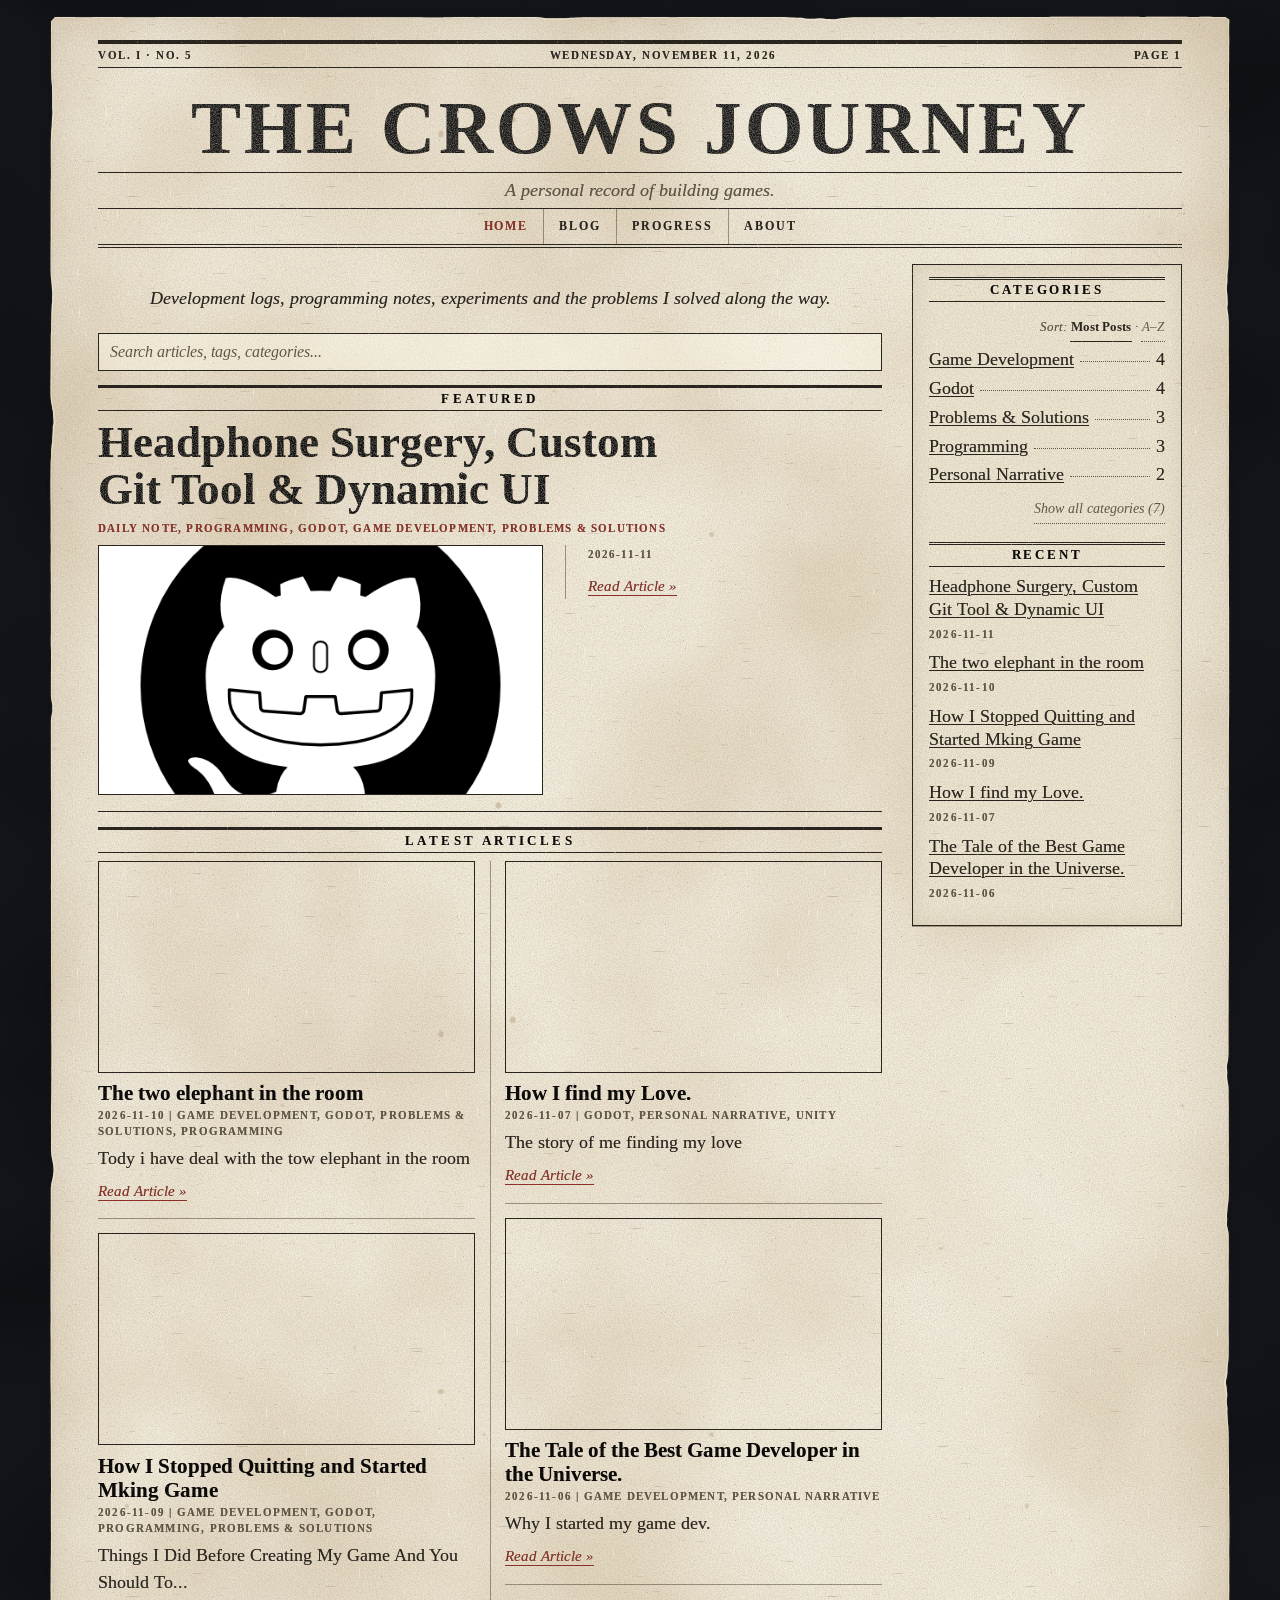
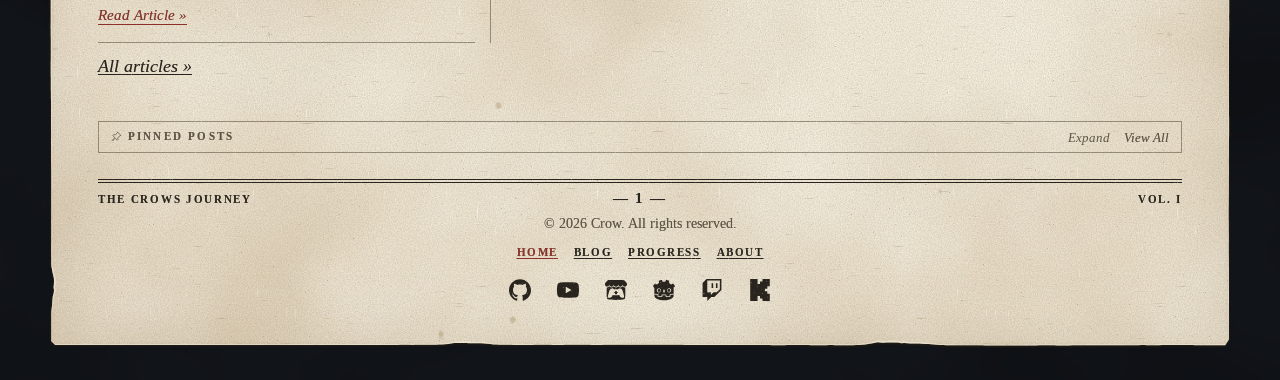
==== index.html @ 0ccc0289 "Publish website: 3 new, 12 updated, 0 removed Published from the Writing Desk editor on 2026-11-11T1" ====
<!doctype html><html lang="en"><head><meta charset="utf-8"><meta name="viewport" content="width=device-width,initial-scale=1"><title>The Crows Journey</title><meta name="description" content="Development logs, programming notes and experiments from building games."><link rel="icon" href="data:image/svg+xml,%3Csvg%20xmlns%3D%22http%3A%2F%2Fwww.w3.org%2F2000%2Fsvg%22%20viewBox%3D%220%200%2032%2032%22%3E%3Crect%20width%3D%2232%22%20height%3D%2232%22%20fill%3D%22%23F6F0E0%22%2F%3E%3Cpath%20d%3D%22M5%205h22v22H5z%22%20fill%3D%22none%22%20stroke%3D%22%2329251E%22%20stroke-width%3D%222%22%2F%3E%3Cpath%20d%3D%22M9%2010h14M9%2015h14M9%2020h9%22%20stroke%3D%22%2329251E%22%20stroke-width%3D%222%22%2F%3E%3C%2Fsvg%3E"><link rel="preload" href="/fonts/LiberationSerif-Regular.woff" as="font" type="font/woff" crossorigin><link rel="preload" href="/fonts/LiberationSerif-Bold.woff" as="font" type="font/woff" crossorigin><link rel="stylesheet" href="/style.css?v=6475917e"><link rel="stylesheet" href="/lightbox.css?v=a3bf4f7c"><link rel="stylesheet" href="/pinned.css?v=783418df"></head><body class="site"><a class="skip" href="#main">Skip to the content</a><svg class="defs" width="0" height="0" aria-hidden="true" focusable="false"><defs><filter id="ink" x="-1%" y="-5%" width="102%" height="110%"><feTurbulence type="fractalNoise" baseFrequency=".04 .06" numOctaves="2" seed="3" result="w"/><feDisplacementMap in="SourceGraphic" in2="w" scale="1.7" result="d"/><feTurbulence type="fractalNoise" baseFrequency=".9" numOctaves="2" seed="8" result="g"/><feColorMatrix in="g" type="matrix" values="0 0 0 0 0  0 0 0 0 0  0 0 0 0 0  -.9 0 0 0 1.32" result="a"/><feComposite in="d" in2="a" operator="in"/></filter></defs></svg><div class="sheet"><div class="paper"><header class="mast"><p class="strip"><span>Vol. I &middot; No. 5</span><span>Wednesday, November 11, 2026</span><span>Page 1</span></p><h1 class="nameplate">The Crows Journey</h1><p class="sub">A personal record of building games.</p><nav aria-label="Main"><a href="/" aria-current="page">Home</a><a href="/blog/">Blog</a><a href="/progress/">Progress</a><a href="/about/">About</a></nav></header><div class="wrap"><main id="main"><section class="sec body"><p class="intro">Development logs, programming notes, experiments and the problems I solved along the way.</p></section><div class="search" role="search"><input id="q" type="search" placeholder="Search articles, tags, categories..." aria-label="Search articles" autocomplete="off"><button id="x" type="button" hidden>Clear</button></div><div id="results" aria-live="polite"></div><section class="listsec"><h2>Featured</h2><article class="lead" data-cats="[&quot;Daily Note&quot;,&quot;Programming&quot;,&quot;Godot&quot;,&quot;Game Development&quot;,&quot;Problems &amp; Solutions&quot;]"><h3><a href="/blog/post-2/">Headphone Surgery, Custom Git Tool &amp;  Dynamic UI</a></h3><p class="meta kicker">Daily Note, Programming, Godot, Game Development, Problems &amp; Solutions</p><div class="leadbody"><a class="leadpic" href="/blog/post-2/" aria-hidden="true" tabindex="-1"><span class="ph"><img class="" src="/images/blog/post-2/cover-2ff6fc71.png" alt="" loading="lazy" decoding="async" width="512" height="512"></span></a><div><p class="meta"><time datetime="2026-11-11">2026-11-11</time></p><p class="deck"></p><a class="more" href="/blog/post-2/" aria-label="Read the article: Headphone Surgery, Custom Git Tool &amp;  Dynamic UI">Read Article &raquo;</a></div></div></article></section><section class="listsec"><h2>Latest Articles</h2><div class="entries"><article class="entry" data-cats="[&quot;Game Development&quot;,&quot;Godot&quot;,&quot;Problems &amp; Solutions&quot;,&quot;Programming&quot;]"><a class="th" href="/blog/post/" aria-hidden="true" tabindex="-1"><span class="ph"><img class="" src="/images/blog/post/cover-1687a85a.png" alt="" loading="lazy" decoding="async" width="1920" height="1080"></span></a><div><h3><a href="/blog/post/">The two elephant in the room</a></h3><p class="meta"><time datetime="2026-11-10">2026-11-10</time> | Game Development, Godot, Problems &amp; Solutions, Programming</p><p>Tody i have deal with the tow elephant in the room</p><a class="more" href="/blog/post/" aria-label="Read the article: The two elephant in the room">Read Article &raquo;</a></div></article><article class="entry" data-cats="[&quot;Game Development&quot;,&quot;Godot&quot;,&quot;Programming&quot;,&quot;Problems &amp; Solutions&quot;]"><a class="th" href="/blog/set-up-before-making-game/" aria-hidden="true" tabindex="-1"><span class="ph"><img class="" src="/images/blog/set-up-before-making-game/cover-56f077be.png" alt="" loading="lazy" decoding="async" width="1700" height="1700"></span></a><div><h3><a href="/blog/set-up-before-making-game/">How I Stopped Quitting and Started Mking Game</a></h3><p class="meta"><time datetime="2026-11-09">2026-11-09</time> | Game Development, Godot, Programming, Problems &amp; Solutions</p><p>Things I Did Before Creating My Game And You Should To...</p><a class="more" href="/blog/set-up-before-making-game/" aria-label="Read the article: How I Stopped Quitting and Started Mking Game">Read Article &raquo;</a></div></article><article class="entry" data-cats="[&quot;Godot&quot;,&quot;Personal Narrative&quot;,&quot;Unity&quot;]"><a class="th" href="/blog/godot-setup/" aria-hidden="true" tabindex="-1"><span class="ph"><img class="px" src="/images/blog/godot-setup/cover-469770b1.webp" alt="" loading="lazy" decoding="async" width="4800" height="3200"></span></a><div><h3><a href="/blog/godot-setup/">How I find my Love.</a></h3><p class="meta"><time datetime="2026-11-07">2026-11-07</time> | Godot, Personal Narrative, Unity</p><p>The story of me finding my love</p><a class="more" href="/blog/godot-setup/" aria-label="Read the article: How I find my Love.">Read Article &raquo;</a></div></article><article class="entry" data-cats="[&quot;Game Development&quot;,&quot;Personal Narrative&quot;]"><a class="th" href="/blog/starting-game-development/" aria-hidden="true" tabindex="-1"><span class="ph"><img class="px" src="/images/blog/starting-game-development/cover.png" alt="" loading="lazy" decoding="async" width="960" height="540"></span></a><div><h3><a href="/blog/starting-game-development/">The Tale of the Best Game Developer in the Universe.</a></h3><p class="meta"><time datetime="2026-11-06">2026-11-06</time> | Game Development, Personal Narrative</p><p>Why I started my game dev.</p><a class="more" href="/blog/starting-game-development/" aria-label="Read the article: The Tale of the Best Game Developer in the Universe.">Read Article &raquo;</a></div></article></div><p class="allmore"><a href="/blog/">All articles &raquo;</a></p></section></main><aside aria-label="Sidebar"><section><h2 class="ah">Categories</h2><p class="sortby" data-sort-for="fold-cats" role="group" aria-label="Sort categories" hidden>Sort: <button type="button" data-sort="count" aria-pressed="true">Most Posts</button><span aria-hidden="true"> &middot; </span><button type="button" data-sort="az" aria-pressed="false">A&ndash;Z</button></p><ul class="index" id="fold-cats"><li><a data-cat="Game Development" href="/blog/#Game%20Development">Game Development</a><span class="dots" aria-hidden="true"></span><span class="n">4</span></li><li><a data-cat="Godot" href="/blog/#Godot">Godot</a><span class="dots" aria-hidden="true"></span><span class="n">4</span></li><li><a data-cat="Problems &amp; Solutions" href="/blog/#Problems%20%26%20Solutions">Problems &amp; Solutions</a><span class="dots" aria-hidden="true"></span><span class="n">3</span></li><li><a data-cat="Programming" href="/blog/#Programming">Programming</a><span class="dots" aria-hidden="true"></span><span class="n">3</span></li><li><a data-cat="Personal Narrative" href="/blog/#Personal%20Narrative">Personal Narrative</a><span class="dots" aria-hidden="true"></span><span class="n">2</span></li><li class="x"><a data-cat="Daily Note" href="/blog/#Daily%20Note">Daily Note</a><span class="dots" aria-hidden="true"></span><span class="n">1</span></li><li class="x"><a data-cat="Unity" href="/blog/#Unity">Unity</a><span class="dots" aria-hidden="true"></span><span class="n">1</span></li></ul><button type="button" class="fold" data-fold-for="fold-cats" aria-controls="fold-cats" aria-expanded="false" data-more="Show all categories (7)" data-less="Show less" hidden>Show all categories (7)</button></section><section><h2 class="ah">Recent</h2><ul id="fold-recent"><li><a href="/blog/post-2/">Headphone Surgery, Custom Git Tool &amp;  Dynamic UI</a><br><time class="meta" datetime="2026-11-11">2026-11-11</time></li><li><a href="/blog/post/">The two elephant in the room</a><br><time class="meta" datetime="2026-11-10">2026-11-10</time></li><li><a href="/blog/set-up-before-making-game/">How I Stopped Quitting and Started Mking Game</a><br><time class="meta" datetime="2026-11-09">2026-11-09</time></li><li><a href="/blog/godot-setup/">How I find my Love.</a><br><time class="meta" datetime="2026-11-07">2026-11-07</time></li><li><a href="/blog/starting-game-development/">The Tale of the Best Game Developer in the Universe.</a><br><time class="meta" datetime="2026-11-06">2026-11-06</time></li></ul></section><script>(function(){document.querySelectorAll('button.fold').forEach(function(b){var l=document.getElementById(b.dataset.foldFor);if(!l)return;l.setAttribute('data-fold','closed');b.hidden=false;b.addEventListener('click',function(){var o=l.getAttribute('data-fold')==='closed';l.setAttribute('data-fold',o?'open':'closed');b.setAttribute('aria-expanded',o);b.textContent=o?b.dataset.less:b.dataset.more;});});document.querySelectorAll('.sortby').forEach(function(bar){var l=document.getElementById(bar.dataset.sortFor);if(!l)return;var orig=Array.prototype.slice.call(l.children).map(function(li,i){return{li:li,i:i,name:li.querySelector('a').textContent,n:parseInt(li.querySelector('.n').textContent,10)||0};}),btns=bar.querySelectorAll('button');bar.hidden=false;function apply(mode){orig.slice().sort(mode==='az'?function(a,b){return a.name.localeCompare(b.name,'en')||a.i-b.i;}:function(a,b){return b.n-a.n||a.name.localeCompare(b.name,'en')||a.i-b.i;}).forEach(function(o,k){o.li.classList.toggle('x',k>=5);l.appendChild(o.li);});btns.forEach(function(x){x.setAttribute('aria-pressed',x.dataset.sort===mode);});}btns.forEach(function(x){x.addEventListener('click',function(){apply(x.dataset.sort);});});});})();</script></aside><section class="listsec pinned" aria-labelledby="pinned-h-home"><div class="pin-hd"><h2 class="pin-h" id="pinned-h-home"><svg class="pin-ic" viewBox="0 0 16 16" width="11" height="11" aria-hidden="true" focusable="false"><path d="M9.6 1.6l4.8 4.8-1.9.8-2.5 2.5.2 2.5-1.2 1.2-2.8-2.8-4 4-.7-.7 4-4L2.7 6.5l1.2-1.2 2.5.2 2.5-2.5z"/></svg><span>Pinned Posts</span></h2><p class="pin-ctl"><button type="button" class="pin-tg" aria-controls="pinned-l-home" aria-expanded="false" aria-label="Show 2 pinned posts" data-more="Expand" data-less="Collapse" data-label-more="Show 2 pinned posts" data-label-less="Hide 2 pinned posts" hidden>Expand</button><a class="pin-all" href="/pinned/" aria-label="View all pinned posts">View All</a></p></div><ul class="pin-list" id="pinned-l-home" hidden><li class="pin-item"><a class="pin-th" href="/blog/godot-setup/" aria-hidden="true" tabindex="-1"><span class="ph"><img class="px" src="/images/blog/godot-setup/cover-469770b1.webp" alt="" loading="lazy" decoding="async" width="4800" height="3200"></span></a><div class="pin-tx"><a class="pin-t" href="/blog/godot-setup/">How I find my Love.</a><time class="meta" datetime="2026-11-07">2026-11-07</time></div></li><li class="pin-item"><a class="pin-th" href="/blog/set-up-before-making-game/" aria-hidden="true" tabindex="-1"><span class="ph"><img class="" src="/images/blog/set-up-before-making-game/cover-56f077be.png" alt="" loading="lazy" decoding="async" width="1700" height="1700"></span></a><div class="pin-tx"><a class="pin-t" href="/blog/set-up-before-making-game/">How I Stopped Quitting and Started Mking Game</a><time class="meta" datetime="2026-11-09">2026-11-09</time></div></li></ul></section><script data-pin-fold>(function(){document.querySelectorAll('section.pinned').forEach(function(s){var b=s.querySelector('button.pin-tg'),l=b&&document.getElementById(b.getAttribute('aria-controls'));if(!l)return;b.hidden=false;b.addEventListener('click',function(){var o=l.hidden;l.hidden=!o;s.classList.toggle('open',o);b.setAttribute('aria-expanded',o?'true':'false');b.textContent=o?b.dataset.less:b.dataset.more;b.setAttribute('aria-label',o?b.dataset.labelLess:b.dataset.labelMore);});});})();</script></div><footer><p class="folio"><span>The Crows Journey</span><span class="pg">&mdash; 1 &mdash;</span><span>Vol. I</span></p><p>© 2026 Crow. All rights reserved.</p><nav class="fnav" aria-label="Footer"><a href="/" aria-current="page">Home</a><a href="/blog/">Blog</a><a href="/progress/">Progress</a><a href="/about/">About</a></nav><ul class="social" aria-label="Social links"><li><a href="https://github.com/iamtwicrow" target="_blank" rel="noopener noreferrer" aria-label="Github (opens in a new tab)" title="Github"><svg class="ico" viewBox="0 0 24 24" aria-hidden="true" focusable="false"><path d="M12 .297c-6.63 0-12 5.373-12 12 0 5.303 3.438 9.8 8.205 11.385.6.113.82-.258.82-.577 0-.285-.01-1.04-.015-2.04-3.338.724-4.042-1.61-4.042-1.61C4.422 18.07 3.633 17.7 3.633 17.7c-1.087-.744.084-.729.084-.729 1.205.084 1.838 1.236 1.838 1.236 1.07 1.835 2.809 1.305 3.495.998.108-.776.417-1.305.76-1.605-2.665-.3-5.466-1.332-5.466-5.93 0-1.31.465-2.38 1.235-3.22-.135-.303-.54-1.523.105-3.176 0 0 1.005-.322 3.3 1.23.96-.267 1.98-.399 3-.405 1.02.006 2.04.138 3 .405 2.28-1.552 3.285-1.23 3.285-1.23.645 1.653.24 2.873.12 3.176.765.84 1.23 1.91 1.23 3.22 0 4.61-2.805 5.625-5.475 5.92.42.36.81 1.096.81 2.22 0 1.606-.015 2.896-.015 3.286 0 .315.21.69.825.57C20.565 22.092 24 17.592 24 12.297c0-6.627-5.373-12-12-12"/></svg></a></li><li><a href="https://www.youtube.com/@twicrow" target="_blank" rel="noopener noreferrer" aria-label="Youtube (opens in a new tab)" title="Youtube"><svg class="ico" viewBox="0 0 24 24" aria-hidden="true" focusable="false"><path d="M23.498 6.186a3.016 3.016 0 0 0-2.122-2.136C19.505 3.545 12 3.545 12 3.545s-7.505 0-9.377.505A3.017 3.017 0 0 0 .502 6.186C0 8.07 0 12 0 12s0 3.93.502 5.814a3.016 3.016 0 0 0 2.122 2.136c1.871.505 9.376.505 9.376.505s7.505 0 9.377-.505a3.015 3.015 0 0 0 2.122-2.136C24 15.93 24 12 24 12s0-3.93-.502-5.814zM9.545 15.568V8.432L15.818 12l-6.273 3.568z"/></svg></a></li><li><a href="https://twicrow.itch.io/" target="_blank" rel="noopener noreferrer" aria-label="Itch (opens in a new tab)" title="Itch"><svg class="ico" viewBox="0 0 24 24" aria-hidden="true" focusable="false"><path d="M3.13 1.338C2.08 1.96.02 4.328 0 4.95v1.03c0 1.303 1.22 2.45 2.325 2.45 1.33 0 2.436-1.102 2.436-2.41 0 1.308 1.07 2.41 2.4 2.41 1.328 0 2.362-1.102 2.362-2.41 0 1.308 1.137 2.41 2.466 2.41h.024c1.33 0 2.466-1.102 2.466-2.41 0 1.308 1.034 2.41 2.363 2.41 1.33 0 2.4-1.102 2.4-2.41 0 1.308 1.106 2.41 2.435 2.41C22.78 8.43 24 7.282 24 5.98V4.95c-.02-.62-2.082-2.99-3.13-3.612-3.253-.114-5.508-.134-8.87-.133-3.362 0-7.945.053-8.87.133zm6.376 6.477a2.74 2.74 0 0 1-.468.602c-.5.49-1.19.795-1.947.795a2.786 2.786 0 0 1-1.95-.795c-.182-.178-.32-.37-.446-.59-.127.222-.303.412-.486.59a2.788 2.788 0 0 1-1.95.795c-.092 0-.187-.025-.264-.052-.107 1.113-.152 2.176-.168 2.95v.005l-.006 1.167c.02 2.334-.23 7.564 1.03 8.85 1.952.454 5.545.662 9.15.663 3.605 0 7.198-.21 9.15-.664 1.26-1.284 1.01-6.514 1.03-8.848l-.006-1.167v-.004c-.016-.775-.06-1.838-.168-2.95-.077.026-.172.052-.263.052a2.788 2.788 0 0 1-1.95-.795c-.184-.178-.36-.368-.486-.59-.127.22-.265.412-.447.59a2.786 2.786 0 0 1-1.95.794c-.76 0-1.446-.303-1.948-.793a2.74 2.74 0 0 1-.468-.602 2.738 2.738 0 0 1-.463.602 2.787 2.787 0 0 1-1.95.794h-.16a2.787 2.787 0 0 1-1.95-.793 2.738 2.738 0 0 1-.464-.602zm-2.004 2.59v.002c.795.002 1.5 0 2.373.953.687-.072 1.406-.108 2.125-.107.72 0 1.438.035 2.125.107.873-.953 1.578-.95 2.372-.953.376 0 1.876 0 2.92 2.934l1.123 4.028c.832 2.995-.266 3.068-1.636 3.07-2.03-.075-3.156-1.55-3.156-3.025-1.124.184-2.436.276-3.748.277-1.312 0-2.624-.093-3.748-.277 0 1.475-1.125 2.95-3.156 3.026-1.37-.004-2.468-.077-1.636-3.072l1.122-4.027c1.045-2.934 2.545-2.934 2.92-2.934zM12 12.714c-.002.002-2.14 1.964-2.523 2.662l1.4-.056v1.22c0 .056.56.033 1.123.007.562.026 1.124.05 1.124-.008v-1.22l1.4.055C14.138 14.677 12 12.713 12 12.713z"/></svg></a></li><li><a href="https://forum.godotengine.org/u/death3666/" target="_blank" rel="noopener noreferrer" aria-label="Godot (opens in a new tab)" title="Godot"><svg class="ico" viewBox="0 0 24 24" aria-hidden="true" focusable="false"><path d="M9.5598.683c-1.096.244-2.1812.5831-3.1983 1.0951.023.8981.081 1.7582.199 2.6323-.395.253-.81.47-1.178.766-.375.288-.7581.564-1.0971.9011-.6781-.448-1.3962-.869-2.1352-1.2411C1.3532 5.6934.608 6.6186 0 7.6546c.458.7411.936 1.4352 1.4521 2.0942h.014v6.3565c.012 0 .023 0 .035.003l3.8963.376c.204.02.364.184.378.3891l.12 1.7201 3.3994.242.234-1.587c.03-.206.207-.358.415-.358h4.1114c.208 0 .385.152.415.358l.234 1.587 3.3993-.242.12-1.72a.4196.4196 0 01.378-.3891l3.8954-.376c.012 0 .023-.003.035-.003v-.5071h.002V9.7498h.014c.516-.659.994-1.3531 1.4521-2.0942-.608-1.036-1.3541-1.9611-2.1512-2.8192-.739.372-1.4571.793-2.1352 1.2411-.339-.337-.721-.613-1.096-.901-.369-.296-.7841-.5131-1.1781-.7661.117-.8741.175-1.7342.199-2.6323-1.0171-.512-2.1012-.851-3.1983-1.095-.438.736-.838 1.533-1.1871 2.3121-.414-.069-.829-.094-1.2461-.099h-.016c-.417.005-.832.03-1.2461.099-.349-.779-.749-1.576-1.1881-2.3121l.001-.001zM6.4765 9.9889c1.2971 0 2.3492 1.0511 2.3492 2.3482s-1.052 2.3482-2.3492 2.3482c-1.296 0-2.3482-1.051-2.3482-2.3482 0-1.297 1.0511-2.3482 2.3482-2.3482zm11.049 0c1.296 0 2.3482 1.0511 2.3482 2.3482s-1.0511 2.3482-2.3482 2.3482-2.3492-1.051-2.3492-2.3482c0-1.297 1.051-2.3482 2.3492-2.3482zm-10.824.9301c-.861 0-1.559.698-1.559 1.5591s.698 1.5582 1.559 1.5582c.8611 0 1.5592-.698 1.5592-1.5582 0-.86-.697-1.559-1.5591-1.559zm10.598 0c-.8611 0-1.5582.698-1.5582 1.5591s.697 1.5582 1.5581 1.5582c.8611 0 1.5592-.698 1.5592-1.5582 0-.86-.697-1.559-1.5592-1.559zm-5.2985.453c.417 0 .757.308.757.6871v2.1622c0 .379-.339.687-.757.687s-.756-.308-.756-.687V12.059c0-.379.339-.687.756-.687zM1.4601 16.9464c.002.377.006.789.006.871 0 3.7014 4.6944 5.4795 10.5269 5.5005h.014c5.8325-.02 10.5259-1.7991 10.5259-5.5004 0-.084.005-.495.007-.871l-3.5023.338-.121 1.729a.421.421 0 01-.389.3901l-4.1814.296a.4203.4203 0 01-.415-.358l-.238-1.6141h-3.3863l-.238 1.6141a.4192.4192 0 01-.4451.357l-4.1513-.296c-.208-.015-.375-.181-.389-.389l-.12-1.7292-3.5044-.337z"/></svg></a></li><li><a href="https://www.twitch.tv/iamtwicrow" target="_blank" rel="noopener noreferrer" aria-label="Twitch (opens in a new tab)" title="Twitch"><svg class="ico" viewBox="0 0 24 24" aria-hidden="true" focusable="false"><path d="M11.571 4.714h1.715v5.143H11.57zm4.715 0H18v5.143h-1.714zM6 0L1.714 4.286v15.428h5.143V24l4.286-4.286h3.428L22.286 12V0zm14.571 11.143l-3.428 3.428h-3.429l-3 3v-3H6.857V1.714h13.714Z"/></svg></a></li><li><a href="https://kick.com/twicrow" target="_blank" rel="noopener noreferrer" aria-label="Kick (opens in a new tab)" title="Kick"><svg class="ico" viewBox="0 0 24 24" aria-hidden="true" focusable="false"><path d="M1.333 0h8v5.333H12V2.667h2.667V0h8v8H20v2.667h-2.667v2.666H20V16h2.667v8h-8v-2.667H12v-2.666H9.333V24h-8Z"/></svg></a></li></ul></footer></div></div><script>(function () {
  var paper = document.querySelector('.sheet > .paper');
  if (!paper || !window.CSS || !CSS.supports || !CSS.supports('clip-path', 'path("M0 0L1 0L1 1Z")')) return;
  var rim = document.createElement('i');
  rim.className = 'rim'; rim.setAttribute('aria-hidden', 'true'); paper.appendChild(rim);
  var MAX_TEAR = 7.2;
  function randomSeed() {
    try { var a = new Uint32Array(1); crypto.getRandomValues(a); return a[0]; }
    catch (e) { return (Math.random() * 4294967296) >>> 0; }
  }
  function prng(a) { // small seeded generator (mulberry32) -> () => 0..1
    return function () {
      a = (a + 0x6D2B79F5) | 0; var t = Math.imul(a ^ (a >>> 15), 1 | a);
      t = (t + Math.imul(t ^ (t >>> 7), 61 | t)) ^ t; return ((t ^ (t >>> 14)) >>> 0) / 4294967296;
    };
  }
  function rnd(i, seed) { // deterministic hash -> 0..1
    var n = (Math.imul(i, 374761393) + Math.imul(seed, 668265263)) | 0;
    n = Math.imul(n ^ (n >>> 13), 1274126177); n ^= n >>> 16;
    return (n >>> 0) / 4294967296;
  }
  function noise(s, seed, wavelength) { // smooth value noise, 0..1
    var x = s / wavelength, i = Math.floor(x), f = x - i, t = f * f * (3 - 2 * f);
    return rnd(i, seed) * (1 - t) + rnd(i + 1, seed) * t;
  }
  var model = null;
  function makeModel(W, H) {
    var R = prng(randomSeed()), len = [W, H, W, H], perim = 2 * (W + H), i, k;
    var edges = [0, 1, 2, 3].map(function () { return { seed: (R() * 4294967296) | 0, ev: [] }; });
    var corner = [0, 1, 2, 3].map(function () { return 2.5 + R() * 3; }); // each corner is cut slightly differently
    function pickEdge() { var r = R() * perim, e = 0; while (e < 3 && r > len[e]) { r -= len[e]; e++; } return e; }
    function add(kind, forced) { // kind 0 = small, 1 = medium, 2 = large
      var e = forced === undefined ? pickEdge() : forced, L = len[e];
      var w = kind === 2 ? 150 + R() * 110 : kind === 1 ? 70 + R() * 60 : 26 + R() * 70;
      w = Math.min(w, L * 0.22);
      var lo = 36 + w / 2, hi = L - 36 - w / 2; if (hi <= lo) return;
      edges[e].ev.push({
        t: (lo + R() * (hi - lo)) / L, // position as a fraction of the edge, random every time
        wl: w * (0.3 + R() * 0.4), wr: w * (0.3 + R() * 0.4), // the two flanks are never symmetric
        d: kind === 2 ? 5.2 + R() * 1.7 : kind === 1 ? 3.4 + R() * 1.6 : 1.6 + R() * 2.6,
        sd: (R() * 4294967296) | 0, lump: 5 + R() * 8
      });
    }
    for (k = 0; k < 4; k++) if (R() < 0.7) add(0, k); // all four edges stay a little imperfect, none is guaranteed a tear
    var small = Math.floor(perim / 1000 * (0.35 + R() * 1.25) + R()); // more small tears, a random number per page
    for (i = 0; i < small; i++) add(0);
    var medium = Math.floor(perim / 2800 * (0.3 + R() * 1.4) + R() * 0.8); // an occasional medium irregularity
    for (i = 0; i < medium; i++) add(1);
    if (R() < 0.2) add(2); // one more noticeable tear on roughly one page in five, never more than one
    for (k = 0; k < 4; k++) edges[k].ev.sort(function (a, b) { return a.t - b.t; });
    return { edges: edges, corner: corner, len: len };
  }
  function tear(s, e, L) { // depth (px) of the torn sections at s px along an edge; 0 elsewhere
    var m = 0;
    for (var i = 0; i < e.ev.length; i++) {
      var v = e.ev[i], c = v.t * L, x = s < c ? (c - s) / v.wl : (s - c) / v.wr;
      if (x >= 1) continue;
      var q = 1 - x * x, env = q * q; // smooth fall-off: the tear melts into the clean edge
      var jag = (0.55 + 0.45 * noise(s, v.sd, 7)) * (0.7 + 0.3 * noise(s, v.sd + 1, v.lump)) * (0.8 + 0.3 * noise(s, v.sd + 2, 3.7));
      var d = v.d * env * jag; if (d > m) m = d;
    }
    return m > MAX_TEAR ? MAX_TEAR : m;
  }
  function bite(s, e, L) { // how far (px) the line sits inside the nominal edge
    return 0.4 + 0.7 * noise(s, e.seed, 260) + 0.35 * noise(s, e.seed + 1, 75) + 0.2 * noise(s, e.seed + 2, 13) + tear(s, e, L);
  }
  function rimWidth(s, e, L) { // the pale fibre rim is thin and uneven, a little wider where the paper is torn
    return 0.8 + 0.5 * noise(s, e.seed + 7, 18) + 1.3 * Math.min(1, tear(s, e, L) / 4.5);
  }
  function outline(W, H, step, inner) {
    var P = [], k = inner ? 1 : 0, c = model.corner, E = model.edges;
    function add(x, y) { P.push(x.toFixed(1) + ' ' + y.toFixed(1)); }
    function b(s, e, L) { return bite(s, E[e], L) + k * rimWidth(s, E[e], L); }
    var x, y;
    for (x = c[0]; x <= W - c[1]; x += step) add(x, b(x, 0, W));
    for (y = c[1]; y <= H - c[2]; y += step) add(W - b(y, 1, H), y);
    for (x = W - c[2]; x >= c[3]; x -= step) add(x, H - b(x, 2, W));
    for (y = H - c[3]; y >= c[0]; y -= step) add(b(y, 3, H), y);
    return 'M' + P.join('L') + 'Z';
  }
  function apply() {
    var W = paper.offsetWidth, H = paper.offsetHeight; if (!W || !H) return;
    if (!model) model = makeModel(W, H);
    var step = H > 6000 ? 5 : 3, outer = outline(W, H, step, false);
    paper.style.clipPath = 'path("' + outer + '")';
    rim.style.clipPath = 'path(evenodd,"' + outer + outline(W, H, step, true) + '")'; // outer line minus the inner line = a thin ring
  }
  var queued = false;
  function schedule() { if (queued) return; queued = true; requestAnimationFrame(function () { queued = false; apply(); }); }
  apply();
  if (window.ResizeObserver) new ResizeObserver(schedule).observe(paper);
  else { addEventListener('resize', schedule); addEventListener('load', schedule); }
})();</script><script>(function () {
  var paper = document.querySelector('.sheet > .paper');
  if (!paper || !document.createElementNS) return;
  var NS = 'http://www.w3.org/2000/svg';
  var AVOID = '.ph,.vbox,.mwrap,.gallery,.compare,figure,iframe,video,img,aside,.note,pre,.scroll';
  function randomSeed() {
    try { var a = new Uint32Array(1); crypto.getRandomValues(a); return a[0]; }
    catch (e) { return (Math.random() * 4294967296) >>> 0; }
  }
  function prng(a) { // small seeded generator (mulberry32) -> () => 0..1
    return function () {
      a = (a + 0x6D2B79F5) | 0; var t = Math.imul(a ^ (a >>> 15), 1 | a);
      t = (t + Math.imul(t ^ (t >>> 7), 61 | t)) ^ t; return ((t ^ (t >>> 14)) >>> 0) / 4294967296;
    };
  }
  var R = prng(randomSeed());
  (function () {
    var s = paper.style, jit = function (c) { return (c + (R() - 0.5) * 16).toFixed(1) + '%'; };
    s.setProperty('--p1', Math.floor(R() * 900) + 'px ' + Math.floor(R() * 900) + 'px');
    s.setProperty('--p2', Math.floor(R() * 700) + 'px ' + Math.floor(R() * 700) + 'px');
    s.setProperty('--p6', Math.floor(R() * 1400) + 'px ' + Math.floor(R() * 1400) + 'px');
    s.setProperty('--ax', jit(11)); s.setProperty('--ay', jit(83)); s.setProperty('--bx', jit(89)); s.setProperty('--by', jit(31));
  })();
  function el(tag, attrs, parent) {
    var n = document.createElementNS(NS, tag);
    for (var k in attrs) n.setAttribute(k, attrs[k]);
    if (parent) parent.appendChild(n); return n;
  }
  function pt(x, y) { return x.toFixed(1) + ' ' + y.toFixed(1); }
  var COFFEE = '128,84,38';
  function wobble(amp) {
    var h = [];
    for (var k = 2; k <= 6; k++) h.push({ k: k, a: amp * R() / k, p: R() * 6.283 });
    return function (t) { var v = 1; for (var i = 0; i < h.length; i++) v += h[i].a * Math.cos(h[i].k * t + h[i].p); return v; };
  }
  function makeRing(g) {
    var r = 17 + R() * 21, ex = R() * 0.13, f = wobble(0.11), I = 0.7 + R() * 0.7; // I = this mark's own subtle intensity
    var full = R() < 0.38, span = full ? 6.283 : 6.283 * (0.5 + R() * 0.42), a0 = R() * 6.283, w = 1.3 + R() * 1.4;
    var ph1 = R() * 6.283, ph2 = R() * 6.283, nseg = full ? 18 : 12 + Math.floor(R() * 4);
    function P(t) { var rr = r * f(t); return [rr * Math.cos(t) * (1 + ex), rr * Math.sin(t) * (1 - ex)]; }
    function arc(t0, t1, n) { var s = [], i; for (i = 0; i <= n; i++) { var p = P(t0 + (t1 - t0) * i / n); s.push(pt(p[0], p[1])); } return s; }
    var halo = el('g', { filter: 'url(#cf-wide)' }, g), edge = el('g', { filter: 'url(#cf-soft)' }, g);
    if (full) el('path', { d: 'M' + arc(0, 6.283, 48).join('L') + 'Z', fill: 'rgba(' + COFFEE + ',' + (0.022 + R() * 0.02) * I + ')' }, halo);
    el('path', { d: 'M' + arc(a0, a0 + span, 48).join('L') + (full ? 'Z' : ''), fill: 'none', stroke: 'rgba(' + COFFEE + ',' + 0.05 * I + ')', 'stroke-width': (w * 3.4).toFixed(1) }, halo);
    for (var i = 0; i < nseg; i++) { // the line is thicker and darker in places, and fades out where an incomplete ring ends
      var t0 = a0 + span * i / nseg, t1 = a0 + span * (i + 1) / nseg, m = (i + 0.5) / nseg;
      var vary = 0.6 + 0.4 * (0.5 + 0.5 * Math.sin(ph1 + m * 9) * Math.cos(ph2 + m * 4.3));
      var taper = full ? 1 : Math.min(1, 0.25 + 3.2 * Math.min(m, 1 - m));
      el('path', { d: 'M' + arc(t0, t1 + 0.02, 4).join('L'), fill: 'none', stroke: 'rgba(' + COFFEE + ',' + Math.min(0.23, 0.19 * I * vary * taper).toFixed(3) + ')', 'stroke-width': (w * (0.75 + 0.5 * vary)).toFixed(2) }, edge);
    }
    if (R() < 0.4) { // a fainter second line just inside, where the liquid dried in stages
      var q = 0.9 - R() * 0.04, s2 = [], j;
      for (j = 0; j <= 36; j++) { var tt = a0 + span * (0.08 + 0.7 * j / 36), pp = P(tt); s2.push(pt(pp[0] * q, pp[1] * q)); }
      el('path', { d: 'M' + s2.join('L'), fill: 'none', stroke: 'rgba(' + COFFEE + ',' + 0.07 * I + ')', 'stroke-width': (w * 0.7).toFixed(2) }, edge);
    }
    return r * 1.25;
  }
  function makeDrop(g, r) {
    var f = wobble(0.34), ex = R() * 0.3, rot = R() * 6.283, I = 0.6 + R() * 0.7, s = [], i, p;
    for (i = 0; i < 16; i++) {
      var t = i / 16 * 6.283, rr = r * f(t);
      var x = rr * Math.cos(t) * (1 + ex), y = rr * Math.sin(t) * (1 - ex);
      s.push(pt(x * Math.cos(rot) - y * Math.sin(rot), x * Math.sin(rot) + y * Math.cos(rot)));
    }
    el('path', { d: 'M' + s.join('L') + 'Z', fill: 'rgba(' + COFFEE + ',' + (0.085 * I).toFixed(3) + ')', stroke: 'rgba(' + COFFEE + ',' + (0.12 * I).toFixed(3) + ')', 'stroke-width': r > 2.6 ? 0.7 : 0.4 }, g);
  }
  function makeDrops(g, n, spread) { // a loose handful, mostly very small
    var items = [];
    for (var i = 0; i < n; i++) {
      var a = R() * 6.283, d = spread * Math.pow(R(), 0.7), r = 1 + Math.pow(R(), 2.2) * 3.6;
      var dg = el('g', { transform: 'translate(' + (d * Math.cos(a)).toFixed(1) + ' ' + (d * Math.sin(a)).toFixed(1) + ')', filter: 'url(#cf-soft)' }, g);
      makeDrop(dg, r); items.push(r);
    }
    return spread + 6;
  }
  var svg = null, marks = [], rects = [];
  function readRects() { // boxes that stains keep clear of, in the paper's own coordinates
    var b = paper.getBoundingClientRect(); rects = [];
    var list = paper.querySelectorAll(AVOID);
    for (var i = 0; i < list.length; i++) {
      var r = list[i].getBoundingClientRect();
      if (r.width > 2 && r.height > 2) rects.push([r.left - b.left, r.top - b.top, r.right - b.left, r.bottom - b.top]);
    }
  }
  function free(x, y, rad, self) {
    for (var i = 0; i < rects.length; i++) { var q = rects[i]; if (x > q[0] - rad - 12 && x < q[2] + rad + 12 && y > q[1] - rad - 12 && y < q[3] + rad + 12) return false; }
    for (var j = 0; j < marks.length; j++) { // never two noticeable marks close together
      var m = marks[j]; if (m === self || !m.shown) continue;
      var dx = x - m.x, dy = y - m.y, need = (self.big && m.big ? 330 : 190) + rad + m.rad;
      if (dx * dx + dy * dy < need * need) return false;
    }
    return true;
  }
  function place(m, W, H, fresh) { // fx/fy are kept as fractions of the sheet, so a resize moves a mark with the page
    var rad = m.rad, i, x, y, edge = rad + 14;
    if (!fresh && m.fx !== undefined) { x = m.fx * W; y = m.fy * H; if (free(x, y, rad, m)) { m.x = x; m.y = y; m.shown = true; return; } }
    for (i = 0; i < 60; i++) {
      x = edge + R() * (W - 2 * edge); y = edge + R() * (H - 2 * edge);
      if (W > 2 * edge && H > 2 * edge && free(x, y, rad, m)) { m.x = x; m.y = y; m.fx = x / W; m.fy = y / H; m.shown = true; return; }
    }
    m.shown = false; m.fx = undefined; // nowhere clear of the pictures: this mark is simply left out
  }
  function build(W, H) {
    svg = el('svg', { 'class': 'stains', 'aria-hidden': 'true', focusable: 'false' });
    var defs = el('defs', {}, svg);
    el('feGaussianBlur', { stdDeviation: '0.45' }, el('filter', { id: 'cf-soft', x: '-25%', y: '-25%', width: '150%', height: '150%' }, defs));
    el('feGaussianBlur', { stdDeviation: '1.7' }, el('filter', { id: 'cf-wide', x: '-30%', y: '-30%', width: '160%', height: '160%' }, defs));
    var scale = W < 520 ? 0.85 : 1, rings, groups, u = R(), cap = 1 + Math.floor(H / 1500), k;
    rings = u < 0.28 ? 0 : u < 0.78 ? 1 : u < 0.96 ? 2 : 3; if (rings > cap) rings = cap; // most pages: one faint ring or none
    u = R(); groups = u < 0.45 ? 0 : u < 0.85 ? 1 : 2;
    function add(kind) {
      var g = el('g', {}, svg), inner = el('g', { transform: 'scale(' + scale + ')' }, g), m = { g: g, big: kind === 'ring', shown: false };
      m.rad = (kind === 'ring' ? makeRing(inner) : makeDrops(inner, 2 + Math.floor(R() * 4), 14 + R() * 20)) * scale;
      var rot = (R() * 360).toFixed(0); m.rot = rot; if (kind === 'ring') inner.setAttribute('transform', 'rotate(' + rot + ') scale(' + scale + ')');
      marks.push(m);
    }
    for (k = 0; k < rings; k++) add('ring');
    for (k = 0; k < groups; k++) add('drops');
    paper.appendChild(svg);
  }
  function apply() {
    var W = paper.offsetWidth, H = paper.offsetHeight; if (!W || !H) return;
    var first = !svg; if (first) build(W, H);
    readRects();
    for (var i = 0; i < marks.length; i++) {
      var m = marks[i]; place(m, W, H, first);
      if (m.shown) { m.g.setAttribute('transform', 'translate(' + m.x.toFixed(1) + ' ' + m.y.toFixed(1) + ')'); m.g.removeAttribute('display'); }
      else m.g.setAttribute('display', 'none');
    }
  }
  var queued = false;
  function schedule() { if (queued) return; queued = true; requestAnimationFrame(function () { queued = false; apply(); }); }
  apply();
  addEventListener('load', schedule);
  if (window.ResizeObserver) new ResizeObserver(schedule).observe(paper); else addEventListener('resize', schedule);
})();</script><script src="/search.js?v=6475917e" data-base="" data-v="6475917e"></script><script src="/lightbox.js?v=a3bf4f7c" defer></script></body></html>
---- style.css ----
/* ==========================================================================
   Game Development Journal: printed-paper theme
   Layers, from the bottom up: the desk (surrounding surface) -> the paper sheet (fibres, grain, aging,
   flecks, torn edges) -> printed ink (ruled layout, columns, uneven ink density) -> separate slips of
   paper (sidebar, handwritten notes, code listings).  Textures are small SVG files in /paper/ and the
   typeface is bundled in /fonts/, so nothing is loaded from other websites.
   The editor pages (Writing Desk, Site Settings) share the base rules; newspaper layout is under .site
   ========================================================================== */
@font-face{font-family:"Journal Serif";src:url(fonts/LiberationSerif-Regular.woff) format("woff");font-weight:400;font-style:normal;font-display:swap}
@font-face{font-family:"Journal Serif";src:url(fonts/LiberationSerif-Italic.woff) format("woff");font-weight:400;font-style:italic;font-display:swap}
@font-face{font-family:"Journal Serif";src:url(fonts/LiberationSerif-Bold.woff) format("woff");font-weight:700;font-style:normal;font-display:swap}
@font-face{font-family:"Journal Serif";src:url(fonts/LiberationSerif-BoldItalic.woff) format("woff");font-weight:700;font-style:italic;font-display:swap}
@font-face{font-family:"Journal Mono";src:url(fonts/LiberationMono-Regular.woff) format("woff");font-weight:400;font-style:normal;font-display:swap}
@font-face{font-family:"Journal Mono";src:url(fonts/LiberationMono-Bold.woff) format("woff");font-weight:700;font-style:normal;font-display:swap}

:root{
  --desk:#1d1d1f;      /* the surface the paper lies on: dark charcoal woven cloth (see paper/fabric*.svg) */
  --sheet:#F2ECDB;     /* the newspaper sheet (slightly deeper than --paper so the texture sits on it) */
  --slip:#EEE7D3;      /* a separate piece of paper (sidebar, listings) */
  --paper:#F6F0E0;     /* light paper for form fields and dialogs */
  --bg:#ECE5CF;        /* inline code and listings */
  --ink:#29251E;
  --head:#0B0A09;      /* large headings: clear black (body text keeps --ink) */
  --title:#171512;     /* the main title (nameplate) on the site AND in the editor: soft deep black, no brown tint; one value for both */
  --ink2:#5E5444;      /* secondary ink: 6.2:1 on paper, 5.1:1 on the darkest aging */
  --line:#554B3A;
  --hair:rgba(85,75,58,.55);
  --red:#8B3028;
  --pencil:#2E3B55;    /* blue-black pen for handwritten notes */
  --serif:"Journal Serif","Liberation Serif","Times New Roman",Times,Georgia,serif;
  --mono:"Journal Mono","Liberation Mono","Courier New",monospace;
}
*{box-sizing:border-box;border-radius:0}
[hidden]{display:none!important}
html{-webkit-text-size-adjust:100%}

/* ---- the desk ---- */
body{margin:0;padding:10px 8px 24px;color:var(--ink);font:17px/1.55 var(--serif);
  background-color:var(--desk);background-image:url(paper/fabric-mottle.svg),url(paper/fabric.svg);background-size:1600px,512px;background-attachment:scroll;
  text-rendering:optimizeLegibility;font-kerning:normal;
  text-shadow:0 0 .55px rgba(41,37,30,.47)} /* ink spreads a little into the fibres, so letter edges are never perfectly sharp */

/* ---- the paper sheet ---- */
.paper{position:relative;max-width:1180px;min-height:calc(100vh - 34px);margin:0 auto;padding:12px 16px 20px;
  background-color:var(--sheet);
  background-image:url(paper/specks.svg),url(paper/fibers.svg),url(paper/grain.svg),
    radial-gradient(circle at var(--ax,11%) var(--ay,83%),rgba(140,105,62,.075) 0,transparent 8%),radial-gradient(circle at var(--bx,89%) var(--by,31%),rgba(140,105,62,.06) 0,transparent 6%),
    url(paper/blotch.svg);
  background-size:900px,700px,256px,auto,auto,1400px;
  background-position:var(--p1,0 0),var(--p2,0 0),0 0,0 0,0 0,var(--p6,0 0);   /* the aging layers are shifted a little on every load (src/paper-stains.js) */
  /* thin dark edge where the sheet ends, a touch of contact shadow, and browning toward the edges */
  box-shadow:0 0 0 1px rgba(70,52,28,.5),0 1px 2px rgba(40,30,15,.35),inset 0 0 70px rgba(130,100,62,.21),inset 0 0 5px rgba(108,84,52,.3)}
/* ink that did not take: tiny paper-coloured gaps scattered over everything printed on the sheet */
.paper::after{content:"";position:absolute;inset:0;z-index:5;pointer-events:none;background:url(paper/inkloss.svg) 0 0/420px}
/* torn edges (public site): src/torn-edge.js cuts the sheet's outline into an uneven hand-torn line and adds a thin pale fibre rim along it.
   The contact shadow lives on the wrapper, because a shadow on the cut element itself would be cut away with it. Without JavaScript the edge is simply straight. */
.site .sheet{max-width:1180px;margin:0 auto;filter:drop-shadow(0 1px 1.5px rgba(40,30,15,.4)) drop-shadow(0 0 .8px rgba(70,52,28,.4))}
.site .sheet>.paper{box-shadow:inset 0 0 70px rgba(130,100,62,.21),inset 0 0 5px rgba(108,84,52,.3)}
.rim{position:absolute;inset:0;z-index:4;pointer-events:none;background:rgba(252,247,232,.45)}
/* coffee marks (src/paper-stains.js) have their own layer. z-index:-1 inside the sheet's own stacking context paints them above the paper
   texture but BELOW everything printed on it: text, photographs, galleries, rows, video and slips. They can never lie over a picture. */
.site .sheet>.paper{isolation:isolate}
.stains{position:absolute;left:0;top:0;width:100%;height:100%;z-index:-1;pointer-events:none;overflow:hidden}

/* ---- links, focus, skip link ---- */
a{color:var(--ink);text-decoration-thickness:1px;text-underline-offset:2px}
a:hover{color:var(--red)}
a:focus-visible,button:focus-visible,input:focus-visible,select:focus-visible,textarea:focus-visible,summary:focus-visible{outline:2px solid var(--red);outline-offset:2px}
.skip{position:absolute;left:-9999px;top:0;z-index:20}
.skip:focus{left:8px;top:8px;padding:8px 14px;background:var(--paper);border:1px solid var(--ink)}
.defs{position:absolute;width:0;height:0;overflow:hidden}

/* ---- basic print typography ---- */
h1,h2,h3,h4{font-family:var(--serif);line-height:1.15;color:var(--head)}
h1 a,h2 a,h3 a,h4 a{color:inherit}   /* linked headings stay black; a:hover (red) still wins, it is more specific */
header{text-align:center;border-bottom:4px double var(--line);margin-bottom:20px}
h1{font-size:clamp(1.5rem,8vw,2.6rem);margin:.35em 0 0}
.meta{margin:.2em 0;font-size:.82rem;color:var(--ink2)}
nav{font-size:.9rem}nav a{display:inline-block;padding:8px 6px}
p code,li code{background:var(--bg);padding:0 3px}
code{font-family:var(--mono);font-size:.88em;text-shadow:none}
img{display:block;max-width:100%;height:auto;border:1px solid var(--line)}
.px{image-rendering:pixelated;image-rendering:crisp-edges}
hr{border:0;border-top:1px solid var(--ink);margin:1.2em 0}
.vbad{font-style:italic}

/* ---- buttons and fields (shared with the editor) ---- */
button{font:inherit;background:transparent;color:var(--ink);border:1px solid var(--ink);padding:7px 12px;cursor:pointer}
button:hover{background:var(--ink);color:var(--paper)}
button:disabled{opacity:.5;cursor:default}button:disabled:hover{background:transparent;color:var(--ink)}
.search{display:flex;gap:6px;margin:14px 0}
.search input{flex:1;min-width:0;padding:9px 11px;background:rgba(255,252,238,.4);color:var(--ink);border:1px solid var(--ink);font:italic 1rem var(--serif)}
.search input::placeholder{color:var(--ink2);opacity:1}
.cats{display:flex;flex-wrap:wrap;gap:6px;margin:0 0 14px}
.cats button.on{background:var(--ink);color:var(--paper)}

/* ---- tables, listings, quotes ---- */
.scroll{overflow-x:auto;margin:1em 0}
table{border-collapse:collapse;width:100%;font-size:.92rem;border-top:2px solid var(--ink);border-bottom:2px solid var(--ink)}
th,td{padding:4px 10px;border:0;border-bottom:1px dotted var(--hair);text-align:left}
th{border-bottom:1px solid var(--ink);font-weight:700}
/* a code listing is a slip of slightly darker paper, set in typewriter type between two rules */
pre{margin:1em 0;padding:10px 14px;overflow-x:auto;background-color:var(--bg);background-image:url(paper/grain.svg);
  border-top:1px solid var(--ink);border-bottom:1px solid var(--ink);box-shadow:inset 0 0 14px rgba(126,98,62,.12);
  font:.84rem/1.45 var(--mono);text-align:left;hyphens:none;text-shadow:none;tab-size:4}
pre code{font-size:inherit;background:none;padding:0}
/* a quotation is a pull-quote: larger italic between a heavy and a light rule */
blockquote{margin:1em 0;padding:.5em .3em .45em;border-top:3px solid var(--ink);border-bottom:1px solid var(--ink);font-style:italic;font-size:1.18rem;line-height:1.35;text-align:center;break-inside:avoid;hyphens:none}
/* a handwritten note: a lined slip of notebook paper with a margin rule, written in blue-black pen */
.note{margin:1.2em .5em;padding:0 1em 0 3.1em;color:var(--pencil);font:italic 1.12rem/1.55em var(--serif);text-align:left;hyphens:none;transform:rotate(-.5deg);break-inside:avoid;
  border:1px solid rgba(85,75,58,.45);box-shadow:0 1px 1px rgba(40,30,15,.25);text-shadow:0 0 .5px rgba(46,59,85,.5);
  background-color:#F7F2E3;
  background-image:linear-gradient(90deg,transparent 2.3em,rgba(165,55,45,.5) 2.3em,rgba(165,55,45,.5) calc(2.3em + 1px),transparent calc(2.3em + 1px)),
    repeating-linear-gradient(180deg,transparent 0,transparent calc(1.55em - 1px),rgba(90,120,165,.38) calc(1.55em - 1px),rgba(90,120,165,.38) 1.55em),url(paper/grain.svg)}
.note p{margin:0;text-indent:0}

/* ---- photographs: printed into the paper, never pasted on top of it ---- */
.ph{display:block;position:relative;line-height:0}
.ph img{width:100%;border:1px solid var(--ink);padding:0;background:none}
/* photographs and video sit above the sheet's ink-dropout layer, so nothing from the paper is ever drawn over a picture */
.ph,.mwrap,.vbox{z-index:6}
figure{margin:0}
figcaption{margin-top:6px;font:italic .84rem/1.35 var(--serif);color:var(--ink2);text-align:left;hyphens:none}
.body{counter-reset:fig}
.body figcaption::before{counter-increment:fig;content:"Fig. " counter(fig) ". ";font-style:normal;font-weight:700}
.body .video figcaption::before{content:"Video: ";counter-increment:none}
.body figure{margin:1em 0;break-inside:avoid;text-align:center}
.body figure .ph{width:fit-content;max-width:100%;margin:0 auto}
.body figure .ph img{width:auto;margin:0 auto}
.gallery{display:grid;grid-template-columns:repeat(2,1fr);gap:10px;margin:1.2em 0}
.compare{display:grid;grid-template-columns:1fr 1fr;gap:10px;margin:1.2em 0}
.gallery figure,.compare figure{margin:0!important}
.gallery .ph,.compare .ph{width:100%!important}.gallery .ph img,.compare .ph img{width:100%!important}
.vbox{position:relative;aspect-ratio:16/9;border:1px solid var(--ink);background:#1d1a15}
.vbox iframe{position:absolute;top:0;left:0;width:100%;height:100%;border:0}
.video.short .vbox{aspect-ratio:9/16;max-width:min(100%,360px);margin:0 auto}
/* side-by-side layout (:::row): stacked when its box is narrow, columns when there is room */
.mwrap{container:mw/inline-size;position:relative;margin:1.2em 0}
.mrow{display:grid;gap:14px;grid-template-columns:minmax(0,1fr);align-items:start}
.mrow>*{min-width:0;margin:0!important}
.mrow .ph{width:100%!important}.mrow .ph img{width:100%!important;max-width:100%;height:auto}
@container mw (min-width:460px){.mrow.c2,.mrow.c3,.mrow.c4{grid-template-columns:repeat(2,minmax(0,1fr))}}
@container mw (min-width:680px){.mrow.c3,.mrow.c4{grid-template-columns:repeat(3,minmax(0,1fr))}}
@container mw (min-width:880px){.mrow.c4{grid-template-columns:repeat(4,minmax(0,1fr))}}

/* ==========================================================================
   Newspaper layout (public site only)
   ========================================================================== */
/* masthead: dateline strip between a heavy and a light rule, nameplate, motto, section bar */
.site .mast{margin-bottom:16px;border:0}
.site .strip{display:flex;flex-wrap:wrap;justify-content:space-between;gap:0 12px;margin:0;padding:3px 0;border-top:4px solid var(--ink);border-bottom:1px solid var(--ink);font:700 .66rem/1.5 var(--serif);letter-spacing:.14em;text-transform:uppercase;color:var(--ink)}
.site .strip span:nth-child(2){order:3;flex:1 0 100%;text-align:center;border-top:1px solid var(--hair);margin-top:2px}
.site .nameplate{margin:.28em 0 .08em;font:700 clamp(1.85rem,8.4vw,4.7rem)/1.03 var(--serif);letter-spacing:.045em;text-transform:uppercase;text-wrap:balance;filter:url(#ink)}
.site .nameplate{color:var(--title);text-shadow:0 0 .55px rgba(23,21,18,.42)}
.site .nameplate a{text-decoration:none;color:var(--title)}.site .nameplate a:hover{color:var(--red)}
.site .sub{margin:2px 0 0;padding:4px 0;font-style:italic;color:var(--ink2);border-top:1px solid var(--ink)}
.site .mast nav{display:flex;flex-wrap:wrap;justify-content:center;padding:0;border-top:1px solid var(--ink);border-bottom:4px double var(--ink);font:700 .76rem var(--serif);letter-spacing:.16em;text-transform:uppercase}
.site .mast nav a{padding:10px 15px;text-decoration:none}
.site .mast nav a+a{border-left:1px solid var(--hair)}
.site .mast nav a[aria-current]{color:var(--red)}
.site .mast nav a:hover{text-decoration:underline}
.wrap{display:grid;gap:24px}
.site main{min-width:0}

/* small printed labels */
.site .meta{font:700 .68rem/1.45 var(--serif);letter-spacing:.11em;text-transform:uppercase}
.site .kicker{color:var(--red)}.kicker a{text-decoration:none}.kicker a:hover{text-decoration:underline}
.more{display:inline-block;margin-top:2px;font:italic .92rem var(--serif);color:var(--red);text-decoration:none;border-bottom:1px solid var(--red)}
.more:hover{color:var(--ink);border-color:var(--ink)}
.allmore{margin:10px 0 4px;font-style:italic}

/* page and section headings */
.ptitle{margin:.2em 0 .55em;padding-bottom:.25em;text-align:center;font:700 clamp(1.8rem,5.5vw,2.9rem)/1.08 var(--serif);border-bottom:1px solid var(--ink)}
.site main>h1.ptitle,.site main>h2.ptitle{filter:url(#ink)}
.listsec>h2{margin:1.1em 0 .6em;padding:3px 0;text-align:center;font:700 .82rem var(--serif);letter-spacing:.26em;text-transform:uppercase;border-top:3px solid var(--ink);border-bottom:1px solid var(--ink)}
.listsec:first-child>h2{margin-top:.2em}
.intro,.body p.intro{text-indent:0;text-align:center}
.intro{margin:.3em auto 1em;max-width:44em;text-align:center;font-style:italic;font-size:1.14rem;line-height:1.45}
.deck{margin:.2em 0 .5em;font-style:italic;font-size:1.08rem;line-height:1.42}

/* lead story: headline across the top, picture and standfirst beneath */
.lead{padding-bottom:16px;border-bottom:1px solid var(--ink)}
.lead .kicker{margin:0 0 .75em}
.lead h3{margin:.08em 0 .2em;font:700 clamp(1.75rem,4.6vw,2.8rem)/1.04 var(--serif);text-wrap:balance;filter:url(#ink)}
.lead h3 a{text-decoration:none}
.leadbody{display:grid;gap:12px}
.leadpic{display:block}
.lead .ph img{aspect-ratio:16/9;object-fit:cover}

/* the other stories run in ruled columns */
.entries{column-gap:30px;column-rule:1px solid var(--hair)}
.entry{break-inside:avoid;margin:0 0 14px;padding:0 0 14px;border-bottom:1px solid var(--hair)}
.entry p{margin:.3em 0}
.entry h3{margin:.4em 0 .15em;font:700 1.3rem/1.15 var(--serif)}
.entry h3 a{text-decoration:none}.entry h3 a:hover{text-decoration:underline}
.entry .th{display:block}.entry .th img{aspect-ratio:16/9;object-fit:cover}
#results .entry:last-child{border-bottom:0}

/* the sidebar is a separate slip of paper with its own fibres */
.site aside{align-self:start;padding:12px 16px 4px;background-color:var(--slip);background-image:url(paper/fibers.svg),url(paper/grain.svg);background-size:700px,256px;background-position:210px 90px,0 0;
  border:1px solid var(--ink);box-shadow:0 1px 0 rgba(60,45,25,.4),inset 0 0 20px rgba(126,98,62,.15)}
aside section{margin-bottom:18px}
.ah{margin:0 0 8px;padding:3px 0;text-align:center;color:var(--head);font:700 .8rem var(--serif);letter-spacing:.22em;text-transform:uppercase;border-top:3px double var(--ink);border-bottom:1px solid var(--ink)}
aside ul{list-style:none;margin:0;padding:0}aside li{margin-bottom:8px;line-height:1.3}
.index li{display:flex;align-items:baseline;gap:6px;margin-bottom:6px}
.index .dots{flex:1;min-width:12px;border-bottom:1px dotted var(--ink2);transform:translateY(-3px)}
.index .n{font-variant-numeric:tabular-nums}
aside a.on{color:var(--red);font-weight:700;border-bottom:2px solid var(--red);text-decoration:none}
.catlinks a{margin-right:14px}
/* home sidebar: quiet expand/collapse for Categories and Recent (items beyond the first five are hidden only once the script has run) */
aside ul[data-fold=closed] li.x{display:none}
.fold{display:block;margin:2px 0 0 auto;padding:6px 0 4px;min-height:32px;background:none;border:0;border-radius:0;box-shadow:none;color:var(--ink2);font:italic .88rem var(--serif);cursor:pointer;border-bottom:1px dotted var(--ink2);line-height:1.2}
.fold:hover{background:none;color:var(--red);border-bottom-color:var(--red)}
/* home Categories: small quiet sort control (Most Posts / A-Z), shown only once the script has run */
.sortby{margin:0 0 6px;text-align:right;font:italic .82rem var(--serif);color:var(--ink2);line-height:1.2}
.sortby[hidden]{display:none}
.sortby button{min-height:32px;padding:6px 1px 4px;background:none;border:0;border-radius:0;box-shadow:none;color:var(--ink2);font:inherit;cursor:pointer;border-bottom:1px dotted var(--ink2)}
.sortby button:hover{background:none;color:var(--red);border-bottom-color:var(--red)}
.sortby button[aria-pressed=true]{color:var(--ink);font-style:normal;font-weight:700;border-bottom:1px solid var(--ink);cursor:default}
.sec{margin:1.2em 0}.links{padding-left:1.2em}
.arch h3{margin:.8em 0 .2em}.arch ul{list-style:none;padding:0;margin:0}

/* the article */
.post .kicker{margin:.3em 0 0;text-align:center}
.post .title{margin:.1em 0 .25em;text-align:center;font:700 clamp(2rem,6.4vw,3.7rem)/1.04 var(--serif);text-wrap:balance;filter:url(#ink)}
.post>.deck{max-width:40em;margin:0 auto .7em;text-align:center}
.byline{display:flex;flex-wrap:wrap;justify-content:space-between;gap:2px 16px;margin:10px 0 16px;padding:4px 2px;border-top:1px solid var(--ink);border-bottom:3px double var(--ink);font:700 .68rem/1.5 var(--serif);letter-spacing:.12em;text-transform:uppercase;color:var(--ink2)}
.cover{margin:0 0 18px}
.cover .ph{width:100%}.cover img{width:100%}

/* body text: justified, hyphenated, set in two ruled columns once there is room */
.body h2{margin:1.1em 0 .6em;padding:4px 0;text-align:center;font:700 .94rem/1.2 var(--serif);letter-spacing:.14em;text-transform:uppercase;border-top:1px solid var(--ink);border-bottom:1px solid var(--ink);break-after:avoid}
.body h3{margin:1em 0 .3em;font:italic 700 1.14rem/1.2 var(--serif);break-after:avoid}
.body h4{margin:1em 0 .3em;font:700 .92rem var(--serif);letter-spacing:.06em;text-transform:uppercase;break-after:avoid}
.body p{margin:0 0 .8em;text-align:justify;hyphens:auto;-webkit-hyphens:auto}
.body ul,.body ol{margin:.5em 0 .9em;padding-left:1.4em;text-align:left}.body li{margin-bottom:.2em}
.post .body{column-width:19em;column-count:2;column-gap:2.4em;column-rule:1px solid var(--hair)}
.post .body p{margin:0 0 .8em;text-indent:0}
.post .body .note p{margin:0}
.body .gap{height:1.55em;height:1lh}
.post .body :is(h2,h3,h4,figure,blockquote,.note,ul,ol,pre,.scroll,.gallery,.compare,.mwrap,hr)+p,.post .body>p:first-child{text-indent:0}
.post .body>p:first-child::first-letter{float:left;margin:.04em .035em 0 0;font:700 3.6em/.8 var(--serif);color:var(--ink)} /* drop cap */
.post .body :is(pre,.scroll,.gallery,.compare,.mwrap){column-span:all}
.post .body hr{column-span:all;margin:1em 0}
.body.cols{column-width:19em;column-count:2;column-gap:2.4em;column-rule:1px solid var(--hair)}
.body.cols .sec{break-inside:avoid;margin-top:0}
.one .body:not(.cols){max-width:46em;margin-inline:auto}
.pn{display:flex;justify-content:space-between;gap:16px;margin:22px 0 10px;padding:8px 0;border-top:1px solid var(--ink);border-bottom:1px solid var(--ink);font:italic .95rem var(--serif)}

/* footer: folio line, colophon, links, social icons */
footer{margin-top:26px;padding-top:6px;border-top:4px double var(--ink);text-align:center;color:var(--ink2);font-size:.85rem}
.folio{display:grid;grid-template-columns:1fr auto 1fr;align-items:baseline;gap:8px;margin:0 0 6px;font:700 .66rem var(--serif);letter-spacing:.16em;text-transform:uppercase;color:var(--ink)}
.folio span:first-child{text-align:left}.folio span:last-child{text-align:right}.folio .pg{font-size:.95rem;letter-spacing:.1em}
footer p{margin:.3em 0}
footer nav.fnav{margin:4px 0 0;padding:0;font:700 .7rem var(--serif);letter-spacing:.14em;text-transform:uppercase}
footer nav.fnav a{display:inline-block;padding:8px 8px}footer nav.fnav a[aria-current]{color:var(--red)}
.social{list-style:none;margin:2px 0 0;padding:0;display:flex;flex-wrap:wrap;justify-content:center;gap:0 4px}
.social a{display:inline-flex;align-items:center;justify-content:center;min-width:44px;min-height:44px;padding:0 6px;color:var(--ink);text-decoration:none;border-bottom:1px solid transparent}
.social a:hover,.social a:focus-visible{color:var(--red);border-bottom-color:var(--red)}
.social svg{width:22px;height:22px;fill:currentColor}.social svg.st{fill:none;stroke:currentColor;stroke-width:1.7;stroke-linecap:round;stroke-linejoin:round}
.social img{width:22px;height:22px;padding:0;border:0;background:none;filter:grayscale(1) sepia(.35)}
.social .tx{font:700 .72rem var(--serif);letter-spacing:.1em;text-transform:uppercase}

@media(max-width:559px){.site .mast nav a{padding:10px 11px}.folio{grid-template-columns:1fr}.folio span:first-child,.folio span:last-child{display:none}.folio .pg{text-align:center}}
@media(min-width:480px){body{padding:12px 12px 28px}.paper{padding:14px 22px 24px}}
@media(min-width:700px){
  .entries{column-count:2}
  .leadbody{grid-template-columns:1.4fr 1fr;gap:22px;align-items:start}
  .leadbody>div{padding-left:22px;border-left:1px solid var(--hair)}
  .gallery{grid-template-columns:repeat(3,1fr)}
  .site .strip span:nth-child(2){order:0;flex:1;border:0;margin:0;text-align:center}
}
@media(min-width:768px){body{padding:16px 16px 34px}.paper{padding:20px 38px 30px}.site .strip{font-size:.7rem}}
@media(min-width:1000px){
  body{font-size:17.5px}
  .wrap:not(.one){grid-template-columns:minmax(0,1fr) 270px;gap:30px}
  .paper{padding:24px 48px 34px}
}
@media(min-width:1500px){body{font-size:18px}.site aside{padding:14px 18px 6px}}
@media(max-width:699px){.post .body,.body.cols{column-count:1}}

@media print{
  body{background:#fff;padding:0;text-shadow:none}
  .paper{box-shadow:none;background:#fff;max-width:none}
  .paper::before,.paper::after{display:none}
  .site aside,.skip,.search,.cats{display:none}
  .paper{clip-path:none!important}.rim,.stains{display:none}
}
---- pinned.css ----
/* ==========================================================================
   Pinned Posts (Home and Blog). Loaded only by a page that actually shows the section, after style.css.
   It only uses the variables, fonts and paper of style.css: no new colours, no gradients, no shadows, no motion,
   no rounded shapes. A small quiet list: a hairline-dotted caption, then one plain row per article
   (an optional small picture, the title, the date). It reads like a few lines added to the margin of a journal.
   ========================================================================== */
/* the section is a small, quiet box and the last item of the page's content grid (after main and sidebar): it spans the full width beneath them */
.pinned{grid-column:1/-1;margin:.4em 0 0;padding:4px 12px 3px;border:1px solid var(--hair)}
.pinned[hidden]{display:none}

/* caption row: small letter-spaced title on the left, two small quiet controls on the right, one dotted hairline underneath (no heavy rules) */
.pin-hd{display:flex;align-items:baseline;justify-content:space-between;flex-wrap:wrap;gap:0 14px;margin:0;border-bottom:0}
.pinned.open .pin-hd{margin:0 0 .25em;border-bottom:1px dotted var(--ink2)} /* the dotted rule only appears once the list is open */
.listsec.pinned .pin-hd>h2.pin-h{display:flex;align-items:center;justify-content:flex-start;gap:.55em;margin:0;padding:0 0 3px;text-align:left;
  font:700 .68rem/1.4 var(--serif);letter-spacing:.2em;text-transform:uppercase;color:var(--ink2);border:0}
.pin-ic{flex:none;fill:none;stroke:currentColor;stroke-width:1.1;stroke-linejoin:round;stroke-linecap:round}
/* Expand / Collapse (a button, shown only once the script has collapsed the list) and View All (a plain link): same small italic ink as the sidebar's fold control */
.pin-ctl{display:flex;align-items:baseline;gap:14px;margin:0;font:italic .82rem/1.3 var(--serif)}
.pin-ctl a,.pin-ctl button{display:inline-block;margin:0;padding:3px 0 2px;min-height:0;background:none;border:0;border-radius:0;box-shadow:none;color:var(--ink2);font:inherit;line-height:1.3;text-decoration:none;cursor:pointer;border-bottom:1px dotted transparent}
.pin-ctl a:hover,.pin-ctl button:hover{background:none;color:var(--red);border-bottom-color:var(--red)}
.pin-ctl button[hidden]{display:none}

/* rows */
.pin-list{list-style:none;margin:0;padding:0;display:grid;grid-template-columns:minmax(0,1fr);align-items:start}
.pin-list[hidden]{display:none} /* collapsed: no titles, pictures or previews at all */
.pin-item{display:flex;align-items:center;gap:10px;min-width:0;margin:0;padding:6px 0;border-top:1px dotted var(--hair)}
.pin-item:first-child{border-top:0}
.pin-th{flex:none;display:block;width:3.4rem}
.pin-th .ph img{aspect-ratio:4/3;object-fit:cover}
.pin-tx{min-width:0;line-height:1.3}
.pin-t{display:inline;font:1rem/1.3 var(--serif);text-decoration:none;overflow-wrap:anywhere}
.pin-t:hover{text-decoration:underline;color:var(--red)}
.pinned .pin-item .meta,.pin-page .pin-item .meta{display:block;margin:0;font:italic .8rem/1.3 var(--serif);letter-spacing:0;text-transform:none;color:var(--ink2)}

/* two quiet columns once there is room (manual order reads left to right, row by row) */
@media(min-width:700px){
  .pin-list{grid-template-columns:repeat(2,minmax(0,1fr));column-gap:30px}
  .pin-item:nth-child(2){border-top:0}
}

/* the dedicated /pinned/ page: the same plain rows, one per line so the manual order reads straight down, a little roomier, with the excerpt under the date */
.pin-page{margin:.4em 0 .9em}
.pin-page .pin-list{grid-template-columns:minmax(0,1fr)}
.pin-page .pin-item{align-items:flex-start;gap:14px;padding:10px 0}
.pin-page .pin-item:nth-child(2){border-top:1px dotted var(--hair)}
.pin-page .pin-th{width:5.5rem}
.pin-page .pin-t{font-size:1.12rem;font-weight:700}
.pin-ex{margin:.2em 0 0;font:.95rem/1.4 var(--serif);overflow-wrap:anywhere}
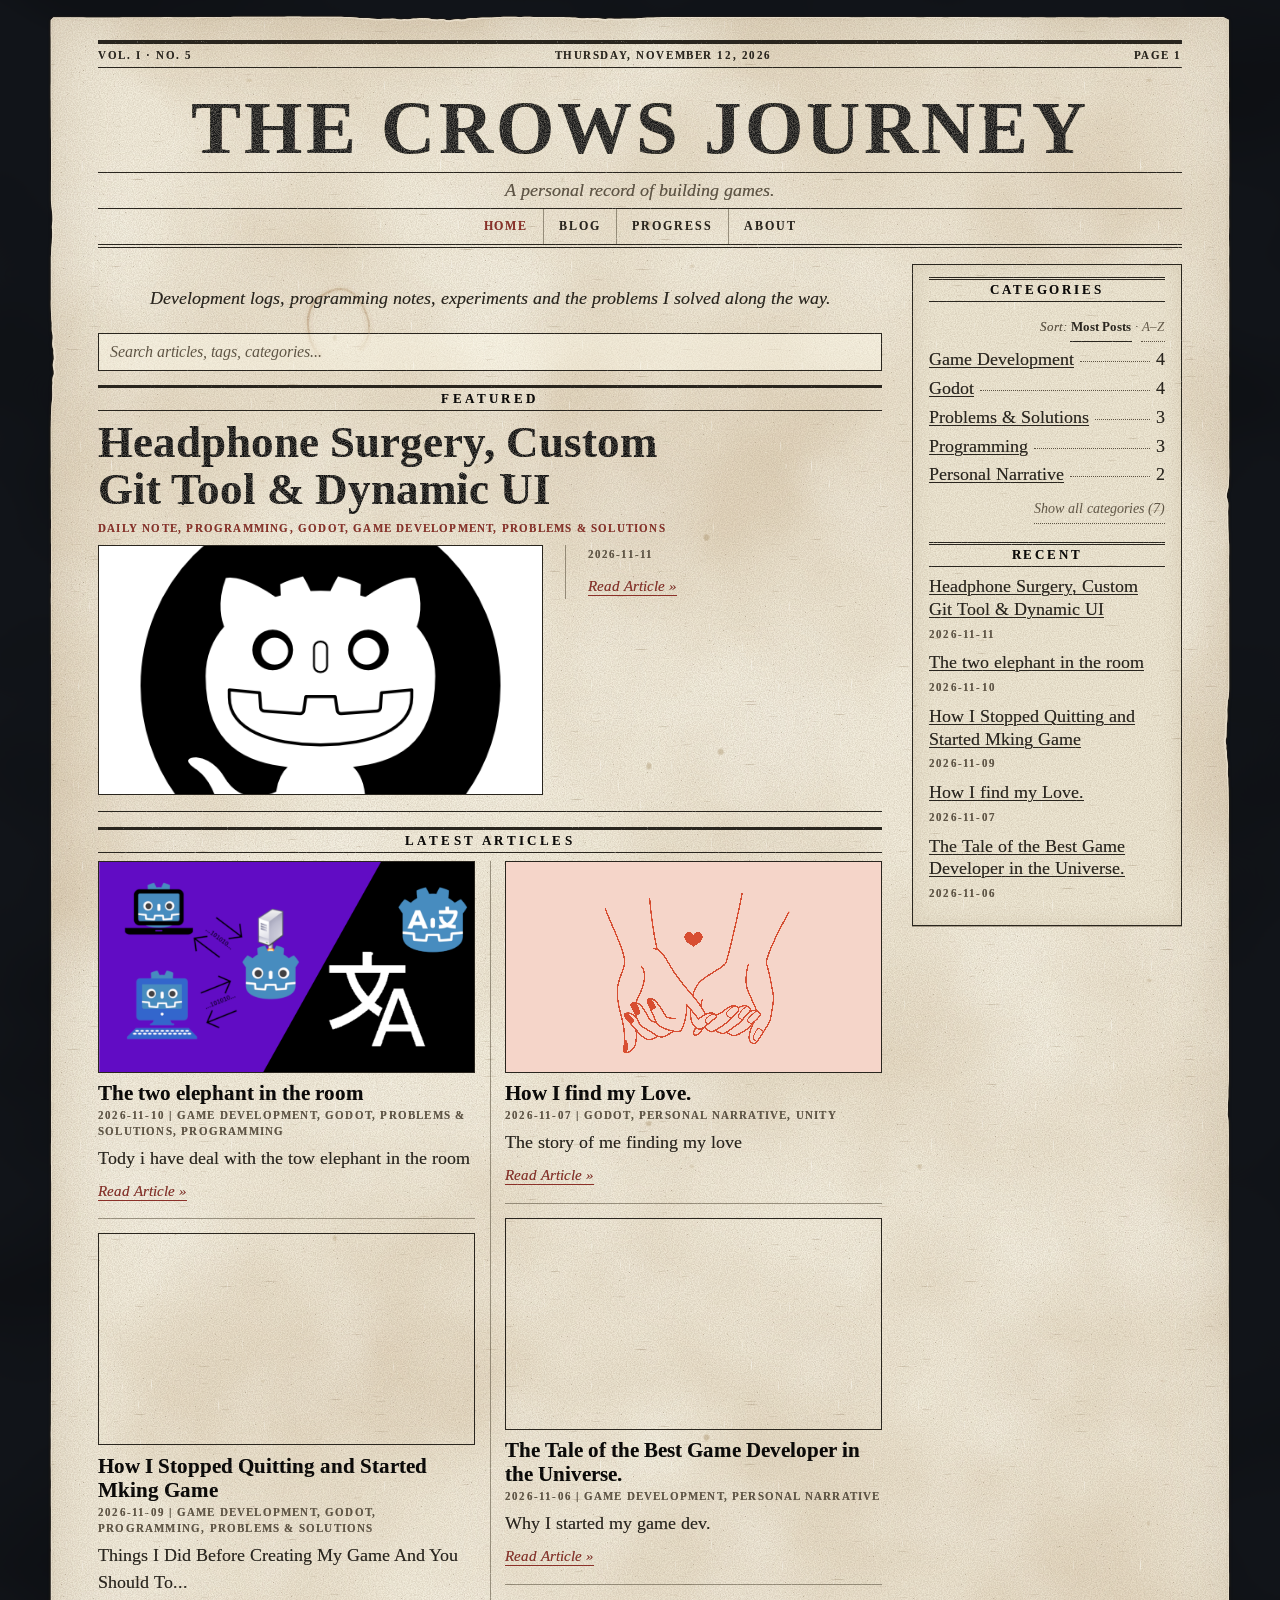
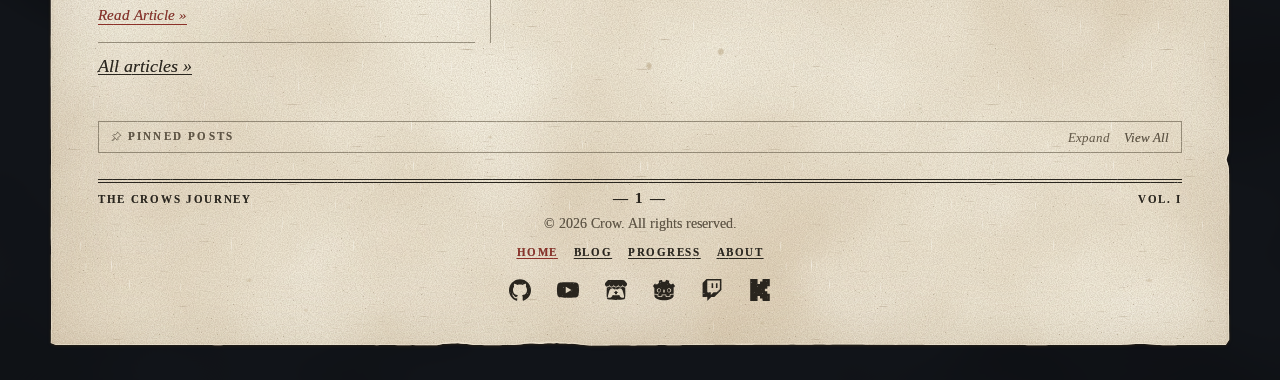
==== commit 83b2e521: "Publish website: 0 new, 11 updated, 0 removed Published from the Writing Desk editor on 2026-11-12T0" ====
--- a/index.html
+++ b/index.html
@@ -1,4 +1,4 @@
-<!doctype html><html lang="en"><head><meta charset="utf-8"><meta name="viewport" content="width=device-width,initial-scale=1"><title>The Crows Journey</title><meta name="description" content="Development logs, programming notes and experiments from building games."><link rel="icon" href="data:image/svg+xml,%3Csvg%20xmlns%3D%22http%3A%2F%2Fwww.w3.org%2F2000%2Fsvg%22%20viewBox%3D%220%200%2032%2032%22%3E%3Crect%20width%3D%2232%22%20height%3D%2232%22%20fill%3D%22%23F6F0E0%22%2F%3E%3Cpath%20d%3D%22M5%205h22v22H5z%22%20fill%3D%22none%22%20stroke%3D%22%2329251E%22%20stroke-width%3D%222%22%2F%3E%3Cpath%20d%3D%22M9%2010h14M9%2015h14M9%2020h9%22%20stroke%3D%22%2329251E%22%20stroke-width%3D%222%22%2F%3E%3C%2Fsvg%3E"><link rel="preload" href="/fonts/LiberationSerif-Regular.woff" as="font" type="font/woff" crossorigin><link rel="preload" href="/fonts/LiberationSerif-Bold.woff" as="font" type="font/woff" crossorigin><link rel="stylesheet" href="/style.css?v=6475917e"><link rel="stylesheet" href="/lightbox.css?v=a3bf4f7c"><link rel="stylesheet" href="/pinned.css?v=783418df"></head><body class="site"><a class="skip" href="#main">Skip to the content</a><svg class="defs" width="0" height="0" aria-hidden="true" focusable="false"><defs><filter id="ink" x="-1%" y="-5%" width="102%" height="110%"><feTurbulence type="fractalNoise" baseFrequency=".04 .06" numOctaves="2" seed="3" result="w"/><feDisplacementMap in="SourceGraphic" in2="w" scale="1.7" result="d"/><feTurbulence type="fractalNoise" baseFrequency=".9" numOctaves="2" seed="8" result="g"/><feColorMatrix in="g" type="matrix" values="0 0 0 0 0  0 0 0 0 0  0 0 0 0 0  -.9 0 0 0 1.32" result="a"/><feComposite in="d" in2="a" operator="in"/></filter></defs></svg><div class="sheet"><div class="paper"><header class="mast"><p class="strip"><span>Vol. I &middot; No. 5</span><span>Wednesday, November 11, 2026</span><span>Page 1</span></p><h1 class="nameplate">The Crows Journey</h1><p class="sub">A personal record of building games.</p><nav aria-label="Main"><a href="/" aria-current="page">Home</a><a href="/blog/">Blog</a><a href="/progress/">Progress</a><a href="/about/">About</a></nav></header><div class="wrap"><main id="main"><section class="sec body"><p class="intro">Development logs, programming notes, experiments and the problems I solved along the way.</p></section><div class="search" role="search"><input id="q" type="search" placeholder="Search articles, tags, categories..." aria-label="Search articles" autocomplete="off"><button id="x" type="button" hidden>Clear</button></div><div id="results" aria-live="polite"></div><section class="listsec"><h2>Featured</h2><article class="lead" data-cats="[&quot;Daily Note&quot;,&quot;Programming&quot;,&quot;Godot&quot;,&quot;Game Development&quot;,&quot;Problems &amp; Solutions&quot;]"><h3><a href="/blog/post-2/">Headphone Surgery, Custom Git Tool &amp;  Dynamic UI</a></h3><p class="meta kicker">Daily Note, Programming, Godot, Game Development, Problems &amp; Solutions</p><div class="leadbody"><a class="leadpic" href="/blog/post-2/" aria-hidden="true" tabindex="-1"><span class="ph"><img class="" src="/images/blog/post-2/cover-2ff6fc71.png" alt="" loading="lazy" decoding="async" width="512" height="512"></span></a><div><p class="meta"><time datetime="2026-11-11">2026-11-11</time></p><p class="deck"></p><a class="more" href="/blog/post-2/" aria-label="Read the article: Headphone Surgery, Custom Git Tool &amp;  Dynamic UI">Read Article &raquo;</a></div></div></article></section><section class="listsec"><h2>Latest Articles</h2><div class="entries"><article class="entry" data-cats="[&quot;Game Development&quot;,&quot;Godot&quot;,&quot;Problems &amp; Solutions&quot;,&quot;Programming&quot;]"><a class="th" href="/blog/post/" aria-hidden="true" tabindex="-1"><span class="ph"><img class="" src="/images/blog/post/cover-1687a85a.png" alt="" loading="lazy" decoding="async" width="1920" height="1080"></span></a><div><h3><a href="/blog/post/">The two elephant in the room</a></h3><p class="meta"><time datetime="2026-11-10">2026-11-10</time> | Game Development, Godot, Problems &amp; Solutions, Programming</p><p>Tody i have deal with the tow elephant in the room</p><a class="more" href="/blog/post/" aria-label="Read the article: The two elephant in the room">Read Article &raquo;</a></div></article><article class="entry" data-cats="[&quot;Game Development&quot;,&quot;Godot&quot;,&quot;Programming&quot;,&quot;Problems &amp; Solutions&quot;]"><a class="th" href="/blog/set-up-before-making-game/" aria-hidden="true" tabindex="-1"><span class="ph"><img class="" src="/images/blog/set-up-before-making-game/cover-56f077be.png" alt="" loading="lazy" decoding="async" width="1700" height="1700"></span></a><div><h3><a href="/blog/set-up-before-making-game/">How I Stopped Quitting and Started Mking Game</a></h3><p class="meta"><time datetime="2026-11-09">2026-11-09</time> | Game Development, Godot, Programming, Problems &amp; Solutions</p><p>Things I Did Before Creating My Game And You Should To...</p><a class="more" href="/blog/set-up-before-making-game/" aria-label="Read the article: How I Stopped Quitting and Started Mking Game">Read Article &raquo;</a></div></article><article class="entry" data-cats="[&quot;Godot&quot;,&quot;Personal Narrative&quot;,&quot;Unity&quot;]"><a class="th" href="/blog/godot-setup/" aria-hidden="true" tabindex="-1"><span class="ph"><img class="px" src="/images/blog/godot-setup/cover-469770b1.webp" alt="" loading="lazy" decoding="async" width="4800" height="3200"></span></a><div><h3><a href="/blog/godot-setup/">How I find my Love.</a></h3><p class="meta"><time datetime="2026-11-07">2026-11-07</time> | Godot, Personal Narrative, Unity</p><p>The story of me finding my love</p><a class="more" href="/blog/godot-setup/" aria-label="Read the article: How I find my Love.">Read Article &raquo;</a></div></article><article class="entry" data-cats="[&quot;Game Development&quot;,&quot;Personal Narrative&quot;]"><a class="th" href="/blog/starting-game-development/" aria-hidden="true" tabindex="-1"><span class="ph"><img class="px" src="/images/blog/starting-game-development/cover.png" alt="" loading="lazy" decoding="async" width="960" height="540"></span></a><div><h3><a href="/blog/starting-game-development/">The Tale of the Best Game Developer in the Universe.</a></h3><p class="meta"><time datetime="2026-11-06">2026-11-06</time> | Game Development, Personal Narrative</p><p>Why I started my game dev.</p><a class="more" href="/blog/starting-game-development/" aria-label="Read the article: The Tale of the Best Game Developer in the Universe.">Read Article &raquo;</a></div></article></div><p class="allmore"><a href="/blog/">All articles &raquo;</a></p></section></main><aside aria-label="Sidebar"><section><h2 class="ah">Categories</h2><p class="sortby" data-sort-for="fold-cats" role="group" aria-label="Sort categories" hidden>Sort: <button type="button" data-sort="count" aria-pressed="true">Most Posts</button><span aria-hidden="true"> &middot; </span><button type="button" data-sort="az" aria-pressed="false">A&ndash;Z</button></p><ul class="index" id="fold-cats"><li><a data-cat="Game Development" href="/blog/#Game%20Development">Game Development</a><span class="dots" aria-hidden="true"></span><span class="n">4</span></li><li><a data-cat="Godot" href="/blog/#Godot">Godot</a><span class="dots" aria-hidden="true"></span><span class="n">4</span></li><li><a data-cat="Problems &amp; Solutions" href="/blog/#Problems%20%26%20Solutions">Problems &amp; Solutions</a><span class="dots" aria-hidden="true"></span><span class="n">3</span></li><li><a data-cat="Programming" href="/blog/#Programming">Programming</a><span class="dots" aria-hidden="true"></span><span class="n">3</span></li><li><a data-cat="Personal Narrative" href="/blog/#Personal%20Narrative">Personal Narrative</a><span class="dots" aria-hidden="true"></span><span class="n">2</span></li><li class="x"><a data-cat="Daily Note" href="/blog/#Daily%20Note">Daily Note</a><span class="dots" aria-hidden="true"></span><span class="n">1</span></li><li class="x"><a data-cat="Unity" href="/blog/#Unity">Unity</a><span class="dots" aria-hidden="true"></span><span class="n">1</span></li></ul><button type="button" class="fold" data-fold-for="fold-cats" aria-controls="fold-cats" aria-expanded="false" data-more="Show all categories (7)" data-less="Show less" hidden>Show all categories (7)</button></section><section><h2 class="ah">Recent</h2><ul id="fold-recent"><li><a href="/blog/post-2/">Headphone Surgery, Custom Git Tool &amp;  Dynamic UI</a><br><time class="meta" datetime="2026-11-11">2026-11-11</time></li><li><a href="/blog/post/">The two elephant in the room</a><br><time class="meta" datetime="2026-11-10">2026-11-10</time></li><li><a href="/blog/set-up-before-making-game/">How I Stopped Quitting and Started Mking Game</a><br><time class="meta" datetime="2026-11-09">2026-11-09</time></li><li><a href="/blog/godot-setup/">How I find my Love.</a><br><time class="meta" datetime="2026-11-07">2026-11-07</time></li><li><a href="/blog/starting-game-development/">The Tale of the Best Game Developer in the Universe.</a><br><time class="meta" datetime="2026-11-06">2026-11-06</time></li></ul></section><script>(function(){document.querySelectorAll('button.fold').forEach(function(b){var l=document.getElementById(b.dataset.foldFor);if(!l)return;l.setAttribute('data-fold','closed');b.hidden=false;b.addEventListener('click',function(){var o=l.getAttribute('data-fold')==='closed';l.setAttribute('data-fold',o?'open':'closed');b.setAttribute('aria-expanded',o);b.textContent=o?b.dataset.less:b.dataset.more;});});document.querySelectorAll('.sortby').forEach(function(bar){var l=document.getElementById(bar.dataset.sortFor);if(!l)return;var orig=Array.prototype.slice.call(l.children).map(function(li,i){return{li:li,i:i,name:li.querySelector('a').textContent,n:parseInt(li.querySelector('.n').textContent,10)||0};}),btns=bar.querySelectorAll('button');bar.hidden=false;function apply(mode){orig.slice().sort(mode==='az'?function(a,b){return a.name.localeCompare(b.name,'en')||a.i-b.i;}:function(a,b){return b.n-a.n||a.name.localeCompare(b.name,'en')||a.i-b.i;}).forEach(function(o,k){o.li.classList.toggle('x',k>=5);l.appendChild(o.li);});btns.forEach(function(x){x.setAttribute('aria-pressed',x.dataset.sort===mode);});}btns.forEach(function(x){x.addEventListener('click',function(){apply(x.dataset.sort);});});});})();</script></aside><section class="listsec pinned" aria-labelledby="pinned-h-home"><div class="pin-hd"><h2 class="pin-h" id="pinned-h-home"><svg class="pin-ic" viewBox="0 0 16 16" width="11" height="11" aria-hidden="true" focusable="false"><path d="M9.6 1.6l4.8 4.8-1.9.8-2.5 2.5.2 2.5-1.2 1.2-2.8-2.8-4 4-.7-.7 4-4L2.7 6.5l1.2-1.2 2.5.2 2.5-2.5z"/></svg><span>Pinned Posts</span></h2><p class="pin-ctl"><button type="button" class="pin-tg" aria-controls="pinned-l-home" aria-expanded="false" aria-label="Show 2 pinned posts" data-more="Expand" data-less="Collapse" data-label-more="Show 2 pinned posts" data-label-less="Hide 2 pinned posts" hidden>Expand</button><a class="pin-all" href="/pinned/" aria-label="View all pinned posts">View All</a></p></div><ul class="pin-list" id="pinned-l-home" hidden><li class="pin-item"><a class="pin-th" href="/blog/godot-setup/" aria-hidden="true" tabindex="-1"><span class="ph"><img class="px" src="/images/blog/godot-setup/cover-469770b1.webp" alt="" loading="lazy" decoding="async" width="4800" height="3200"></span></a><div class="pin-tx"><a class="pin-t" href="/blog/godot-setup/">How I find my Love.</a><time class="meta" datetime="2026-11-07">2026-11-07</time></div></li><li class="pin-item"><a class="pin-th" href="/blog/set-up-before-making-game/" aria-hidden="true" tabindex="-1"><span class="ph"><img class="" src="/images/blog/set-up-before-making-game/cover-56f077be.png" alt="" loading="lazy" decoding="async" width="1700" height="1700"></span></a><div class="pin-tx"><a class="pin-t" href="/blog/set-up-before-making-game/">How I Stopped Quitting and Started Mking Game</a><time class="meta" datetime="2026-11-09">2026-11-09</time></div></li></ul></section><script data-pin-fold>(function(){document.querySelectorAll('section.pinned').forEach(function(s){var b=s.querySelector('button.pin-tg'),l=b&&document.getElementById(b.getAttribute('aria-controls'));if(!l)return;b.hidden=false;b.addEventListener('click',function(){var o=l.hidden;l.hidden=!o;s.classList.toggle('open',o);b.setAttribute('aria-expanded',o?'true':'false');b.textContent=o?b.dataset.less:b.dataset.more;b.setAttribute('aria-label',o?b.dataset.labelLess:b.dataset.labelMore);});});})();</script></div><footer><p class="folio"><span>The Crows Journey</span><span class="pg">&mdash; 1 &mdash;</span><span>Vol. I</span></p><p>© 2026 Crow. All rights reserved.</p><nav class="fnav" aria-label="Footer"><a href="/" aria-current="page">Home</a><a href="/blog/">Blog</a><a href="/progress/">Progress</a><a href="/about/">About</a></nav><ul class="social" aria-label="Social links"><li><a href="https://github.com/iamtwicrow" target="_blank" rel="noopener noreferrer" aria-label="Github (opens in a new tab)" title="Github"><svg class="ico" viewBox="0 0 24 24" aria-hidden="true" focusable="false"><path d="M12 .297c-6.63 0-12 5.373-12 12 0 5.303 3.438 9.8 8.205 11.385.6.113.82-.258.82-.577 0-.285-.01-1.04-.015-2.04-3.338.724-4.042-1.61-4.042-1.61C4.422 18.07 3.633 17.7 3.633 17.7c-1.087-.744.084-.729.084-.729 1.205.084 1.838 1.236 1.838 1.236 1.07 1.835 2.809 1.305 3.495.998.108-.776.417-1.305.76-1.605-2.665-.3-5.466-1.332-5.466-5.93 0-1.31.465-2.38 1.235-3.22-.135-.303-.54-1.523.105-3.176 0 0 1.005-.322 3.3 1.23.96-.267 1.98-.399 3-.405 1.02.006 2.04.138 3 .405 2.28-1.552 3.285-1.23 3.285-1.23.645 1.653.24 2.873.12 3.176.765.84 1.23 1.91 1.23 3.22 0 4.61-2.805 5.625-5.475 5.92.42.36.81 1.096.81 2.22 0 1.606-.015 2.896-.015 3.286 0 .315.21.69.825.57C20.565 22.092 24 17.592 24 12.297c0-6.627-5.373-12-12-12"/></svg></a></li><li><a href="https://www.youtube.com/@twicrow" target="_blank" rel="noopener noreferrer" aria-label="Youtube (opens in a new tab)" title="Youtube"><svg class="ico" viewBox="0 0 24 24" aria-hidden="true" focusable="false"><path d="M23.498 6.186a3.016 3.016 0 0 0-2.122-2.136C19.505 3.545 12 3.545 12 3.545s-7.505 0-9.377.505A3.017 3.017 0 0 0 .502 6.186C0 8.07 0 12 0 12s0 3.93.502 5.814a3.016 3.016 0 0 0 2.122 2.136c1.871.505 9.376.505 9.376.505s7.505 0 9.377-.505a3.015 3.015 0 0 0 2.122-2.136C24 15.93 24 12 24 12s0-3.93-.502-5.814zM9.545 15.568V8.432L15.818 12l-6.273 3.568z"/></svg></a></li><li><a href="https://twicrow.itch.io/" target="_blank" rel="noopener noreferrer" aria-label="Itch (opens in a new tab)" title="Itch"><svg class="ico" viewBox="0 0 24 24" aria-hidden="true" focusable="false"><path d="M3.13 1.338C2.08 1.96.02 4.328 0 4.95v1.03c0 1.303 1.22 2.45 2.325 2.45 1.33 0 2.436-1.102 2.436-2.41 0 1.308 1.07 2.41 2.4 2.41 1.328 0 2.362-1.102 2.362-2.41 0 1.308 1.137 2.41 2.466 2.41h.024c1.33 0 2.466-1.102 2.466-2.41 0 1.308 1.034 2.41 2.363 2.41 1.33 0 2.4-1.102 2.4-2.41 0 1.308 1.106 2.41 2.435 2.41C22.78 8.43 24 7.282 24 5.98V4.95c-.02-.62-2.082-2.99-3.13-3.612-3.253-.114-5.508-.134-8.87-.133-3.362 0-7.945.053-8.87.133zm6.376 6.477a2.74 2.74 0 0 1-.468.602c-.5.49-1.19.795-1.947.795a2.786 2.786 0 0 1-1.95-.795c-.182-.178-.32-.37-.446-.59-.127.222-.303.412-.486.59a2.788 2.788 0 0 1-1.95.795c-.092 0-.187-.025-.264-.052-.107 1.113-.152 2.176-.168 2.95v.005l-.006 1.167c.02 2.334-.23 7.564 1.03 8.85 1.952.454 5.545.662 9.15.663 3.605 0 7.198-.21 9.15-.664 1.26-1.284 1.01-6.514 1.03-8.848l-.006-1.167v-.004c-.016-.775-.06-1.838-.168-2.95-.077.026-.172.052-.263.052a2.788 2.788 0 0 1-1.95-.795c-.184-.178-.36-.368-.486-.59-.127.22-.265.412-.447.59a2.786 2.786 0 0 1-1.95.794c-.76 0-1.446-.303-1.948-.793a2.74 2.74 0 0 1-.468-.602 2.738 2.738 0 0 1-.463.602 2.787 2.787 0 0 1-1.95.794h-.16a2.787 2.787 0 0 1-1.95-.793 2.738 2.738 0 0 1-.464-.602zm-2.004 2.59v.002c.795.002 1.5 0 2.373.953.687-.072 1.406-.108 2.125-.107.72 0 1.438.035 2.125.107.873-.953 1.578-.95 2.372-.953.376 0 1.876 0 2.92 2.934l1.123 4.028c.832 2.995-.266 3.068-1.636 3.07-2.03-.075-3.156-1.55-3.156-3.025-1.124.184-2.436.276-3.748.277-1.312 0-2.624-.093-3.748-.277 0 1.475-1.125 2.95-3.156 3.026-1.37-.004-2.468-.077-1.636-3.072l1.122-4.027c1.045-2.934 2.545-2.934 2.92-2.934zM12 12.714c-.002.002-2.14 1.964-2.523 2.662l1.4-.056v1.22c0 .056.56.033 1.123.007.562.026 1.124.05 1.124-.008v-1.22l1.4.055C14.138 14.677 12 12.713 12 12.713z"/></svg></a></li><li><a href="https://forum.godotengine.org/u/death3666/" target="_blank" rel="noopener noreferrer" aria-label="Godot (opens in a new tab)" title="Godot"><svg class="ico" viewBox="0 0 24 24" aria-hidden="true" focusable="false"><path d="M9.5598.683c-1.096.244-2.1812.5831-3.1983 1.0951.023.8981.081 1.7582.199 2.6323-.395.253-.81.47-1.178.766-.375.288-.7581.564-1.0971.9011-.6781-.448-1.3962-.869-2.1352-1.2411C1.3532 5.6934.608 6.6186 0 7.6546c.458.7411.936 1.4352 1.4521 2.0942h.014v6.3565c.012 0 .023 0 .035.003l3.8963.376c.204.02.364.184.378.3891l.12 1.7201 3.3994.242.234-1.587c.03-.206.207-.358.415-.358h4.1114c.208 0 .385.152.415.358l.234 1.587 3.3993-.242.12-1.72a.4196.4196 0 01.378-.3891l3.8954-.376c.012 0 .023-.003.035-.003v-.5071h.002V9.7498h.014c.516-.659.994-1.3531 1.4521-2.0942-.608-1.036-1.3541-1.9611-2.1512-2.8192-.739.372-1.4571.793-2.1352 1.2411-.339-.337-.721-.613-1.096-.901-.369-.296-.7841-.5131-1.1781-.7661.117-.8741.175-1.7342.199-2.6323-1.0171-.512-2.1012-.851-3.1983-1.095-.438.736-.838 1.533-1.1871 2.3121-.414-.069-.829-.094-1.2461-.099h-.016c-.417.005-.832.03-1.2461.099-.349-.779-.749-1.576-1.1881-2.3121l.001-.001zM6.4765 9.9889c1.2971 0 2.3492 1.0511 2.3492 2.3482s-1.052 2.3482-2.3492 2.3482c-1.296 0-2.3482-1.051-2.3482-2.3482 0-1.297 1.0511-2.3482 2.3482-2.3482zm11.049 0c1.296 0 2.3482 1.0511 2.3482 2.3482s-1.0511 2.3482-2.3482 2.3482-2.3492-1.051-2.3492-2.3482c0-1.297 1.051-2.3482 2.3492-2.3482zm-10.824.9301c-.861 0-1.559.698-1.559 1.5591s.698 1.5582 1.559 1.5582c.8611 0 1.5592-.698 1.5592-1.5582 0-.86-.697-1.559-1.5591-1.559zm10.598 0c-.8611 0-1.5582.698-1.5582 1.5591s.697 1.5582 1.5581 1.5582c.8611 0 1.5592-.698 1.5592-1.5582 0-.86-.697-1.559-1.5592-1.559zm-5.2985.453c.417 0 .757.308.757.6871v2.1622c0 .379-.339.687-.757.687s-.756-.308-.756-.687V12.059c0-.379.339-.687.756-.687zM1.4601 16.9464c.002.377.006.789.006.871 0 3.7014 4.6944 5.4795 10.5269 5.5005h.014c5.8325-.02 10.5259-1.7991 10.5259-5.5004 0-.084.005-.495.007-.871l-3.5023.338-.121 1.729a.421.421 0 01-.389.3901l-4.1814.296a.4203.4203 0 01-.415-.358l-.238-1.6141h-3.3863l-.238 1.6141a.4192.4192 0 01-.4451.357l-4.1513-.296c-.208-.015-.375-.181-.389-.389l-.12-1.7292-3.5044-.337z"/></svg></a></li><li><a href="https://www.twitch.tv/iamtwicrow" target="_blank" rel="noopener noreferrer" aria-label="Twitch (opens in a new tab)" title="Twitch"><svg class="ico" viewBox="0 0 24 24" aria-hidden="true" focusable="false"><path d="M11.571 4.714h1.715v5.143H11.57zm4.715 0H18v5.143h-1.714zM6 0L1.714 4.286v15.428h5.143V24l4.286-4.286h3.428L22.286 12V0zm14.571 11.143l-3.428 3.428h-3.429l-3 3v-3H6.857V1.714h13.714Z"/></svg></a></li><li><a href="https://kick.com/twicrow" target="_blank" rel="noopener noreferrer" aria-label="Kick (opens in a new tab)" title="Kick"><svg class="ico" viewBox="0 0 24 24" aria-hidden="true" focusable="false"><path d="M1.333 0h8v5.333H12V2.667h2.667V0h8v8H20v2.667h-2.667v2.666H20V16h2.667v8h-8v-2.667H12v-2.666H9.333V24h-8Z"/></svg></a></li></ul></footer></div></div><script>(function () {
+<!doctype html><html lang="en"><head><meta charset="utf-8"><meta name="viewport" content="width=device-width,initial-scale=1"><title>The Crows Journey</title><meta name="description" content="Development logs, programming notes and experiments from building games."><link rel="icon" href="data:image/svg+xml,%3Csvg%20xmlns%3D%22http%3A%2F%2Fwww.w3.org%2F2000%2Fsvg%22%20viewBox%3D%220%200%2032%2032%22%3E%3Crect%20width%3D%2232%22%20height%3D%2232%22%20fill%3D%22%23F6F0E0%22%2F%3E%3Cpath%20d%3D%22M5%205h22v22H5z%22%20fill%3D%22none%22%20stroke%3D%22%2329251E%22%20stroke-width%3D%222%22%2F%3E%3Cpath%20d%3D%22M9%2010h14M9%2015h14M9%2020h9%22%20stroke%3D%22%2329251E%22%20stroke-width%3D%222%22%2F%3E%3C%2Fsvg%3E"><link rel="preload" href="/fonts/LiberationSerif-Regular.woff" as="font" type="font/woff" crossorigin><link rel="preload" href="/fonts/LiberationSerif-Bold.woff" as="font" type="font/woff" crossorigin><link rel="stylesheet" href="/style.css?v=6475917e"><link rel="stylesheet" href="/lightbox.css?v=a3bf4f7c"><link rel="stylesheet" href="/pinned.css?v=783418df"></head><body class="site"><a class="skip" href="#main">Skip to the content</a><svg class="defs" width="0" height="0" aria-hidden="true" focusable="false"><defs><filter id="ink" x="-1%" y="-5%" width="102%" height="110%"><feTurbulence type="fractalNoise" baseFrequency=".04 .06" numOctaves="2" seed="3" result="w"/><feDisplacementMap in="SourceGraphic" in2="w" scale="1.7" result="d"/><feTurbulence type="fractalNoise" baseFrequency=".9" numOctaves="2" seed="8" result="g"/><feColorMatrix in="g" type="matrix" values="0 0 0 0 0  0 0 0 0 0  0 0 0 0 0  -.9 0 0 0 1.32" result="a"/><feComposite in="d" in2="a" operator="in"/></filter></defs></svg><div class="sheet"><div class="paper"><header class="mast"><p class="strip"><span>Vol. I &middot; No. 5</span><span>Thursday, November 12, 2026</span><span>Page 1</span></p><h1 class="nameplate">The Crows Journey</h1><p class="sub">A personal record of building games.</p><nav aria-label="Main"><a href="/" aria-current="page">Home</a><a href="/blog/">Blog</a><a href="/progress/">Progress</a><a href="/about/">About</a></nav></header><div class="wrap"><main id="main"><section class="sec body"><p class="intro">Development logs, programming notes, experiments and the problems I solved along the way.</p></section><div class="search" role="search"><input id="q" type="search" placeholder="Search articles, tags, categories..." aria-label="Search articles" autocomplete="off"><button id="x" type="button" hidden>Clear</button></div><div id="results" aria-live="polite"></div><section class="listsec"><h2>Featured</h2><article class="lead" data-cats="[&quot;Daily Note&quot;,&quot;Programming&quot;,&quot;Godot&quot;,&quot;Game Development&quot;,&quot;Problems &amp; Solutions&quot;]"><h3><a href="/blog/post-2/">Headphone Surgery, Custom Git Tool &amp;  Dynamic UI</a></h3><p class="meta kicker">Daily Note, Programming, Godot, Game Development, Problems &amp; Solutions</p><div class="leadbody"><a class="leadpic" href="/blog/post-2/" aria-hidden="true" tabindex="-1"><span class="ph"><img class="" src="/images/blog/post-2/cover-2ff6fc71.png" alt="" loading="lazy" decoding="async" width="512" height="512"></span></a><div><p class="meta"><time datetime="2026-11-11">2026-11-11</time></p><p class="deck"></p><a class="more" href="/blog/post-2/" aria-label="Read the article: Headphone Surgery, Custom Git Tool &amp;  Dynamic UI">Read Article &raquo;</a></div></div></article></section><section class="listsec"><h2>Latest Articles</h2><div class="entries"><article class="entry" data-cats="[&quot;Game Development&quot;,&quot;Godot&quot;,&quot;Problems &amp; Solutions&quot;,&quot;Programming&quot;]"><a class="th" href="/blog/post/" aria-hidden="true" tabindex="-1"><span class="ph"><img class="" src="/images/blog/post/cover-1687a85a.png" alt="" loading="lazy" decoding="async" width="1920" height="1080"></span></a><div><h3><a href="/blog/post/">The two elephant in the room</a></h3><p class="meta"><time datetime="2026-11-10">2026-11-10</time> | Game Development, Godot, Problems &amp; Solutions, Programming</p><p>Tody i have deal with the tow elephant in the room</p><a class="more" href="/blog/post/" aria-label="Read the article: The two elephant in the room">Read Article &raquo;</a></div></article><article class="entry" data-cats="[&quot;Game Development&quot;,&quot;Godot&quot;,&quot;Programming&quot;,&quot;Problems &amp; Solutions&quot;]"><a class="th" href="/blog/set-up-before-making-game/" aria-hidden="true" tabindex="-1"><span class="ph"><img class="" src="/images/blog/set-up-before-making-game/cover-56f077be.png" alt="" loading="lazy" decoding="async" width="1700" height="1700"></span></a><div><h3><a href="/blog/set-up-before-making-game/">How I Stopped Quitting and Started Mking Game</a></h3><p class="meta"><time datetime="2026-11-09">2026-11-09</time> | Game Development, Godot, Programming, Problems &amp; Solutions</p><p>Things I Did Before Creating My Game And You Should To...</p><a class="more" href="/blog/set-up-before-making-game/" aria-label="Read the article: How I Stopped Quitting and Started Mking Game">Read Article &raquo;</a></div></article><article class="entry" data-cats="[&quot;Godot&quot;,&quot;Personal Narrative&quot;,&quot;Unity&quot;]"><a class="th" href="/blog/godot-setup/" aria-hidden="true" tabindex="-1"><span class="ph"><img class="px" src="/images/blog/godot-setup/cover-469770b1.webp" alt="" loading="lazy" decoding="async" width="4800" height="3200"></span></a><div><h3><a href="/blog/godot-setup/">How I find my Love.</a></h3><p class="meta"><time datetime="2026-11-07">2026-11-07</time> | Godot, Personal Narrative, Unity</p><p>The story of me finding my love</p><a class="more" href="/blog/godot-setup/" aria-label="Read the article: How I find my Love.">Read Article &raquo;</a></div></article><article class="entry" data-cats="[&quot;Game Development&quot;,&quot;Personal Narrative&quot;]"><a class="th" href="/blog/starting-game-development/" aria-hidden="true" tabindex="-1"><span class="ph"><img class="px" src="/images/blog/starting-game-development/cover.png" alt="" loading="lazy" decoding="async" width="960" height="540"></span></a><div><h3><a href="/blog/starting-game-development/">The Tale of the Best Game Developer in the Universe.</a></h3><p class="meta"><time datetime="2026-11-06">2026-11-06</time> | Game Development, Personal Narrative</p><p>Why I started my game dev.</p><a class="more" href="/blog/starting-game-development/" aria-label="Read the article: The Tale of the Best Game Developer in the Universe.">Read Article &raquo;</a></div></article></div><p class="allmore"><a href="/blog/">All articles &raquo;</a></p></section></main><aside aria-label="Sidebar"><section><h2 class="ah">Categories</h2><p class="sortby" data-sort-for="fold-cats" role="group" aria-label="Sort categories" hidden>Sort: <button type="button" data-sort="count" aria-pressed="true">Most Posts</button><span aria-hidden="true"> &middot; </span><button type="button" data-sort="az" aria-pressed="false">A&ndash;Z</button></p><ul class="index" id="fold-cats"><li><a data-cat="Game Development" href="/blog/#Game%20Development">Game Development</a><span class="dots" aria-hidden="true"></span><span class="n">4</span></li><li><a data-cat="Godot" href="/blog/#Godot">Godot</a><span class="dots" aria-hidden="true"></span><span class="n">4</span></li><li><a data-cat="Problems &amp; Solutions" href="/blog/#Problems%20%26%20Solutions">Problems &amp; Solutions</a><span class="dots" aria-hidden="true"></span><span class="n">3</span></li><li><a data-cat="Programming" href="/blog/#Programming">Programming</a><span class="dots" aria-hidden="true"></span><span class="n">3</span></li><li><a data-cat="Personal Narrative" href="/blog/#Personal%20Narrative">Personal Narrative</a><span class="dots" aria-hidden="true"></span><span class="n">2</span></li><li class="x"><a data-cat="Daily Note" href="/blog/#Daily%20Note">Daily Note</a><span class="dots" aria-hidden="true"></span><span class="n">1</span></li><li class="x"><a data-cat="Unity" href="/blog/#Unity">Unity</a><span class="dots" aria-hidden="true"></span><span class="n">1</span></li></ul><button type="button" class="fold" data-fold-for="fold-cats" aria-controls="fold-cats" aria-expanded="false" data-more="Show all categories (7)" data-less="Show less" hidden>Show all categories (7)</button></section><section><h2 class="ah">Recent</h2><ul id="fold-recent"><li><a href="/blog/post-2/">Headphone Surgery, Custom Git Tool &amp;  Dynamic UI</a><br><time class="meta" datetime="2026-11-11">2026-11-11</time></li><li><a href="/blog/post/">The two elephant in the room</a><br><time class="meta" datetime="2026-11-10">2026-11-10</time></li><li><a href="/blog/set-up-before-making-game/">How I Stopped Quitting and Started Mking Game</a><br><time class="meta" datetime="2026-11-09">2026-11-09</time></li><li><a href="/blog/godot-setup/">How I find my Love.</a><br><time class="meta" datetime="2026-11-07">2026-11-07</time></li><li><a href="/blog/starting-game-development/">The Tale of the Best Game Developer in the Universe.</a><br><time class="meta" datetime="2026-11-06">2026-11-06</time></li></ul></section><script>(function(){document.querySelectorAll('button.fold').forEach(function(b){var l=document.getElementById(b.dataset.foldFor);if(!l)return;l.setAttribute('data-fold','closed');b.hidden=false;b.addEventListener('click',function(){var o=l.getAttribute('data-fold')==='closed';l.setAttribute('data-fold',o?'open':'closed');b.setAttribute('aria-expanded',o);b.textContent=o?b.dataset.less:b.dataset.more;});});document.querySelectorAll('.sortby').forEach(function(bar){var l=document.getElementById(bar.dataset.sortFor);if(!l)return;var orig=Array.prototype.slice.call(l.children).map(function(li,i){return{li:li,i:i,name:li.querySelector('a').textContent,n:parseInt(li.querySelector('.n').textContent,10)||0};}),btns=bar.querySelectorAll('button');bar.hidden=false;function apply(mode){orig.slice().sort(mode==='az'?function(a,b){return a.name.localeCompare(b.name,'en')||a.i-b.i;}:function(a,b){return b.n-a.n||a.name.localeCompare(b.name,'en')||a.i-b.i;}).forEach(function(o,k){o.li.classList.toggle('x',k>=5);l.appendChild(o.li);});btns.forEach(function(x){x.setAttribute('aria-pressed',x.dataset.sort===mode);});}btns.forEach(function(x){x.addEventListener('click',function(){apply(x.dataset.sort);});});});})();</script></aside><section class="listsec pinned" aria-labelledby="pinned-h-home"><div class="pin-hd"><h2 class="pin-h" id="pinned-h-home"><svg class="pin-ic" viewBox="0 0 16 16" width="11" height="11" aria-hidden="true" focusable="false"><path d="M9.6 1.6l4.8 4.8-1.9.8-2.5 2.5.2 2.5-1.2 1.2-2.8-2.8-4 4-.7-.7 4-4L2.7 6.5l1.2-1.2 2.5.2 2.5-2.5z"/></svg><span>Pinned Posts</span></h2><p class="pin-ctl"><button type="button" class="pin-tg" aria-controls="pinned-l-home" aria-expanded="false" aria-label="Show 2 pinned posts" data-more="Expand" data-less="Collapse" data-label-more="Show 2 pinned posts" data-label-less="Hide 2 pinned posts" hidden>Expand</button><a class="pin-all" href="/pinned/" aria-label="View all pinned posts">View All</a></p></div><ul class="pin-list" id="pinned-l-home" hidden><li class="pin-item"><a class="pin-th" href="/blog/godot-setup/" aria-hidden="true" tabindex="-1"><span class="ph"><img class="px" src="/images/blog/godot-setup/cover-469770b1.webp" alt="" loading="lazy" decoding="async" width="4800" height="3200"></span></a><div class="pin-tx"><a class="pin-t" href="/blog/godot-setup/">How I find my Love.</a><time class="meta" datetime="2026-11-07">2026-11-07</time></div></li><li class="pin-item"><a class="pin-th" href="/blog/set-up-before-making-game/" aria-hidden="true" tabindex="-1"><span class="ph"><img class="" src="/images/blog/set-up-before-making-game/cover-56f077be.png" alt="" loading="lazy" decoding="async" width="1700" height="1700"></span></a><div class="pin-tx"><a class="pin-t" href="/blog/set-up-before-making-game/">How I Stopped Quitting and Started Mking Game</a><time class="meta" datetime="2026-11-09">2026-11-09</time></div></li></ul></section><script data-pin-fold>(function(){document.querySelectorAll('section.pinned').forEach(function(s){var b=s.querySelector('button.pin-tg'),l=b&&document.getElementById(b.getAttribute('aria-controls'));if(!l)return;b.hidden=false;b.addEventListener('click',function(){var o=l.hidden;l.hidden=!o;s.classList.toggle('open',o);b.setAttribute('aria-expanded',o?'true':'false');b.textContent=o?b.dataset.less:b.dataset.more;b.setAttribute('aria-label',o?b.dataset.labelLess:b.dataset.labelMore);});});})();</script></div><footer><p class="folio"><span>The Crows Journey</span><span class="pg">&mdash; 1 &mdash;</span><span>Vol. I</span></p><p>© 2026 Crow. All rights reserved.</p><nav class="fnav" aria-label="Footer"><a href="/" aria-current="page">Home</a><a href="/blog/">Blog</a><a href="/progress/">Progress</a><a href="/about/">About</a></nav><ul class="social" aria-label="Social links"><li><a href="https://github.com/iamtwicrow" target="_blank" rel="noopener noreferrer" aria-label="Github (opens in a new tab)" title="Github"><svg class="ico" viewBox="0 0 24 24" aria-hidden="true" focusable="false"><path d="M12 .297c-6.63 0-12 5.373-12 12 0 5.303 3.438 9.8 8.205 11.385.6.113.82-.258.82-.577 0-.285-.01-1.04-.015-2.04-3.338.724-4.042-1.61-4.042-1.61C4.422 18.07 3.633 17.7 3.633 17.7c-1.087-.744.084-.729.084-.729 1.205.084 1.838 1.236 1.838 1.236 1.07 1.835 2.809 1.305 3.495.998.108-.776.417-1.305.76-1.605-2.665-.3-5.466-1.332-5.466-5.93 0-1.31.465-2.38 1.235-3.22-.135-.303-.54-1.523.105-3.176 0 0 1.005-.322 3.3 1.23.96-.267 1.98-.399 3-.405 1.02.006 2.04.138 3 .405 2.28-1.552 3.285-1.23 3.285-1.23.645 1.653.24 2.873.12 3.176.765.84 1.23 1.91 1.23 3.22 0 4.61-2.805 5.625-5.475 5.92.42.36.81 1.096.81 2.22 0 1.606-.015 2.896-.015 3.286 0 .315.21.69.825.57C20.565 22.092 24 17.592 24 12.297c0-6.627-5.373-12-12-12"/></svg></a></li><li><a href="https://www.youtube.com/@twicrow" target="_blank" rel="noopener noreferrer" aria-label="Youtube (opens in a new tab)" title="Youtube"><svg class="ico" viewBox="0 0 24 24" aria-hidden="true" focusable="false"><path d="M23.498 6.186a3.016 3.016 0 0 0-2.122-2.136C19.505 3.545 12 3.545 12 3.545s-7.505 0-9.377.505A3.017 3.017 0 0 0 .502 6.186C0 8.07 0 12 0 12s0 3.93.502 5.814a3.016 3.016 0 0 0 2.122 2.136c1.871.505 9.376.505 9.376.505s7.505 0 9.377-.505a3.015 3.015 0 0 0 2.122-2.136C24 15.93 24 12 24 12s0-3.93-.502-5.814zM9.545 15.568V8.432L15.818 12l-6.273 3.568z"/></svg></a></li><li><a href="https://twicrow.itch.io/" target="_blank" rel="noopener noreferrer" aria-label="Itch (opens in a new tab)" title="Itch"><svg class="ico" viewBox="0 0 24 24" aria-hidden="true" focusable="false"><path d="M3.13 1.338C2.08 1.96.02 4.328 0 4.95v1.03c0 1.303 1.22 2.45 2.325 2.45 1.33 0 2.436-1.102 2.436-2.41 0 1.308 1.07 2.41 2.4 2.41 1.328 0 2.362-1.102 2.362-2.41 0 1.308 1.137 2.41 2.466 2.41h.024c1.33 0 2.466-1.102 2.466-2.41 0 1.308 1.034 2.41 2.363 2.41 1.33 0 2.4-1.102 2.4-2.41 0 1.308 1.106 2.41 2.435 2.41C22.78 8.43 24 7.282 24 5.98V4.95c-.02-.62-2.082-2.99-3.13-3.612-3.253-.114-5.508-.134-8.87-.133-3.362 0-7.945.053-8.87.133zm6.376 6.477a2.74 2.74 0 0 1-.468.602c-.5.49-1.19.795-1.947.795a2.786 2.786 0 0 1-1.95-.795c-.182-.178-.32-.37-.446-.59-.127.222-.303.412-.486.59a2.788 2.788 0 0 1-1.95.795c-.092 0-.187-.025-.264-.052-.107 1.113-.152 2.176-.168 2.95v.005l-.006 1.167c.02 2.334-.23 7.564 1.03 8.85 1.952.454 5.545.662 9.15.663 3.605 0 7.198-.21 9.15-.664 1.26-1.284 1.01-6.514 1.03-8.848l-.006-1.167v-.004c-.016-.775-.06-1.838-.168-2.95-.077.026-.172.052-.263.052a2.788 2.788 0 0 1-1.95-.795c-.184-.178-.36-.368-.486-.59-.127.22-.265.412-.447.59a2.786 2.786 0 0 1-1.95.794c-.76 0-1.446-.303-1.948-.793a2.74 2.74 0 0 1-.468-.602 2.738 2.738 0 0 1-.463.602 2.787 2.787 0 0 1-1.95.794h-.16a2.787 2.787 0 0 1-1.95-.793 2.738 2.738 0 0 1-.464-.602zm-2.004 2.59v.002c.795.002 1.5 0 2.373.953.687-.072 1.406-.108 2.125-.107.72 0 1.438.035 2.125.107.873-.953 1.578-.95 2.372-.953.376 0 1.876 0 2.92 2.934l1.123 4.028c.832 2.995-.266 3.068-1.636 3.07-2.03-.075-3.156-1.55-3.156-3.025-1.124.184-2.436.276-3.748.277-1.312 0-2.624-.093-3.748-.277 0 1.475-1.125 2.95-3.156 3.026-1.37-.004-2.468-.077-1.636-3.072l1.122-4.027c1.045-2.934 2.545-2.934 2.92-2.934zM12 12.714c-.002.002-2.14 1.964-2.523 2.662l1.4-.056v1.22c0 .056.56.033 1.123.007.562.026 1.124.05 1.124-.008v-1.22l1.4.055C14.138 14.677 12 12.713 12 12.713z"/></svg></a></li><li><a href="https://forum.godotengine.org/u/death3666/" target="_blank" rel="noopener noreferrer" aria-label="Godot (opens in a new tab)" title="Godot"><svg class="ico" viewBox="0 0 24 24" aria-hidden="true" focusable="false"><path d="M9.5598.683c-1.096.244-2.1812.5831-3.1983 1.0951.023.8981.081 1.7582.199 2.6323-.395.253-.81.47-1.178.766-.375.288-.7581.564-1.0971.9011-.6781-.448-1.3962-.869-2.1352-1.2411C1.3532 5.6934.608 6.6186 0 7.6546c.458.7411.936 1.4352 1.4521 2.0942h.014v6.3565c.012 0 .023 0 .035.003l3.8963.376c.204.02.364.184.378.3891l.12 1.7201 3.3994.242.234-1.587c.03-.206.207-.358.415-.358h4.1114c.208 0 .385.152.415.358l.234 1.587 3.3993-.242.12-1.72a.4196.4196 0 01.378-.3891l3.8954-.376c.012 0 .023-.003.035-.003v-.5071h.002V9.7498h.014c.516-.659.994-1.3531 1.4521-2.0942-.608-1.036-1.3541-1.9611-2.1512-2.8192-.739.372-1.4571.793-2.1352 1.2411-.339-.337-.721-.613-1.096-.901-.369-.296-.7841-.5131-1.1781-.7661.117-.8741.175-1.7342.199-2.6323-1.0171-.512-2.1012-.851-3.1983-1.095-.438.736-.838 1.533-1.1871 2.3121-.414-.069-.829-.094-1.2461-.099h-.016c-.417.005-.832.03-1.2461.099-.349-.779-.749-1.576-1.1881-2.3121l.001-.001zM6.4765 9.9889c1.2971 0 2.3492 1.0511 2.3492 2.3482s-1.052 2.3482-2.3492 2.3482c-1.296 0-2.3482-1.051-2.3482-2.3482 0-1.297 1.0511-2.3482 2.3482-2.3482zm11.049 0c1.296 0 2.3482 1.0511 2.3482 2.3482s-1.0511 2.3482-2.3482 2.3482-2.3492-1.051-2.3492-2.3482c0-1.297 1.051-2.3482 2.3492-2.3482zm-10.824.9301c-.861 0-1.559.698-1.559 1.5591s.698 1.5582 1.559 1.5582c.8611 0 1.5592-.698 1.5592-1.5582 0-.86-.697-1.559-1.5591-1.559zm10.598 0c-.8611 0-1.5582.698-1.5582 1.5591s.697 1.5582 1.5581 1.5582c.8611 0 1.5592-.698 1.5592-1.5582 0-.86-.697-1.559-1.5592-1.559zm-5.2985.453c.417 0 .757.308.757.6871v2.1622c0 .379-.339.687-.757.687s-.756-.308-.756-.687V12.059c0-.379.339-.687.756-.687zM1.4601 16.9464c.002.377.006.789.006.871 0 3.7014 4.6944 5.4795 10.5269 5.5005h.014c5.8325-.02 10.5259-1.7991 10.5259-5.5004 0-.084.005-.495.007-.871l-3.5023.338-.121 1.729a.421.421 0 01-.389.3901l-4.1814.296a.4203.4203 0 01-.415-.358l-.238-1.6141h-3.3863l-.238 1.6141a.4192.4192 0 01-.4451.357l-4.1513-.296c-.208-.015-.375-.181-.389-.389l-.12-1.7292-3.5044-.337z"/></svg></a></li><li><a href="https://www.twitch.tv/iamtwicrow" target="_blank" rel="noopener noreferrer" aria-label="Twitch (opens in a new tab)" title="Twitch"><svg class="ico" viewBox="0 0 24 24" aria-hidden="true" focusable="false"><path d="M11.571 4.714h1.715v5.143H11.57zm4.715 0H18v5.143h-1.714zM6 0L1.714 4.286v15.428h5.143V24l4.286-4.286h3.428L22.286 12V0zm14.571 11.143l-3.428 3.428h-3.429l-3 3v-3H6.857V1.714h13.714Z"/></svg></a></li><li><a href="https://kick.com/twicrow" target="_blank" rel="noopener noreferrer" aria-label="Kick (opens in a new tab)" title="Kick"><svg class="ico" viewBox="0 0 24 24" aria-hidden="true" focusable="false"><path d="M1.333 0h8v5.333H12V2.667h2.667V0h8v8H20v2.667h-2.667v2.666H20V16h2.667v8h-8v-2.667H12v-2.666H9.333V24h-8Z"/></svg></a></li></ul></footer></div></div><script>(function () {
   var paper = document.querySelector('.sheet > .paper');
   if (!paper || !window.CSS || !CSS.supports || !CSS.supports('clip-path', 'path("M0 0L1 0L1 1Z")')) return;
   var rim = document.createElement('i');
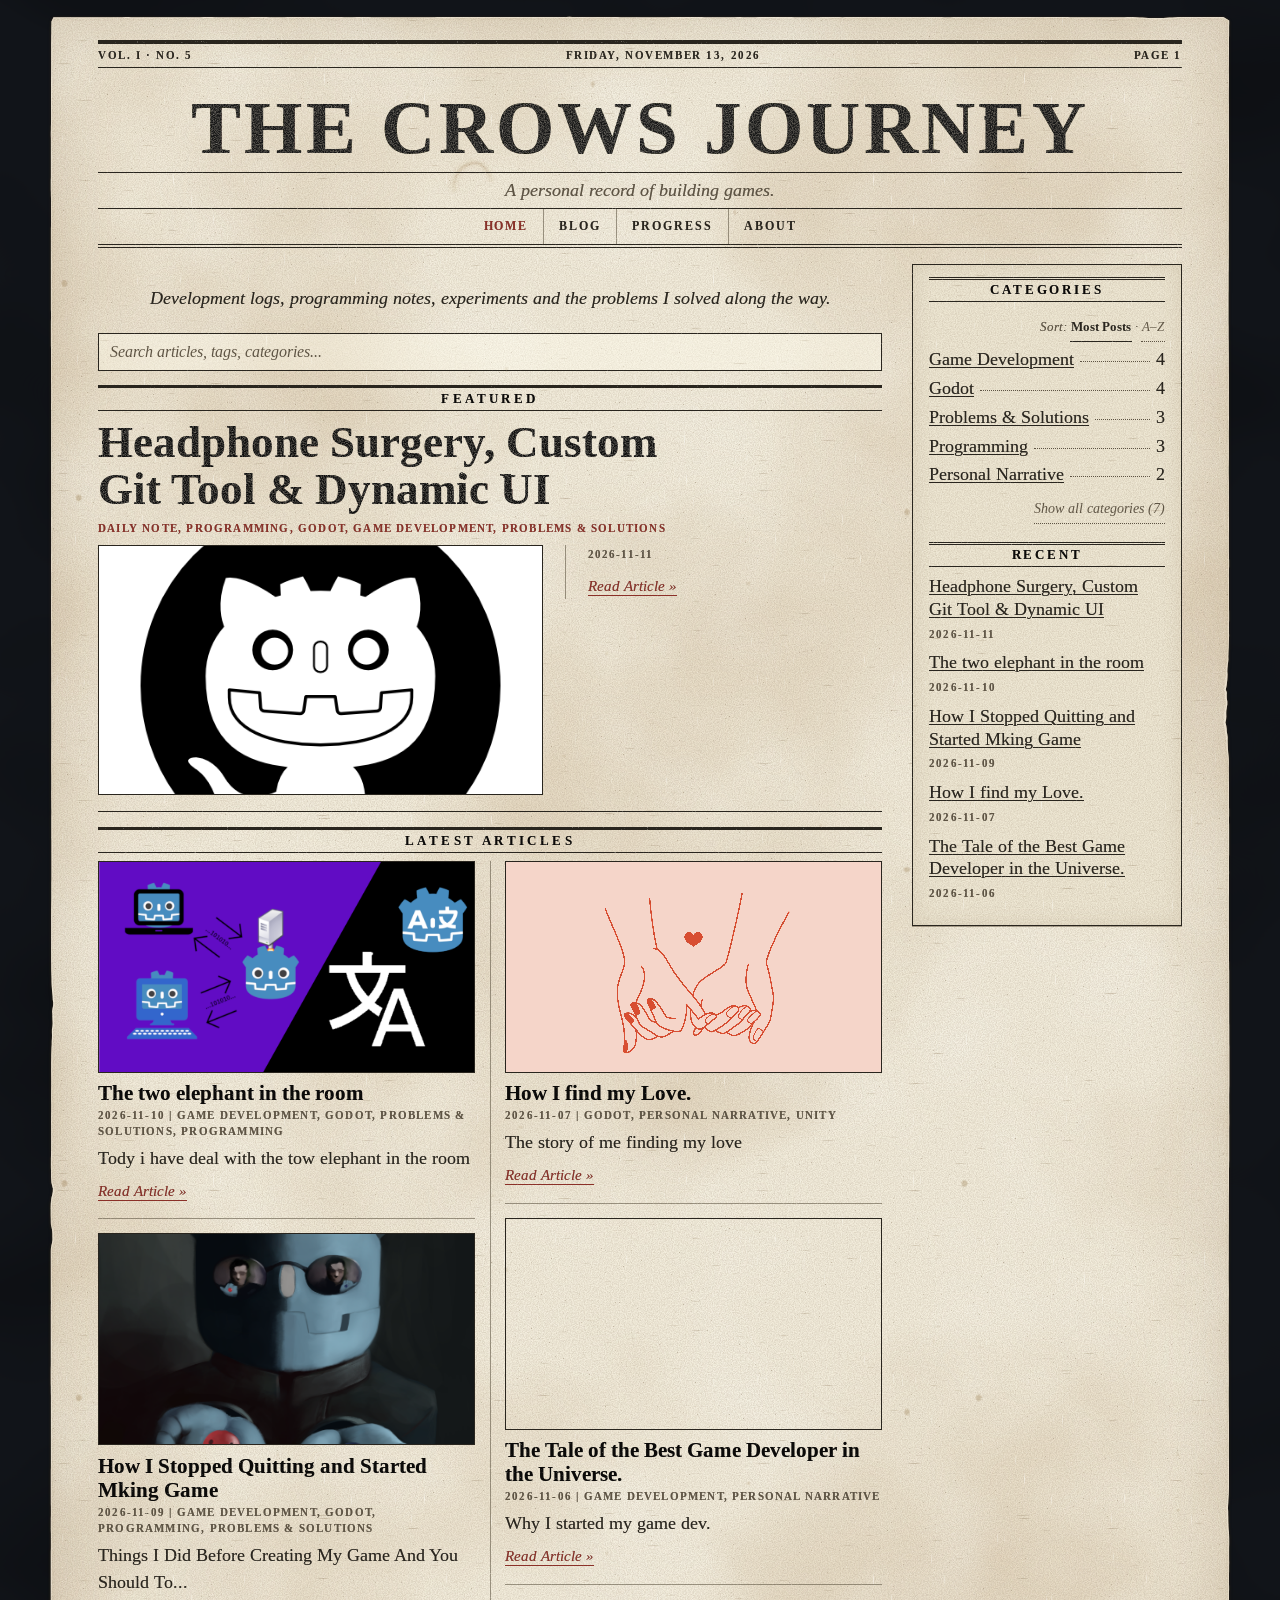
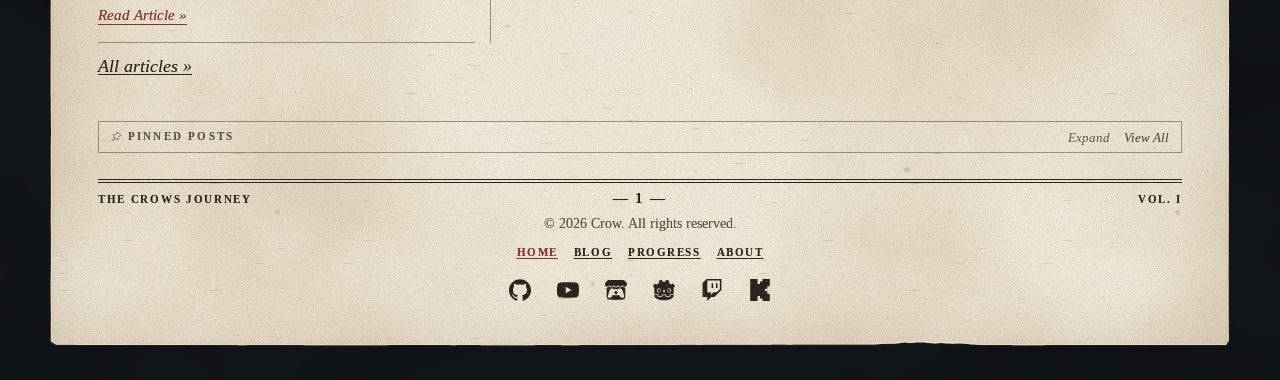
==== commit edcdc120: "Publish website: 0 new, 11 updated, 0 removed Published from the Writing Desk editor on 2026-11-13T0" ====
--- a/index.html
+++ b/index.html
@@ -1,4 +1,4 @@
-<!doctype html><html lang="en"><head><meta charset="utf-8"><meta name="viewport" content="width=device-width,initial-scale=1"><title>The Crows Journey</title><meta name="description" content="Development logs, programming notes and experiments from building games."><link rel="icon" href="data:image/svg+xml,%3Csvg%20xmlns%3D%22http%3A%2F%2Fwww.w3.org%2F2000%2Fsvg%22%20viewBox%3D%220%200%2032%2032%22%3E%3Crect%20width%3D%2232%22%20height%3D%2232%22%20fill%3D%22%23F6F0E0%22%2F%3E%3Cpath%20d%3D%22M5%205h22v22H5z%22%20fill%3D%22none%22%20stroke%3D%22%2329251E%22%20stroke-width%3D%222%22%2F%3E%3Cpath%20d%3D%22M9%2010h14M9%2015h14M9%2020h9%22%20stroke%3D%22%2329251E%22%20stroke-width%3D%222%22%2F%3E%3C%2Fsvg%3E"><link rel="preload" href="/fonts/LiberationSerif-Regular.woff" as="font" type="font/woff" crossorigin><link rel="preload" href="/fonts/LiberationSerif-Bold.woff" as="font" type="font/woff" crossorigin><link rel="stylesheet" href="/style.css?v=6475917e"><link rel="stylesheet" href="/lightbox.css?v=a3bf4f7c"><link rel="stylesheet" href="/pinned.css?v=783418df"></head><body class="site"><a class="skip" href="#main">Skip to the content</a><svg class="defs" width="0" height="0" aria-hidden="true" focusable="false"><defs><filter id="ink" x="-1%" y="-5%" width="102%" height="110%"><feTurbulence type="fractalNoise" baseFrequency=".04 .06" numOctaves="2" seed="3" result="w"/><feDisplacementMap in="SourceGraphic" in2="w" scale="1.7" result="d"/><feTurbulence type="fractalNoise" baseFrequency=".9" numOctaves="2" seed="8" result="g"/><feColorMatrix in="g" type="matrix" values="0 0 0 0 0  0 0 0 0 0  0 0 0 0 0  -.9 0 0 0 1.32" result="a"/><feComposite in="d" in2="a" operator="in"/></filter></defs></svg><div class="sheet"><div class="paper"><header class="mast"><p class="strip"><span>Vol. I &middot; No. 5</span><span>Thursday, November 12, 2026</span><span>Page 1</span></p><h1 class="nameplate">The Crows Journey</h1><p class="sub">A personal record of building games.</p><nav aria-label="Main"><a href="/" aria-current="page">Home</a><a href="/blog/">Blog</a><a href="/progress/">Progress</a><a href="/about/">About</a></nav></header><div class="wrap"><main id="main"><section class="sec body"><p class="intro">Development logs, programming notes, experiments and the problems I solved along the way.</p></section><div class="search" role="search"><input id="q" type="search" placeholder="Search articles, tags, categories..." aria-label="Search articles" autocomplete="off"><button id="x" type="button" hidden>Clear</button></div><div id="results" aria-live="polite"></div><section class="listsec"><h2>Featured</h2><article class="lead" data-cats="[&quot;Daily Note&quot;,&quot;Programming&quot;,&quot;Godot&quot;,&quot;Game Development&quot;,&quot;Problems &amp; Solutions&quot;]"><h3><a href="/blog/post-2/">Headphone Surgery, Custom Git Tool &amp;  Dynamic UI</a></h3><p class="meta kicker">Daily Note, Programming, Godot, Game Development, Problems &amp; Solutions</p><div class="leadbody"><a class="leadpic" href="/blog/post-2/" aria-hidden="true" tabindex="-1"><span class="ph"><img class="" src="/images/blog/post-2/cover-2ff6fc71.png" alt="" loading="lazy" decoding="async" width="512" height="512"></span></a><div><p class="meta"><time datetime="2026-11-11">2026-11-11</time></p><p class="deck"></p><a class="more" href="/blog/post-2/" aria-label="Read the article: Headphone Surgery, Custom Git Tool &amp;  Dynamic UI">Read Article &raquo;</a></div></div></article></section><section class="listsec"><h2>Latest Articles</h2><div class="entries"><article class="entry" data-cats="[&quot;Game Development&quot;,&quot;Godot&quot;,&quot;Problems &amp; Solutions&quot;,&quot;Programming&quot;]"><a class="th" href="/blog/post/" aria-hidden="true" tabindex="-1"><span class="ph"><img class="" src="/images/blog/post/cover-1687a85a.png" alt="" loading="lazy" decoding="async" width="1920" height="1080"></span></a><div><h3><a href="/blog/post/">The two elephant in the room</a></h3><p class="meta"><time datetime="2026-11-10">2026-11-10</time> | Game Development, Godot, Problems &amp; Solutions, Programming</p><p>Tody i have deal with the tow elephant in the room</p><a class="more" href="/blog/post/" aria-label="Read the article: The two elephant in the room">Read Article &raquo;</a></div></article><article class="entry" data-cats="[&quot;Game Development&quot;,&quot;Godot&quot;,&quot;Programming&quot;,&quot;Problems &amp; Solutions&quot;]"><a class="th" href="/blog/set-up-before-making-game/" aria-hidden="true" tabindex="-1"><span class="ph"><img class="" src="/images/blog/set-up-before-making-game/cover-56f077be.png" alt="" loading="lazy" decoding="async" width="1700" height="1700"></span></a><div><h3><a href="/blog/set-up-before-making-game/">How I Stopped Quitting and Started Mking Game</a></h3><p class="meta"><time datetime="2026-11-09">2026-11-09</time> | Game Development, Godot, Programming, Problems &amp; Solutions</p><p>Things I Did Before Creating My Game And You Should To...</p><a class="more" href="/blog/set-up-before-making-game/" aria-label="Read the article: How I Stopped Quitting and Started Mking Game">Read Article &raquo;</a></div></article><article class="entry" data-cats="[&quot;Godot&quot;,&quot;Personal Narrative&quot;,&quot;Unity&quot;]"><a class="th" href="/blog/godot-setup/" aria-hidden="true" tabindex="-1"><span class="ph"><img class="px" src="/images/blog/godot-setup/cover-469770b1.webp" alt="" loading="lazy" decoding="async" width="4800" height="3200"></span></a><div><h3><a href="/blog/godot-setup/">How I find my Love.</a></h3><p class="meta"><time datetime="2026-11-07">2026-11-07</time> | Godot, Personal Narrative, Unity</p><p>The story of me finding my love</p><a class="more" href="/blog/godot-setup/" aria-label="Read the article: How I find my Love.">Read Article &raquo;</a></div></article><article class="entry" data-cats="[&quot;Game Development&quot;,&quot;Personal Narrative&quot;]"><a class="th" href="/blog/starting-game-development/" aria-hidden="true" tabindex="-1"><span class="ph"><img class="px" src="/images/blog/starting-game-development/cover.png" alt="" loading="lazy" decoding="async" width="960" height="540"></span></a><div><h3><a href="/blog/starting-game-development/">The Tale of the Best Game Developer in the Universe.</a></h3><p class="meta"><time datetime="2026-11-06">2026-11-06</time> | Game Development, Personal Narrative</p><p>Why I started my game dev.</p><a class="more" href="/blog/starting-game-development/" aria-label="Read the article: The Tale of the Best Game Developer in the Universe.">Read Article &raquo;</a></div></article></div><p class="allmore"><a href="/blog/">All articles &raquo;</a></p></section></main><aside aria-label="Sidebar"><section><h2 class="ah">Categories</h2><p class="sortby" data-sort-for="fold-cats" role="group" aria-label="Sort categories" hidden>Sort: <button type="button" data-sort="count" aria-pressed="true">Most Posts</button><span aria-hidden="true"> &middot; </span><button type="button" data-sort="az" aria-pressed="false">A&ndash;Z</button></p><ul class="index" id="fold-cats"><li><a data-cat="Game Development" href="/blog/#Game%20Development">Game Development</a><span class="dots" aria-hidden="true"></span><span class="n">4</span></li><li><a data-cat="Godot" href="/blog/#Godot">Godot</a><span class="dots" aria-hidden="true"></span><span class="n">4</span></li><li><a data-cat="Problems &amp; Solutions" href="/blog/#Problems%20%26%20Solutions">Problems &amp; Solutions</a><span class="dots" aria-hidden="true"></span><span class="n">3</span></li><li><a data-cat="Programming" href="/blog/#Programming">Programming</a><span class="dots" aria-hidden="true"></span><span class="n">3</span></li><li><a data-cat="Personal Narrative" href="/blog/#Personal%20Narrative">Personal Narrative</a><span class="dots" aria-hidden="true"></span><span class="n">2</span></li><li class="x"><a data-cat="Daily Note" href="/blog/#Daily%20Note">Daily Note</a><span class="dots" aria-hidden="true"></span><span class="n">1</span></li><li class="x"><a data-cat="Unity" href="/blog/#Unity">Unity</a><span class="dots" aria-hidden="true"></span><span class="n">1</span></li></ul><button type="button" class="fold" data-fold-for="fold-cats" aria-controls="fold-cats" aria-expanded="false" data-more="Show all categories (7)" data-less="Show less" hidden>Show all categories (7)</button></section><section><h2 class="ah">Recent</h2><ul id="fold-recent"><li><a href="/blog/post-2/">Headphone Surgery, Custom Git Tool &amp;  Dynamic UI</a><br><time class="meta" datetime="2026-11-11">2026-11-11</time></li><li><a href="/blog/post/">The two elephant in the room</a><br><time class="meta" datetime="2026-11-10">2026-11-10</time></li><li><a href="/blog/set-up-before-making-game/">How I Stopped Quitting and Started Mking Game</a><br><time class="meta" datetime="2026-11-09">2026-11-09</time></li><li><a href="/blog/godot-setup/">How I find my Love.</a><br><time class="meta" datetime="2026-11-07">2026-11-07</time></li><li><a href="/blog/starting-game-development/">The Tale of the Best Game Developer in the Universe.</a><br><time class="meta" datetime="2026-11-06">2026-11-06</time></li></ul></section><script>(function(){document.querySelectorAll('button.fold').forEach(function(b){var l=document.getElementById(b.dataset.foldFor);if(!l)return;l.setAttribute('data-fold','closed');b.hidden=false;b.addEventListener('click',function(){var o=l.getAttribute('data-fold')==='closed';l.setAttribute('data-fold',o?'open':'closed');b.setAttribute('aria-expanded',o);b.textContent=o?b.dataset.less:b.dataset.more;});});document.querySelectorAll('.sortby').forEach(function(bar){var l=document.getElementById(bar.dataset.sortFor);if(!l)return;var orig=Array.prototype.slice.call(l.children).map(function(li,i){return{li:li,i:i,name:li.querySelector('a').textContent,n:parseInt(li.querySelector('.n').textContent,10)||0};}),btns=bar.querySelectorAll('button');bar.hidden=false;function apply(mode){orig.slice().sort(mode==='az'?function(a,b){return a.name.localeCompare(b.name,'en')||a.i-b.i;}:function(a,b){return b.n-a.n||a.name.localeCompare(b.name,'en')||a.i-b.i;}).forEach(function(o,k){o.li.classList.toggle('x',k>=5);l.appendChild(o.li);});btns.forEach(function(x){x.setAttribute('aria-pressed',x.dataset.sort===mode);});}btns.forEach(function(x){x.addEventListener('click',function(){apply(x.dataset.sort);});});});})();</script></aside><section class="listsec pinned" aria-labelledby="pinned-h-home"><div class="pin-hd"><h2 class="pin-h" id="pinned-h-home"><svg class="pin-ic" viewBox="0 0 16 16" width="11" height="11" aria-hidden="true" focusable="false"><path d="M9.6 1.6l4.8 4.8-1.9.8-2.5 2.5.2 2.5-1.2 1.2-2.8-2.8-4 4-.7-.7 4-4L2.7 6.5l1.2-1.2 2.5.2 2.5-2.5z"/></svg><span>Pinned Posts</span></h2><p class="pin-ctl"><button type="button" class="pin-tg" aria-controls="pinned-l-home" aria-expanded="false" aria-label="Show 2 pinned posts" data-more="Expand" data-less="Collapse" data-label-more="Show 2 pinned posts" data-label-less="Hide 2 pinned posts" hidden>Expand</button><a class="pin-all" href="/pinned/" aria-label="View all pinned posts">View All</a></p></div><ul class="pin-list" id="pinned-l-home" hidden><li class="pin-item"><a class="pin-th" href="/blog/godot-setup/" aria-hidden="true" tabindex="-1"><span class="ph"><img class="px" src="/images/blog/godot-setup/cover-469770b1.webp" alt="" loading="lazy" decoding="async" width="4800" height="3200"></span></a><div class="pin-tx"><a class="pin-t" href="/blog/godot-setup/">How I find my Love.</a><time class="meta" datetime="2026-11-07">2026-11-07</time></div></li><li class="pin-item"><a class="pin-th" href="/blog/set-up-before-making-game/" aria-hidden="true" tabindex="-1"><span class="ph"><img class="" src="/images/blog/set-up-before-making-game/cover-56f077be.png" alt="" loading="lazy" decoding="async" width="1700" height="1700"></span></a><div class="pin-tx"><a class="pin-t" href="/blog/set-up-before-making-game/">How I Stopped Quitting and Started Mking Game</a><time class="meta" datetime="2026-11-09">2026-11-09</time></div></li></ul></section><script data-pin-fold>(function(){document.querySelectorAll('section.pinned').forEach(function(s){var b=s.querySelector('button.pin-tg'),l=b&&document.getElementById(b.getAttribute('aria-controls'));if(!l)return;b.hidden=false;b.addEventListener('click',function(){var o=l.hidden;l.hidden=!o;s.classList.toggle('open',o);b.setAttribute('aria-expanded',o?'true':'false');b.textContent=o?b.dataset.less:b.dataset.more;b.setAttribute('aria-label',o?b.dataset.labelLess:b.dataset.labelMore);});});})();</script></div><footer><p class="folio"><span>The Crows Journey</span><span class="pg">&mdash; 1 &mdash;</span><span>Vol. I</span></p><p>© 2026 Crow. All rights reserved.</p><nav class="fnav" aria-label="Footer"><a href="/" aria-current="page">Home</a><a href="/blog/">Blog</a><a href="/progress/">Progress</a><a href="/about/">About</a></nav><ul class="social" aria-label="Social links"><li><a href="https://github.com/iamtwicrow" target="_blank" rel="noopener noreferrer" aria-label="Github (opens in a new tab)" title="Github"><svg class="ico" viewBox="0 0 24 24" aria-hidden="true" focusable="false"><path d="M12 .297c-6.63 0-12 5.373-12 12 0 5.303 3.438 9.8 8.205 11.385.6.113.82-.258.82-.577 0-.285-.01-1.04-.015-2.04-3.338.724-4.042-1.61-4.042-1.61C4.422 18.07 3.633 17.7 3.633 17.7c-1.087-.744.084-.729.084-.729 1.205.084 1.838 1.236 1.838 1.236 1.07 1.835 2.809 1.305 3.495.998.108-.776.417-1.305.76-1.605-2.665-.3-5.466-1.332-5.466-5.93 0-1.31.465-2.38 1.235-3.22-.135-.303-.54-1.523.105-3.176 0 0 1.005-.322 3.3 1.23.96-.267 1.98-.399 3-.405 1.02.006 2.04.138 3 .405 2.28-1.552 3.285-1.23 3.285-1.23.645 1.653.24 2.873.12 3.176.765.84 1.23 1.91 1.23 3.22 0 4.61-2.805 5.625-5.475 5.92.42.36.81 1.096.81 2.22 0 1.606-.015 2.896-.015 3.286 0 .315.21.69.825.57C20.565 22.092 24 17.592 24 12.297c0-6.627-5.373-12-12-12"/></svg></a></li><li><a href="https://www.youtube.com/@twicrow" target="_blank" rel="noopener noreferrer" aria-label="Youtube (opens in a new tab)" title="Youtube"><svg class="ico" viewBox="0 0 24 24" aria-hidden="true" focusable="false"><path d="M23.498 6.186a3.016 3.016 0 0 0-2.122-2.136C19.505 3.545 12 3.545 12 3.545s-7.505 0-9.377.505A3.017 3.017 0 0 0 .502 6.186C0 8.07 0 12 0 12s0 3.93.502 5.814a3.016 3.016 0 0 0 2.122 2.136c1.871.505 9.376.505 9.376.505s7.505 0 9.377-.505a3.015 3.015 0 0 0 2.122-2.136C24 15.93 24 12 24 12s0-3.93-.502-5.814zM9.545 15.568V8.432L15.818 12l-6.273 3.568z"/></svg></a></li><li><a href="https://twicrow.itch.io/" target="_blank" rel="noopener noreferrer" aria-label="Itch (opens in a new tab)" title="Itch"><svg class="ico" viewBox="0 0 24 24" aria-hidden="true" focusable="false"><path d="M3.13 1.338C2.08 1.96.02 4.328 0 4.95v1.03c0 1.303 1.22 2.45 2.325 2.45 1.33 0 2.436-1.102 2.436-2.41 0 1.308 1.07 2.41 2.4 2.41 1.328 0 2.362-1.102 2.362-2.41 0 1.308 1.137 2.41 2.466 2.41h.024c1.33 0 2.466-1.102 2.466-2.41 0 1.308 1.034 2.41 2.363 2.41 1.33 0 2.4-1.102 2.4-2.41 0 1.308 1.106 2.41 2.435 2.41C22.78 8.43 24 7.282 24 5.98V4.95c-.02-.62-2.082-2.99-3.13-3.612-3.253-.114-5.508-.134-8.87-.133-3.362 0-7.945.053-8.87.133zm6.376 6.477a2.74 2.74 0 0 1-.468.602c-.5.49-1.19.795-1.947.795a2.786 2.786 0 0 1-1.95-.795c-.182-.178-.32-.37-.446-.59-.127.222-.303.412-.486.59a2.788 2.788 0 0 1-1.95.795c-.092 0-.187-.025-.264-.052-.107 1.113-.152 2.176-.168 2.95v.005l-.006 1.167c.02 2.334-.23 7.564 1.03 8.85 1.952.454 5.545.662 9.15.663 3.605 0 7.198-.21 9.15-.664 1.26-1.284 1.01-6.514 1.03-8.848l-.006-1.167v-.004c-.016-.775-.06-1.838-.168-2.95-.077.026-.172.052-.263.052a2.788 2.788 0 0 1-1.95-.795c-.184-.178-.36-.368-.486-.59-.127.22-.265.412-.447.59a2.786 2.786 0 0 1-1.95.794c-.76 0-1.446-.303-1.948-.793a2.74 2.74 0 0 1-.468-.602 2.738 2.738 0 0 1-.463.602 2.787 2.787 0 0 1-1.95.794h-.16a2.787 2.787 0 0 1-1.95-.793 2.738 2.738 0 0 1-.464-.602zm-2.004 2.59v.002c.795.002 1.5 0 2.373.953.687-.072 1.406-.108 2.125-.107.72 0 1.438.035 2.125.107.873-.953 1.578-.95 2.372-.953.376 0 1.876 0 2.92 2.934l1.123 4.028c.832 2.995-.266 3.068-1.636 3.07-2.03-.075-3.156-1.55-3.156-3.025-1.124.184-2.436.276-3.748.277-1.312 0-2.624-.093-3.748-.277 0 1.475-1.125 2.95-3.156 3.026-1.37-.004-2.468-.077-1.636-3.072l1.122-4.027c1.045-2.934 2.545-2.934 2.92-2.934zM12 12.714c-.002.002-2.14 1.964-2.523 2.662l1.4-.056v1.22c0 .056.56.033 1.123.007.562.026 1.124.05 1.124-.008v-1.22l1.4.055C14.138 14.677 12 12.713 12 12.713z"/></svg></a></li><li><a href="https://forum.godotengine.org/u/death3666/" target="_blank" rel="noopener noreferrer" aria-label="Godot (opens in a new tab)" title="Godot"><svg class="ico" viewBox="0 0 24 24" aria-hidden="true" focusable="false"><path d="M9.5598.683c-1.096.244-2.1812.5831-3.1983 1.0951.023.8981.081 1.7582.199 2.6323-.395.253-.81.47-1.178.766-.375.288-.7581.564-1.0971.9011-.6781-.448-1.3962-.869-2.1352-1.2411C1.3532 5.6934.608 6.6186 0 7.6546c.458.7411.936 1.4352 1.4521 2.0942h.014v6.3565c.012 0 .023 0 .035.003l3.8963.376c.204.02.364.184.378.3891l.12 1.7201 3.3994.242.234-1.587c.03-.206.207-.358.415-.358h4.1114c.208 0 .385.152.415.358l.234 1.587 3.3993-.242.12-1.72a.4196.4196 0 01.378-.3891l3.8954-.376c.012 0 .023-.003.035-.003v-.5071h.002V9.7498h.014c.516-.659.994-1.3531 1.4521-2.0942-.608-1.036-1.3541-1.9611-2.1512-2.8192-.739.372-1.4571.793-2.1352 1.2411-.339-.337-.721-.613-1.096-.901-.369-.296-.7841-.5131-1.1781-.7661.117-.8741.175-1.7342.199-2.6323-1.0171-.512-2.1012-.851-3.1983-1.095-.438.736-.838 1.533-1.1871 2.3121-.414-.069-.829-.094-1.2461-.099h-.016c-.417.005-.832.03-1.2461.099-.349-.779-.749-1.576-1.1881-2.3121l.001-.001zM6.4765 9.9889c1.2971 0 2.3492 1.0511 2.3492 2.3482s-1.052 2.3482-2.3492 2.3482c-1.296 0-2.3482-1.051-2.3482-2.3482 0-1.297 1.0511-2.3482 2.3482-2.3482zm11.049 0c1.296 0 2.3482 1.0511 2.3482 2.3482s-1.0511 2.3482-2.3482 2.3482-2.3492-1.051-2.3492-2.3482c0-1.297 1.051-2.3482 2.3492-2.3482zm-10.824.9301c-.861 0-1.559.698-1.559 1.5591s.698 1.5582 1.559 1.5582c.8611 0 1.5592-.698 1.5592-1.5582 0-.86-.697-1.559-1.5591-1.559zm10.598 0c-.8611 0-1.5582.698-1.5582 1.5591s.697 1.5582 1.5581 1.5582c.8611 0 1.5592-.698 1.5592-1.5582 0-.86-.697-1.559-1.5592-1.559zm-5.2985.453c.417 0 .757.308.757.6871v2.1622c0 .379-.339.687-.757.687s-.756-.308-.756-.687V12.059c0-.379.339-.687.756-.687zM1.4601 16.9464c.002.377.006.789.006.871 0 3.7014 4.6944 5.4795 10.5269 5.5005h.014c5.8325-.02 10.5259-1.7991 10.5259-5.5004 0-.084.005-.495.007-.871l-3.5023.338-.121 1.729a.421.421 0 01-.389.3901l-4.1814.296a.4203.4203 0 01-.415-.358l-.238-1.6141h-3.3863l-.238 1.6141a.4192.4192 0 01-.4451.357l-4.1513-.296c-.208-.015-.375-.181-.389-.389l-.12-1.7292-3.5044-.337z"/></svg></a></li><li><a href="https://www.twitch.tv/iamtwicrow" target="_blank" rel="noopener noreferrer" aria-label="Twitch (opens in a new tab)" title="Twitch"><svg class="ico" viewBox="0 0 24 24" aria-hidden="true" focusable="false"><path d="M11.571 4.714h1.715v5.143H11.57zm4.715 0H18v5.143h-1.714zM6 0L1.714 4.286v15.428h5.143V24l4.286-4.286h3.428L22.286 12V0zm14.571 11.143l-3.428 3.428h-3.429l-3 3v-3H6.857V1.714h13.714Z"/></svg></a></li><li><a href="https://kick.com/twicrow" target="_blank" rel="noopener noreferrer" aria-label="Kick (opens in a new tab)" title="Kick"><svg class="ico" viewBox="0 0 24 24" aria-hidden="true" focusable="false"><path d="M1.333 0h8v5.333H12V2.667h2.667V0h8v8H20v2.667h-2.667v2.666H20V16h2.667v8h-8v-2.667H12v-2.666H9.333V24h-8Z"/></svg></a></li></ul></footer></div></div><script>(function () {
+<!doctype html><html lang="en"><head><meta charset="utf-8"><meta name="viewport" content="width=device-width,initial-scale=1"><title>The Crows Journey</title><meta name="description" content="Development logs, programming notes and experiments from building games."><link rel="icon" href="data:image/svg+xml,%3Csvg%20xmlns%3D%22http%3A%2F%2Fwww.w3.org%2F2000%2Fsvg%22%20viewBox%3D%220%200%2032%2032%22%3E%3Crect%20width%3D%2232%22%20height%3D%2232%22%20fill%3D%22%23F6F0E0%22%2F%3E%3Cpath%20d%3D%22M5%205h22v22H5z%22%20fill%3D%22none%22%20stroke%3D%22%2329251E%22%20stroke-width%3D%222%22%2F%3E%3Cpath%20d%3D%22M9%2010h14M9%2015h14M9%2020h9%22%20stroke%3D%22%2329251E%22%20stroke-width%3D%222%22%2F%3E%3C%2Fsvg%3E"><link rel="preload" href="/fonts/LiberationSerif-Regular.woff" as="font" type="font/woff" crossorigin><link rel="preload" href="/fonts/LiberationSerif-Bold.woff" as="font" type="font/woff" crossorigin><link rel="stylesheet" href="/style.css?v=6475917e"><link rel="stylesheet" href="/lightbox.css?v=a3bf4f7c"><link rel="stylesheet" href="/pinned.css?v=783418df"></head><body class="site"><a class="skip" href="#main">Skip to the content</a><svg class="defs" width="0" height="0" aria-hidden="true" focusable="false"><defs><filter id="ink" x="-1%" y="-5%" width="102%" height="110%"><feTurbulence type="fractalNoise" baseFrequency=".04 .06" numOctaves="2" seed="3" result="w"/><feDisplacementMap in="SourceGraphic" in2="w" scale="1.7" result="d"/><feTurbulence type="fractalNoise" baseFrequency=".9" numOctaves="2" seed="8" result="g"/><feColorMatrix in="g" type="matrix" values="0 0 0 0 0  0 0 0 0 0  0 0 0 0 0  -.9 0 0 0 1.32" result="a"/><feComposite in="d" in2="a" operator="in"/></filter></defs></svg><div class="sheet"><div class="paper"><header class="mast"><p class="strip"><span>Vol. I &middot; No. 5</span><span>Friday, November 13, 2026</span><span>Page 1</span></p><h1 class="nameplate">The Crows Journey</h1><p class="sub">A personal record of building games.</p><nav aria-label="Main"><a href="/" aria-current="page">Home</a><a href="/blog/">Blog</a><a href="/progress/">Progress</a><a href="/about/">About</a></nav></header><div class="wrap"><main id="main"><section class="sec body"><p class="intro">Development logs, programming notes, experiments and the problems I solved along the way.</p></section><div class="search" role="search"><input id="q" type="search" placeholder="Search articles, tags, categories..." aria-label="Search articles" autocomplete="off"><button id="x" type="button" hidden>Clear</button></div><div id="results" aria-live="polite"></div><section class="listsec"><h2>Featured</h2><article class="lead" data-cats="[&quot;Daily Note&quot;,&quot;Programming&quot;,&quot;Godot&quot;,&quot;Game Development&quot;,&quot;Problems &amp; Solutions&quot;]"><h3><a href="/blog/post-2/">Headphone Surgery, Custom Git Tool &amp;  Dynamic UI</a></h3><p class="meta kicker">Daily Note, Programming, Godot, Game Development, Problems &amp; Solutions</p><div class="leadbody"><a class="leadpic" href="/blog/post-2/" aria-hidden="true" tabindex="-1"><span class="ph"><img class="" src="/images/blog/post-2/cover-2ff6fc71.png" alt="" loading="lazy" decoding="async" width="512" height="512"></span></a><div><p class="meta"><time datetime="2026-11-11">2026-11-11</time></p><p class="deck"></p><a class="more" href="/blog/post-2/" aria-label="Read the article: Headphone Surgery, Custom Git Tool &amp;  Dynamic UI">Read Article &raquo;</a></div></div></article></section><section class="listsec"><h2>Latest Articles</h2><div class="entries"><article class="entry" data-cats="[&quot;Game Development&quot;,&quot;Godot&quot;,&quot;Problems &amp; Solutions&quot;,&quot;Programming&quot;]"><a class="th" href="/blog/post/" aria-hidden="true" tabindex="-1"><span class="ph"><img class="" src="/images/blog/post/cover-1687a85a.png" alt="" loading="lazy" decoding="async" width="1920" height="1080"></span></a><div><h3><a href="/blog/post/">The two elephant in the room</a></h3><p class="meta"><time datetime="2026-11-10">2026-11-10</time> | Game Development, Godot, Problems &amp; Solutions, Programming</p><p>Tody i have deal with the tow elephant in the room</p><a class="more" href="/blog/post/" aria-label="Read the article: The two elephant in the room">Read Article &raquo;</a></div></article><article class="entry" data-cats="[&quot;Game Development&quot;,&quot;Godot&quot;,&quot;Programming&quot;,&quot;Problems &amp; Solutions&quot;]"><a class="th" href="/blog/set-up-before-making-game/" aria-hidden="true" tabindex="-1"><span class="ph"><img class="" src="/images/blog/set-up-before-making-game/cover-56f077be.png" alt="" loading="lazy" decoding="async" width="1700" height="1700"></span></a><div><h3><a href="/blog/set-up-before-making-game/">How I Stopped Quitting and Started Mking Game</a></h3><p class="meta"><time datetime="2026-11-09">2026-11-09</time> | Game Development, Godot, Programming, Problems &amp; Solutions</p><p>Things I Did Before Creating My Game And You Should To...</p><a class="more" href="/blog/set-up-before-making-game/" aria-label="Read the article: How I Stopped Quitting and Started Mking Game">Read Article &raquo;</a></div></article><article class="entry" data-cats="[&quot;Godot&quot;,&quot;Personal Narrative&quot;,&quot;Unity&quot;]"><a class="th" href="/blog/godot-setup/" aria-hidden="true" tabindex="-1"><span class="ph"><img class="px" src="/images/blog/godot-setup/cover-469770b1.webp" alt="" loading="lazy" decoding="async" width="4800" height="3200"></span></a><div><h3><a href="/blog/godot-setup/">How I find my Love.</a></h3><p class="meta"><time datetime="2026-11-07">2026-11-07</time> | Godot, Personal Narrative, Unity</p><p>The story of me finding my love</p><a class="more" href="/blog/godot-setup/" aria-label="Read the article: How I find my Love.">Read Article &raquo;</a></div></article><article class="entry" data-cats="[&quot;Game Development&quot;,&quot;Personal Narrative&quot;]"><a class="th" href="/blog/starting-game-development/" aria-hidden="true" tabindex="-1"><span class="ph"><img class="px" src="/images/blog/starting-game-development/cover.png" alt="" loading="lazy" decoding="async" width="960" height="540"></span></a><div><h3><a href="/blog/starting-game-development/">The Tale of the Best Game Developer in the Universe.</a></h3><p class="meta"><time datetime="2026-11-06">2026-11-06</time> | Game Development, Personal Narrative</p><p>Why I started my game dev.</p><a class="more" href="/blog/starting-game-development/" aria-label="Read the article: The Tale of the Best Game Developer in the Universe.">Read Article &raquo;</a></div></article></div><p class="allmore"><a href="/blog/">All articles &raquo;</a></p></section></main><aside aria-label="Sidebar"><section><h2 class="ah">Categories</h2><p class="sortby" data-sort-for="fold-cats" role="group" aria-label="Sort categories" hidden>Sort: <button type="button" data-sort="count" aria-pressed="true">Most Posts</button><span aria-hidden="true"> &middot; </span><button type="button" data-sort="az" aria-pressed="false">A&ndash;Z</button></p><ul class="index" id="fold-cats"><li><a data-cat="Game Development" href="/blog/#Game%20Development">Game Development</a><span class="dots" aria-hidden="true"></span><span class="n">4</span></li><li><a data-cat="Godot" href="/blog/#Godot">Godot</a><span class="dots" aria-hidden="true"></span><span class="n">4</span></li><li><a data-cat="Problems &amp; Solutions" href="/blog/#Problems%20%26%20Solutions">Problems &amp; Solutions</a><span class="dots" aria-hidden="true"></span><span class="n">3</span></li><li><a data-cat="Programming" href="/blog/#Programming">Programming</a><span class="dots" aria-hidden="true"></span><span class="n">3</span></li><li><a data-cat="Personal Narrative" href="/blog/#Personal%20Narrative">Personal Narrative</a><span class="dots" aria-hidden="true"></span><span class="n">2</span></li><li class="x"><a data-cat="Daily Note" href="/blog/#Daily%20Note">Daily Note</a><span class="dots" aria-hidden="true"></span><span class="n">1</span></li><li class="x"><a data-cat="Unity" href="/blog/#Unity">Unity</a><span class="dots" aria-hidden="true"></span><span class="n">1</span></li></ul><button type="button" class="fold" data-fold-for="fold-cats" aria-controls="fold-cats" aria-expanded="false" data-more="Show all categories (7)" data-less="Show less" hidden>Show all categories (7)</button></section><section><h2 class="ah">Recent</h2><ul id="fold-recent"><li><a href="/blog/post-2/">Headphone Surgery, Custom Git Tool &amp;  Dynamic UI</a><br><time class="meta" datetime="2026-11-11">2026-11-11</time></li><li><a href="/blog/post/">The two elephant in the room</a><br><time class="meta" datetime="2026-11-10">2026-11-10</time></li><li><a href="/blog/set-up-before-making-game/">How I Stopped Quitting and Started Mking Game</a><br><time class="meta" datetime="2026-11-09">2026-11-09</time></li><li><a href="/blog/godot-setup/">How I find my Love.</a><br><time class="meta" datetime="2026-11-07">2026-11-07</time></li><li><a href="/blog/starting-game-development/">The Tale of the Best Game Developer in the Universe.</a><br><time class="meta" datetime="2026-11-06">2026-11-06</time></li></ul></section><script>(function(){document.querySelectorAll('button.fold').forEach(function(b){var l=document.getElementById(b.dataset.foldFor);if(!l)return;l.setAttribute('data-fold','closed');b.hidden=false;b.addEventListener('click',function(){var o=l.getAttribute('data-fold')==='closed';l.setAttribute('data-fold',o?'open':'closed');b.setAttribute('aria-expanded',o);b.textContent=o?b.dataset.less:b.dataset.more;});});document.querySelectorAll('.sortby').forEach(function(bar){var l=document.getElementById(bar.dataset.sortFor);if(!l)return;var orig=Array.prototype.slice.call(l.children).map(function(li,i){return{li:li,i:i,name:li.querySelector('a').textContent,n:parseInt(li.querySelector('.n').textContent,10)||0};}),btns=bar.querySelectorAll('button');bar.hidden=false;function apply(mode){orig.slice().sort(mode==='az'?function(a,b){return a.name.localeCompare(b.name,'en')||a.i-b.i;}:function(a,b){return b.n-a.n||a.name.localeCompare(b.name,'en')||a.i-b.i;}).forEach(function(o,k){o.li.classList.toggle('x',k>=5);l.appendChild(o.li);});btns.forEach(function(x){x.setAttribute('aria-pressed',x.dataset.sort===mode);});}btns.forEach(function(x){x.addEventListener('click',function(){apply(x.dataset.sort);});});});})();</script></aside><section class="listsec pinned" aria-labelledby="pinned-h-home"><div class="pin-hd"><h2 class="pin-h" id="pinned-h-home"><svg class="pin-ic" viewBox="0 0 16 16" width="11" height="11" aria-hidden="true" focusable="false"><path d="M9.6 1.6l4.8 4.8-1.9.8-2.5 2.5.2 2.5-1.2 1.2-2.8-2.8-4 4-.7-.7 4-4L2.7 6.5l1.2-1.2 2.5.2 2.5-2.5z"/></svg><span>Pinned Posts</span></h2><p class="pin-ctl"><button type="button" class="pin-tg" aria-controls="pinned-l-home" aria-expanded="false" aria-label="Show 2 pinned posts" data-more="Expand" data-less="Collapse" data-label-more="Show 2 pinned posts" data-label-less="Hide 2 pinned posts" hidden>Expand</button><a class="pin-all" href="/pinned/" aria-label="View all pinned posts">View All</a></p></div><ul class="pin-list" id="pinned-l-home" hidden><li class="pin-item"><a class="pin-th" href="/blog/godot-setup/" aria-hidden="true" tabindex="-1"><span class="ph"><img class="px" src="/images/blog/godot-setup/cover-469770b1.webp" alt="" loading="lazy" decoding="async" width="4800" height="3200"></span></a><div class="pin-tx"><a class="pin-t" href="/blog/godot-setup/">How I find my Love.</a><time class="meta" datetime="2026-11-07">2026-11-07</time></div></li><li class="pin-item"><a class="pin-th" href="/blog/set-up-before-making-game/" aria-hidden="true" tabindex="-1"><span class="ph"><img class="" src="/images/blog/set-up-before-making-game/cover-56f077be.png" alt="" loading="lazy" decoding="async" width="1700" height="1700"></span></a><div class="pin-tx"><a class="pin-t" href="/blog/set-up-before-making-game/">How I Stopped Quitting and Started Mking Game</a><time class="meta" datetime="2026-11-09">2026-11-09</time></div></li></ul></section><script data-pin-fold>(function(){document.querySelectorAll('section.pinned').forEach(function(s){var b=s.querySelector('button.pin-tg'),l=b&&document.getElementById(b.getAttribute('aria-controls'));if(!l)return;b.hidden=false;b.addEventListener('click',function(){var o=l.hidden;l.hidden=!o;s.classList.toggle('open',o);b.setAttribute('aria-expanded',o?'true':'false');b.textContent=o?b.dataset.less:b.dataset.more;b.setAttribute('aria-label',o?b.dataset.labelLess:b.dataset.labelMore);});});})();</script></div><footer><p class="folio"><span>The Crows Journey</span><span class="pg">&mdash; 1 &mdash;</span><span>Vol. I</span></p><p>© 2026 Crow. All rights reserved.</p><nav class="fnav" aria-label="Footer"><a href="/" aria-current="page">Home</a><a href="/blog/">Blog</a><a href="/progress/">Progress</a><a href="/about/">About</a></nav><ul class="social" aria-label="Social links"><li><a href="https://github.com/iamtwicrow" target="_blank" rel="noopener noreferrer" aria-label="Github (opens in a new tab)" title="Github"><svg class="ico" viewBox="0 0 24 24" aria-hidden="true" focusable="false"><path d="M12 .297c-6.63 0-12 5.373-12 12 0 5.303 3.438 9.8 8.205 11.385.6.113.82-.258.82-.577 0-.285-.01-1.04-.015-2.04-3.338.724-4.042-1.61-4.042-1.61C4.422 18.07 3.633 17.7 3.633 17.7c-1.087-.744.084-.729.084-.729 1.205.084 1.838 1.236 1.838 1.236 1.07 1.835 2.809 1.305 3.495.998.108-.776.417-1.305.76-1.605-2.665-.3-5.466-1.332-5.466-5.93 0-1.31.465-2.38 1.235-3.22-.135-.303-.54-1.523.105-3.176 0 0 1.005-.322 3.3 1.23.96-.267 1.98-.399 3-.405 1.02.006 2.04.138 3 .405 2.28-1.552 3.285-1.23 3.285-1.23.645 1.653.24 2.873.12 3.176.765.84 1.23 1.91 1.23 3.22 0 4.61-2.805 5.625-5.475 5.92.42.36.81 1.096.81 2.22 0 1.606-.015 2.896-.015 3.286 0 .315.21.69.825.57C20.565 22.092 24 17.592 24 12.297c0-6.627-5.373-12-12-12"/></svg></a></li><li><a href="https://www.youtube.com/@twicrow" target="_blank" rel="noopener noreferrer" aria-label="Youtube (opens in a new tab)" title="Youtube"><svg class="ico" viewBox="0 0 24 24" aria-hidden="true" focusable="false"><path d="M23.498 6.186a3.016 3.016 0 0 0-2.122-2.136C19.505 3.545 12 3.545 12 3.545s-7.505 0-9.377.505A3.017 3.017 0 0 0 .502 6.186C0 8.07 0 12 0 12s0 3.93.502 5.814a3.016 3.016 0 0 0 2.122 2.136c1.871.505 9.376.505 9.376.505s7.505 0 9.377-.505a3.015 3.015 0 0 0 2.122-2.136C24 15.93 24 12 24 12s0-3.93-.502-5.814zM9.545 15.568V8.432L15.818 12l-6.273 3.568z"/></svg></a></li><li><a href="https://twicrow.itch.io/" target="_blank" rel="noopener noreferrer" aria-label="Itch (opens in a new tab)" title="Itch"><svg class="ico" viewBox="0 0 24 24" aria-hidden="true" focusable="false"><path d="M3.13 1.338C2.08 1.96.02 4.328 0 4.95v1.03c0 1.303 1.22 2.45 2.325 2.45 1.33 0 2.436-1.102 2.436-2.41 0 1.308 1.07 2.41 2.4 2.41 1.328 0 2.362-1.102 2.362-2.41 0 1.308 1.137 2.41 2.466 2.41h.024c1.33 0 2.466-1.102 2.466-2.41 0 1.308 1.034 2.41 2.363 2.41 1.33 0 2.4-1.102 2.4-2.41 0 1.308 1.106 2.41 2.435 2.41C22.78 8.43 24 7.282 24 5.98V4.95c-.02-.62-2.082-2.99-3.13-3.612-3.253-.114-5.508-.134-8.87-.133-3.362 0-7.945.053-8.87.133zm6.376 6.477a2.74 2.74 0 0 1-.468.602c-.5.49-1.19.795-1.947.795a2.786 2.786 0 0 1-1.95-.795c-.182-.178-.32-.37-.446-.59-.127.222-.303.412-.486.59a2.788 2.788 0 0 1-1.95.795c-.092 0-.187-.025-.264-.052-.107 1.113-.152 2.176-.168 2.95v.005l-.006 1.167c.02 2.334-.23 7.564 1.03 8.85 1.952.454 5.545.662 9.15.663 3.605 0 7.198-.21 9.15-.664 1.26-1.284 1.01-6.514 1.03-8.848l-.006-1.167v-.004c-.016-.775-.06-1.838-.168-2.95-.077.026-.172.052-.263.052a2.788 2.788 0 0 1-1.95-.795c-.184-.178-.36-.368-.486-.59-.127.22-.265.412-.447.59a2.786 2.786 0 0 1-1.95.794c-.76 0-1.446-.303-1.948-.793a2.74 2.74 0 0 1-.468-.602 2.738 2.738 0 0 1-.463.602 2.787 2.787 0 0 1-1.95.794h-.16a2.787 2.787 0 0 1-1.95-.793 2.738 2.738 0 0 1-.464-.602zm-2.004 2.59v.002c.795.002 1.5 0 2.373.953.687-.072 1.406-.108 2.125-.107.72 0 1.438.035 2.125.107.873-.953 1.578-.95 2.372-.953.376 0 1.876 0 2.92 2.934l1.123 4.028c.832 2.995-.266 3.068-1.636 3.07-2.03-.075-3.156-1.55-3.156-3.025-1.124.184-2.436.276-3.748.277-1.312 0-2.624-.093-3.748-.277 0 1.475-1.125 2.95-3.156 3.026-1.37-.004-2.468-.077-1.636-3.072l1.122-4.027c1.045-2.934 2.545-2.934 2.92-2.934zM12 12.714c-.002.002-2.14 1.964-2.523 2.662l1.4-.056v1.22c0 .056.56.033 1.123.007.562.026 1.124.05 1.124-.008v-1.22l1.4.055C14.138 14.677 12 12.713 12 12.713z"/></svg></a></li><li><a href="https://forum.godotengine.org/u/death3666/" target="_blank" rel="noopener noreferrer" aria-label="Godot (opens in a new tab)" title="Godot"><svg class="ico" viewBox="0 0 24 24" aria-hidden="true" focusable="false"><path d="M9.5598.683c-1.096.244-2.1812.5831-3.1983 1.0951.023.8981.081 1.7582.199 2.6323-.395.253-.81.47-1.178.766-.375.288-.7581.564-1.0971.9011-.6781-.448-1.3962-.869-2.1352-1.2411C1.3532 5.6934.608 6.6186 0 7.6546c.458.7411.936 1.4352 1.4521 2.0942h.014v6.3565c.012 0 .023 0 .035.003l3.8963.376c.204.02.364.184.378.3891l.12 1.7201 3.3994.242.234-1.587c.03-.206.207-.358.415-.358h4.1114c.208 0 .385.152.415.358l.234 1.587 3.3993-.242.12-1.72a.4196.4196 0 01.378-.3891l3.8954-.376c.012 0 .023-.003.035-.003v-.5071h.002V9.7498h.014c.516-.659.994-1.3531 1.4521-2.0942-.608-1.036-1.3541-1.9611-2.1512-2.8192-.739.372-1.4571.793-2.1352 1.2411-.339-.337-.721-.613-1.096-.901-.369-.296-.7841-.5131-1.1781-.7661.117-.8741.175-1.7342.199-2.6323-1.0171-.512-2.1012-.851-3.1983-1.095-.438.736-.838 1.533-1.1871 2.3121-.414-.069-.829-.094-1.2461-.099h-.016c-.417.005-.832.03-1.2461.099-.349-.779-.749-1.576-1.1881-2.3121l.001-.001zM6.4765 9.9889c1.2971 0 2.3492 1.0511 2.3492 2.3482s-1.052 2.3482-2.3492 2.3482c-1.296 0-2.3482-1.051-2.3482-2.3482 0-1.297 1.0511-2.3482 2.3482-2.3482zm11.049 0c1.296 0 2.3482 1.0511 2.3482 2.3482s-1.0511 2.3482-2.3482 2.3482-2.3492-1.051-2.3492-2.3482c0-1.297 1.051-2.3482 2.3492-2.3482zm-10.824.9301c-.861 0-1.559.698-1.559 1.5591s.698 1.5582 1.559 1.5582c.8611 0 1.5592-.698 1.5592-1.5582 0-.86-.697-1.559-1.5591-1.559zm10.598 0c-.8611 0-1.5582.698-1.5582 1.5591s.697 1.5582 1.5581 1.5582c.8611 0 1.5592-.698 1.5592-1.5582 0-.86-.697-1.559-1.5592-1.559zm-5.2985.453c.417 0 .757.308.757.6871v2.1622c0 .379-.339.687-.757.687s-.756-.308-.756-.687V12.059c0-.379.339-.687.756-.687zM1.4601 16.9464c.002.377.006.789.006.871 0 3.7014 4.6944 5.4795 10.5269 5.5005h.014c5.8325-.02 10.5259-1.7991 10.5259-5.5004 0-.084.005-.495.007-.871l-3.5023.338-.121 1.729a.421.421 0 01-.389.3901l-4.1814.296a.4203.4203 0 01-.415-.358l-.238-1.6141h-3.3863l-.238 1.6141a.4192.4192 0 01-.4451.357l-4.1513-.296c-.208-.015-.375-.181-.389-.389l-.12-1.7292-3.5044-.337z"/></svg></a></li><li><a href="https://www.twitch.tv/iamtwicrow" target="_blank" rel="noopener noreferrer" aria-label="Twitch (opens in a new tab)" title="Twitch"><svg class="ico" viewBox="0 0 24 24" aria-hidden="true" focusable="false"><path d="M11.571 4.714h1.715v5.143H11.57zm4.715 0H18v5.143h-1.714zM6 0L1.714 4.286v15.428h5.143V24l4.286-4.286h3.428L22.286 12V0zm14.571 11.143l-3.428 3.428h-3.429l-3 3v-3H6.857V1.714h13.714Z"/></svg></a></li><li><a href="https://kick.com/twicrow" target="_blank" rel="noopener noreferrer" aria-label="Kick (opens in a new tab)" title="Kick"><svg class="ico" viewBox="0 0 24 24" aria-hidden="true" focusable="false"><path d="M1.333 0h8v5.333H12V2.667h2.667V0h8v8H20v2.667h-2.667v2.666H20V16h2.667v8h-8v-2.667H12v-2.666H9.333V24h-8Z"/></svg></a></li></ul></footer></div></div><script>(function () {
   var paper = document.querySelector('.sheet > .paper');
   if (!paper || !window.CSS || !CSS.supports || !CSS.supports('clip-path', 'path("M0 0L1 0L1 1Z")')) return;
   var rim = document.createElement('i');
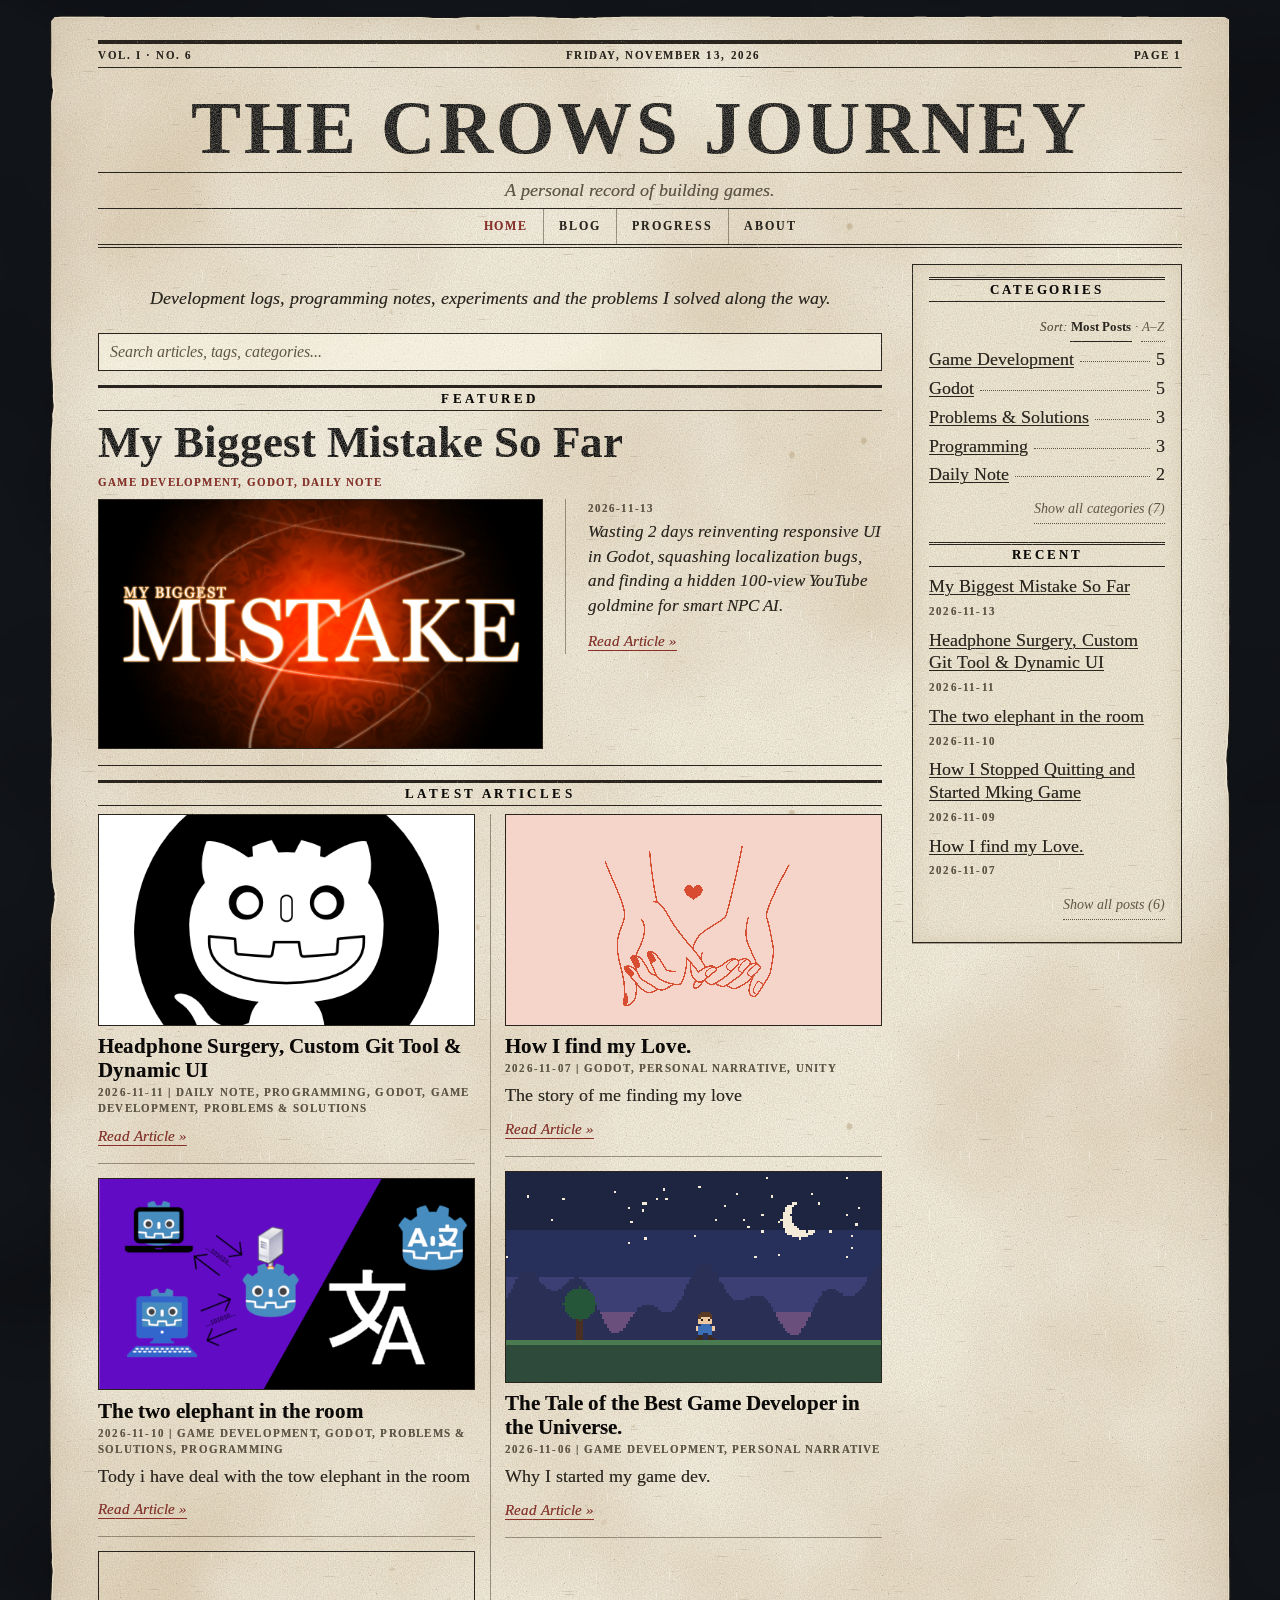
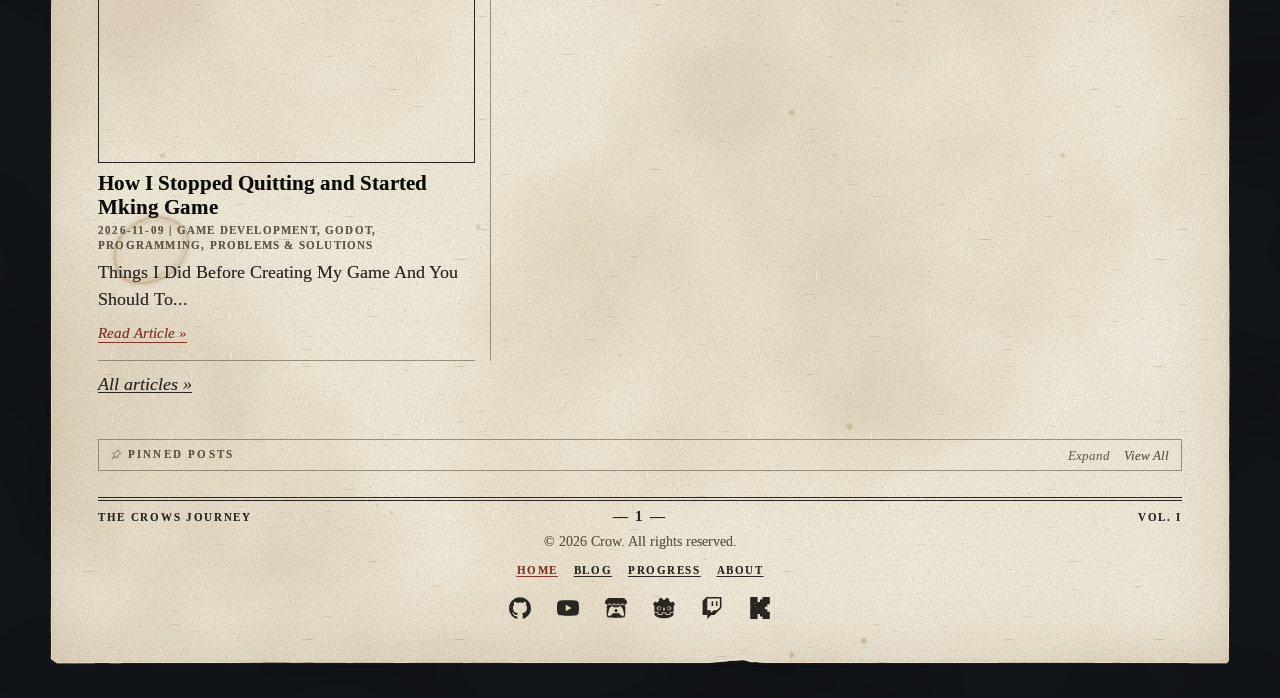
==== commit b9f9370b: "Publish website: 2 new, 12 updated, 0 removed Published from the Writing Desk editor on 2026-11-13T1" ====
--- a/index.html
+++ b/index.html
@@ -1,4 +1,4 @@
-<!doctype html><html lang="en"><head><meta charset="utf-8"><meta name="viewport" content="width=device-width,initial-scale=1"><title>The Crows Journey</title><meta name="description" content="Development logs, programming notes and experiments from building games."><link rel="icon" href="data:image/svg+xml,%3Csvg%20xmlns%3D%22http%3A%2F%2Fwww.w3.org%2F2000%2Fsvg%22%20viewBox%3D%220%200%2032%2032%22%3E%3Crect%20width%3D%2232%22%20height%3D%2232%22%20fill%3D%22%23F6F0E0%22%2F%3E%3Cpath%20d%3D%22M5%205h22v22H5z%22%20fill%3D%22none%22%20stroke%3D%22%2329251E%22%20stroke-width%3D%222%22%2F%3E%3Cpath%20d%3D%22M9%2010h14M9%2015h14M9%2020h9%22%20stroke%3D%22%2329251E%22%20stroke-width%3D%222%22%2F%3E%3C%2Fsvg%3E"><link rel="preload" href="/fonts/LiberationSerif-Regular.woff" as="font" type="font/woff" crossorigin><link rel="preload" href="/fonts/LiberationSerif-Bold.woff" as="font" type="font/woff" crossorigin><link rel="stylesheet" href="/style.css?v=6475917e"><link rel="stylesheet" href="/lightbox.css?v=a3bf4f7c"><link rel="stylesheet" href="/pinned.css?v=783418df"></head><body class="site"><a class="skip" href="#main">Skip to the content</a><svg class="defs" width="0" height="0" aria-hidden="true" focusable="false"><defs><filter id="ink" x="-1%" y="-5%" width="102%" height="110%"><feTurbulence type="fractalNoise" baseFrequency=".04 .06" numOctaves="2" seed="3" result="w"/><feDisplacementMap in="SourceGraphic" in2="w" scale="1.7" result="d"/><feTurbulence type="fractalNoise" baseFrequency=".9" numOctaves="2" seed="8" result="g"/><feColorMatrix in="g" type="matrix" values="0 0 0 0 0  0 0 0 0 0  0 0 0 0 0  -.9 0 0 0 1.32" result="a"/><feComposite in="d" in2="a" operator="in"/></filter></defs></svg><div class="sheet"><div class="paper"><header class="mast"><p class="strip"><span>Vol. I &middot; No. 5</span><span>Friday, November 13, 2026</span><span>Page 1</span></p><h1 class="nameplate">The Crows Journey</h1><p class="sub">A personal record of building games.</p><nav aria-label="Main"><a href="/" aria-current="page">Home</a><a href="/blog/">Blog</a><a href="/progress/">Progress</a><a href="/about/">About</a></nav></header><div class="wrap"><main id="main"><section class="sec body"><p class="intro">Development logs, programming notes, experiments and the problems I solved along the way.</p></section><div class="search" role="search"><input id="q" type="search" placeholder="Search articles, tags, categories..." aria-label="Search articles" autocomplete="off"><button id="x" type="button" hidden>Clear</button></div><div id="results" aria-live="polite"></div><section class="listsec"><h2>Featured</h2><article class="lead" data-cats="[&quot;Daily Note&quot;,&quot;Programming&quot;,&quot;Godot&quot;,&quot;Game Development&quot;,&quot;Problems &amp; Solutions&quot;]"><h3><a href="/blog/post-2/">Headphone Surgery, Custom Git Tool &amp;  Dynamic UI</a></h3><p class="meta kicker">Daily Note, Programming, Godot, Game Development, Problems &amp; Solutions</p><div class="leadbody"><a class="leadpic" href="/blog/post-2/" aria-hidden="true" tabindex="-1"><span class="ph"><img class="" src="/images/blog/post-2/cover-2ff6fc71.png" alt="" loading="lazy" decoding="async" width="512" height="512"></span></a><div><p class="meta"><time datetime="2026-11-11">2026-11-11</time></p><p class="deck"></p><a class="more" href="/blog/post-2/" aria-label="Read the article: Headphone Surgery, Custom Git Tool &amp;  Dynamic UI">Read Article &raquo;</a></div></div></article></section><section class="listsec"><h2>Latest Articles</h2><div class="entries"><article class="entry" data-cats="[&quot;Game Development&quot;,&quot;Godot&quot;,&quot;Problems &amp; Solutions&quot;,&quot;Programming&quot;]"><a class="th" href="/blog/post/" aria-hidden="true" tabindex="-1"><span class="ph"><img class="" src="/images/blog/post/cover-1687a85a.png" alt="" loading="lazy" decoding="async" width="1920" height="1080"></span></a><div><h3><a href="/blog/post/">The two elephant in the room</a></h3><p class="meta"><time datetime="2026-11-10">2026-11-10</time> | Game Development, Godot, Problems &amp; Solutions, Programming</p><p>Tody i have deal with the tow elephant in the room</p><a class="more" href="/blog/post/" aria-label="Read the article: The two elephant in the room">Read Article &raquo;</a></div></article><article class="entry" data-cats="[&quot;Game Development&quot;,&quot;Godot&quot;,&quot;Programming&quot;,&quot;Problems &amp; Solutions&quot;]"><a class="th" href="/blog/set-up-before-making-game/" aria-hidden="true" tabindex="-1"><span class="ph"><img class="" src="/images/blog/set-up-before-making-game/cover-56f077be.png" alt="" loading="lazy" decoding="async" width="1700" height="1700"></span></a><div><h3><a href="/blog/set-up-before-making-game/">How I Stopped Quitting and Started Mking Game</a></h3><p class="meta"><time datetime="2026-11-09">2026-11-09</time> | Game Development, Godot, Programming, Problems &amp; Solutions</p><p>Things I Did Before Creating My Game And You Should To...</p><a class="more" href="/blog/set-up-before-making-game/" aria-label="Read the article: How I Stopped Quitting and Started Mking Game">Read Article &raquo;</a></div></article><article class="entry" data-cats="[&quot;Godot&quot;,&quot;Personal Narrative&quot;,&quot;Unity&quot;]"><a class="th" href="/blog/godot-setup/" aria-hidden="true" tabindex="-1"><span class="ph"><img class="px" src="/images/blog/godot-setup/cover-469770b1.webp" alt="" loading="lazy" decoding="async" width="4800" height="3200"></span></a><div><h3><a href="/blog/godot-setup/">How I find my Love.</a></h3><p class="meta"><time datetime="2026-11-07">2026-11-07</time> | Godot, Personal Narrative, Unity</p><p>The story of me finding my love</p><a class="more" href="/blog/godot-setup/" aria-label="Read the article: How I find my Love.">Read Article &raquo;</a></div></article><article class="entry" data-cats="[&quot;Game Development&quot;,&quot;Personal Narrative&quot;]"><a class="th" href="/blog/starting-game-development/" aria-hidden="true" tabindex="-1"><span class="ph"><img class="px" src="/images/blog/starting-game-development/cover.png" alt="" loading="lazy" decoding="async" width="960" height="540"></span></a><div><h3><a href="/blog/starting-game-development/">The Tale of the Best Game Developer in the Universe.</a></h3><p class="meta"><time datetime="2026-11-06">2026-11-06</time> | Game Development, Personal Narrative</p><p>Why I started my game dev.</p><a class="more" href="/blog/starting-game-development/" aria-label="Read the article: The Tale of the Best Game Developer in the Universe.">Read Article &raquo;</a></div></article></div><p class="allmore"><a href="/blog/">All articles &raquo;</a></p></section></main><aside aria-label="Sidebar"><section><h2 class="ah">Categories</h2><p class="sortby" data-sort-for="fold-cats" role="group" aria-label="Sort categories" hidden>Sort: <button type="button" data-sort="count" aria-pressed="true">Most Posts</button><span aria-hidden="true"> &middot; </span><button type="button" data-sort="az" aria-pressed="false">A&ndash;Z</button></p><ul class="index" id="fold-cats"><li><a data-cat="Game Development" href="/blog/#Game%20Development">Game Development</a><span class="dots" aria-hidden="true"></span><span class="n">4</span></li><li><a data-cat="Godot" href="/blog/#Godot">Godot</a><span class="dots" aria-hidden="true"></span><span class="n">4</span></li><li><a data-cat="Problems &amp; Solutions" href="/blog/#Problems%20%26%20Solutions">Problems &amp; Solutions</a><span class="dots" aria-hidden="true"></span><span class="n">3</span></li><li><a data-cat="Programming" href="/blog/#Programming">Programming</a><span class="dots" aria-hidden="true"></span><span class="n">3</span></li><li><a data-cat="Personal Narrative" href="/blog/#Personal%20Narrative">Personal Narrative</a><span class="dots" aria-hidden="true"></span><span class="n">2</span></li><li class="x"><a data-cat="Daily Note" href="/blog/#Daily%20Note">Daily Note</a><span class="dots" aria-hidden="true"></span><span class="n">1</span></li><li class="x"><a data-cat="Unity" href="/blog/#Unity">Unity</a><span class="dots" aria-hidden="true"></span><span class="n">1</span></li></ul><button type="button" class="fold" data-fold-for="fold-cats" aria-controls="fold-cats" aria-expanded="false" data-more="Show all categories (7)" data-less="Show less" hidden>Show all categories (7)</button></section><section><h2 class="ah">Recent</h2><ul id="fold-recent"><li><a href="/blog/post-2/">Headphone Surgery, Custom Git Tool &amp;  Dynamic UI</a><br><time class="meta" datetime="2026-11-11">2026-11-11</time></li><li><a href="/blog/post/">The two elephant in the room</a><br><time class="meta" datetime="2026-11-10">2026-11-10</time></li><li><a href="/blog/set-up-before-making-game/">How I Stopped Quitting and Started Mking Game</a><br><time class="meta" datetime="2026-11-09">2026-11-09</time></li><li><a href="/blog/godot-setup/">How I find my Love.</a><br><time class="meta" datetime="2026-11-07">2026-11-07</time></li><li><a href="/blog/starting-game-development/">The Tale of the Best Game Developer in the Universe.</a><br><time class="meta" datetime="2026-11-06">2026-11-06</time></li></ul></section><script>(function(){document.querySelectorAll('button.fold').forEach(function(b){var l=document.getElementById(b.dataset.foldFor);if(!l)return;l.setAttribute('data-fold','closed');b.hidden=false;b.addEventListener('click',function(){var o=l.getAttribute('data-fold')==='closed';l.setAttribute('data-fold',o?'open':'closed');b.setAttribute('aria-expanded',o);b.textContent=o?b.dataset.less:b.dataset.more;});});document.querySelectorAll('.sortby').forEach(function(bar){var l=document.getElementById(bar.dataset.sortFor);if(!l)return;var orig=Array.prototype.slice.call(l.children).map(function(li,i){return{li:li,i:i,name:li.querySelector('a').textContent,n:parseInt(li.querySelector('.n').textContent,10)||0};}),btns=bar.querySelectorAll('button');bar.hidden=false;function apply(mode){orig.slice().sort(mode==='az'?function(a,b){return a.name.localeCompare(b.name,'en')||a.i-b.i;}:function(a,b){return b.n-a.n||a.name.localeCompare(b.name,'en')||a.i-b.i;}).forEach(function(o,k){o.li.classList.toggle('x',k>=5);l.appendChild(o.li);});btns.forEach(function(x){x.setAttribute('aria-pressed',x.dataset.sort===mode);});}btns.forEach(function(x){x.addEventListener('click',function(){apply(x.dataset.sort);});});});})();</script></aside><section class="listsec pinned" aria-labelledby="pinned-h-home"><div class="pin-hd"><h2 class="pin-h" id="pinned-h-home"><svg class="pin-ic" viewBox="0 0 16 16" width="11" height="11" aria-hidden="true" focusable="false"><path d="M9.6 1.6l4.8 4.8-1.9.8-2.5 2.5.2 2.5-1.2 1.2-2.8-2.8-4 4-.7-.7 4-4L2.7 6.5l1.2-1.2 2.5.2 2.5-2.5z"/></svg><span>Pinned Posts</span></h2><p class="pin-ctl"><button type="button" class="pin-tg" aria-controls="pinned-l-home" aria-expanded="false" aria-label="Show 2 pinned posts" data-more="Expand" data-less="Collapse" data-label-more="Show 2 pinned posts" data-label-less="Hide 2 pinned posts" hidden>Expand</button><a class="pin-all" href="/pinned/" aria-label="View all pinned posts">View All</a></p></div><ul class="pin-list" id="pinned-l-home" hidden><li class="pin-item"><a class="pin-th" href="/blog/godot-setup/" aria-hidden="true" tabindex="-1"><span class="ph"><img class="px" src="/images/blog/godot-setup/cover-469770b1.webp" alt="" loading="lazy" decoding="async" width="4800" height="3200"></span></a><div class="pin-tx"><a class="pin-t" href="/blog/godot-setup/">How I find my Love.</a><time class="meta" datetime="2026-11-07">2026-11-07</time></div></li><li class="pin-item"><a class="pin-th" href="/blog/set-up-before-making-game/" aria-hidden="true" tabindex="-1"><span class="ph"><img class="" src="/images/blog/set-up-before-making-game/cover-56f077be.png" alt="" loading="lazy" decoding="async" width="1700" height="1700"></span></a><div class="pin-tx"><a class="pin-t" href="/blog/set-up-before-making-game/">How I Stopped Quitting and Started Mking Game</a><time class="meta" datetime="2026-11-09">2026-11-09</time></div></li></ul></section><script data-pin-fold>(function(){document.querySelectorAll('section.pinned').forEach(function(s){var b=s.querySelector('button.pin-tg'),l=b&&document.getElementById(b.getAttribute('aria-controls'));if(!l)return;b.hidden=false;b.addEventListener('click',function(){var o=l.hidden;l.hidden=!o;s.classList.toggle('open',o);b.setAttribute('aria-expanded',o?'true':'false');b.textContent=o?b.dataset.less:b.dataset.more;b.setAttribute('aria-label',o?b.dataset.labelLess:b.dataset.labelMore);});});})();</script></div><footer><p class="folio"><span>The Crows Journey</span><span class="pg">&mdash; 1 &mdash;</span><span>Vol. I</span></p><p>© 2026 Crow. All rights reserved.</p><nav class="fnav" aria-label="Footer"><a href="/" aria-current="page">Home</a><a href="/blog/">Blog</a><a href="/progress/">Progress</a><a href="/about/">About</a></nav><ul class="social" aria-label="Social links"><li><a href="https://github.com/iamtwicrow" target="_blank" rel="noopener noreferrer" aria-label="Github (opens in a new tab)" title="Github"><svg class="ico" viewBox="0 0 24 24" aria-hidden="true" focusable="false"><path d="M12 .297c-6.63 0-12 5.373-12 12 0 5.303 3.438 9.8 8.205 11.385.6.113.82-.258.82-.577 0-.285-.01-1.04-.015-2.04-3.338.724-4.042-1.61-4.042-1.61C4.422 18.07 3.633 17.7 3.633 17.7c-1.087-.744.084-.729.084-.729 1.205.084 1.838 1.236 1.838 1.236 1.07 1.835 2.809 1.305 3.495.998.108-.776.417-1.305.76-1.605-2.665-.3-5.466-1.332-5.466-5.93 0-1.31.465-2.38 1.235-3.22-.135-.303-.54-1.523.105-3.176 0 0 1.005-.322 3.3 1.23.96-.267 1.98-.399 3-.405 1.02.006 2.04.138 3 .405 2.28-1.552 3.285-1.23 3.285-1.23.645 1.653.24 2.873.12 3.176.765.84 1.23 1.91 1.23 3.22 0 4.61-2.805 5.625-5.475 5.92.42.36.81 1.096.81 2.22 0 1.606-.015 2.896-.015 3.286 0 .315.21.69.825.57C20.565 22.092 24 17.592 24 12.297c0-6.627-5.373-12-12-12"/></svg></a></li><li><a href="https://www.youtube.com/@twicrow" target="_blank" rel="noopener noreferrer" aria-label="Youtube (opens in a new tab)" title="Youtube"><svg class="ico" viewBox="0 0 24 24" aria-hidden="true" focusable="false"><path d="M23.498 6.186a3.016 3.016 0 0 0-2.122-2.136C19.505 3.545 12 3.545 12 3.545s-7.505 0-9.377.505A3.017 3.017 0 0 0 .502 6.186C0 8.07 0 12 0 12s0 3.93.502 5.814a3.016 3.016 0 0 0 2.122 2.136c1.871.505 9.376.505 9.376.505s7.505 0 9.377-.505a3.015 3.015 0 0 0 2.122-2.136C24 15.93 24 12 24 12s0-3.93-.502-5.814zM9.545 15.568V8.432L15.818 12l-6.273 3.568z"/></svg></a></li><li><a href="https://twicrow.itch.io/" target="_blank" rel="noopener noreferrer" aria-label="Itch (opens in a new tab)" title="Itch"><svg class="ico" viewBox="0 0 24 24" aria-hidden="true" focusable="false"><path d="M3.13 1.338C2.08 1.96.02 4.328 0 4.95v1.03c0 1.303 1.22 2.45 2.325 2.45 1.33 0 2.436-1.102 2.436-2.41 0 1.308 1.07 2.41 2.4 2.41 1.328 0 2.362-1.102 2.362-2.41 0 1.308 1.137 2.41 2.466 2.41h.024c1.33 0 2.466-1.102 2.466-2.41 0 1.308 1.034 2.41 2.363 2.41 1.33 0 2.4-1.102 2.4-2.41 0 1.308 1.106 2.41 2.435 2.41C22.78 8.43 24 7.282 24 5.98V4.95c-.02-.62-2.082-2.99-3.13-3.612-3.253-.114-5.508-.134-8.87-.133-3.362 0-7.945.053-8.87.133zm6.376 6.477a2.74 2.74 0 0 1-.468.602c-.5.49-1.19.795-1.947.795a2.786 2.786 0 0 1-1.95-.795c-.182-.178-.32-.37-.446-.59-.127.222-.303.412-.486.59a2.788 2.788 0 0 1-1.95.795c-.092 0-.187-.025-.264-.052-.107 1.113-.152 2.176-.168 2.95v.005l-.006 1.167c.02 2.334-.23 7.564 1.03 8.85 1.952.454 5.545.662 9.15.663 3.605 0 7.198-.21 9.15-.664 1.26-1.284 1.01-6.514 1.03-8.848l-.006-1.167v-.004c-.016-.775-.06-1.838-.168-2.95-.077.026-.172.052-.263.052a2.788 2.788 0 0 1-1.95-.795c-.184-.178-.36-.368-.486-.59-.127.22-.265.412-.447.59a2.786 2.786 0 0 1-1.95.794c-.76 0-1.446-.303-1.948-.793a2.74 2.74 0 0 1-.468-.602 2.738 2.738 0 0 1-.463.602 2.787 2.787 0 0 1-1.95.794h-.16a2.787 2.787 0 0 1-1.95-.793 2.738 2.738 0 0 1-.464-.602zm-2.004 2.59v.002c.795.002 1.5 0 2.373.953.687-.072 1.406-.108 2.125-.107.72 0 1.438.035 2.125.107.873-.953 1.578-.95 2.372-.953.376 0 1.876 0 2.92 2.934l1.123 4.028c.832 2.995-.266 3.068-1.636 3.07-2.03-.075-3.156-1.55-3.156-3.025-1.124.184-2.436.276-3.748.277-1.312 0-2.624-.093-3.748-.277 0 1.475-1.125 2.95-3.156 3.026-1.37-.004-2.468-.077-1.636-3.072l1.122-4.027c1.045-2.934 2.545-2.934 2.92-2.934zM12 12.714c-.002.002-2.14 1.964-2.523 2.662l1.4-.056v1.22c0 .056.56.033 1.123.007.562.026 1.124.05 1.124-.008v-1.22l1.4.055C14.138 14.677 12 12.713 12 12.713z"/></svg></a></li><li><a href="https://forum.godotengine.org/u/death3666/" target="_blank" rel="noopener noreferrer" aria-label="Godot (opens in a new tab)" title="Godot"><svg class="ico" viewBox="0 0 24 24" aria-hidden="true" focusable="false"><path d="M9.5598.683c-1.096.244-2.1812.5831-3.1983 1.0951.023.8981.081 1.7582.199 2.6323-.395.253-.81.47-1.178.766-.375.288-.7581.564-1.0971.9011-.6781-.448-1.3962-.869-2.1352-1.2411C1.3532 5.6934.608 6.6186 0 7.6546c.458.7411.936 1.4352 1.4521 2.0942h.014v6.3565c.012 0 .023 0 .035.003l3.8963.376c.204.02.364.184.378.3891l.12 1.7201 3.3994.242.234-1.587c.03-.206.207-.358.415-.358h4.1114c.208 0 .385.152.415.358l.234 1.587 3.3993-.242.12-1.72a.4196.4196 0 01.378-.3891l3.8954-.376c.012 0 .023-.003.035-.003v-.5071h.002V9.7498h.014c.516-.659.994-1.3531 1.4521-2.0942-.608-1.036-1.3541-1.9611-2.1512-2.8192-.739.372-1.4571.793-2.1352 1.2411-.339-.337-.721-.613-1.096-.901-.369-.296-.7841-.5131-1.1781-.7661.117-.8741.175-1.7342.199-2.6323-1.0171-.512-2.1012-.851-3.1983-1.095-.438.736-.838 1.533-1.1871 2.3121-.414-.069-.829-.094-1.2461-.099h-.016c-.417.005-.832.03-1.2461.099-.349-.779-.749-1.576-1.1881-2.3121l.001-.001zM6.4765 9.9889c1.2971 0 2.3492 1.0511 2.3492 2.3482s-1.052 2.3482-2.3492 2.3482c-1.296 0-2.3482-1.051-2.3482-2.3482 0-1.297 1.0511-2.3482 2.3482-2.3482zm11.049 0c1.296 0 2.3482 1.0511 2.3482 2.3482s-1.0511 2.3482-2.3482 2.3482-2.3492-1.051-2.3492-2.3482c0-1.297 1.051-2.3482 2.3492-2.3482zm-10.824.9301c-.861 0-1.559.698-1.559 1.5591s.698 1.5582 1.559 1.5582c.8611 0 1.5592-.698 1.5592-1.5582 0-.86-.697-1.559-1.5591-1.559zm10.598 0c-.8611 0-1.5582.698-1.5582 1.5591s.697 1.5582 1.5581 1.5582c.8611 0 1.5592-.698 1.5592-1.5582 0-.86-.697-1.559-1.5592-1.559zm-5.2985.453c.417 0 .757.308.757.6871v2.1622c0 .379-.339.687-.757.687s-.756-.308-.756-.687V12.059c0-.379.339-.687.756-.687zM1.4601 16.9464c.002.377.006.789.006.871 0 3.7014 4.6944 5.4795 10.5269 5.5005h.014c5.8325-.02 10.5259-1.7991 10.5259-5.5004 0-.084.005-.495.007-.871l-3.5023.338-.121 1.729a.421.421 0 01-.389.3901l-4.1814.296a.4203.4203 0 01-.415-.358l-.238-1.6141h-3.3863l-.238 1.6141a.4192.4192 0 01-.4451.357l-4.1513-.296c-.208-.015-.375-.181-.389-.389l-.12-1.7292-3.5044-.337z"/></svg></a></li><li><a href="https://www.twitch.tv/iamtwicrow" target="_blank" rel="noopener noreferrer" aria-label="Twitch (opens in a new tab)" title="Twitch"><svg class="ico" viewBox="0 0 24 24" aria-hidden="true" focusable="false"><path d="M11.571 4.714h1.715v5.143H11.57zm4.715 0H18v5.143h-1.714zM6 0L1.714 4.286v15.428h5.143V24l4.286-4.286h3.428L22.286 12V0zm14.571 11.143l-3.428 3.428h-3.429l-3 3v-3H6.857V1.714h13.714Z"/></svg></a></li><li><a href="https://kick.com/twicrow" target="_blank" rel="noopener noreferrer" aria-label="Kick (opens in a new tab)" title="Kick"><svg class="ico" viewBox="0 0 24 24" aria-hidden="true" focusable="false"><path d="M1.333 0h8v5.333H12V2.667h2.667V0h8v8H20v2.667h-2.667v2.666H20V16h2.667v8h-8v-2.667H12v-2.666H9.333V24h-8Z"/></svg></a></li></ul></footer></div></div><script>(function () {
+<!doctype html><html lang="en"><head><meta charset="utf-8"><meta name="viewport" content="width=device-width,initial-scale=1"><title>The Crows Journey</title><meta name="description" content="Development logs, programming notes and experiments from building games."><link rel="icon" href="data:image/svg+xml,%3Csvg%20xmlns%3D%22http%3A%2F%2Fwww.w3.org%2F2000%2Fsvg%22%20viewBox%3D%220%200%2032%2032%22%3E%3Crect%20width%3D%2232%22%20height%3D%2232%22%20fill%3D%22%23F6F0E0%22%2F%3E%3Cpath%20d%3D%22M5%205h22v22H5z%22%20fill%3D%22none%22%20stroke%3D%22%2329251E%22%20stroke-width%3D%222%22%2F%3E%3Cpath%20d%3D%22M9%2010h14M9%2015h14M9%2020h9%22%20stroke%3D%22%2329251E%22%20stroke-width%3D%222%22%2F%3E%3C%2Fsvg%3E"><link rel="preload" href="/fonts/LiberationSerif-Regular.woff" as="font" type="font/woff" crossorigin><link rel="preload" href="/fonts/LiberationSerif-Bold.woff" as="font" type="font/woff" crossorigin><link rel="stylesheet" href="/style.css?v=6475917e"><link rel="stylesheet" href="/lightbox.css?v=a3bf4f7c"><link rel="stylesheet" href="/pinned.css?v=783418df"></head><body class="site"><a class="skip" href="#main">Skip to the content</a><svg class="defs" width="0" height="0" aria-hidden="true" focusable="false"><defs><filter id="ink" x="-1%" y="-5%" width="102%" height="110%"><feTurbulence type="fractalNoise" baseFrequency=".04 .06" numOctaves="2" seed="3" result="w"/><feDisplacementMap in="SourceGraphic" in2="w" scale="1.7" result="d"/><feTurbulence type="fractalNoise" baseFrequency=".9" numOctaves="2" seed="8" result="g"/><feColorMatrix in="g" type="matrix" values="0 0 0 0 0  0 0 0 0 0  0 0 0 0 0  -.9 0 0 0 1.32" result="a"/><feComposite in="d" in2="a" operator="in"/></filter></defs></svg><div class="sheet"><div class="paper"><header class="mast"><p class="strip"><span>Vol. I &middot; No. 6</span><span>Friday, November 13, 2026</span><span>Page 1</span></p><h1 class="nameplate">The Crows Journey</h1><p class="sub">A personal record of building games.</p><nav aria-label="Main"><a href="/" aria-current="page">Home</a><a href="/blog/">Blog</a><a href="/progress/">Progress</a><a href="/about/">About</a></nav></header><div class="wrap"><main id="main"><section class="sec body"><p class="intro">Development logs, programming notes, experiments and the problems I solved along the way.</p></section><div class="search" role="search"><input id="q" type="search" placeholder="Search articles, tags, categories..." aria-label="Search articles" autocomplete="off"><button id="x" type="button" hidden>Clear</button></div><div id="results" aria-live="polite"></div><section class="listsec"><h2>Featured</h2><article class="lead" data-cats="[&quot;Game Development&quot;,&quot;Godot&quot;,&quot;Daily Note&quot;]"><h3><a href="/blog/my-bigest-mistek-sofar/">My Biggest Mistake So Far</a></h3><p class="meta kicker">Game Development, Godot, Daily Note</p><div class="leadbody"><a class="leadpic" href="/blog/my-bigest-mistek-sofar/" aria-hidden="true" tabindex="-1"><span class="ph"><img class="" src="/images/blog/my-bigest-mistek-sofar/cover-63cde086.jpg" alt="" loading="lazy" decoding="async" width="1000" height="800"></span></a><div><p class="meta"><time datetime="2026-11-13">2026-11-13</time></p><p class="deck">Wasting 2 days reinventing responsive UI in Godot, squashing localization bugs, and finding a hidden 100-view YouTube goldmine for smart NPC AI.</p><a class="more" href="/blog/my-bigest-mistek-sofar/" aria-label="Read the article: My Biggest Mistake So Far">Read Article &raquo;</a></div></div></article></section><section class="listsec"><h2>Latest Articles</h2><div class="entries"><article class="entry" data-cats="[&quot;Daily Note&quot;,&quot;Programming&quot;,&quot;Godot&quot;,&quot;Game Development&quot;,&quot;Problems &amp; Solutions&quot;]"><a class="th" href="/blog/post-2/" aria-hidden="true" tabindex="-1"><span class="ph"><img class="" src="/images/blog/post-2/cover-2ff6fc71.png" alt="" loading="lazy" decoding="async" width="512" height="512"></span></a><div><h3><a href="/blog/post-2/">Headphone Surgery, Custom Git Tool &amp;  Dynamic UI</a></h3><p class="meta"><time datetime="2026-11-11">2026-11-11</time> | Daily Note, Programming, Godot, Game Development, Problems &amp; Solutions</p><p></p><a class="more" href="/blog/post-2/" aria-label="Read the article: Headphone Surgery, Custom Git Tool &amp;  Dynamic UI">Read Article &raquo;</a></div></article><article class="entry" data-cats="[&quot;Game Development&quot;,&quot;Godot&quot;,&quot;Problems &amp; Solutions&quot;,&quot;Programming&quot;]"><a class="th" href="/blog/post/" aria-hidden="true" tabindex="-1"><span class="ph"><img class="" src="/images/blog/post/cover-1687a85a.png" alt="" loading="lazy" decoding="async" width="1920" height="1080"></span></a><div><h3><a href="/blog/post/">The two elephant in the room</a></h3><p class="meta"><time datetime="2026-11-10">2026-11-10</time> | Game Development, Godot, Problems &amp; Solutions, Programming</p><p>Tody i have deal with the tow elephant in the room</p><a class="more" href="/blog/post/" aria-label="Read the article: The two elephant in the room">Read Article &raquo;</a></div></article><article class="entry" data-cats="[&quot;Game Development&quot;,&quot;Godot&quot;,&quot;Programming&quot;,&quot;Problems &amp; Solutions&quot;]"><a class="th" href="/blog/set-up-before-making-game/" aria-hidden="true" tabindex="-1"><span class="ph"><img class="" src="/images/blog/set-up-before-making-game/cover-56f077be.png" alt="" loading="lazy" decoding="async" width="1700" height="1700"></span></a><div><h3><a href="/blog/set-up-before-making-game/">How I Stopped Quitting and Started Mking Game</a></h3><p class="meta"><time datetime="2026-11-09">2026-11-09</time> | Game Development, Godot, Programming, Problems &amp; Solutions</p><p>Things I Did Before Creating My Game And You Should To...</p><a class="more" href="/blog/set-up-before-making-game/" aria-label="Read the article: How I Stopped Quitting and Started Mking Game">Read Article &raquo;</a></div></article><article class="entry" data-cats="[&quot;Godot&quot;,&quot;Personal Narrative&quot;,&quot;Unity&quot;]"><a class="th" href="/blog/godot-setup/" aria-hidden="true" tabindex="-1"><span class="ph"><img class="px" src="/images/blog/godot-setup/cover-469770b1.webp" alt="" loading="lazy" decoding="async" width="4800" height="3200"></span></a><div><h3><a href="/blog/godot-setup/">How I find my Love.</a></h3><p class="meta"><time datetime="2026-11-07">2026-11-07</time> | Godot, Personal Narrative, Unity</p><p>The story of me finding my love</p><a class="more" href="/blog/godot-setup/" aria-label="Read the article: How I find my Love.">Read Article &raquo;</a></div></article><article class="entry" data-cats="[&quot;Game Development&quot;,&quot;Personal Narrative&quot;]"><a class="th" href="/blog/starting-game-development/" aria-hidden="true" tabindex="-1"><span class="ph"><img class="px" src="/images/blog/starting-game-development/cover.png" alt="" loading="lazy" decoding="async" width="960" height="540"></span></a><div><h3><a href="/blog/starting-game-development/">The Tale of the Best Game Developer in the Universe.</a></h3><p class="meta"><time datetime="2026-11-06">2026-11-06</time> | Game Development, Personal Narrative</p><p>Why I started my game dev.</p><a class="more" href="/blog/starting-game-development/" aria-label="Read the article: The Tale of the Best Game Developer in the Universe.">Read Article &raquo;</a></div></article></div><p class="allmore"><a href="/blog/">All articles &raquo;</a></p></section></main><aside aria-label="Sidebar"><section><h2 class="ah">Categories</h2><p class="sortby" data-sort-for="fold-cats" role="group" aria-label="Sort categories" hidden>Sort: <button type="button" data-sort="count" aria-pressed="true">Most Posts</button><span aria-hidden="true"> &middot; </span><button type="button" data-sort="az" aria-pressed="false">A&ndash;Z</button></p><ul class="index" id="fold-cats"><li><a data-cat="Game Development" href="/blog/#Game%20Development">Game Development</a><span class="dots" aria-hidden="true"></span><span class="n">5</span></li><li><a data-cat="Godot" href="/blog/#Godot">Godot</a><span class="dots" aria-hidden="true"></span><span class="n">5</span></li><li><a data-cat="Problems &amp; Solutions" href="/blog/#Problems%20%26%20Solutions">Problems &amp; Solutions</a><span class="dots" aria-hidden="true"></span><span class="n">3</span></li><li><a data-cat="Programming" href="/blog/#Programming">Programming</a><span class="dots" aria-hidden="true"></span><span class="n">3</span></li><li><a data-cat="Daily Note" href="/blog/#Daily%20Note">Daily Note</a><span class="dots" aria-hidden="true"></span><span class="n">2</span></li><li class="x"><a data-cat="Personal Narrative" href="/blog/#Personal%20Narrative">Personal Narrative</a><span class="dots" aria-hidden="true"></span><span class="n">2</span></li><li class="x"><a data-cat="Unity" href="/blog/#Unity">Unity</a><span class="dots" aria-hidden="true"></span><span class="n">1</span></li></ul><button type="button" class="fold" data-fold-for="fold-cats" aria-controls="fold-cats" aria-expanded="false" data-more="Show all categories (7)" data-less="Show less" hidden>Show all categories (7)</button></section><section><h2 class="ah">Recent</h2><ul id="fold-recent"><li><a href="/blog/my-bigest-mistek-sofar/">My Biggest Mistake So Far</a><br><time class="meta" datetime="2026-11-13">2026-11-13</time></li><li><a href="/blog/post-2/">Headphone Surgery, Custom Git Tool &amp;  Dynamic UI</a><br><time class="meta" datetime="2026-11-11">2026-11-11</time></li><li><a href="/blog/post/">The two elephant in the room</a><br><time class="meta" datetime="2026-11-10">2026-11-10</time></li><li><a href="/blog/set-up-before-making-game/">How I Stopped Quitting and Started Mking Game</a><br><time class="meta" datetime="2026-11-09">2026-11-09</time></li><li><a href="/blog/godot-setup/">How I find my Love.</a><br><time class="meta" datetime="2026-11-07">2026-11-07</time></li><li class="x"><a href="/blog/starting-game-development/">The Tale of the Best Game Developer in the Universe.</a><br><time class="meta" datetime="2026-11-06">2026-11-06</time></li></ul><button type="button" class="fold" data-fold-for="fold-recent" aria-controls="fold-recent" aria-expanded="false" data-more="Show all posts (6)" data-less="Show less" hidden>Show all posts (6)</button></section><script>(function(){document.querySelectorAll('button.fold').forEach(function(b){var l=document.getElementById(b.dataset.foldFor);if(!l)return;l.setAttribute('data-fold','closed');b.hidden=false;b.addEventListener('click',function(){var o=l.getAttribute('data-fold')==='closed';l.setAttribute('data-fold',o?'open':'closed');b.setAttribute('aria-expanded',o);b.textContent=o?b.dataset.less:b.dataset.more;});});document.querySelectorAll('.sortby').forEach(function(bar){var l=document.getElementById(bar.dataset.sortFor);if(!l)return;var orig=Array.prototype.slice.call(l.children).map(function(li,i){return{li:li,i:i,name:li.querySelector('a').textContent,n:parseInt(li.querySelector('.n').textContent,10)||0};}),btns=bar.querySelectorAll('button');bar.hidden=false;function apply(mode){orig.slice().sort(mode==='az'?function(a,b){return a.name.localeCompare(b.name,'en')||a.i-b.i;}:function(a,b){return b.n-a.n||a.name.localeCompare(b.name,'en')||a.i-b.i;}).forEach(function(o,k){o.li.classList.toggle('x',k>=5);l.appendChild(o.li);});btns.forEach(function(x){x.setAttribute('aria-pressed',x.dataset.sort===mode);});}btns.forEach(function(x){x.addEventListener('click',function(){apply(x.dataset.sort);});});});})();</script></aside><section class="listsec pinned" aria-labelledby="pinned-h-home"><div class="pin-hd"><h2 class="pin-h" id="pinned-h-home"><svg class="pin-ic" viewBox="0 0 16 16" width="11" height="11" aria-hidden="true" focusable="false"><path d="M9.6 1.6l4.8 4.8-1.9.8-2.5 2.5.2 2.5-1.2 1.2-2.8-2.8-4 4-.7-.7 4-4L2.7 6.5l1.2-1.2 2.5.2 2.5-2.5z"/></svg><span>Pinned Posts</span></h2><p class="pin-ctl"><button type="button" class="pin-tg" aria-controls="pinned-l-home" aria-expanded="false" aria-label="Show 2 pinned posts" data-more="Expand" data-less="Collapse" data-label-more="Show 2 pinned posts" data-label-less="Hide 2 pinned posts" hidden>Expand</button><a class="pin-all" href="/pinned/" aria-label="View all pinned posts">View All</a></p></div><ul class="pin-list" id="pinned-l-home" hidden><li class="pin-item"><a class="pin-th" href="/blog/godot-setup/" aria-hidden="true" tabindex="-1"><span class="ph"><img class="px" src="/images/blog/godot-setup/cover-469770b1.webp" alt="" loading="lazy" decoding="async" width="4800" height="3200"></span></a><div class="pin-tx"><a class="pin-t" href="/blog/godot-setup/">How I find my Love.</a><time class="meta" datetime="2026-11-07">2026-11-07</time></div></li><li class="pin-item"><a class="pin-th" href="/blog/set-up-before-making-game/" aria-hidden="true" tabindex="-1"><span class="ph"><img class="" src="/images/blog/set-up-before-making-game/cover-56f077be.png" alt="" loading="lazy" decoding="async" width="1700" height="1700"></span></a><div class="pin-tx"><a class="pin-t" href="/blog/set-up-before-making-game/">How I Stopped Quitting and Started Mking Game</a><time class="meta" datetime="2026-11-09">2026-11-09</time></div></li></ul></section><script data-pin-fold>(function(){document.querySelectorAll('section.pinned').forEach(function(s){var b=s.querySelector('button.pin-tg'),l=b&&document.getElementById(b.getAttribute('aria-controls'));if(!l)return;b.hidden=false;b.addEventListener('click',function(){var o=l.hidden;l.hidden=!o;s.classList.toggle('open',o);b.setAttribute('aria-expanded',o?'true':'false');b.textContent=o?b.dataset.less:b.dataset.more;b.setAttribute('aria-label',o?b.dataset.labelLess:b.dataset.labelMore);});});})();</script></div><footer><p class="folio"><span>The Crows Journey</span><span class="pg">&mdash; 1 &mdash;</span><span>Vol. I</span></p><p>© 2026 Crow. All rights reserved.</p><nav class="fnav" aria-label="Footer"><a href="/" aria-current="page">Home</a><a href="/blog/">Blog</a><a href="/progress/">Progress</a><a href="/about/">About</a></nav><ul class="social" aria-label="Social links"><li><a href="https://github.com/iamtwicrow" target="_blank" rel="noopener noreferrer" aria-label="Github (opens in a new tab)" title="Github"><svg class="ico" viewBox="0 0 24 24" aria-hidden="true" focusable="false"><path d="M12 .297c-6.63 0-12 5.373-12 12 0 5.303 3.438 9.8 8.205 11.385.6.113.82-.258.82-.577 0-.285-.01-1.04-.015-2.04-3.338.724-4.042-1.61-4.042-1.61C4.422 18.07 3.633 17.7 3.633 17.7c-1.087-.744.084-.729.084-.729 1.205.084 1.838 1.236 1.838 1.236 1.07 1.835 2.809 1.305 3.495.998.108-.776.417-1.305.76-1.605-2.665-.3-5.466-1.332-5.466-5.93 0-1.31.465-2.38 1.235-3.22-.135-.303-.54-1.523.105-3.176 0 0 1.005-.322 3.3 1.23.96-.267 1.98-.399 3-.405 1.02.006 2.04.138 3 .405 2.28-1.552 3.285-1.23 3.285-1.23.645 1.653.24 2.873.12 3.176.765.84 1.23 1.91 1.23 3.22 0 4.61-2.805 5.625-5.475 5.92.42.36.81 1.096.81 2.22 0 1.606-.015 2.896-.015 3.286 0 .315.21.69.825.57C20.565 22.092 24 17.592 24 12.297c0-6.627-5.373-12-12-12"/></svg></a></li><li><a href="https://www.youtube.com/@twicrow" target="_blank" rel="noopener noreferrer" aria-label="Youtube (opens in a new tab)" title="Youtube"><svg class="ico" viewBox="0 0 24 24" aria-hidden="true" focusable="false"><path d="M23.498 6.186a3.016 3.016 0 0 0-2.122-2.136C19.505 3.545 12 3.545 12 3.545s-7.505 0-9.377.505A3.017 3.017 0 0 0 .502 6.186C0 8.07 0 12 0 12s0 3.93.502 5.814a3.016 3.016 0 0 0 2.122 2.136c1.871.505 9.376.505 9.376.505s7.505 0 9.377-.505a3.015 3.015 0 0 0 2.122-2.136C24 15.93 24 12 24 12s0-3.93-.502-5.814zM9.545 15.568V8.432L15.818 12l-6.273 3.568z"/></svg></a></li><li><a href="https://twicrow.itch.io/" target="_blank" rel="noopener noreferrer" aria-label="Itch (opens in a new tab)" title="Itch"><svg class="ico" viewBox="0 0 24 24" aria-hidden="true" focusable="false"><path d="M3.13 1.338C2.08 1.96.02 4.328 0 4.95v1.03c0 1.303 1.22 2.45 2.325 2.45 1.33 0 2.436-1.102 2.436-2.41 0 1.308 1.07 2.41 2.4 2.41 1.328 0 2.362-1.102 2.362-2.41 0 1.308 1.137 2.41 2.466 2.41h.024c1.33 0 2.466-1.102 2.466-2.41 0 1.308 1.034 2.41 2.363 2.41 1.33 0 2.4-1.102 2.4-2.41 0 1.308 1.106 2.41 2.435 2.41C22.78 8.43 24 7.282 24 5.98V4.95c-.02-.62-2.082-2.99-3.13-3.612-3.253-.114-5.508-.134-8.87-.133-3.362 0-7.945.053-8.87.133zm6.376 6.477a2.74 2.74 0 0 1-.468.602c-.5.49-1.19.795-1.947.795a2.786 2.786 0 0 1-1.95-.795c-.182-.178-.32-.37-.446-.59-.127.222-.303.412-.486.59a2.788 2.788 0 0 1-1.95.795c-.092 0-.187-.025-.264-.052-.107 1.113-.152 2.176-.168 2.95v.005l-.006 1.167c.02 2.334-.23 7.564 1.03 8.85 1.952.454 5.545.662 9.15.663 3.605 0 7.198-.21 9.15-.664 1.26-1.284 1.01-6.514 1.03-8.848l-.006-1.167v-.004c-.016-.775-.06-1.838-.168-2.95-.077.026-.172.052-.263.052a2.788 2.788 0 0 1-1.95-.795c-.184-.178-.36-.368-.486-.59-.127.22-.265.412-.447.59a2.786 2.786 0 0 1-1.95.794c-.76 0-1.446-.303-1.948-.793a2.74 2.74 0 0 1-.468-.602 2.738 2.738 0 0 1-.463.602 2.787 2.787 0 0 1-1.95.794h-.16a2.787 2.787 0 0 1-1.95-.793 2.738 2.738 0 0 1-.464-.602zm-2.004 2.59v.002c.795.002 1.5 0 2.373.953.687-.072 1.406-.108 2.125-.107.72 0 1.438.035 2.125.107.873-.953 1.578-.95 2.372-.953.376 0 1.876 0 2.92 2.934l1.123 4.028c.832 2.995-.266 3.068-1.636 3.07-2.03-.075-3.156-1.55-3.156-3.025-1.124.184-2.436.276-3.748.277-1.312 0-2.624-.093-3.748-.277 0 1.475-1.125 2.95-3.156 3.026-1.37-.004-2.468-.077-1.636-3.072l1.122-4.027c1.045-2.934 2.545-2.934 2.92-2.934zM12 12.714c-.002.002-2.14 1.964-2.523 2.662l1.4-.056v1.22c0 .056.56.033 1.123.007.562.026 1.124.05 1.124-.008v-1.22l1.4.055C14.138 14.677 12 12.713 12 12.713z"/></svg></a></li><li><a href="https://forum.godotengine.org/u/death3666/" target="_blank" rel="noopener noreferrer" aria-label="Godot (opens in a new tab)" title="Godot"><svg class="ico" viewBox="0 0 24 24" aria-hidden="true" focusable="false"><path d="M9.5598.683c-1.096.244-2.1812.5831-3.1983 1.0951.023.8981.081 1.7582.199 2.6323-.395.253-.81.47-1.178.766-.375.288-.7581.564-1.0971.9011-.6781-.448-1.3962-.869-2.1352-1.2411C1.3532 5.6934.608 6.6186 0 7.6546c.458.7411.936 1.4352 1.4521 2.0942h.014v6.3565c.012 0 .023 0 .035.003l3.8963.376c.204.02.364.184.378.3891l.12 1.7201 3.3994.242.234-1.587c.03-.206.207-.358.415-.358h4.1114c.208 0 .385.152.415.358l.234 1.587 3.3993-.242.12-1.72a.4196.4196 0 01.378-.3891l3.8954-.376c.012 0 .023-.003.035-.003v-.5071h.002V9.7498h.014c.516-.659.994-1.3531 1.4521-2.0942-.608-1.036-1.3541-1.9611-2.1512-2.8192-.739.372-1.4571.793-2.1352 1.2411-.339-.337-.721-.613-1.096-.901-.369-.296-.7841-.5131-1.1781-.7661.117-.8741.175-1.7342.199-2.6323-1.0171-.512-2.1012-.851-3.1983-1.095-.438.736-.838 1.533-1.1871 2.3121-.414-.069-.829-.094-1.2461-.099h-.016c-.417.005-.832.03-1.2461.099-.349-.779-.749-1.576-1.1881-2.3121l.001-.001zM6.4765 9.9889c1.2971 0 2.3492 1.0511 2.3492 2.3482s-1.052 2.3482-2.3492 2.3482c-1.296 0-2.3482-1.051-2.3482-2.3482 0-1.297 1.0511-2.3482 2.3482-2.3482zm11.049 0c1.296 0 2.3482 1.0511 2.3482 2.3482s-1.0511 2.3482-2.3482 2.3482-2.3492-1.051-2.3492-2.3482c0-1.297 1.051-2.3482 2.3492-2.3482zm-10.824.9301c-.861 0-1.559.698-1.559 1.5591s.698 1.5582 1.559 1.5582c.8611 0 1.5592-.698 1.5592-1.5582 0-.86-.697-1.559-1.5591-1.559zm10.598 0c-.8611 0-1.5582.698-1.5582 1.5591s.697 1.5582 1.5581 1.5582c.8611 0 1.5592-.698 1.5592-1.5582 0-.86-.697-1.559-1.5592-1.559zm-5.2985.453c.417 0 .757.308.757.6871v2.1622c0 .379-.339.687-.757.687s-.756-.308-.756-.687V12.059c0-.379.339-.687.756-.687zM1.4601 16.9464c.002.377.006.789.006.871 0 3.7014 4.6944 5.4795 10.5269 5.5005h.014c5.8325-.02 10.5259-1.7991 10.5259-5.5004 0-.084.005-.495.007-.871l-3.5023.338-.121 1.729a.421.421 0 01-.389.3901l-4.1814.296a.4203.4203 0 01-.415-.358l-.238-1.6141h-3.3863l-.238 1.6141a.4192.4192 0 01-.4451.357l-4.1513-.296c-.208-.015-.375-.181-.389-.389l-.12-1.7292-3.5044-.337z"/></svg></a></li><li><a href="https://www.twitch.tv/iamtwicrow" target="_blank" rel="noopener noreferrer" aria-label="Twitch (opens in a new tab)" title="Twitch"><svg class="ico" viewBox="0 0 24 24" aria-hidden="true" focusable="false"><path d="M11.571 4.714h1.715v5.143H11.57zm4.715 0H18v5.143h-1.714zM6 0L1.714 4.286v15.428h5.143V24l4.286-4.286h3.428L22.286 12V0zm14.571 11.143l-3.428 3.428h-3.429l-3 3v-3H6.857V1.714h13.714Z"/></svg></a></li><li><a href="https://kick.com/twicrow" target="_blank" rel="noopener noreferrer" aria-label="Kick (opens in a new tab)" title="Kick"><svg class="ico" viewBox="0 0 24 24" aria-hidden="true" focusable="false"><path d="M1.333 0h8v5.333H12V2.667h2.667V0h8v8H20v2.667h-2.667v2.666H20V16h2.667v8h-8v-2.667H12v-2.666H9.333V24h-8Z"/></svg></a></li></ul></footer></div></div><script>(function () {
   var paper = document.querySelector('.sheet > .paper');
   if (!paper || !window.CSS || !CSS.supports || !CSS.supports('clip-path', 'path("M0 0L1 0L1 1Z")')) return;
   var rim = document.createElement('i');
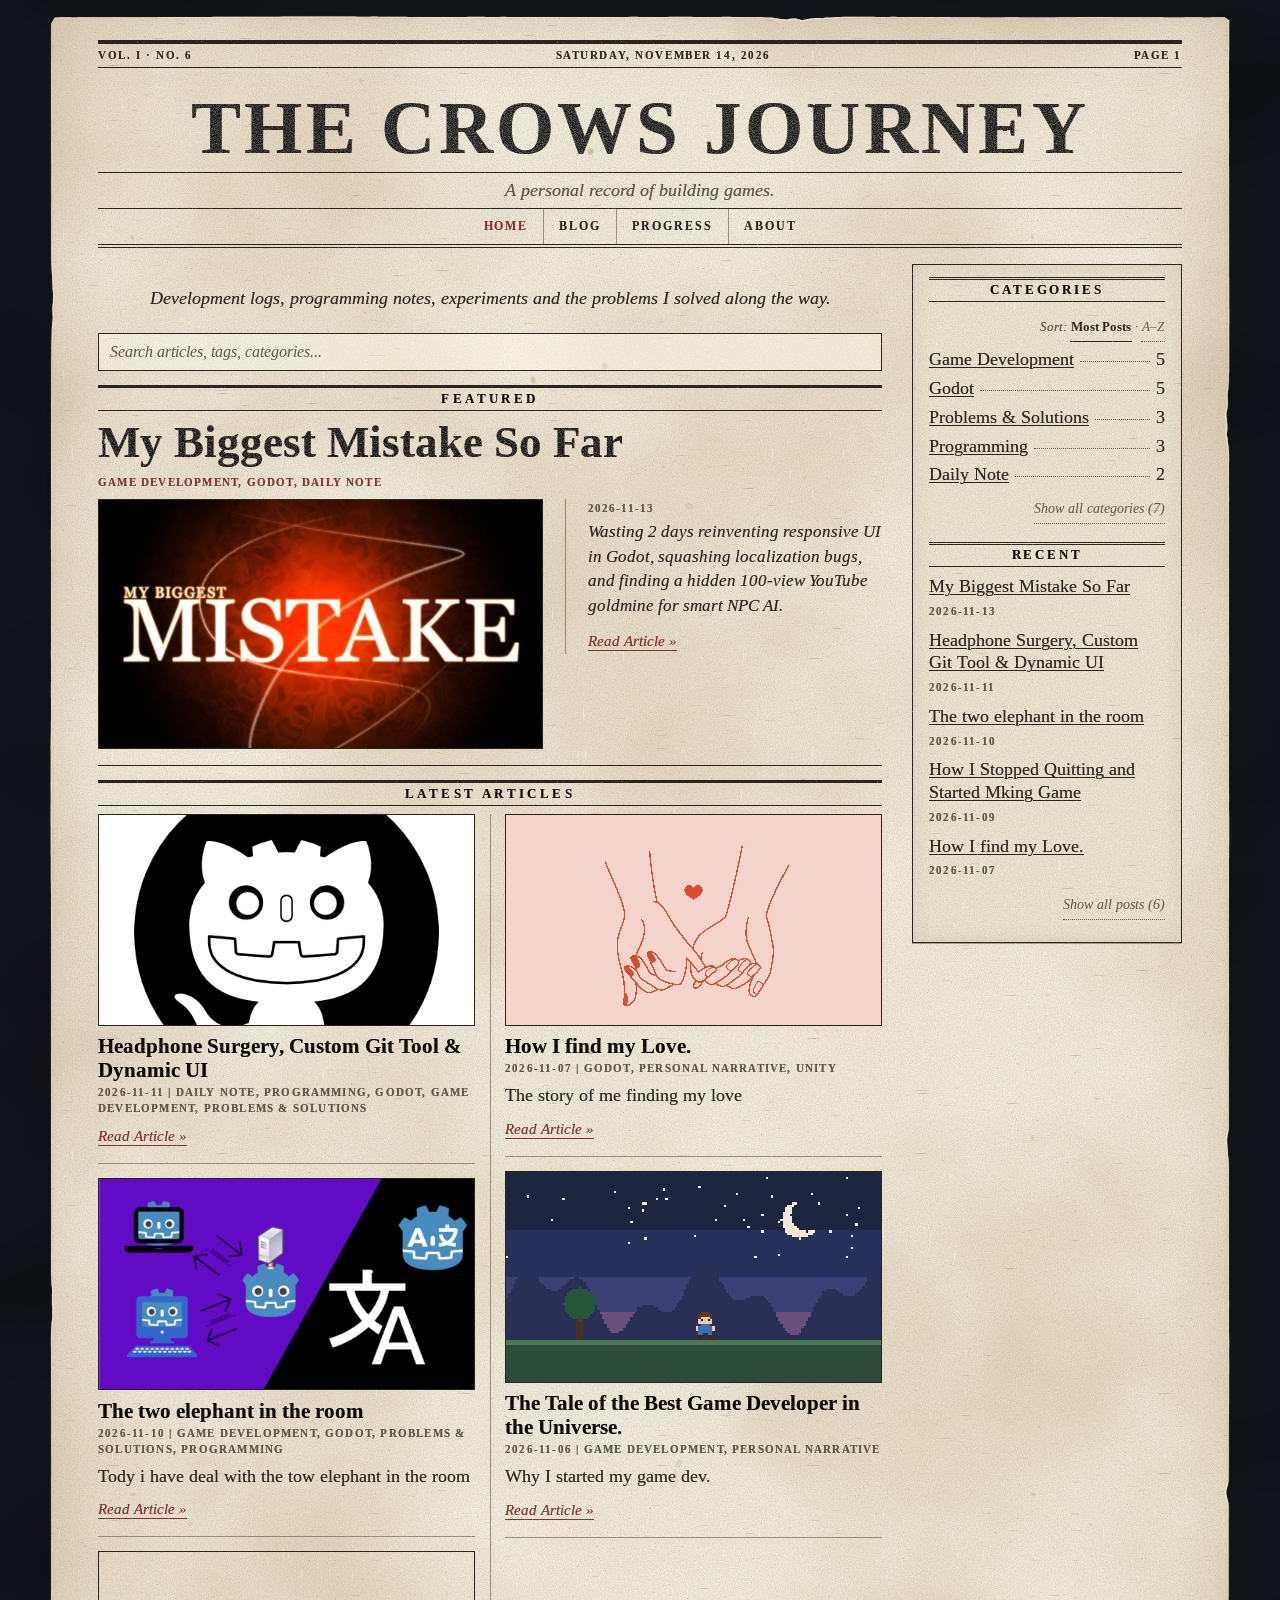
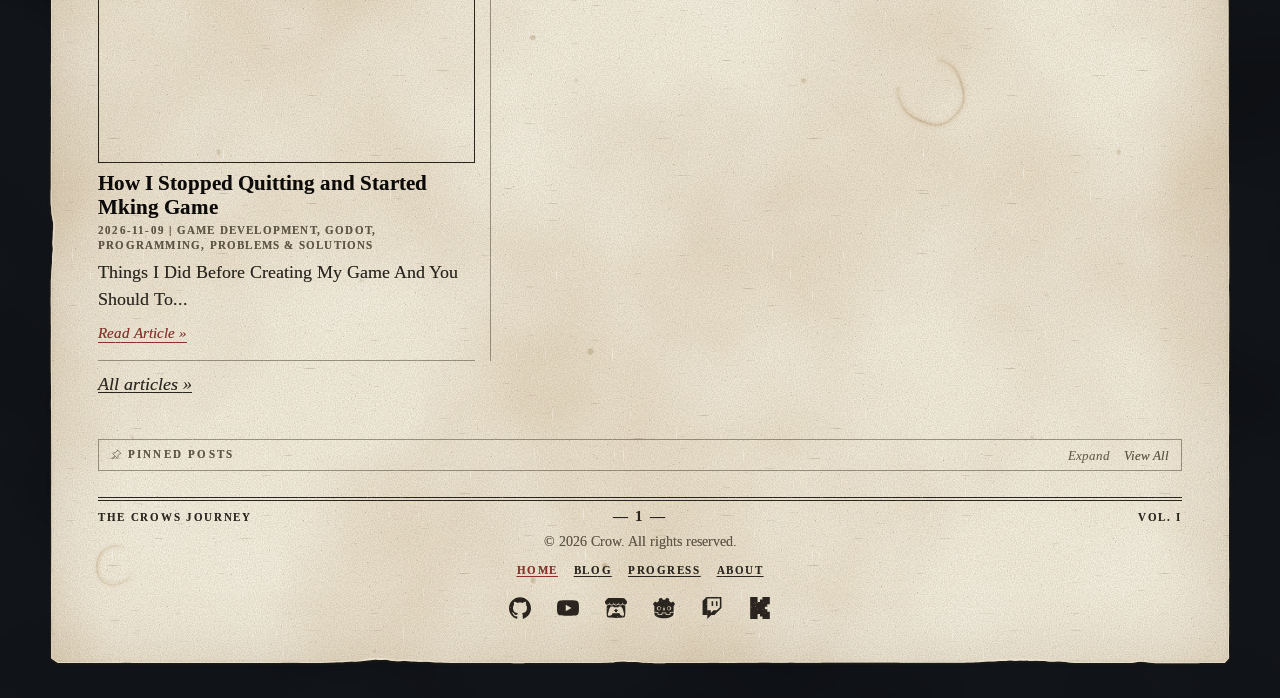
==== commit b4e01022: "Publish website: 0 new, 12 updated, 0 removed Published from the Writing Desk editor on 2026-11-13T2" ====
--- a/index.html
+++ b/index.html
@@ -1,4 +1,4 @@
-<!doctype html><html lang="en"><head><meta charset="utf-8"><meta name="viewport" content="width=device-width,initial-scale=1"><title>The Crows Journey</title><meta name="description" content="Development logs, programming notes and experiments from building games."><link rel="icon" href="data:image/svg+xml,%3Csvg%20xmlns%3D%22http%3A%2F%2Fwww.w3.org%2F2000%2Fsvg%22%20viewBox%3D%220%200%2032%2032%22%3E%3Crect%20width%3D%2232%22%20height%3D%2232%22%20fill%3D%22%23F6F0E0%22%2F%3E%3Cpath%20d%3D%22M5%205h22v22H5z%22%20fill%3D%22none%22%20stroke%3D%22%2329251E%22%20stroke-width%3D%222%22%2F%3E%3Cpath%20d%3D%22M9%2010h14M9%2015h14M9%2020h9%22%20stroke%3D%22%2329251E%22%20stroke-width%3D%222%22%2F%3E%3C%2Fsvg%3E"><link rel="preload" href="/fonts/LiberationSerif-Regular.woff" as="font" type="font/woff" crossorigin><link rel="preload" href="/fonts/LiberationSerif-Bold.woff" as="font" type="font/woff" crossorigin><link rel="stylesheet" href="/style.css?v=6475917e"><link rel="stylesheet" href="/lightbox.css?v=a3bf4f7c"><link rel="stylesheet" href="/pinned.css?v=783418df"></head><body class="site"><a class="skip" href="#main">Skip to the content</a><svg class="defs" width="0" height="0" aria-hidden="true" focusable="false"><defs><filter id="ink" x="-1%" y="-5%" width="102%" height="110%"><feTurbulence type="fractalNoise" baseFrequency=".04 .06" numOctaves="2" seed="3" result="w"/><feDisplacementMap in="SourceGraphic" in2="w" scale="1.7" result="d"/><feTurbulence type="fractalNoise" baseFrequency=".9" numOctaves="2" seed="8" result="g"/><feColorMatrix in="g" type="matrix" values="0 0 0 0 0  0 0 0 0 0  0 0 0 0 0  -.9 0 0 0 1.32" result="a"/><feComposite in="d" in2="a" operator="in"/></filter></defs></svg><div class="sheet"><div class="paper"><header class="mast"><p class="strip"><span>Vol. I &middot; No. 6</span><span>Friday, November 13, 2026</span><span>Page 1</span></p><h1 class="nameplate">The Crows Journey</h1><p class="sub">A personal record of building games.</p><nav aria-label="Main"><a href="/" aria-current="page">Home</a><a href="/blog/">Blog</a><a href="/progress/">Progress</a><a href="/about/">About</a></nav></header><div class="wrap"><main id="main"><section class="sec body"><p class="intro">Development logs, programming notes, experiments and the problems I solved along the way.</p></section><div class="search" role="search"><input id="q" type="search" placeholder="Search articles, tags, categories..." aria-label="Search articles" autocomplete="off"><button id="x" type="button" hidden>Clear</button></div><div id="results" aria-live="polite"></div><section class="listsec"><h2>Featured</h2><article class="lead" data-cats="[&quot;Game Development&quot;,&quot;Godot&quot;,&quot;Daily Note&quot;]"><h3><a href="/blog/my-bigest-mistek-sofar/">My Biggest Mistake So Far</a></h3><p class="meta kicker">Game Development, Godot, Daily Note</p><div class="leadbody"><a class="leadpic" href="/blog/my-bigest-mistek-sofar/" aria-hidden="true" tabindex="-1"><span class="ph"><img class="" src="/images/blog/my-bigest-mistek-sofar/cover-63cde086.jpg" alt="" loading="lazy" decoding="async" width="1000" height="800"></span></a><div><p class="meta"><time datetime="2026-11-13">2026-11-13</time></p><p class="deck">Wasting 2 days reinventing responsive UI in Godot, squashing localization bugs, and finding a hidden 100-view YouTube goldmine for smart NPC AI.</p><a class="more" href="/blog/my-bigest-mistek-sofar/" aria-label="Read the article: My Biggest Mistake So Far">Read Article &raquo;</a></div></div></article></section><section class="listsec"><h2>Latest Articles</h2><div class="entries"><article class="entry" data-cats="[&quot;Daily Note&quot;,&quot;Programming&quot;,&quot;Godot&quot;,&quot;Game Development&quot;,&quot;Problems &amp; Solutions&quot;]"><a class="th" href="/blog/post-2/" aria-hidden="true" tabindex="-1"><span class="ph"><img class="" src="/images/blog/post-2/cover-2ff6fc71.png" alt="" loading="lazy" decoding="async" width="512" height="512"></span></a><div><h3><a href="/blog/post-2/">Headphone Surgery, Custom Git Tool &amp;  Dynamic UI</a></h3><p class="meta"><time datetime="2026-11-11">2026-11-11</time> | Daily Note, Programming, Godot, Game Development, Problems &amp; Solutions</p><p></p><a class="more" href="/blog/post-2/" aria-label="Read the article: Headphone Surgery, Custom Git Tool &amp;  Dynamic UI">Read Article &raquo;</a></div></article><article class="entry" data-cats="[&quot;Game Development&quot;,&quot;Godot&quot;,&quot;Problems &amp; Solutions&quot;,&quot;Programming&quot;]"><a class="th" href="/blog/post/" aria-hidden="true" tabindex="-1"><span class="ph"><img class="" src="/images/blog/post/cover-1687a85a.png" alt="" loading="lazy" decoding="async" width="1920" height="1080"></span></a><div><h3><a href="/blog/post/">The two elephant in the room</a></h3><p class="meta"><time datetime="2026-11-10">2026-11-10</time> | Game Development, Godot, Problems &amp; Solutions, Programming</p><p>Tody i have deal with the tow elephant in the room</p><a class="more" href="/blog/post/" aria-label="Read the article: The two elephant in the room">Read Article &raquo;</a></div></article><article class="entry" data-cats="[&quot;Game Development&quot;,&quot;Godot&quot;,&quot;Programming&quot;,&quot;Problems &amp; Solutions&quot;]"><a class="th" href="/blog/set-up-before-making-game/" aria-hidden="true" tabindex="-1"><span class="ph"><img class="" src="/images/blog/set-up-before-making-game/cover-56f077be.png" alt="" loading="lazy" decoding="async" width="1700" height="1700"></span></a><div><h3><a href="/blog/set-up-before-making-game/">How I Stopped Quitting and Started Mking Game</a></h3><p class="meta"><time datetime="2026-11-09">2026-11-09</time> | Game Development, Godot, Programming, Problems &amp; Solutions</p><p>Things I Did Before Creating My Game And You Should To...</p><a class="more" href="/blog/set-up-before-making-game/" aria-label="Read the article: How I Stopped Quitting and Started Mking Game">Read Article &raquo;</a></div></article><article class="entry" data-cats="[&quot;Godot&quot;,&quot;Personal Narrative&quot;,&quot;Unity&quot;]"><a class="th" href="/blog/godot-setup/" aria-hidden="true" tabindex="-1"><span class="ph"><img class="px" src="/images/blog/godot-setup/cover-469770b1.webp" alt="" loading="lazy" decoding="async" width="4800" height="3200"></span></a><div><h3><a href="/blog/godot-setup/">How I find my Love.</a></h3><p class="meta"><time datetime="2026-11-07">2026-11-07</time> | Godot, Personal Narrative, Unity</p><p>The story of me finding my love</p><a class="more" href="/blog/godot-setup/" aria-label="Read the article: How I find my Love.">Read Article &raquo;</a></div></article><article class="entry" data-cats="[&quot;Game Development&quot;,&quot;Personal Narrative&quot;]"><a class="th" href="/blog/starting-game-development/" aria-hidden="true" tabindex="-1"><span class="ph"><img class="px" src="/images/blog/starting-game-development/cover.png" alt="" loading="lazy" decoding="async" width="960" height="540"></span></a><div><h3><a href="/blog/starting-game-development/">The Tale of the Best Game Developer in the Universe.</a></h3><p class="meta"><time datetime="2026-11-06">2026-11-06</time> | Game Development, Personal Narrative</p><p>Why I started my game dev.</p><a class="more" href="/blog/starting-game-development/" aria-label="Read the article: The Tale of the Best Game Developer in the Universe.">Read Article &raquo;</a></div></article></div><p class="allmore"><a href="/blog/">All articles &raquo;</a></p></section></main><aside aria-label="Sidebar"><section><h2 class="ah">Categories</h2><p class="sortby" data-sort-for="fold-cats" role="group" aria-label="Sort categories" hidden>Sort: <button type="button" data-sort="count" aria-pressed="true">Most Posts</button><span aria-hidden="true"> &middot; </span><button type="button" data-sort="az" aria-pressed="false">A&ndash;Z</button></p><ul class="index" id="fold-cats"><li><a data-cat="Game Development" href="/blog/#Game%20Development">Game Development</a><span class="dots" aria-hidden="true"></span><span class="n">5</span></li><li><a data-cat="Godot" href="/blog/#Godot">Godot</a><span class="dots" aria-hidden="true"></span><span class="n">5</span></li><li><a data-cat="Problems &amp; Solutions" href="/blog/#Problems%20%26%20Solutions">Problems &amp; Solutions</a><span class="dots" aria-hidden="true"></span><span class="n">3</span></li><li><a data-cat="Programming" href="/blog/#Programming">Programming</a><span class="dots" aria-hidden="true"></span><span class="n">3</span></li><li><a data-cat="Daily Note" href="/blog/#Daily%20Note">Daily Note</a><span class="dots" aria-hidden="true"></span><span class="n">2</span></li><li class="x"><a data-cat="Personal Narrative" href="/blog/#Personal%20Narrative">Personal Narrative</a><span class="dots" aria-hidden="true"></span><span class="n">2</span></li><li class="x"><a data-cat="Unity" href="/blog/#Unity">Unity</a><span class="dots" aria-hidden="true"></span><span class="n">1</span></li></ul><button type="button" class="fold" data-fold-for="fold-cats" aria-controls="fold-cats" aria-expanded="false" data-more="Show all categories (7)" data-less="Show less" hidden>Show all categories (7)</button></section><section><h2 class="ah">Recent</h2><ul id="fold-recent"><li><a href="/blog/my-bigest-mistek-sofar/">My Biggest Mistake So Far</a><br><time class="meta" datetime="2026-11-13">2026-11-13</time></li><li><a href="/blog/post-2/">Headphone Surgery, Custom Git Tool &amp;  Dynamic UI</a><br><time class="meta" datetime="2026-11-11">2026-11-11</time></li><li><a href="/blog/post/">The two elephant in the room</a><br><time class="meta" datetime="2026-11-10">2026-11-10</time></li><li><a href="/blog/set-up-before-making-game/">How I Stopped Quitting and Started Mking Game</a><br><time class="meta" datetime="2026-11-09">2026-11-09</time></li><li><a href="/blog/godot-setup/">How I find my Love.</a><br><time class="meta" datetime="2026-11-07">2026-11-07</time></li><li class="x"><a href="/blog/starting-game-development/">The Tale of the Best Game Developer in the Universe.</a><br><time class="meta" datetime="2026-11-06">2026-11-06</time></li></ul><button type="button" class="fold" data-fold-for="fold-recent" aria-controls="fold-recent" aria-expanded="false" data-more="Show all posts (6)" data-less="Show less" hidden>Show all posts (6)</button></section><script>(function(){document.querySelectorAll('button.fold').forEach(function(b){var l=document.getElementById(b.dataset.foldFor);if(!l)return;l.setAttribute('data-fold','closed');b.hidden=false;b.addEventListener('click',function(){var o=l.getAttribute('data-fold')==='closed';l.setAttribute('data-fold',o?'open':'closed');b.setAttribute('aria-expanded',o);b.textContent=o?b.dataset.less:b.dataset.more;});});document.querySelectorAll('.sortby').forEach(function(bar){var l=document.getElementById(bar.dataset.sortFor);if(!l)return;var orig=Array.prototype.slice.call(l.children).map(function(li,i){return{li:li,i:i,name:li.querySelector('a').textContent,n:parseInt(li.querySelector('.n').textContent,10)||0};}),btns=bar.querySelectorAll('button');bar.hidden=false;function apply(mode){orig.slice().sort(mode==='az'?function(a,b){return a.name.localeCompare(b.name,'en')||a.i-b.i;}:function(a,b){return b.n-a.n||a.name.localeCompare(b.name,'en')||a.i-b.i;}).forEach(function(o,k){o.li.classList.toggle('x',k>=5);l.appendChild(o.li);});btns.forEach(function(x){x.setAttribute('aria-pressed',x.dataset.sort===mode);});}btns.forEach(function(x){x.addEventListener('click',function(){apply(x.dataset.sort);});});});})();</script></aside><section class="listsec pinned" aria-labelledby="pinned-h-home"><div class="pin-hd"><h2 class="pin-h" id="pinned-h-home"><svg class="pin-ic" viewBox="0 0 16 16" width="11" height="11" aria-hidden="true" focusable="false"><path d="M9.6 1.6l4.8 4.8-1.9.8-2.5 2.5.2 2.5-1.2 1.2-2.8-2.8-4 4-.7-.7 4-4L2.7 6.5l1.2-1.2 2.5.2 2.5-2.5z"/></svg><span>Pinned Posts</span></h2><p class="pin-ctl"><button type="button" class="pin-tg" aria-controls="pinned-l-home" aria-expanded="false" aria-label="Show 2 pinned posts" data-more="Expand" data-less="Collapse" data-label-more="Show 2 pinned posts" data-label-less="Hide 2 pinned posts" hidden>Expand</button><a class="pin-all" href="/pinned/" aria-label="View all pinned posts">View All</a></p></div><ul class="pin-list" id="pinned-l-home" hidden><li class="pin-item"><a class="pin-th" href="/blog/godot-setup/" aria-hidden="true" tabindex="-1"><span class="ph"><img class="px" src="/images/blog/godot-setup/cover-469770b1.webp" alt="" loading="lazy" decoding="async" width="4800" height="3200"></span></a><div class="pin-tx"><a class="pin-t" href="/blog/godot-setup/">How I find my Love.</a><time class="meta" datetime="2026-11-07">2026-11-07</time></div></li><li class="pin-item"><a class="pin-th" href="/blog/set-up-before-making-game/" aria-hidden="true" tabindex="-1"><span class="ph"><img class="" src="/images/blog/set-up-before-making-game/cover-56f077be.png" alt="" loading="lazy" decoding="async" width="1700" height="1700"></span></a><div class="pin-tx"><a class="pin-t" href="/blog/set-up-before-making-game/">How I Stopped Quitting and Started Mking Game</a><time class="meta" datetime="2026-11-09">2026-11-09</time></div></li></ul></section><script data-pin-fold>(function(){document.querySelectorAll('section.pinned').forEach(function(s){var b=s.querySelector('button.pin-tg'),l=b&&document.getElementById(b.getAttribute('aria-controls'));if(!l)return;b.hidden=false;b.addEventListener('click',function(){var o=l.hidden;l.hidden=!o;s.classList.toggle('open',o);b.setAttribute('aria-expanded',o?'true':'false');b.textContent=o?b.dataset.less:b.dataset.more;b.setAttribute('aria-label',o?b.dataset.labelLess:b.dataset.labelMore);});});})();</script></div><footer><p class="folio"><span>The Crows Journey</span><span class="pg">&mdash; 1 &mdash;</span><span>Vol. I</span></p><p>© 2026 Crow. All rights reserved.</p><nav class="fnav" aria-label="Footer"><a href="/" aria-current="page">Home</a><a href="/blog/">Blog</a><a href="/progress/">Progress</a><a href="/about/">About</a></nav><ul class="social" aria-label="Social links"><li><a href="https://github.com/iamtwicrow" target="_blank" rel="noopener noreferrer" aria-label="Github (opens in a new tab)" title="Github"><svg class="ico" viewBox="0 0 24 24" aria-hidden="true" focusable="false"><path d="M12 .297c-6.63 0-12 5.373-12 12 0 5.303 3.438 9.8 8.205 11.385.6.113.82-.258.82-.577 0-.285-.01-1.04-.015-2.04-3.338.724-4.042-1.61-4.042-1.61C4.422 18.07 3.633 17.7 3.633 17.7c-1.087-.744.084-.729.084-.729 1.205.084 1.838 1.236 1.838 1.236 1.07 1.835 2.809 1.305 3.495.998.108-.776.417-1.305.76-1.605-2.665-.3-5.466-1.332-5.466-5.93 0-1.31.465-2.38 1.235-3.22-.135-.303-.54-1.523.105-3.176 0 0 1.005-.322 3.3 1.23.96-.267 1.98-.399 3-.405 1.02.006 2.04.138 3 .405 2.28-1.552 3.285-1.23 3.285-1.23.645 1.653.24 2.873.12 3.176.765.84 1.23 1.91 1.23 3.22 0 4.61-2.805 5.625-5.475 5.92.42.36.81 1.096.81 2.22 0 1.606-.015 2.896-.015 3.286 0 .315.21.69.825.57C20.565 22.092 24 17.592 24 12.297c0-6.627-5.373-12-12-12"/></svg></a></li><li><a href="https://www.youtube.com/@twicrow" target="_blank" rel="noopener noreferrer" aria-label="Youtube (opens in a new tab)" title="Youtube"><svg class="ico" viewBox="0 0 24 24" aria-hidden="true" focusable="false"><path d="M23.498 6.186a3.016 3.016 0 0 0-2.122-2.136C19.505 3.545 12 3.545 12 3.545s-7.505 0-9.377.505A3.017 3.017 0 0 0 .502 6.186C0 8.07 0 12 0 12s0 3.93.502 5.814a3.016 3.016 0 0 0 2.122 2.136c1.871.505 9.376.505 9.376.505s7.505 0 9.377-.505a3.015 3.015 0 0 0 2.122-2.136C24 15.93 24 12 24 12s0-3.93-.502-5.814zM9.545 15.568V8.432L15.818 12l-6.273 3.568z"/></svg></a></li><li><a href="https://twicrow.itch.io/" target="_blank" rel="noopener noreferrer" aria-label="Itch (opens in a new tab)" title="Itch"><svg class="ico" viewBox="0 0 24 24" aria-hidden="true" focusable="false"><path d="M3.13 1.338C2.08 1.96.02 4.328 0 4.95v1.03c0 1.303 1.22 2.45 2.325 2.45 1.33 0 2.436-1.102 2.436-2.41 0 1.308 1.07 2.41 2.4 2.41 1.328 0 2.362-1.102 2.362-2.41 0 1.308 1.137 2.41 2.466 2.41h.024c1.33 0 2.466-1.102 2.466-2.41 0 1.308 1.034 2.41 2.363 2.41 1.33 0 2.4-1.102 2.4-2.41 0 1.308 1.106 2.41 2.435 2.41C22.78 8.43 24 7.282 24 5.98V4.95c-.02-.62-2.082-2.99-3.13-3.612-3.253-.114-5.508-.134-8.87-.133-3.362 0-7.945.053-8.87.133zm6.376 6.477a2.74 2.74 0 0 1-.468.602c-.5.49-1.19.795-1.947.795a2.786 2.786 0 0 1-1.95-.795c-.182-.178-.32-.37-.446-.59-.127.222-.303.412-.486.59a2.788 2.788 0 0 1-1.95.795c-.092 0-.187-.025-.264-.052-.107 1.113-.152 2.176-.168 2.95v.005l-.006 1.167c.02 2.334-.23 7.564 1.03 8.85 1.952.454 5.545.662 9.15.663 3.605 0 7.198-.21 9.15-.664 1.26-1.284 1.01-6.514 1.03-8.848l-.006-1.167v-.004c-.016-.775-.06-1.838-.168-2.95-.077.026-.172.052-.263.052a2.788 2.788 0 0 1-1.95-.795c-.184-.178-.36-.368-.486-.59-.127.22-.265.412-.447.59a2.786 2.786 0 0 1-1.95.794c-.76 0-1.446-.303-1.948-.793a2.74 2.74 0 0 1-.468-.602 2.738 2.738 0 0 1-.463.602 2.787 2.787 0 0 1-1.95.794h-.16a2.787 2.787 0 0 1-1.95-.793 2.738 2.738 0 0 1-.464-.602zm-2.004 2.59v.002c.795.002 1.5 0 2.373.953.687-.072 1.406-.108 2.125-.107.72 0 1.438.035 2.125.107.873-.953 1.578-.95 2.372-.953.376 0 1.876 0 2.92 2.934l1.123 4.028c.832 2.995-.266 3.068-1.636 3.07-2.03-.075-3.156-1.55-3.156-3.025-1.124.184-2.436.276-3.748.277-1.312 0-2.624-.093-3.748-.277 0 1.475-1.125 2.95-3.156 3.026-1.37-.004-2.468-.077-1.636-3.072l1.122-4.027c1.045-2.934 2.545-2.934 2.92-2.934zM12 12.714c-.002.002-2.14 1.964-2.523 2.662l1.4-.056v1.22c0 .056.56.033 1.123.007.562.026 1.124.05 1.124-.008v-1.22l1.4.055C14.138 14.677 12 12.713 12 12.713z"/></svg></a></li><li><a href="https://forum.godotengine.org/u/death3666/" target="_blank" rel="noopener noreferrer" aria-label="Godot (opens in a new tab)" title="Godot"><svg class="ico" viewBox="0 0 24 24" aria-hidden="true" focusable="false"><path d="M9.5598.683c-1.096.244-2.1812.5831-3.1983 1.0951.023.8981.081 1.7582.199 2.6323-.395.253-.81.47-1.178.766-.375.288-.7581.564-1.0971.9011-.6781-.448-1.3962-.869-2.1352-1.2411C1.3532 5.6934.608 6.6186 0 7.6546c.458.7411.936 1.4352 1.4521 2.0942h.014v6.3565c.012 0 .023 0 .035.003l3.8963.376c.204.02.364.184.378.3891l.12 1.7201 3.3994.242.234-1.587c.03-.206.207-.358.415-.358h4.1114c.208 0 .385.152.415.358l.234 1.587 3.3993-.242.12-1.72a.4196.4196 0 01.378-.3891l3.8954-.376c.012 0 .023-.003.035-.003v-.5071h.002V9.7498h.014c.516-.659.994-1.3531 1.4521-2.0942-.608-1.036-1.3541-1.9611-2.1512-2.8192-.739.372-1.4571.793-2.1352 1.2411-.339-.337-.721-.613-1.096-.901-.369-.296-.7841-.5131-1.1781-.7661.117-.8741.175-1.7342.199-2.6323-1.0171-.512-2.1012-.851-3.1983-1.095-.438.736-.838 1.533-1.1871 2.3121-.414-.069-.829-.094-1.2461-.099h-.016c-.417.005-.832.03-1.2461.099-.349-.779-.749-1.576-1.1881-2.3121l.001-.001zM6.4765 9.9889c1.2971 0 2.3492 1.0511 2.3492 2.3482s-1.052 2.3482-2.3492 2.3482c-1.296 0-2.3482-1.051-2.3482-2.3482 0-1.297 1.0511-2.3482 2.3482-2.3482zm11.049 0c1.296 0 2.3482 1.0511 2.3482 2.3482s-1.0511 2.3482-2.3482 2.3482-2.3492-1.051-2.3492-2.3482c0-1.297 1.051-2.3482 2.3492-2.3482zm-10.824.9301c-.861 0-1.559.698-1.559 1.5591s.698 1.5582 1.559 1.5582c.8611 0 1.5592-.698 1.5592-1.5582 0-.86-.697-1.559-1.5591-1.559zm10.598 0c-.8611 0-1.5582.698-1.5582 1.5591s.697 1.5582 1.5581 1.5582c.8611 0 1.5592-.698 1.5592-1.5582 0-.86-.697-1.559-1.5592-1.559zm-5.2985.453c.417 0 .757.308.757.6871v2.1622c0 .379-.339.687-.757.687s-.756-.308-.756-.687V12.059c0-.379.339-.687.756-.687zM1.4601 16.9464c.002.377.006.789.006.871 0 3.7014 4.6944 5.4795 10.5269 5.5005h.014c5.8325-.02 10.5259-1.7991 10.5259-5.5004 0-.084.005-.495.007-.871l-3.5023.338-.121 1.729a.421.421 0 01-.389.3901l-4.1814.296a.4203.4203 0 01-.415-.358l-.238-1.6141h-3.3863l-.238 1.6141a.4192.4192 0 01-.4451.357l-4.1513-.296c-.208-.015-.375-.181-.389-.389l-.12-1.7292-3.5044-.337z"/></svg></a></li><li><a href="https://www.twitch.tv/iamtwicrow" target="_blank" rel="noopener noreferrer" aria-label="Twitch (opens in a new tab)" title="Twitch"><svg class="ico" viewBox="0 0 24 24" aria-hidden="true" focusable="false"><path d="M11.571 4.714h1.715v5.143H11.57zm4.715 0H18v5.143h-1.714zM6 0L1.714 4.286v15.428h5.143V24l4.286-4.286h3.428L22.286 12V0zm14.571 11.143l-3.428 3.428h-3.429l-3 3v-3H6.857V1.714h13.714Z"/></svg></a></li><li><a href="https://kick.com/twicrow" target="_blank" rel="noopener noreferrer" aria-label="Kick (opens in a new tab)" title="Kick"><svg class="ico" viewBox="0 0 24 24" aria-hidden="true" focusable="false"><path d="M1.333 0h8v5.333H12V2.667h2.667V0h8v8H20v2.667h-2.667v2.666H20V16h2.667v8h-8v-2.667H12v-2.666H9.333V24h-8Z"/></svg></a></li></ul></footer></div></div><script>(function () {
+<!doctype html><html lang="en"><head><meta charset="utf-8"><meta name="viewport" content="width=device-width,initial-scale=1"><title>The Crows Journey</title><meta name="description" content="Development logs, programming notes and experiments from building games."><link rel="icon" href="data:image/svg+xml,%3Csvg%20xmlns%3D%22http%3A%2F%2Fwww.w3.org%2F2000%2Fsvg%22%20viewBox%3D%220%200%2032%2032%22%3E%3Crect%20width%3D%2232%22%20height%3D%2232%22%20fill%3D%22%23F6F0E0%22%2F%3E%3Cpath%20d%3D%22M5%205h22v22H5z%22%20fill%3D%22none%22%20stroke%3D%22%2329251E%22%20stroke-width%3D%222%22%2F%3E%3Cpath%20d%3D%22M9%2010h14M9%2015h14M9%2020h9%22%20stroke%3D%22%2329251E%22%20stroke-width%3D%222%22%2F%3E%3C%2Fsvg%3E"><link rel="preload" href="/fonts/LiberationSerif-Regular.woff" as="font" type="font/woff" crossorigin><link rel="preload" href="/fonts/LiberationSerif-Bold.woff" as="font" type="font/woff" crossorigin><link rel="stylesheet" href="/style.css?v=6475917e"><link rel="stylesheet" href="/lightbox.css?v=a3bf4f7c"><link rel="stylesheet" href="/pinned.css?v=783418df"></head><body class="site"><a class="skip" href="#main">Skip to the content</a><svg class="defs" width="0" height="0" aria-hidden="true" focusable="false"><defs><filter id="ink" x="-1%" y="-5%" width="102%" height="110%"><feTurbulence type="fractalNoise" baseFrequency=".04 .06" numOctaves="2" seed="3" result="w"/><feDisplacementMap in="SourceGraphic" in2="w" scale="1.7" result="d"/><feTurbulence type="fractalNoise" baseFrequency=".9" numOctaves="2" seed="8" result="g"/><feColorMatrix in="g" type="matrix" values="0 0 0 0 0  0 0 0 0 0  0 0 0 0 0  -.9 0 0 0 1.32" result="a"/><feComposite in="d" in2="a" operator="in"/></filter></defs></svg><div class="sheet"><div class="paper"><header class="mast"><p class="strip"><span>Vol. I &middot; No. 6</span><span>Saturday, November 14, 2026</span><span>Page 1</span></p><h1 class="nameplate">The Crows Journey</h1><p class="sub">A personal record of building games.</p><nav aria-label="Main"><a href="/" aria-current="page">Home</a><a href="/blog/">Blog</a><a href="/progress/">Progress</a><a href="/about/">About</a></nav></header><div class="wrap"><main id="main"><section class="sec body"><p class="intro">Development logs, programming notes, experiments and the problems I solved along the way.</p></section><div class="search" role="search"><input id="q" type="search" placeholder="Search articles, tags, categories..." aria-label="Search articles" autocomplete="off"><button id="x" type="button" hidden>Clear</button></div><div id="results" aria-live="polite"></div><section class="listsec"><h2>Featured</h2><article class="lead" data-cats="[&quot;Game Development&quot;,&quot;Godot&quot;,&quot;Daily Note&quot;]"><h3><a href="/blog/my-bigest-mistek-sofar/">My Biggest Mistake So Far</a></h3><p class="meta kicker">Game Development, Godot, Daily Note</p><div class="leadbody"><a class="leadpic" href="/blog/my-bigest-mistek-sofar/" aria-hidden="true" tabindex="-1"><span class="ph"><img class="" src="/images/blog/my-bigest-mistek-sofar/cover-63cde086.jpg" alt="" loading="lazy" decoding="async" width="1000" height="800"></span></a><div><p class="meta"><time datetime="2026-11-13">2026-11-13</time></p><p class="deck">Wasting 2 days reinventing responsive UI in Godot, squashing localization bugs, and finding a hidden 100-view YouTube goldmine for smart NPC AI.</p><a class="more" href="/blog/my-bigest-mistek-sofar/" aria-label="Read the article: My Biggest Mistake So Far">Read Article &raquo;</a></div></div></article></section><section class="listsec"><h2>Latest Articles</h2><div class="entries"><article class="entry" data-cats="[&quot;Daily Note&quot;,&quot;Programming&quot;,&quot;Godot&quot;,&quot;Game Development&quot;,&quot;Problems &amp; Solutions&quot;]"><a class="th" href="/blog/post-2/" aria-hidden="true" tabindex="-1"><span class="ph"><img class="" src="/images/blog/post-2/cover-2ff6fc71.png" alt="" loading="lazy" decoding="async" width="512" height="512"></span></a><div><h3><a href="/blog/post-2/">Headphone Surgery, Custom Git Tool &amp;  Dynamic UI</a></h3><p class="meta"><time datetime="2026-11-11">2026-11-11</time> | Daily Note, Programming, Godot, Game Development, Problems &amp; Solutions</p><p></p><a class="more" href="/blog/post-2/" aria-label="Read the article: Headphone Surgery, Custom Git Tool &amp;  Dynamic UI">Read Article &raquo;</a></div></article><article class="entry" data-cats="[&quot;Game Development&quot;,&quot;Godot&quot;,&quot;Problems &amp; Solutions&quot;,&quot;Programming&quot;]"><a class="th" href="/blog/post/" aria-hidden="true" tabindex="-1"><span class="ph"><img class="" src="/images/blog/post/cover-1687a85a.png" alt="" loading="lazy" decoding="async" width="1920" height="1080"></span></a><div><h3><a href="/blog/post/">The two elephant in the room</a></h3><p class="meta"><time datetime="2026-11-10">2026-11-10</time> | Game Development, Godot, Problems &amp; Solutions, Programming</p><p>Tody i have deal with the tow elephant in the room</p><a class="more" href="/blog/post/" aria-label="Read the article: The two elephant in the room">Read Article &raquo;</a></div></article><article class="entry" data-cats="[&quot;Game Development&quot;,&quot;Godot&quot;,&quot;Programming&quot;,&quot;Problems &amp; Solutions&quot;]"><a class="th" href="/blog/set-up-before-making-game/" aria-hidden="true" tabindex="-1"><span class="ph"><img class="" src="/images/blog/set-up-before-making-game/cover-56f077be.png" alt="" loading="lazy" decoding="async" width="1700" height="1700"></span></a><div><h3><a href="/blog/set-up-before-making-game/">How I Stopped Quitting and Started Mking Game</a></h3><p class="meta"><time datetime="2026-11-09">2026-11-09</time> | Game Development, Godot, Programming, Problems &amp; Solutions</p><p>Things I Did Before Creating My Game And You Should To...</p><a class="more" href="/blog/set-up-before-making-game/" aria-label="Read the article: How I Stopped Quitting and Started Mking Game">Read Article &raquo;</a></div></article><article class="entry" data-cats="[&quot;Godot&quot;,&quot;Personal Narrative&quot;,&quot;Unity&quot;]"><a class="th" href="/blog/godot-setup/" aria-hidden="true" tabindex="-1"><span class="ph"><img class="px" src="/images/blog/godot-setup/cover-469770b1.webp" alt="" loading="lazy" decoding="async" width="4800" height="3200"></span></a><div><h3><a href="/blog/godot-setup/">How I find my Love.</a></h3><p class="meta"><time datetime="2026-11-07">2026-11-07</time> | Godot, Personal Narrative, Unity</p><p>The story of me finding my love</p><a class="more" href="/blog/godot-setup/" aria-label="Read the article: How I find my Love.">Read Article &raquo;</a></div></article><article class="entry" data-cats="[&quot;Game Development&quot;,&quot;Personal Narrative&quot;]"><a class="th" href="/blog/starting-game-development/" aria-hidden="true" tabindex="-1"><span class="ph"><img class="px" src="/images/blog/starting-game-development/cover.png" alt="" loading="lazy" decoding="async" width="960" height="540"></span></a><div><h3><a href="/blog/starting-game-development/">The Tale of the Best Game Developer in the Universe.</a></h3><p class="meta"><time datetime="2026-11-06">2026-11-06</time> | Game Development, Personal Narrative</p><p>Why I started my game dev.</p><a class="more" href="/blog/starting-game-development/" aria-label="Read the article: The Tale of the Best Game Developer in the Universe.">Read Article &raquo;</a></div></article></div><p class="allmore"><a href="/blog/">All articles &raquo;</a></p></section></main><aside aria-label="Sidebar"><section><h2 class="ah">Categories</h2><p class="sortby" data-sort-for="fold-cats" role="group" aria-label="Sort categories" hidden>Sort: <button type="button" data-sort="count" aria-pressed="true">Most Posts</button><span aria-hidden="true"> &middot; </span><button type="button" data-sort="az" aria-pressed="false">A&ndash;Z</button></p><ul class="index" id="fold-cats"><li><a data-cat="Game Development" href="/blog/#Game%20Development">Game Development</a><span class="dots" aria-hidden="true"></span><span class="n">5</span></li><li><a data-cat="Godot" href="/blog/#Godot">Godot</a><span class="dots" aria-hidden="true"></span><span class="n">5</span></li><li><a data-cat="Problems &amp; Solutions" href="/blog/#Problems%20%26%20Solutions">Problems &amp; Solutions</a><span class="dots" aria-hidden="true"></span><span class="n">3</span></li><li><a data-cat="Programming" href="/blog/#Programming">Programming</a><span class="dots" aria-hidden="true"></span><span class="n">3</span></li><li><a data-cat="Daily Note" href="/blog/#Daily%20Note">Daily Note</a><span class="dots" aria-hidden="true"></span><span class="n">2</span></li><li class="x"><a data-cat="Personal Narrative" href="/blog/#Personal%20Narrative">Personal Narrative</a><span class="dots" aria-hidden="true"></span><span class="n">2</span></li><li class="x"><a data-cat="Unity" href="/blog/#Unity">Unity</a><span class="dots" aria-hidden="true"></span><span class="n">1</span></li></ul><button type="button" class="fold" data-fold-for="fold-cats" aria-controls="fold-cats" aria-expanded="false" data-more="Show all categories (7)" data-less="Show less" hidden>Show all categories (7)</button></section><section><h2 class="ah">Recent</h2><ul id="fold-recent"><li><a href="/blog/my-bigest-mistek-sofar/">My Biggest Mistake So Far</a><br><time class="meta" datetime="2026-11-13">2026-11-13</time></li><li><a href="/blog/post-2/">Headphone Surgery, Custom Git Tool &amp;  Dynamic UI</a><br><time class="meta" datetime="2026-11-11">2026-11-11</time></li><li><a href="/blog/post/">The two elephant in the room</a><br><time class="meta" datetime="2026-11-10">2026-11-10</time></li><li><a href="/blog/set-up-before-making-game/">How I Stopped Quitting and Started Mking Game</a><br><time class="meta" datetime="2026-11-09">2026-11-09</time></li><li><a href="/blog/godot-setup/">How I find my Love.</a><br><time class="meta" datetime="2026-11-07">2026-11-07</time></li><li class="x"><a href="/blog/starting-game-development/">The Tale of the Best Game Developer in the Universe.</a><br><time class="meta" datetime="2026-11-06">2026-11-06</time></li></ul><button type="button" class="fold" data-fold-for="fold-recent" aria-controls="fold-recent" aria-expanded="false" data-more="Show all posts (6)" data-less="Show less" hidden>Show all posts (6)</button></section><script>(function(){document.querySelectorAll('button.fold').forEach(function(b){var l=document.getElementById(b.dataset.foldFor);if(!l)return;l.setAttribute('data-fold','closed');b.hidden=false;b.addEventListener('click',function(){var o=l.getAttribute('data-fold')==='closed';l.setAttribute('data-fold',o?'open':'closed');b.setAttribute('aria-expanded',o);b.textContent=o?b.dataset.less:b.dataset.more;});});document.querySelectorAll('.sortby').forEach(function(bar){var l=document.getElementById(bar.dataset.sortFor);if(!l)return;var orig=Array.prototype.slice.call(l.children).map(function(li,i){return{li:li,i:i,name:li.querySelector('a').textContent,n:parseInt(li.querySelector('.n').textContent,10)||0};}),btns=bar.querySelectorAll('button');bar.hidden=false;function apply(mode){orig.slice().sort(mode==='az'?function(a,b){return a.name.localeCompare(b.name,'en')||a.i-b.i;}:function(a,b){return b.n-a.n||a.name.localeCompare(b.name,'en')||a.i-b.i;}).forEach(function(o,k){o.li.classList.toggle('x',k>=5);l.appendChild(o.li);});btns.forEach(function(x){x.setAttribute('aria-pressed',x.dataset.sort===mode);});}btns.forEach(function(x){x.addEventListener('click',function(){apply(x.dataset.sort);});});});})();</script></aside><section class="listsec pinned" aria-labelledby="pinned-h-home"><div class="pin-hd"><h2 class="pin-h" id="pinned-h-home"><svg class="pin-ic" viewBox="0 0 16 16" width="11" height="11" aria-hidden="true" focusable="false"><path d="M9.6 1.6l4.8 4.8-1.9.8-2.5 2.5.2 2.5-1.2 1.2-2.8-2.8-4 4-.7-.7 4-4L2.7 6.5l1.2-1.2 2.5.2 2.5-2.5z"/></svg><span>Pinned Posts</span></h2><p class="pin-ctl"><button type="button" class="pin-tg" aria-controls="pinned-l-home" aria-expanded="false" aria-label="Show 2 pinned posts" data-more="Expand" data-less="Collapse" data-label-more="Show 2 pinned posts" data-label-less="Hide 2 pinned posts" hidden>Expand</button><a class="pin-all" href="/pinned/" aria-label="View all pinned posts">View All</a></p></div><ul class="pin-list" id="pinned-l-home" hidden><li class="pin-item"><a class="pin-th" href="/blog/godot-setup/" aria-hidden="true" tabindex="-1"><span class="ph"><img class="px" src="/images/blog/godot-setup/cover-469770b1.webp" alt="" loading="lazy" decoding="async" width="4800" height="3200"></span></a><div class="pin-tx"><a class="pin-t" href="/blog/godot-setup/">How I find my Love.</a><time class="meta" datetime="2026-11-07">2026-11-07</time></div></li><li class="pin-item"><a class="pin-th" href="/blog/set-up-before-making-game/" aria-hidden="true" tabindex="-1"><span class="ph"><img class="" src="/images/blog/set-up-before-making-game/cover-56f077be.png" alt="" loading="lazy" decoding="async" width="1700" height="1700"></span></a><div class="pin-tx"><a class="pin-t" href="/blog/set-up-before-making-game/">How I Stopped Quitting and Started Mking Game</a><time class="meta" datetime="2026-11-09">2026-11-09</time></div></li></ul></section><script data-pin-fold>(function(){document.querySelectorAll('section.pinned').forEach(function(s){var b=s.querySelector('button.pin-tg'),l=b&&document.getElementById(b.getAttribute('aria-controls'));if(!l)return;b.hidden=false;b.addEventListener('click',function(){var o=l.hidden;l.hidden=!o;s.classList.toggle('open',o);b.setAttribute('aria-expanded',o?'true':'false');b.textContent=o?b.dataset.less:b.dataset.more;b.setAttribute('aria-label',o?b.dataset.labelLess:b.dataset.labelMore);});});})();</script></div><footer><p class="folio"><span>The Crows Journey</span><span class="pg">&mdash; 1 &mdash;</span><span>Vol. I</span></p><p>© 2026 Crow. All rights reserved.</p><nav class="fnav" aria-label="Footer"><a href="/" aria-current="page">Home</a><a href="/blog/">Blog</a><a href="/progress/">Progress</a><a href="/about/">About</a></nav><ul class="social" aria-label="Social links"><li><a href="https://github.com/iamtwicrow" target="_blank" rel="noopener noreferrer" aria-label="Github (opens in a new tab)" title="Github"><svg class="ico" viewBox="0 0 24 24" aria-hidden="true" focusable="false"><path d="M12 .297c-6.63 0-12 5.373-12 12 0 5.303 3.438 9.8 8.205 11.385.6.113.82-.258.82-.577 0-.285-.01-1.04-.015-2.04-3.338.724-4.042-1.61-4.042-1.61C4.422 18.07 3.633 17.7 3.633 17.7c-1.087-.744.084-.729.084-.729 1.205.084 1.838 1.236 1.838 1.236 1.07 1.835 2.809 1.305 3.495.998.108-.776.417-1.305.76-1.605-2.665-.3-5.466-1.332-5.466-5.93 0-1.31.465-2.38 1.235-3.22-.135-.303-.54-1.523.105-3.176 0 0 1.005-.322 3.3 1.23.96-.267 1.98-.399 3-.405 1.02.006 2.04.138 3 .405 2.28-1.552 3.285-1.23 3.285-1.23.645 1.653.24 2.873.12 3.176.765.84 1.23 1.91 1.23 3.22 0 4.61-2.805 5.625-5.475 5.92.42.36.81 1.096.81 2.22 0 1.606-.015 2.896-.015 3.286 0 .315.21.69.825.57C20.565 22.092 24 17.592 24 12.297c0-6.627-5.373-12-12-12"/></svg></a></li><li><a href="https://www.youtube.com/@twicrow" target="_blank" rel="noopener noreferrer" aria-label="Youtube (opens in a new tab)" title="Youtube"><svg class="ico" viewBox="0 0 24 24" aria-hidden="true" focusable="false"><path d="M23.498 6.186a3.016 3.016 0 0 0-2.122-2.136C19.505 3.545 12 3.545 12 3.545s-7.505 0-9.377.505A3.017 3.017 0 0 0 .502 6.186C0 8.07 0 12 0 12s0 3.93.502 5.814a3.016 3.016 0 0 0 2.122 2.136c1.871.505 9.376.505 9.376.505s7.505 0 9.377-.505a3.015 3.015 0 0 0 2.122-2.136C24 15.93 24 12 24 12s0-3.93-.502-5.814zM9.545 15.568V8.432L15.818 12l-6.273 3.568z"/></svg></a></li><li><a href="https://twicrow.itch.io/" target="_blank" rel="noopener noreferrer" aria-label="Itch (opens in a new tab)" title="Itch"><svg class="ico" viewBox="0 0 24 24" aria-hidden="true" focusable="false"><path d="M3.13 1.338C2.08 1.96.02 4.328 0 4.95v1.03c0 1.303 1.22 2.45 2.325 2.45 1.33 0 2.436-1.102 2.436-2.41 0 1.308 1.07 2.41 2.4 2.41 1.328 0 2.362-1.102 2.362-2.41 0 1.308 1.137 2.41 2.466 2.41h.024c1.33 0 2.466-1.102 2.466-2.41 0 1.308 1.034 2.41 2.363 2.41 1.33 0 2.4-1.102 2.4-2.41 0 1.308 1.106 2.41 2.435 2.41C22.78 8.43 24 7.282 24 5.98V4.95c-.02-.62-2.082-2.99-3.13-3.612-3.253-.114-5.508-.134-8.87-.133-3.362 0-7.945.053-8.87.133zm6.376 6.477a2.74 2.74 0 0 1-.468.602c-.5.49-1.19.795-1.947.795a2.786 2.786 0 0 1-1.95-.795c-.182-.178-.32-.37-.446-.59-.127.222-.303.412-.486.59a2.788 2.788 0 0 1-1.95.795c-.092 0-.187-.025-.264-.052-.107 1.113-.152 2.176-.168 2.95v.005l-.006 1.167c.02 2.334-.23 7.564 1.03 8.85 1.952.454 5.545.662 9.15.663 3.605 0 7.198-.21 9.15-.664 1.26-1.284 1.01-6.514 1.03-8.848l-.006-1.167v-.004c-.016-.775-.06-1.838-.168-2.95-.077.026-.172.052-.263.052a2.788 2.788 0 0 1-1.95-.795c-.184-.178-.36-.368-.486-.59-.127.22-.265.412-.447.59a2.786 2.786 0 0 1-1.95.794c-.76 0-1.446-.303-1.948-.793a2.74 2.74 0 0 1-.468-.602 2.738 2.738 0 0 1-.463.602 2.787 2.787 0 0 1-1.95.794h-.16a2.787 2.787 0 0 1-1.95-.793 2.738 2.738 0 0 1-.464-.602zm-2.004 2.59v.002c.795.002 1.5 0 2.373.953.687-.072 1.406-.108 2.125-.107.72 0 1.438.035 2.125.107.873-.953 1.578-.95 2.372-.953.376 0 1.876 0 2.92 2.934l1.123 4.028c.832 2.995-.266 3.068-1.636 3.07-2.03-.075-3.156-1.55-3.156-3.025-1.124.184-2.436.276-3.748.277-1.312 0-2.624-.093-3.748-.277 0 1.475-1.125 2.95-3.156 3.026-1.37-.004-2.468-.077-1.636-3.072l1.122-4.027c1.045-2.934 2.545-2.934 2.92-2.934zM12 12.714c-.002.002-2.14 1.964-2.523 2.662l1.4-.056v1.22c0 .056.56.033 1.123.007.562.026 1.124.05 1.124-.008v-1.22l1.4.055C14.138 14.677 12 12.713 12 12.713z"/></svg></a></li><li><a href="https://forum.godotengine.org/u/death3666/" target="_blank" rel="noopener noreferrer" aria-label="Godot (opens in a new tab)" title="Godot"><svg class="ico" viewBox="0 0 24 24" aria-hidden="true" focusable="false"><path d="M9.5598.683c-1.096.244-2.1812.5831-3.1983 1.0951.023.8981.081 1.7582.199 2.6323-.395.253-.81.47-1.178.766-.375.288-.7581.564-1.0971.9011-.6781-.448-1.3962-.869-2.1352-1.2411C1.3532 5.6934.608 6.6186 0 7.6546c.458.7411.936 1.4352 1.4521 2.0942h.014v6.3565c.012 0 .023 0 .035.003l3.8963.376c.204.02.364.184.378.3891l.12 1.7201 3.3994.242.234-1.587c.03-.206.207-.358.415-.358h4.1114c.208 0 .385.152.415.358l.234 1.587 3.3993-.242.12-1.72a.4196.4196 0 01.378-.3891l3.8954-.376c.012 0 .023-.003.035-.003v-.5071h.002V9.7498h.014c.516-.659.994-1.3531 1.4521-2.0942-.608-1.036-1.3541-1.9611-2.1512-2.8192-.739.372-1.4571.793-2.1352 1.2411-.339-.337-.721-.613-1.096-.901-.369-.296-.7841-.5131-1.1781-.7661.117-.8741.175-1.7342.199-2.6323-1.0171-.512-2.1012-.851-3.1983-1.095-.438.736-.838 1.533-1.1871 2.3121-.414-.069-.829-.094-1.2461-.099h-.016c-.417.005-.832.03-1.2461.099-.349-.779-.749-1.576-1.1881-2.3121l.001-.001zM6.4765 9.9889c1.2971 0 2.3492 1.0511 2.3492 2.3482s-1.052 2.3482-2.3492 2.3482c-1.296 0-2.3482-1.051-2.3482-2.3482 0-1.297 1.0511-2.3482 2.3482-2.3482zm11.049 0c1.296 0 2.3482 1.0511 2.3482 2.3482s-1.0511 2.3482-2.3482 2.3482-2.3492-1.051-2.3492-2.3482c0-1.297 1.051-2.3482 2.3492-2.3482zm-10.824.9301c-.861 0-1.559.698-1.559 1.5591s.698 1.5582 1.559 1.5582c.8611 0 1.5592-.698 1.5592-1.5582 0-.86-.697-1.559-1.5591-1.559zm10.598 0c-.8611 0-1.5582.698-1.5582 1.5591s.697 1.5582 1.5581 1.5582c.8611 0 1.5592-.698 1.5592-1.5582 0-.86-.697-1.559-1.5592-1.559zm-5.2985.453c.417 0 .757.308.757.6871v2.1622c0 .379-.339.687-.757.687s-.756-.308-.756-.687V12.059c0-.379.339-.687.756-.687zM1.4601 16.9464c.002.377.006.789.006.871 0 3.7014 4.6944 5.4795 10.5269 5.5005h.014c5.8325-.02 10.5259-1.7991 10.5259-5.5004 0-.084.005-.495.007-.871l-3.5023.338-.121 1.729a.421.421 0 01-.389.3901l-4.1814.296a.4203.4203 0 01-.415-.358l-.238-1.6141h-3.3863l-.238 1.6141a.4192.4192 0 01-.4451.357l-4.1513-.296c-.208-.015-.375-.181-.389-.389l-.12-1.7292-3.5044-.337z"/></svg></a></li><li><a href="https://www.twitch.tv/iamtwicrow" target="_blank" rel="noopener noreferrer" aria-label="Twitch (opens in a new tab)" title="Twitch"><svg class="ico" viewBox="0 0 24 24" aria-hidden="true" focusable="false"><path d="M11.571 4.714h1.715v5.143H11.57zm4.715 0H18v5.143h-1.714zM6 0L1.714 4.286v15.428h5.143V24l4.286-4.286h3.428L22.286 12V0zm14.571 11.143l-3.428 3.428h-3.429l-3 3v-3H6.857V1.714h13.714Z"/></svg></a></li><li><a href="https://kick.com/twicrow" target="_blank" rel="noopener noreferrer" aria-label="Kick (opens in a new tab)" title="Kick"><svg class="ico" viewBox="0 0 24 24" aria-hidden="true" focusable="false"><path d="M1.333 0h8v5.333H12V2.667h2.667V0h8v8H20v2.667h-2.667v2.666H20V16h2.667v8h-8v-2.667H12v-2.666H9.333V24h-8Z"/></svg></a></li></ul></footer></div></div><script>(function () {
   var paper = document.querySelector('.sheet > .paper');
   if (!paper || !window.CSS || !CSS.supports || !CSS.supports('clip-path', 'path("M0 0L1 0L1 1Z")')) return;
   var rim = document.createElement('i');
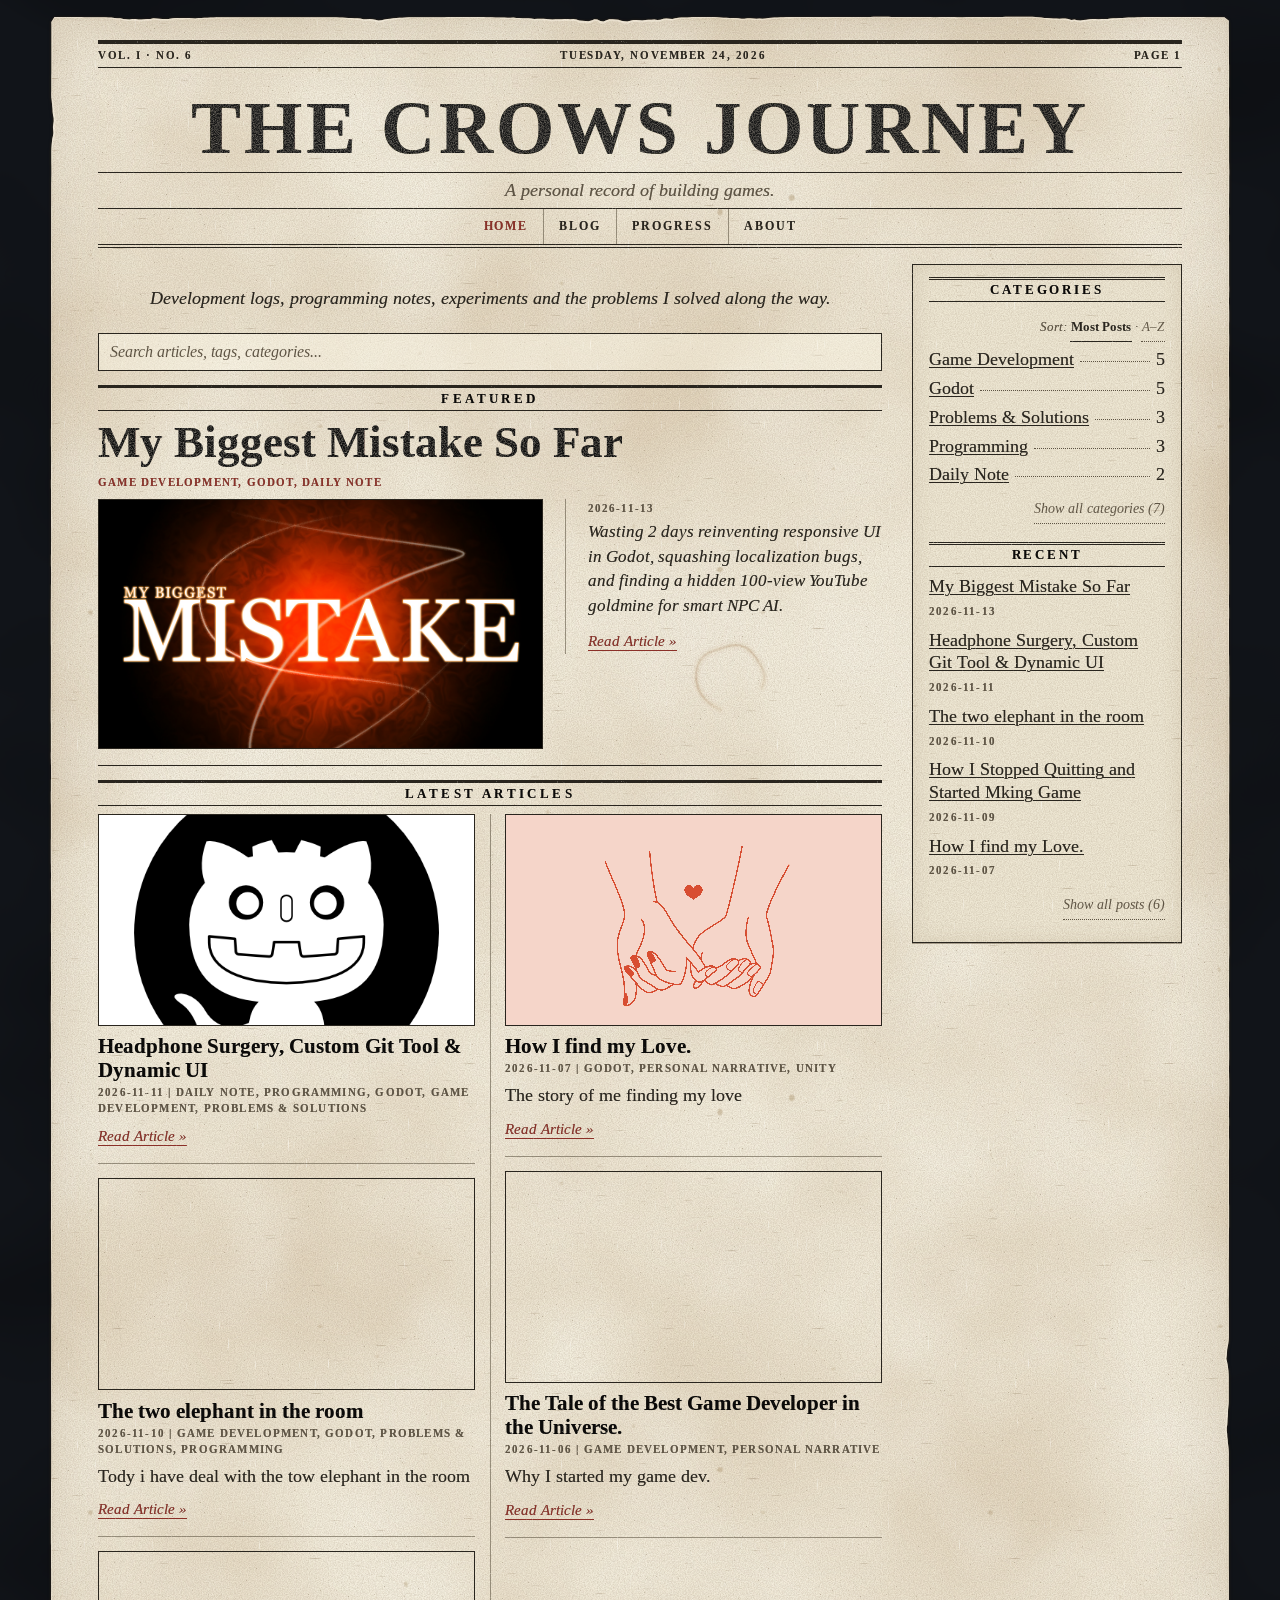
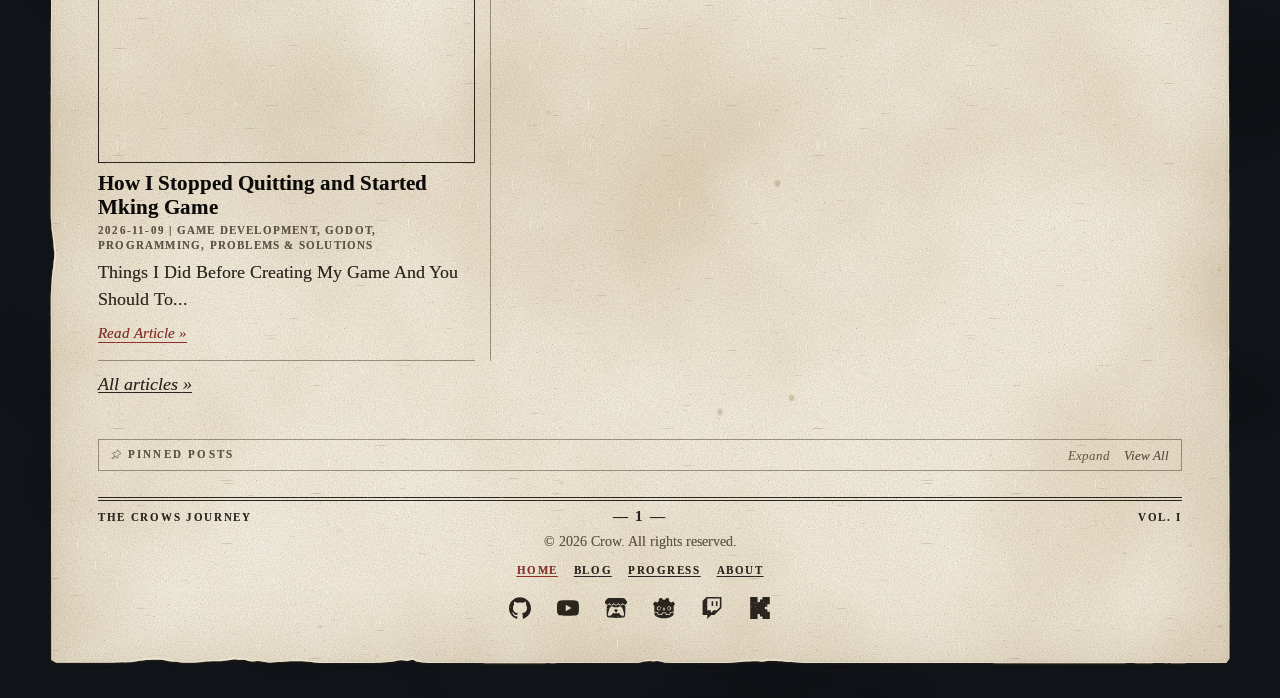
==== commit 72d497e7: "Publish website: 0 new, 12 updated, 0 removed Published from the Writing Desk editor on 2026-11-24T0" ====
--- a/index.html
+++ b/index.html
@@ -1,4 +1,4 @@
-<!doctype html><html lang="en"><head><meta charset="utf-8"><meta name="viewport" content="width=device-width,initial-scale=1"><title>The Crows Journey</title><meta name="description" content="Development logs, programming notes and experiments from building games."><link rel="icon" href="data:image/svg+xml,%3Csvg%20xmlns%3D%22http%3A%2F%2Fwww.w3.org%2F2000%2Fsvg%22%20viewBox%3D%220%200%2032%2032%22%3E%3Crect%20width%3D%2232%22%20height%3D%2232%22%20fill%3D%22%23F6F0E0%22%2F%3E%3Cpath%20d%3D%22M5%205h22v22H5z%22%20fill%3D%22none%22%20stroke%3D%22%2329251E%22%20stroke-width%3D%222%22%2F%3E%3Cpath%20d%3D%22M9%2010h14M9%2015h14M9%2020h9%22%20stroke%3D%22%2329251E%22%20stroke-width%3D%222%22%2F%3E%3C%2Fsvg%3E"><link rel="preload" href="/fonts/LiberationSerif-Regular.woff" as="font" type="font/woff" crossorigin><link rel="preload" href="/fonts/LiberationSerif-Bold.woff" as="font" type="font/woff" crossorigin><link rel="stylesheet" href="/style.css?v=6475917e"><link rel="stylesheet" href="/lightbox.css?v=a3bf4f7c"><link rel="stylesheet" href="/pinned.css?v=783418df"></head><body class="site"><a class="skip" href="#main">Skip to the content</a><svg class="defs" width="0" height="0" aria-hidden="true" focusable="false"><defs><filter id="ink" x="-1%" y="-5%" width="102%" height="110%"><feTurbulence type="fractalNoise" baseFrequency=".04 .06" numOctaves="2" seed="3" result="w"/><feDisplacementMap in="SourceGraphic" in2="w" scale="1.7" result="d"/><feTurbulence type="fractalNoise" baseFrequency=".9" numOctaves="2" seed="8" result="g"/><feColorMatrix in="g" type="matrix" values="0 0 0 0 0  0 0 0 0 0  0 0 0 0 0  -.9 0 0 0 1.32" result="a"/><feComposite in="d" in2="a" operator="in"/></filter></defs></svg><div class="sheet"><div class="paper"><header class="mast"><p class="strip"><span>Vol. I &middot; No. 6</span><span>Saturday, November 14, 2026</span><span>Page 1</span></p><h1 class="nameplate">The Crows Journey</h1><p class="sub">A personal record of building games.</p><nav aria-label="Main"><a href="/" aria-current="page">Home</a><a href="/blog/">Blog</a><a href="/progress/">Progress</a><a href="/about/">About</a></nav></header><div class="wrap"><main id="main"><section class="sec body"><p class="intro">Development logs, programming notes, experiments and the problems I solved along the way.</p></section><div class="search" role="search"><input id="q" type="search" placeholder="Search articles, tags, categories..." aria-label="Search articles" autocomplete="off"><button id="x" type="button" hidden>Clear</button></div><div id="results" aria-live="polite"></div><section class="listsec"><h2>Featured</h2><article class="lead" data-cats="[&quot;Game Development&quot;,&quot;Godot&quot;,&quot;Daily Note&quot;]"><h3><a href="/blog/my-bigest-mistek-sofar/">My Biggest Mistake So Far</a></h3><p class="meta kicker">Game Development, Godot, Daily Note</p><div class="leadbody"><a class="leadpic" href="/blog/my-bigest-mistek-sofar/" aria-hidden="true" tabindex="-1"><span class="ph"><img class="" src="/images/blog/my-bigest-mistek-sofar/cover-63cde086.jpg" alt="" loading="lazy" decoding="async" width="1000" height="800"></span></a><div><p class="meta"><time datetime="2026-11-13">2026-11-13</time></p><p class="deck">Wasting 2 days reinventing responsive UI in Godot, squashing localization bugs, and finding a hidden 100-view YouTube goldmine for smart NPC AI.</p><a class="more" href="/blog/my-bigest-mistek-sofar/" aria-label="Read the article: My Biggest Mistake So Far">Read Article &raquo;</a></div></div></article></section><section class="listsec"><h2>Latest Articles</h2><div class="entries"><article class="entry" data-cats="[&quot;Daily Note&quot;,&quot;Programming&quot;,&quot;Godot&quot;,&quot;Game Development&quot;,&quot;Problems &amp; Solutions&quot;]"><a class="th" href="/blog/post-2/" aria-hidden="true" tabindex="-1"><span class="ph"><img class="" src="/images/blog/post-2/cover-2ff6fc71.png" alt="" loading="lazy" decoding="async" width="512" height="512"></span></a><div><h3><a href="/blog/post-2/">Headphone Surgery, Custom Git Tool &amp;  Dynamic UI</a></h3><p class="meta"><time datetime="2026-11-11">2026-11-11</time> | Daily Note, Programming, Godot, Game Development, Problems &amp; Solutions</p><p></p><a class="more" href="/blog/post-2/" aria-label="Read the article: Headphone Surgery, Custom Git Tool &amp;  Dynamic UI">Read Article &raquo;</a></div></article><article class="entry" data-cats="[&quot;Game Development&quot;,&quot;Godot&quot;,&quot;Problems &amp; Solutions&quot;,&quot;Programming&quot;]"><a class="th" href="/blog/post/" aria-hidden="true" tabindex="-1"><span class="ph"><img class="" src="/images/blog/post/cover-1687a85a.png" alt="" loading="lazy" decoding="async" width="1920" height="1080"></span></a><div><h3><a href="/blog/post/">The two elephant in the room</a></h3><p class="meta"><time datetime="2026-11-10">2026-11-10</time> | Game Development, Godot, Problems &amp; Solutions, Programming</p><p>Tody i have deal with the tow elephant in the room</p><a class="more" href="/blog/post/" aria-label="Read the article: The two elephant in the room">Read Article &raquo;</a></div></article><article class="entry" data-cats="[&quot;Game Development&quot;,&quot;Godot&quot;,&quot;Programming&quot;,&quot;Problems &amp; Solutions&quot;]"><a class="th" href="/blog/set-up-before-making-game/" aria-hidden="true" tabindex="-1"><span class="ph"><img class="" src="/images/blog/set-up-before-making-game/cover-56f077be.png" alt="" loading="lazy" decoding="async" width="1700" height="1700"></span></a><div><h3><a href="/blog/set-up-before-making-game/">How I Stopped Quitting and Started Mking Game</a></h3><p class="meta"><time datetime="2026-11-09">2026-11-09</time> | Game Development, Godot, Programming, Problems &amp; Solutions</p><p>Things I Did Before Creating My Game And You Should To...</p><a class="more" href="/blog/set-up-before-making-game/" aria-label="Read the article: How I Stopped Quitting and Started Mking Game">Read Article &raquo;</a></div></article><article class="entry" data-cats="[&quot;Godot&quot;,&quot;Personal Narrative&quot;,&quot;Unity&quot;]"><a class="th" href="/blog/godot-setup/" aria-hidden="true" tabindex="-1"><span class="ph"><img class="px" src="/images/blog/godot-setup/cover-469770b1.webp" alt="" loading="lazy" decoding="async" width="4800" height="3200"></span></a><div><h3><a href="/blog/godot-setup/">How I find my Love.</a></h3><p class="meta"><time datetime="2026-11-07">2026-11-07</time> | Godot, Personal Narrative, Unity</p><p>The story of me finding my love</p><a class="more" href="/blog/godot-setup/" aria-label="Read the article: How I find my Love.">Read Article &raquo;</a></div></article><article class="entry" data-cats="[&quot;Game Development&quot;,&quot;Personal Narrative&quot;]"><a class="th" href="/blog/starting-game-development/" aria-hidden="true" tabindex="-1"><span class="ph"><img class="px" src="/images/blog/starting-game-development/cover.png" alt="" loading="lazy" decoding="async" width="960" height="540"></span></a><div><h3><a href="/blog/starting-game-development/">The Tale of the Best Game Developer in the Universe.</a></h3><p class="meta"><time datetime="2026-11-06">2026-11-06</time> | Game Development, Personal Narrative</p><p>Why I started my game dev.</p><a class="more" href="/blog/starting-game-development/" aria-label="Read the article: The Tale of the Best Game Developer in the Universe.">Read Article &raquo;</a></div></article></div><p class="allmore"><a href="/blog/">All articles &raquo;</a></p></section></main><aside aria-label="Sidebar"><section><h2 class="ah">Categories</h2><p class="sortby" data-sort-for="fold-cats" role="group" aria-label="Sort categories" hidden>Sort: <button type="button" data-sort="count" aria-pressed="true">Most Posts</button><span aria-hidden="true"> &middot; </span><button type="button" data-sort="az" aria-pressed="false">A&ndash;Z</button></p><ul class="index" id="fold-cats"><li><a data-cat="Game Development" href="/blog/#Game%20Development">Game Development</a><span class="dots" aria-hidden="true"></span><span class="n">5</span></li><li><a data-cat="Godot" href="/blog/#Godot">Godot</a><span class="dots" aria-hidden="true"></span><span class="n">5</span></li><li><a data-cat="Problems &amp; Solutions" href="/blog/#Problems%20%26%20Solutions">Problems &amp; Solutions</a><span class="dots" aria-hidden="true"></span><span class="n">3</span></li><li><a data-cat="Programming" href="/blog/#Programming">Programming</a><span class="dots" aria-hidden="true"></span><span class="n">3</span></li><li><a data-cat="Daily Note" href="/blog/#Daily%20Note">Daily Note</a><span class="dots" aria-hidden="true"></span><span class="n">2</span></li><li class="x"><a data-cat="Personal Narrative" href="/blog/#Personal%20Narrative">Personal Narrative</a><span class="dots" aria-hidden="true"></span><span class="n">2</span></li><li class="x"><a data-cat="Unity" href="/blog/#Unity">Unity</a><span class="dots" aria-hidden="true"></span><span class="n">1</span></li></ul><button type="button" class="fold" data-fold-for="fold-cats" aria-controls="fold-cats" aria-expanded="false" data-more="Show all categories (7)" data-less="Show less" hidden>Show all categories (7)</button></section><section><h2 class="ah">Recent</h2><ul id="fold-recent"><li><a href="/blog/my-bigest-mistek-sofar/">My Biggest Mistake So Far</a><br><time class="meta" datetime="2026-11-13">2026-11-13</time></li><li><a href="/blog/post-2/">Headphone Surgery, Custom Git Tool &amp;  Dynamic UI</a><br><time class="meta" datetime="2026-11-11">2026-11-11</time></li><li><a href="/blog/post/">The two elephant in the room</a><br><time class="meta" datetime="2026-11-10">2026-11-10</time></li><li><a href="/blog/set-up-before-making-game/">How I Stopped Quitting and Started Mking Game</a><br><time class="meta" datetime="2026-11-09">2026-11-09</time></li><li><a href="/blog/godot-setup/">How I find my Love.</a><br><time class="meta" datetime="2026-11-07">2026-11-07</time></li><li class="x"><a href="/blog/starting-game-development/">The Tale of the Best Game Developer in the Universe.</a><br><time class="meta" datetime="2026-11-06">2026-11-06</time></li></ul><button type="button" class="fold" data-fold-for="fold-recent" aria-controls="fold-recent" aria-expanded="false" data-more="Show all posts (6)" data-less="Show less" hidden>Show all posts (6)</button></section><script>(function(){document.querySelectorAll('button.fold').forEach(function(b){var l=document.getElementById(b.dataset.foldFor);if(!l)return;l.setAttribute('data-fold','closed');b.hidden=false;b.addEventListener('click',function(){var o=l.getAttribute('data-fold')==='closed';l.setAttribute('data-fold',o?'open':'closed');b.setAttribute('aria-expanded',o);b.textContent=o?b.dataset.less:b.dataset.more;});});document.querySelectorAll('.sortby').forEach(function(bar){var l=document.getElementById(bar.dataset.sortFor);if(!l)return;var orig=Array.prototype.slice.call(l.children).map(function(li,i){return{li:li,i:i,name:li.querySelector('a').textContent,n:parseInt(li.querySelector('.n').textContent,10)||0};}),btns=bar.querySelectorAll('button');bar.hidden=false;function apply(mode){orig.slice().sort(mode==='az'?function(a,b){return a.name.localeCompare(b.name,'en')||a.i-b.i;}:function(a,b){return b.n-a.n||a.name.localeCompare(b.name,'en')||a.i-b.i;}).forEach(function(o,k){o.li.classList.toggle('x',k>=5);l.appendChild(o.li);});btns.forEach(function(x){x.setAttribute('aria-pressed',x.dataset.sort===mode);});}btns.forEach(function(x){x.addEventListener('click',function(){apply(x.dataset.sort);});});});})();</script></aside><section class="listsec pinned" aria-labelledby="pinned-h-home"><div class="pin-hd"><h2 class="pin-h" id="pinned-h-home"><svg class="pin-ic" viewBox="0 0 16 16" width="11" height="11" aria-hidden="true" focusable="false"><path d="M9.6 1.6l4.8 4.8-1.9.8-2.5 2.5.2 2.5-1.2 1.2-2.8-2.8-4 4-.7-.7 4-4L2.7 6.5l1.2-1.2 2.5.2 2.5-2.5z"/></svg><span>Pinned Posts</span></h2><p class="pin-ctl"><button type="button" class="pin-tg" aria-controls="pinned-l-home" aria-expanded="false" aria-label="Show 2 pinned posts" data-more="Expand" data-less="Collapse" data-label-more="Show 2 pinned posts" data-label-less="Hide 2 pinned posts" hidden>Expand</button><a class="pin-all" href="/pinned/" aria-label="View all pinned posts">View All</a></p></div><ul class="pin-list" id="pinned-l-home" hidden><li class="pin-item"><a class="pin-th" href="/blog/godot-setup/" aria-hidden="true" tabindex="-1"><span class="ph"><img class="px" src="/images/blog/godot-setup/cover-469770b1.webp" alt="" loading="lazy" decoding="async" width="4800" height="3200"></span></a><div class="pin-tx"><a class="pin-t" href="/blog/godot-setup/">How I find my Love.</a><time class="meta" datetime="2026-11-07">2026-11-07</time></div></li><li class="pin-item"><a class="pin-th" href="/blog/set-up-before-making-game/" aria-hidden="true" tabindex="-1"><span class="ph"><img class="" src="/images/blog/set-up-before-making-game/cover-56f077be.png" alt="" loading="lazy" decoding="async" width="1700" height="1700"></span></a><div class="pin-tx"><a class="pin-t" href="/blog/set-up-before-making-game/">How I Stopped Quitting and Started Mking Game</a><time class="meta" datetime="2026-11-09">2026-11-09</time></div></li></ul></section><script data-pin-fold>(function(){document.querySelectorAll('section.pinned').forEach(function(s){var b=s.querySelector('button.pin-tg'),l=b&&document.getElementById(b.getAttribute('aria-controls'));if(!l)return;b.hidden=false;b.addEventListener('click',function(){var o=l.hidden;l.hidden=!o;s.classList.toggle('open',o);b.setAttribute('aria-expanded',o?'true':'false');b.textContent=o?b.dataset.less:b.dataset.more;b.setAttribute('aria-label',o?b.dataset.labelLess:b.dataset.labelMore);});});})();</script></div><footer><p class="folio"><span>The Crows Journey</span><span class="pg">&mdash; 1 &mdash;</span><span>Vol. I</span></p><p>© 2026 Crow. All rights reserved.</p><nav class="fnav" aria-label="Footer"><a href="/" aria-current="page">Home</a><a href="/blog/">Blog</a><a href="/progress/">Progress</a><a href="/about/">About</a></nav><ul class="social" aria-label="Social links"><li><a href="https://github.com/iamtwicrow" target="_blank" rel="noopener noreferrer" aria-label="Github (opens in a new tab)" title="Github"><svg class="ico" viewBox="0 0 24 24" aria-hidden="true" focusable="false"><path d="M12 .297c-6.63 0-12 5.373-12 12 0 5.303 3.438 9.8 8.205 11.385.6.113.82-.258.82-.577 0-.285-.01-1.04-.015-2.04-3.338.724-4.042-1.61-4.042-1.61C4.422 18.07 3.633 17.7 3.633 17.7c-1.087-.744.084-.729.084-.729 1.205.084 1.838 1.236 1.838 1.236 1.07 1.835 2.809 1.305 3.495.998.108-.776.417-1.305.76-1.605-2.665-.3-5.466-1.332-5.466-5.93 0-1.31.465-2.38 1.235-3.22-.135-.303-.54-1.523.105-3.176 0 0 1.005-.322 3.3 1.23.96-.267 1.98-.399 3-.405 1.02.006 2.04.138 3 .405 2.28-1.552 3.285-1.23 3.285-1.23.645 1.653.24 2.873.12 3.176.765.84 1.23 1.91 1.23 3.22 0 4.61-2.805 5.625-5.475 5.92.42.36.81 1.096.81 2.22 0 1.606-.015 2.896-.015 3.286 0 .315.21.69.825.57C20.565 22.092 24 17.592 24 12.297c0-6.627-5.373-12-12-12"/></svg></a></li><li><a href="https://www.youtube.com/@twicrow" target="_blank" rel="noopener noreferrer" aria-label="Youtube (opens in a new tab)" title="Youtube"><svg class="ico" viewBox="0 0 24 24" aria-hidden="true" focusable="false"><path d="M23.498 6.186a3.016 3.016 0 0 0-2.122-2.136C19.505 3.545 12 3.545 12 3.545s-7.505 0-9.377.505A3.017 3.017 0 0 0 .502 6.186C0 8.07 0 12 0 12s0 3.93.502 5.814a3.016 3.016 0 0 0 2.122 2.136c1.871.505 9.376.505 9.376.505s7.505 0 9.377-.505a3.015 3.015 0 0 0 2.122-2.136C24 15.93 24 12 24 12s0-3.93-.502-5.814zM9.545 15.568V8.432L15.818 12l-6.273 3.568z"/></svg></a></li><li><a href="https://twicrow.itch.io/" target="_blank" rel="noopener noreferrer" aria-label="Itch (opens in a new tab)" title="Itch"><svg class="ico" viewBox="0 0 24 24" aria-hidden="true" focusable="false"><path d="M3.13 1.338C2.08 1.96.02 4.328 0 4.95v1.03c0 1.303 1.22 2.45 2.325 2.45 1.33 0 2.436-1.102 2.436-2.41 0 1.308 1.07 2.41 2.4 2.41 1.328 0 2.362-1.102 2.362-2.41 0 1.308 1.137 2.41 2.466 2.41h.024c1.33 0 2.466-1.102 2.466-2.41 0 1.308 1.034 2.41 2.363 2.41 1.33 0 2.4-1.102 2.4-2.41 0 1.308 1.106 2.41 2.435 2.41C22.78 8.43 24 7.282 24 5.98V4.95c-.02-.62-2.082-2.99-3.13-3.612-3.253-.114-5.508-.134-8.87-.133-3.362 0-7.945.053-8.87.133zm6.376 6.477a2.74 2.74 0 0 1-.468.602c-.5.49-1.19.795-1.947.795a2.786 2.786 0 0 1-1.95-.795c-.182-.178-.32-.37-.446-.59-.127.222-.303.412-.486.59a2.788 2.788 0 0 1-1.95.795c-.092 0-.187-.025-.264-.052-.107 1.113-.152 2.176-.168 2.95v.005l-.006 1.167c.02 2.334-.23 7.564 1.03 8.85 1.952.454 5.545.662 9.15.663 3.605 0 7.198-.21 9.15-.664 1.26-1.284 1.01-6.514 1.03-8.848l-.006-1.167v-.004c-.016-.775-.06-1.838-.168-2.95-.077.026-.172.052-.263.052a2.788 2.788 0 0 1-1.95-.795c-.184-.178-.36-.368-.486-.59-.127.22-.265.412-.447.59a2.786 2.786 0 0 1-1.95.794c-.76 0-1.446-.303-1.948-.793a2.74 2.74 0 0 1-.468-.602 2.738 2.738 0 0 1-.463.602 2.787 2.787 0 0 1-1.95.794h-.16a2.787 2.787 0 0 1-1.95-.793 2.738 2.738 0 0 1-.464-.602zm-2.004 2.59v.002c.795.002 1.5 0 2.373.953.687-.072 1.406-.108 2.125-.107.72 0 1.438.035 2.125.107.873-.953 1.578-.95 2.372-.953.376 0 1.876 0 2.92 2.934l1.123 4.028c.832 2.995-.266 3.068-1.636 3.07-2.03-.075-3.156-1.55-3.156-3.025-1.124.184-2.436.276-3.748.277-1.312 0-2.624-.093-3.748-.277 0 1.475-1.125 2.95-3.156 3.026-1.37-.004-2.468-.077-1.636-3.072l1.122-4.027c1.045-2.934 2.545-2.934 2.92-2.934zM12 12.714c-.002.002-2.14 1.964-2.523 2.662l1.4-.056v1.22c0 .056.56.033 1.123.007.562.026 1.124.05 1.124-.008v-1.22l1.4.055C14.138 14.677 12 12.713 12 12.713z"/></svg></a></li><li><a href="https://forum.godotengine.org/u/death3666/" target="_blank" rel="noopener noreferrer" aria-label="Godot (opens in a new tab)" title="Godot"><svg class="ico" viewBox="0 0 24 24" aria-hidden="true" focusable="false"><path d="M9.5598.683c-1.096.244-2.1812.5831-3.1983 1.0951.023.8981.081 1.7582.199 2.6323-.395.253-.81.47-1.178.766-.375.288-.7581.564-1.0971.9011-.6781-.448-1.3962-.869-2.1352-1.2411C1.3532 5.6934.608 6.6186 0 7.6546c.458.7411.936 1.4352 1.4521 2.0942h.014v6.3565c.012 0 .023 0 .035.003l3.8963.376c.204.02.364.184.378.3891l.12 1.7201 3.3994.242.234-1.587c.03-.206.207-.358.415-.358h4.1114c.208 0 .385.152.415.358l.234 1.587 3.3993-.242.12-1.72a.4196.4196 0 01.378-.3891l3.8954-.376c.012 0 .023-.003.035-.003v-.5071h.002V9.7498h.014c.516-.659.994-1.3531 1.4521-2.0942-.608-1.036-1.3541-1.9611-2.1512-2.8192-.739.372-1.4571.793-2.1352 1.2411-.339-.337-.721-.613-1.096-.901-.369-.296-.7841-.5131-1.1781-.7661.117-.8741.175-1.7342.199-2.6323-1.0171-.512-2.1012-.851-3.1983-1.095-.438.736-.838 1.533-1.1871 2.3121-.414-.069-.829-.094-1.2461-.099h-.016c-.417.005-.832.03-1.2461.099-.349-.779-.749-1.576-1.1881-2.3121l.001-.001zM6.4765 9.9889c1.2971 0 2.3492 1.0511 2.3492 2.3482s-1.052 2.3482-2.3492 2.3482c-1.296 0-2.3482-1.051-2.3482-2.3482 0-1.297 1.0511-2.3482 2.3482-2.3482zm11.049 0c1.296 0 2.3482 1.0511 2.3482 2.3482s-1.0511 2.3482-2.3482 2.3482-2.3492-1.051-2.3492-2.3482c0-1.297 1.051-2.3482 2.3492-2.3482zm-10.824.9301c-.861 0-1.559.698-1.559 1.5591s.698 1.5582 1.559 1.5582c.8611 0 1.5592-.698 1.5592-1.5582 0-.86-.697-1.559-1.5591-1.559zm10.598 0c-.8611 0-1.5582.698-1.5582 1.5591s.697 1.5582 1.5581 1.5582c.8611 0 1.5592-.698 1.5592-1.5582 0-.86-.697-1.559-1.5592-1.559zm-5.2985.453c.417 0 .757.308.757.6871v2.1622c0 .379-.339.687-.757.687s-.756-.308-.756-.687V12.059c0-.379.339-.687.756-.687zM1.4601 16.9464c.002.377.006.789.006.871 0 3.7014 4.6944 5.4795 10.5269 5.5005h.014c5.8325-.02 10.5259-1.7991 10.5259-5.5004 0-.084.005-.495.007-.871l-3.5023.338-.121 1.729a.421.421 0 01-.389.3901l-4.1814.296a.4203.4203 0 01-.415-.358l-.238-1.6141h-3.3863l-.238 1.6141a.4192.4192 0 01-.4451.357l-4.1513-.296c-.208-.015-.375-.181-.389-.389l-.12-1.7292-3.5044-.337z"/></svg></a></li><li><a href="https://www.twitch.tv/iamtwicrow" target="_blank" rel="noopener noreferrer" aria-label="Twitch (opens in a new tab)" title="Twitch"><svg class="ico" viewBox="0 0 24 24" aria-hidden="true" focusable="false"><path d="M11.571 4.714h1.715v5.143H11.57zm4.715 0H18v5.143h-1.714zM6 0L1.714 4.286v15.428h5.143V24l4.286-4.286h3.428L22.286 12V0zm14.571 11.143l-3.428 3.428h-3.429l-3 3v-3H6.857V1.714h13.714Z"/></svg></a></li><li><a href="https://kick.com/twicrow" target="_blank" rel="noopener noreferrer" aria-label="Kick (opens in a new tab)" title="Kick"><svg class="ico" viewBox="0 0 24 24" aria-hidden="true" focusable="false"><path d="M1.333 0h8v5.333H12V2.667h2.667V0h8v8H20v2.667h-2.667v2.666H20V16h2.667v8h-8v-2.667H12v-2.666H9.333V24h-8Z"/></svg></a></li></ul></footer></div></div><script>(function () {
+<!doctype html><html lang="en"><head><meta charset="utf-8"><meta name="viewport" content="width=device-width,initial-scale=1"><title>The Crows Journey</title><meta name="description" content="Development logs, programming notes and experiments from building games."><link rel="icon" href="data:image/svg+xml,%3Csvg%20xmlns%3D%22http%3A%2F%2Fwww.w3.org%2F2000%2Fsvg%22%20viewBox%3D%220%200%2032%2032%22%3E%3Crect%20width%3D%2232%22%20height%3D%2232%22%20fill%3D%22%23F6F0E0%22%2F%3E%3Cpath%20d%3D%22M5%205h22v22H5z%22%20fill%3D%22none%22%20stroke%3D%22%2329251E%22%20stroke-width%3D%222%22%2F%3E%3Cpath%20d%3D%22M9%2010h14M9%2015h14M9%2020h9%22%20stroke%3D%22%2329251E%22%20stroke-width%3D%222%22%2F%3E%3C%2Fsvg%3E"><link rel="preload" href="/fonts/LiberationSerif-Regular.woff" as="font" type="font/woff" crossorigin><link rel="preload" href="/fonts/LiberationSerif-Bold.woff" as="font" type="font/woff" crossorigin><link rel="stylesheet" href="/style.css?v=6475917e"><link rel="stylesheet" href="/lightbox.css?v=a3bf4f7c"><link rel="stylesheet" href="/pinned.css?v=783418df"></head><body class="site"><a class="skip" href="#main">Skip to the content</a><svg class="defs" width="0" height="0" aria-hidden="true" focusable="false"><defs><filter id="ink" x="-1%" y="-5%" width="102%" height="110%"><feTurbulence type="fractalNoise" baseFrequency=".04 .06" numOctaves="2" seed="3" result="w"/><feDisplacementMap in="SourceGraphic" in2="w" scale="1.7" result="d"/><feTurbulence type="fractalNoise" baseFrequency=".9" numOctaves="2" seed="8" result="g"/><feColorMatrix in="g" type="matrix" values="0 0 0 0 0  0 0 0 0 0  0 0 0 0 0  -.9 0 0 0 1.32" result="a"/><feComposite in="d" in2="a" operator="in"/></filter></defs></svg><div class="sheet"><div class="paper"><header class="mast"><p class="strip"><span>Vol. I &middot; No. 6</span><span>Tuesday, November 24, 2026</span><span>Page 1</span></p><h1 class="nameplate">The Crows Journey</h1><p class="sub">A personal record of building games.</p><nav aria-label="Main"><a href="/" aria-current="page">Home</a><a href="/blog/">Blog</a><a href="/progress/">Progress</a><a href="/about/">About</a></nav></header><div class="wrap"><main id="main"><section class="sec body"><p class="intro">Development logs, programming notes, experiments and the problems I solved along the way.</p></section><div class="search" role="search"><input id="q" type="search" placeholder="Search articles, tags, categories..." aria-label="Search articles" autocomplete="off"><button id="x" type="button" hidden>Clear</button></div><div id="results" aria-live="polite"></div><section class="listsec"><h2>Featured</h2><article class="lead" data-cats="[&quot;Game Development&quot;,&quot;Godot&quot;,&quot;Daily Note&quot;]"><h3><a href="/blog/my-bigest-mistek-sofar/">My Biggest Mistake So Far</a></h3><p class="meta kicker">Game Development, Godot, Daily Note</p><div class="leadbody"><a class="leadpic" href="/blog/my-bigest-mistek-sofar/" aria-hidden="true" tabindex="-1"><span class="ph"><img class="" src="/images/blog/my-bigest-mistek-sofar/cover-63cde086.jpg" alt="" loading="lazy" decoding="async" width="1000" height="800"></span></a><div><p class="meta"><time datetime="2026-11-13">2026-11-13</time></p><p class="deck">Wasting 2 days reinventing responsive UI in Godot, squashing localization bugs, and finding a hidden 100-view YouTube goldmine for smart NPC AI.</p><a class="more" href="/blog/my-bigest-mistek-sofar/" aria-label="Read the article: My Biggest Mistake So Far">Read Article &raquo;</a></div></div></article></section><section class="listsec"><h2>Latest Articles</h2><div class="entries"><article class="entry" data-cats="[&quot;Daily Note&quot;,&quot;Programming&quot;,&quot;Godot&quot;,&quot;Game Development&quot;,&quot;Problems &amp; Solutions&quot;]"><a class="th" href="/blog/post-2/" aria-hidden="true" tabindex="-1"><span class="ph"><img class="" src="/images/blog/post-2/cover-2ff6fc71.png" alt="" loading="lazy" decoding="async" width="512" height="512"></span></a><div><h3><a href="/blog/post-2/">Headphone Surgery, Custom Git Tool &amp;  Dynamic UI</a></h3><p class="meta"><time datetime="2026-11-11">2026-11-11</time> | Daily Note, Programming, Godot, Game Development, Problems &amp; Solutions</p><p></p><a class="more" href="/blog/post-2/" aria-label="Read the article: Headphone Surgery, Custom Git Tool &amp;  Dynamic UI">Read Article &raquo;</a></div></article><article class="entry" data-cats="[&quot;Game Development&quot;,&quot;Godot&quot;,&quot;Problems &amp; Solutions&quot;,&quot;Programming&quot;]"><a class="th" href="/blog/post/" aria-hidden="true" tabindex="-1"><span class="ph"><img class="" src="/images/blog/post/cover-1687a85a.png" alt="" loading="lazy" decoding="async" width="1920" height="1080"></span></a><div><h3><a href="/blog/post/">The two elephant in the room</a></h3><p class="meta"><time datetime="2026-11-10">2026-11-10</time> | Game Development, Godot, Problems &amp; Solutions, Programming</p><p>Tody i have deal with the tow elephant in the room</p><a class="more" href="/blog/post/" aria-label="Read the article: The two elephant in the room">Read Article &raquo;</a></div></article><article class="entry" data-cats="[&quot;Game Development&quot;,&quot;Godot&quot;,&quot;Programming&quot;,&quot;Problems &amp; Solutions&quot;]"><a class="th" href="/blog/set-up-before-making-game/" aria-hidden="true" tabindex="-1"><span class="ph"><img class="" src="/images/blog/set-up-before-making-game/cover-56f077be.png" alt="" loading="lazy" decoding="async" width="1700" height="1700"></span></a><div><h3><a href="/blog/set-up-before-making-game/">How I Stopped Quitting and Started Mking Game</a></h3><p class="meta"><time datetime="2026-11-09">2026-11-09</time> | Game Development, Godot, Programming, Problems &amp; Solutions</p><p>Things I Did Before Creating My Game And You Should To...</p><a class="more" href="/blog/set-up-before-making-game/" aria-label="Read the article: How I Stopped Quitting and Started Mking Game">Read Article &raquo;</a></div></article><article class="entry" data-cats="[&quot;Godot&quot;,&quot;Personal Narrative&quot;,&quot;Unity&quot;]"><a class="th" href="/blog/godot-setup/" aria-hidden="true" tabindex="-1"><span class="ph"><img class="px" src="/images/blog/godot-setup/cover-469770b1.webp" alt="" loading="lazy" decoding="async" width="4800" height="3200"></span></a><div><h3><a href="/blog/godot-setup/">How I find my Love.</a></h3><p class="meta"><time datetime="2026-11-07">2026-11-07</time> | Godot, Personal Narrative, Unity</p><p>The story of me finding my love</p><a class="more" href="/blog/godot-setup/" aria-label="Read the article: How I find my Love.">Read Article &raquo;</a></div></article><article class="entry" data-cats="[&quot;Game Development&quot;,&quot;Personal Narrative&quot;]"><a class="th" href="/blog/starting-game-development/" aria-hidden="true" tabindex="-1"><span class="ph"><img class="px" src="/images/blog/starting-game-development/cover.png" alt="" loading="lazy" decoding="async" width="960" height="540"></span></a><div><h3><a href="/blog/starting-game-development/">The Tale of the Best Game Developer in the Universe.</a></h3><p class="meta"><time datetime="2026-11-06">2026-11-06</time> | Game Development, Personal Narrative</p><p>Why I started my game dev.</p><a class="more" href="/blog/starting-game-development/" aria-label="Read the article: The Tale of the Best Game Developer in the Universe.">Read Article &raquo;</a></div></article></div><p class="allmore"><a href="/blog/">All articles &raquo;</a></p></section></main><aside aria-label="Sidebar"><section><h2 class="ah">Categories</h2><p class="sortby" data-sort-for="fold-cats" role="group" aria-label="Sort categories" hidden>Sort: <button type="button" data-sort="count" aria-pressed="true">Most Posts</button><span aria-hidden="true"> &middot; </span><button type="button" data-sort="az" aria-pressed="false">A&ndash;Z</button></p><ul class="index" id="fold-cats"><li><a data-cat="Game Development" href="/blog/#Game%20Development">Game Development</a><span class="dots" aria-hidden="true"></span><span class="n">5</span></li><li><a data-cat="Godot" href="/blog/#Godot">Godot</a><span class="dots" aria-hidden="true"></span><span class="n">5</span></li><li><a data-cat="Problems &amp; Solutions" href="/blog/#Problems%20%26%20Solutions">Problems &amp; Solutions</a><span class="dots" aria-hidden="true"></span><span class="n">3</span></li><li><a data-cat="Programming" href="/blog/#Programming">Programming</a><span class="dots" aria-hidden="true"></span><span class="n">3</span></li><li><a data-cat="Daily Note" href="/blog/#Daily%20Note">Daily Note</a><span class="dots" aria-hidden="true"></span><span class="n">2</span></li><li class="x"><a data-cat="Personal Narrative" href="/blog/#Personal%20Narrative">Personal Narrative</a><span class="dots" aria-hidden="true"></span><span class="n">2</span></li><li class="x"><a data-cat="Unity" href="/blog/#Unity">Unity</a><span class="dots" aria-hidden="true"></span><span class="n">1</span></li></ul><button type="button" class="fold" data-fold-for="fold-cats" aria-controls="fold-cats" aria-expanded="false" data-more="Show all categories (7)" data-less="Show less" hidden>Show all categories (7)</button></section><section><h2 class="ah">Recent</h2><ul id="fold-recent"><li><a href="/blog/my-bigest-mistek-sofar/">My Biggest Mistake So Far</a><br><time class="meta" datetime="2026-11-13">2026-11-13</time></li><li><a href="/blog/post-2/">Headphone Surgery, Custom Git Tool &amp;  Dynamic UI</a><br><time class="meta" datetime="2026-11-11">2026-11-11</time></li><li><a href="/blog/post/">The two elephant in the room</a><br><time class="meta" datetime="2026-11-10">2026-11-10</time></li><li><a href="/blog/set-up-before-making-game/">How I Stopped Quitting and Started Mking Game</a><br><time class="meta" datetime="2026-11-09">2026-11-09</time></li><li><a href="/blog/godot-setup/">How I find my Love.</a><br><time class="meta" datetime="2026-11-07">2026-11-07</time></li><li class="x"><a href="/blog/starting-game-development/">The Tale of the Best Game Developer in the Universe.</a><br><time class="meta" datetime="2026-11-06">2026-11-06</time></li></ul><button type="button" class="fold" data-fold-for="fold-recent" aria-controls="fold-recent" aria-expanded="false" data-more="Show all posts (6)" data-less="Show less" hidden>Show all posts (6)</button></section><script>(function(){document.querySelectorAll('button.fold').forEach(function(b){var l=document.getElementById(b.dataset.foldFor);if(!l)return;l.setAttribute('data-fold','closed');b.hidden=false;b.addEventListener('click',function(){var o=l.getAttribute('data-fold')==='closed';l.setAttribute('data-fold',o?'open':'closed');b.setAttribute('aria-expanded',o);b.textContent=o?b.dataset.less:b.dataset.more;});});document.querySelectorAll('.sortby').forEach(function(bar){var l=document.getElementById(bar.dataset.sortFor);if(!l)return;var orig=Array.prototype.slice.call(l.children).map(function(li,i){return{li:li,i:i,name:li.querySelector('a').textContent,n:parseInt(li.querySelector('.n').textContent,10)||0};}),btns=bar.querySelectorAll('button');bar.hidden=false;function apply(mode){orig.slice().sort(mode==='az'?function(a,b){return a.name.localeCompare(b.name,'en')||a.i-b.i;}:function(a,b){return b.n-a.n||a.name.localeCompare(b.name,'en')||a.i-b.i;}).forEach(function(o,k){o.li.classList.toggle('x',k>=5);l.appendChild(o.li);});btns.forEach(function(x){x.setAttribute('aria-pressed',x.dataset.sort===mode);});}btns.forEach(function(x){x.addEventListener('click',function(){apply(x.dataset.sort);});});});})();</script></aside><section class="listsec pinned" aria-labelledby="pinned-h-home"><div class="pin-hd"><h2 class="pin-h" id="pinned-h-home"><svg class="pin-ic" viewBox="0 0 16 16" width="11" height="11" aria-hidden="true" focusable="false"><path d="M9.6 1.6l4.8 4.8-1.9.8-2.5 2.5.2 2.5-1.2 1.2-2.8-2.8-4 4-.7-.7 4-4L2.7 6.5l1.2-1.2 2.5.2 2.5-2.5z"/></svg><span>Pinned Posts</span></h2><p class="pin-ctl"><button type="button" class="pin-tg" aria-controls="pinned-l-home" aria-expanded="false" aria-label="Show 2 pinned posts" data-more="Expand" data-less="Collapse" data-label-more="Show 2 pinned posts" data-label-less="Hide 2 pinned posts" hidden>Expand</button><a class="pin-all" href="/pinned/" aria-label="View all pinned posts">View All</a></p></div><ul class="pin-list" id="pinned-l-home" hidden><li class="pin-item"><a class="pin-th" href="/blog/godot-setup/" aria-hidden="true" tabindex="-1"><span class="ph"><img class="px" src="/images/blog/godot-setup/cover-469770b1.webp" alt="" loading="lazy" decoding="async" width="4800" height="3200"></span></a><div class="pin-tx"><a class="pin-t" href="/blog/godot-setup/">How I find my Love.</a><time class="meta" datetime="2026-11-07">2026-11-07</time></div></li><li class="pin-item"><a class="pin-th" href="/blog/set-up-before-making-game/" aria-hidden="true" tabindex="-1"><span class="ph"><img class="" src="/images/blog/set-up-before-making-game/cover-56f077be.png" alt="" loading="lazy" decoding="async" width="1700" height="1700"></span></a><div class="pin-tx"><a class="pin-t" href="/blog/set-up-before-making-game/">How I Stopped Quitting and Started Mking Game</a><time class="meta" datetime="2026-11-09">2026-11-09</time></div></li></ul></section><script data-pin-fold>(function(){document.querySelectorAll('section.pinned').forEach(function(s){var b=s.querySelector('button.pin-tg'),l=b&&document.getElementById(b.getAttribute('aria-controls'));if(!l)return;b.hidden=false;b.addEventListener('click',function(){var o=l.hidden;l.hidden=!o;s.classList.toggle('open',o);b.setAttribute('aria-expanded',o?'true':'false');b.textContent=o?b.dataset.less:b.dataset.more;b.setAttribute('aria-label',o?b.dataset.labelLess:b.dataset.labelMore);});});})();</script></div><footer><p class="folio"><span>The Crows Journey</span><span class="pg">&mdash; 1 &mdash;</span><span>Vol. I</span></p><p>© 2026 Crow. All rights reserved.</p><nav class="fnav" aria-label="Footer"><a href="/" aria-current="page">Home</a><a href="/blog/">Blog</a><a href="/progress/">Progress</a><a href="/about/">About</a></nav><ul class="social" aria-label="Social links"><li><a href="https://github.com/iamtwicrow" target="_blank" rel="noopener noreferrer" aria-label="Github (opens in a new tab)" title="Github"><svg class="ico" viewBox="0 0 24 24" aria-hidden="true" focusable="false"><path d="M12 .297c-6.63 0-12 5.373-12 12 0 5.303 3.438 9.8 8.205 11.385.6.113.82-.258.82-.577 0-.285-.01-1.04-.015-2.04-3.338.724-4.042-1.61-4.042-1.61C4.422 18.07 3.633 17.7 3.633 17.7c-1.087-.744.084-.729.084-.729 1.205.084 1.838 1.236 1.838 1.236 1.07 1.835 2.809 1.305 3.495.998.108-.776.417-1.305.76-1.605-2.665-.3-5.466-1.332-5.466-5.93 0-1.31.465-2.38 1.235-3.22-.135-.303-.54-1.523.105-3.176 0 0 1.005-.322 3.3 1.23.96-.267 1.98-.399 3-.405 1.02.006 2.04.138 3 .405 2.28-1.552 3.285-1.23 3.285-1.23.645 1.653.24 2.873.12 3.176.765.84 1.23 1.91 1.23 3.22 0 4.61-2.805 5.625-5.475 5.92.42.36.81 1.096.81 2.22 0 1.606-.015 2.896-.015 3.286 0 .315.21.69.825.57C20.565 22.092 24 17.592 24 12.297c0-6.627-5.373-12-12-12"/></svg></a></li><li><a href="https://www.youtube.com/@twicrow" target="_blank" rel="noopener noreferrer" aria-label="Youtube (opens in a new tab)" title="Youtube"><svg class="ico" viewBox="0 0 24 24" aria-hidden="true" focusable="false"><path d="M23.498 6.186a3.016 3.016 0 0 0-2.122-2.136C19.505 3.545 12 3.545 12 3.545s-7.505 0-9.377.505A3.017 3.017 0 0 0 .502 6.186C0 8.07 0 12 0 12s0 3.93.502 5.814a3.016 3.016 0 0 0 2.122 2.136c1.871.505 9.376.505 9.376.505s7.505 0 9.377-.505a3.015 3.015 0 0 0 2.122-2.136C24 15.93 24 12 24 12s0-3.93-.502-5.814zM9.545 15.568V8.432L15.818 12l-6.273 3.568z"/></svg></a></li><li><a href="https://twicrow.itch.io/" target="_blank" rel="noopener noreferrer" aria-label="Itch (opens in a new tab)" title="Itch"><svg class="ico" viewBox="0 0 24 24" aria-hidden="true" focusable="false"><path d="M3.13 1.338C2.08 1.96.02 4.328 0 4.95v1.03c0 1.303 1.22 2.45 2.325 2.45 1.33 0 2.436-1.102 2.436-2.41 0 1.308 1.07 2.41 2.4 2.41 1.328 0 2.362-1.102 2.362-2.41 0 1.308 1.137 2.41 2.466 2.41h.024c1.33 0 2.466-1.102 2.466-2.41 0 1.308 1.034 2.41 2.363 2.41 1.33 0 2.4-1.102 2.4-2.41 0 1.308 1.106 2.41 2.435 2.41C22.78 8.43 24 7.282 24 5.98V4.95c-.02-.62-2.082-2.99-3.13-3.612-3.253-.114-5.508-.134-8.87-.133-3.362 0-7.945.053-8.87.133zm6.376 6.477a2.74 2.74 0 0 1-.468.602c-.5.49-1.19.795-1.947.795a2.786 2.786 0 0 1-1.95-.795c-.182-.178-.32-.37-.446-.59-.127.222-.303.412-.486.59a2.788 2.788 0 0 1-1.95.795c-.092 0-.187-.025-.264-.052-.107 1.113-.152 2.176-.168 2.95v.005l-.006 1.167c.02 2.334-.23 7.564 1.03 8.85 1.952.454 5.545.662 9.15.663 3.605 0 7.198-.21 9.15-.664 1.26-1.284 1.01-6.514 1.03-8.848l-.006-1.167v-.004c-.016-.775-.06-1.838-.168-2.95-.077.026-.172.052-.263.052a2.788 2.788 0 0 1-1.95-.795c-.184-.178-.36-.368-.486-.59-.127.22-.265.412-.447.59a2.786 2.786 0 0 1-1.95.794c-.76 0-1.446-.303-1.948-.793a2.74 2.74 0 0 1-.468-.602 2.738 2.738 0 0 1-.463.602 2.787 2.787 0 0 1-1.95.794h-.16a2.787 2.787 0 0 1-1.95-.793 2.738 2.738 0 0 1-.464-.602zm-2.004 2.59v.002c.795.002 1.5 0 2.373.953.687-.072 1.406-.108 2.125-.107.72 0 1.438.035 2.125.107.873-.953 1.578-.95 2.372-.953.376 0 1.876 0 2.92 2.934l1.123 4.028c.832 2.995-.266 3.068-1.636 3.07-2.03-.075-3.156-1.55-3.156-3.025-1.124.184-2.436.276-3.748.277-1.312 0-2.624-.093-3.748-.277 0 1.475-1.125 2.95-3.156 3.026-1.37-.004-2.468-.077-1.636-3.072l1.122-4.027c1.045-2.934 2.545-2.934 2.92-2.934zM12 12.714c-.002.002-2.14 1.964-2.523 2.662l1.4-.056v1.22c0 .056.56.033 1.123.007.562.026 1.124.05 1.124-.008v-1.22l1.4.055C14.138 14.677 12 12.713 12 12.713z"/></svg></a></li><li><a href="https://forum.godotengine.org/u/death3666/" target="_blank" rel="noopener noreferrer" aria-label="Godot (opens in a new tab)" title="Godot"><svg class="ico" viewBox="0 0 24 24" aria-hidden="true" focusable="false"><path d="M9.5598.683c-1.096.244-2.1812.5831-3.1983 1.0951.023.8981.081 1.7582.199 2.6323-.395.253-.81.47-1.178.766-.375.288-.7581.564-1.0971.9011-.6781-.448-1.3962-.869-2.1352-1.2411C1.3532 5.6934.608 6.6186 0 7.6546c.458.7411.936 1.4352 1.4521 2.0942h.014v6.3565c.012 0 .023 0 .035.003l3.8963.376c.204.02.364.184.378.3891l.12 1.7201 3.3994.242.234-1.587c.03-.206.207-.358.415-.358h4.1114c.208 0 .385.152.415.358l.234 1.587 3.3993-.242.12-1.72a.4196.4196 0 01.378-.3891l3.8954-.376c.012 0 .023-.003.035-.003v-.5071h.002V9.7498h.014c.516-.659.994-1.3531 1.4521-2.0942-.608-1.036-1.3541-1.9611-2.1512-2.8192-.739.372-1.4571.793-2.1352 1.2411-.339-.337-.721-.613-1.096-.901-.369-.296-.7841-.5131-1.1781-.7661.117-.8741.175-1.7342.199-2.6323-1.0171-.512-2.1012-.851-3.1983-1.095-.438.736-.838 1.533-1.1871 2.3121-.414-.069-.829-.094-1.2461-.099h-.016c-.417.005-.832.03-1.2461.099-.349-.779-.749-1.576-1.1881-2.3121l.001-.001zM6.4765 9.9889c1.2971 0 2.3492 1.0511 2.3492 2.3482s-1.052 2.3482-2.3492 2.3482c-1.296 0-2.3482-1.051-2.3482-2.3482 0-1.297 1.0511-2.3482 2.3482-2.3482zm11.049 0c1.296 0 2.3482 1.0511 2.3482 2.3482s-1.0511 2.3482-2.3482 2.3482-2.3492-1.051-2.3492-2.3482c0-1.297 1.051-2.3482 2.3492-2.3482zm-10.824.9301c-.861 0-1.559.698-1.559 1.5591s.698 1.5582 1.559 1.5582c.8611 0 1.5592-.698 1.5592-1.5582 0-.86-.697-1.559-1.5591-1.559zm10.598 0c-.8611 0-1.5582.698-1.5582 1.5591s.697 1.5582 1.5581 1.5582c.8611 0 1.5592-.698 1.5592-1.5582 0-.86-.697-1.559-1.5592-1.559zm-5.2985.453c.417 0 .757.308.757.6871v2.1622c0 .379-.339.687-.757.687s-.756-.308-.756-.687V12.059c0-.379.339-.687.756-.687zM1.4601 16.9464c.002.377.006.789.006.871 0 3.7014 4.6944 5.4795 10.5269 5.5005h.014c5.8325-.02 10.5259-1.7991 10.5259-5.5004 0-.084.005-.495.007-.871l-3.5023.338-.121 1.729a.421.421 0 01-.389.3901l-4.1814.296a.4203.4203 0 01-.415-.358l-.238-1.6141h-3.3863l-.238 1.6141a.4192.4192 0 01-.4451.357l-4.1513-.296c-.208-.015-.375-.181-.389-.389l-.12-1.7292-3.5044-.337z"/></svg></a></li><li><a href="https://www.twitch.tv/iamtwicrow" target="_blank" rel="noopener noreferrer" aria-label="Twitch (opens in a new tab)" title="Twitch"><svg class="ico" viewBox="0 0 24 24" aria-hidden="true" focusable="false"><path d="M11.571 4.714h1.715v5.143H11.57zm4.715 0H18v5.143h-1.714zM6 0L1.714 4.286v15.428h5.143V24l4.286-4.286h3.428L22.286 12V0zm14.571 11.143l-3.428 3.428h-3.429l-3 3v-3H6.857V1.714h13.714Z"/></svg></a></li><li><a href="https://kick.com/twicrow" target="_blank" rel="noopener noreferrer" aria-label="Kick (opens in a new tab)" title="Kick"><svg class="ico" viewBox="0 0 24 24" aria-hidden="true" focusable="false"><path d="M1.333 0h8v5.333H12V2.667h2.667V0h8v8H20v2.667h-2.667v2.666H20V16h2.667v8h-8v-2.667H12v-2.666H9.333V24h-8Z"/></svg></a></li></ul></footer></div></div><script>(function () {
   var paper = document.querySelector('.sheet > .paper');
   if (!paper || !window.CSS || !CSS.supports || !CSS.supports('clip-path', 'path("M0 0L1 0L1 1Z")')) return;
   var rim = document.createElement('i');
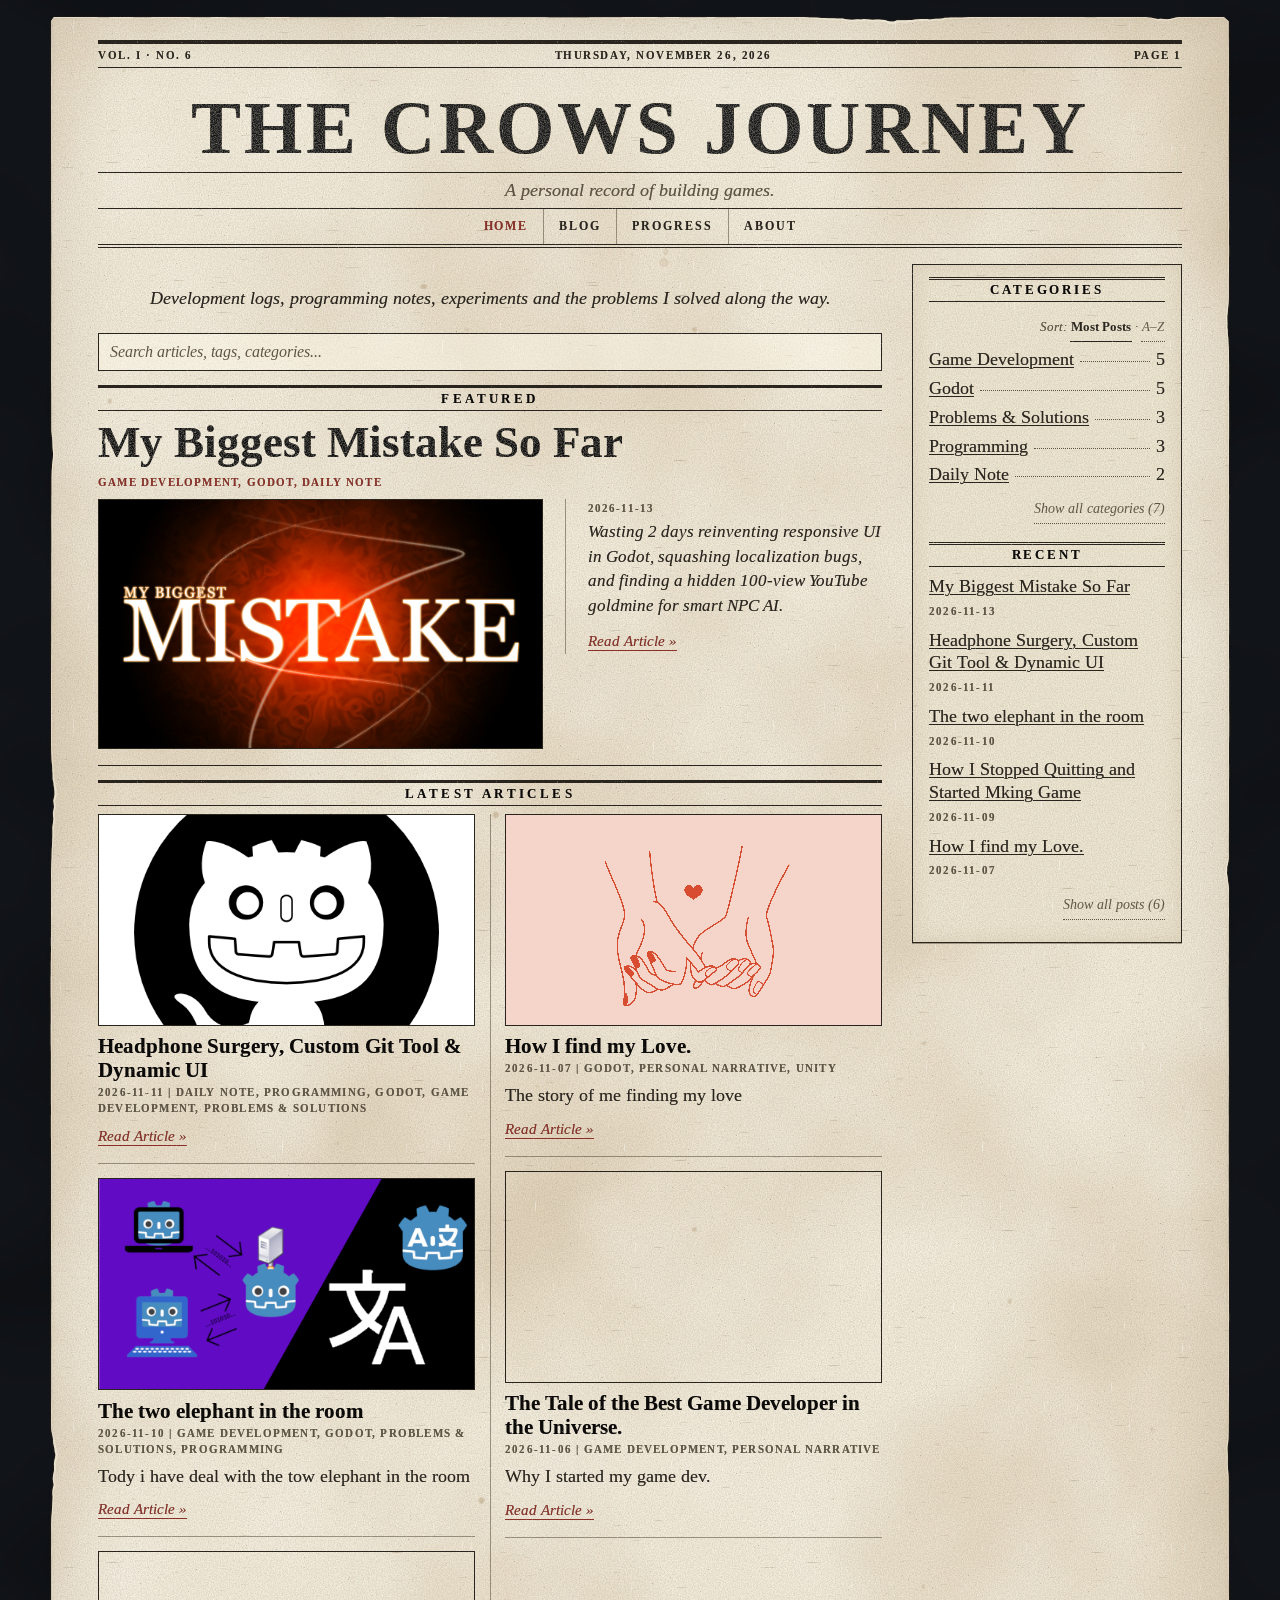
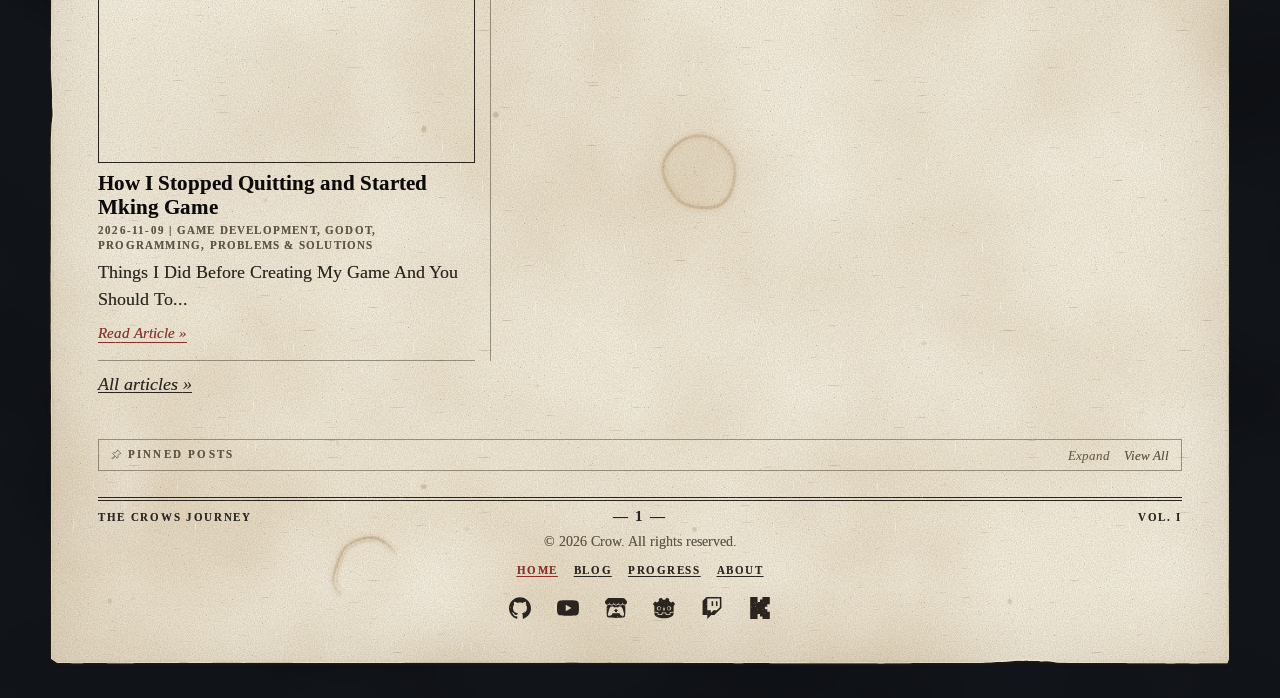
==== commit 0349c6ad: "Publish website: 0 new, 12 updated, 0 removed Published from the Writing Desk editor on 2026-11-26T0" ====
--- a/index.html
+++ b/index.html
@@ -1,4 +1,4 @@
-<!doctype html><html lang="en"><head><meta charset="utf-8"><meta name="viewport" content="width=device-width,initial-scale=1"><title>The Crows Journey</title><meta name="description" content="Development logs, programming notes and experiments from building games."><link rel="icon" href="data:image/svg+xml,%3Csvg%20xmlns%3D%22http%3A%2F%2Fwww.w3.org%2F2000%2Fsvg%22%20viewBox%3D%220%200%2032%2032%22%3E%3Crect%20width%3D%2232%22%20height%3D%2232%22%20fill%3D%22%23F6F0E0%22%2F%3E%3Cpath%20d%3D%22M5%205h22v22H5z%22%20fill%3D%22none%22%20stroke%3D%22%2329251E%22%20stroke-width%3D%222%22%2F%3E%3Cpath%20d%3D%22M9%2010h14M9%2015h14M9%2020h9%22%20stroke%3D%22%2329251E%22%20stroke-width%3D%222%22%2F%3E%3C%2Fsvg%3E"><link rel="preload" href="/fonts/LiberationSerif-Regular.woff" as="font" type="font/woff" crossorigin><link rel="preload" href="/fonts/LiberationSerif-Bold.woff" as="font" type="font/woff" crossorigin><link rel="stylesheet" href="/style.css?v=6475917e"><link rel="stylesheet" href="/lightbox.css?v=a3bf4f7c"><link rel="stylesheet" href="/pinned.css?v=783418df"></head><body class="site"><a class="skip" href="#main">Skip to the content</a><svg class="defs" width="0" height="0" aria-hidden="true" focusable="false"><defs><filter id="ink" x="-1%" y="-5%" width="102%" height="110%"><feTurbulence type="fractalNoise" baseFrequency=".04 .06" numOctaves="2" seed="3" result="w"/><feDisplacementMap in="SourceGraphic" in2="w" scale="1.7" result="d"/><feTurbulence type="fractalNoise" baseFrequency=".9" numOctaves="2" seed="8" result="g"/><feColorMatrix in="g" type="matrix" values="0 0 0 0 0  0 0 0 0 0  0 0 0 0 0  -.9 0 0 0 1.32" result="a"/><feComposite in="d" in2="a" operator="in"/></filter></defs></svg><div class="sheet"><div class="paper"><header class="mast"><p class="strip"><span>Vol. I &middot; No. 6</span><span>Tuesday, November 24, 2026</span><span>Page 1</span></p><h1 class="nameplate">The Crows Journey</h1><p class="sub">A personal record of building games.</p><nav aria-label="Main"><a href="/" aria-current="page">Home</a><a href="/blog/">Blog</a><a href="/progress/">Progress</a><a href="/about/">About</a></nav></header><div class="wrap"><main id="main"><section class="sec body"><p class="intro">Development logs, programming notes, experiments and the problems I solved along the way.</p></section><div class="search" role="search"><input id="q" type="search" placeholder="Search articles, tags, categories..." aria-label="Search articles" autocomplete="off"><button id="x" type="button" hidden>Clear</button></div><div id="results" aria-live="polite"></div><section class="listsec"><h2>Featured</h2><article class="lead" data-cats="[&quot;Game Development&quot;,&quot;Godot&quot;,&quot;Daily Note&quot;]"><h3><a href="/blog/my-bigest-mistek-sofar/">My Biggest Mistake So Far</a></h3><p class="meta kicker">Game Development, Godot, Daily Note</p><div class="leadbody"><a class="leadpic" href="/blog/my-bigest-mistek-sofar/" aria-hidden="true" tabindex="-1"><span class="ph"><img class="" src="/images/blog/my-bigest-mistek-sofar/cover-63cde086.jpg" alt="" loading="lazy" decoding="async" width="1000" height="800"></span></a><div><p class="meta"><time datetime="2026-11-13">2026-11-13</time></p><p class="deck">Wasting 2 days reinventing responsive UI in Godot, squashing localization bugs, and finding a hidden 100-view YouTube goldmine for smart NPC AI.</p><a class="more" href="/blog/my-bigest-mistek-sofar/" aria-label="Read the article: My Biggest Mistake So Far">Read Article &raquo;</a></div></div></article></section><section class="listsec"><h2>Latest Articles</h2><div class="entries"><article class="entry" data-cats="[&quot;Daily Note&quot;,&quot;Programming&quot;,&quot;Godot&quot;,&quot;Game Development&quot;,&quot;Problems &amp; Solutions&quot;]"><a class="th" href="/blog/post-2/" aria-hidden="true" tabindex="-1"><span class="ph"><img class="" src="/images/blog/post-2/cover-2ff6fc71.png" alt="" loading="lazy" decoding="async" width="512" height="512"></span></a><div><h3><a href="/blog/post-2/">Headphone Surgery, Custom Git Tool &amp;  Dynamic UI</a></h3><p class="meta"><time datetime="2026-11-11">2026-11-11</time> | Daily Note, Programming, Godot, Game Development, Problems &amp; Solutions</p><p></p><a class="more" href="/blog/post-2/" aria-label="Read the article: Headphone Surgery, Custom Git Tool &amp;  Dynamic UI">Read Article &raquo;</a></div></article><article class="entry" data-cats="[&quot;Game Development&quot;,&quot;Godot&quot;,&quot;Problems &amp; Solutions&quot;,&quot;Programming&quot;]"><a class="th" href="/blog/post/" aria-hidden="true" tabindex="-1"><span class="ph"><img class="" src="/images/blog/post/cover-1687a85a.png" alt="" loading="lazy" decoding="async" width="1920" height="1080"></span></a><div><h3><a href="/blog/post/">The two elephant in the room</a></h3><p class="meta"><time datetime="2026-11-10">2026-11-10</time> | Game Development, Godot, Problems &amp; Solutions, Programming</p><p>Tody i have deal with the tow elephant in the room</p><a class="more" href="/blog/post/" aria-label="Read the article: The two elephant in the room">Read Article &raquo;</a></div></article><article class="entry" data-cats="[&quot;Game Development&quot;,&quot;Godot&quot;,&quot;Programming&quot;,&quot;Problems &amp; Solutions&quot;]"><a class="th" href="/blog/set-up-before-making-game/" aria-hidden="true" tabindex="-1"><span class="ph"><img class="" src="/images/blog/set-up-before-making-game/cover-56f077be.png" alt="" loading="lazy" decoding="async" width="1700" height="1700"></span></a><div><h3><a href="/blog/set-up-before-making-game/">How I Stopped Quitting and Started Mking Game</a></h3><p class="meta"><time datetime="2026-11-09">2026-11-09</time> | Game Development, Godot, Programming, Problems &amp; Solutions</p><p>Things I Did Before Creating My Game And You Should To...</p><a class="more" href="/blog/set-up-before-making-game/" aria-label="Read the article: How I Stopped Quitting and Started Mking Game">Read Article &raquo;</a></div></article><article class="entry" data-cats="[&quot;Godot&quot;,&quot;Personal Narrative&quot;,&quot;Unity&quot;]"><a class="th" href="/blog/godot-setup/" aria-hidden="true" tabindex="-1"><span class="ph"><img class="px" src="/images/blog/godot-setup/cover-469770b1.webp" alt="" loading="lazy" decoding="async" width="4800" height="3200"></span></a><div><h3><a href="/blog/godot-setup/">How I find my Love.</a></h3><p class="meta"><time datetime="2026-11-07">2026-11-07</time> | Godot, Personal Narrative, Unity</p><p>The story of me finding my love</p><a class="more" href="/blog/godot-setup/" aria-label="Read the article: How I find my Love.">Read Article &raquo;</a></div></article><article class="entry" data-cats="[&quot;Game Development&quot;,&quot;Personal Narrative&quot;]"><a class="th" href="/blog/starting-game-development/" aria-hidden="true" tabindex="-1"><span class="ph"><img class="px" src="/images/blog/starting-game-development/cover.png" alt="" loading="lazy" decoding="async" width="960" height="540"></span></a><div><h3><a href="/blog/starting-game-development/">The Tale of the Best Game Developer in the Universe.</a></h3><p class="meta"><time datetime="2026-11-06">2026-11-06</time> | Game Development, Personal Narrative</p><p>Why I started my game dev.</p><a class="more" href="/blog/starting-game-development/" aria-label="Read the article: The Tale of the Best Game Developer in the Universe.">Read Article &raquo;</a></div></article></div><p class="allmore"><a href="/blog/">All articles &raquo;</a></p></section></main><aside aria-label="Sidebar"><section><h2 class="ah">Categories</h2><p class="sortby" data-sort-for="fold-cats" role="group" aria-label="Sort categories" hidden>Sort: <button type="button" data-sort="count" aria-pressed="true">Most Posts</button><span aria-hidden="true"> &middot; </span><button type="button" data-sort="az" aria-pressed="false">A&ndash;Z</button></p><ul class="index" id="fold-cats"><li><a data-cat="Game Development" href="/blog/#Game%20Development">Game Development</a><span class="dots" aria-hidden="true"></span><span class="n">5</span></li><li><a data-cat="Godot" href="/blog/#Godot">Godot</a><span class="dots" aria-hidden="true"></span><span class="n">5</span></li><li><a data-cat="Problems &amp; Solutions" href="/blog/#Problems%20%26%20Solutions">Problems &amp; Solutions</a><span class="dots" aria-hidden="true"></span><span class="n">3</span></li><li><a data-cat="Programming" href="/blog/#Programming">Programming</a><span class="dots" aria-hidden="true"></span><span class="n">3</span></li><li><a data-cat="Daily Note" href="/blog/#Daily%20Note">Daily Note</a><span class="dots" aria-hidden="true"></span><span class="n">2</span></li><li class="x"><a data-cat="Personal Narrative" href="/blog/#Personal%20Narrative">Personal Narrative</a><span class="dots" aria-hidden="true"></span><span class="n">2</span></li><li class="x"><a data-cat="Unity" href="/blog/#Unity">Unity</a><span class="dots" aria-hidden="true"></span><span class="n">1</span></li></ul><button type="button" class="fold" data-fold-for="fold-cats" aria-controls="fold-cats" aria-expanded="false" data-more="Show all categories (7)" data-less="Show less" hidden>Show all categories (7)</button></section><section><h2 class="ah">Recent</h2><ul id="fold-recent"><li><a href="/blog/my-bigest-mistek-sofar/">My Biggest Mistake So Far</a><br><time class="meta" datetime="2026-11-13">2026-11-13</time></li><li><a href="/blog/post-2/">Headphone Surgery, Custom Git Tool &amp;  Dynamic UI</a><br><time class="meta" datetime="2026-11-11">2026-11-11</time></li><li><a href="/blog/post/">The two elephant in the room</a><br><time class="meta" datetime="2026-11-10">2026-11-10</time></li><li><a href="/blog/set-up-before-making-game/">How I Stopped Quitting and Started Mking Game</a><br><time class="meta" datetime="2026-11-09">2026-11-09</time></li><li><a href="/blog/godot-setup/">How I find my Love.</a><br><time class="meta" datetime="2026-11-07">2026-11-07</time></li><li class="x"><a href="/blog/starting-game-development/">The Tale of the Best Game Developer in the Universe.</a><br><time class="meta" datetime="2026-11-06">2026-11-06</time></li></ul><button type="button" class="fold" data-fold-for="fold-recent" aria-controls="fold-recent" aria-expanded="false" data-more="Show all posts (6)" data-less="Show less" hidden>Show all posts (6)</button></section><script>(function(){document.querySelectorAll('button.fold').forEach(function(b){var l=document.getElementById(b.dataset.foldFor);if(!l)return;l.setAttribute('data-fold','closed');b.hidden=false;b.addEventListener('click',function(){var o=l.getAttribute('data-fold')==='closed';l.setAttribute('data-fold',o?'open':'closed');b.setAttribute('aria-expanded',o);b.textContent=o?b.dataset.less:b.dataset.more;});});document.querySelectorAll('.sortby').forEach(function(bar){var l=document.getElementById(bar.dataset.sortFor);if(!l)return;var orig=Array.prototype.slice.call(l.children).map(function(li,i){return{li:li,i:i,name:li.querySelector('a').textContent,n:parseInt(li.querySelector('.n').textContent,10)||0};}),btns=bar.querySelectorAll('button');bar.hidden=false;function apply(mode){orig.slice().sort(mode==='az'?function(a,b){return a.name.localeCompare(b.name,'en')||a.i-b.i;}:function(a,b){return b.n-a.n||a.name.localeCompare(b.name,'en')||a.i-b.i;}).forEach(function(o,k){o.li.classList.toggle('x',k>=5);l.appendChild(o.li);});btns.forEach(function(x){x.setAttribute('aria-pressed',x.dataset.sort===mode);});}btns.forEach(function(x){x.addEventListener('click',function(){apply(x.dataset.sort);});});});})();</script></aside><section class="listsec pinned" aria-labelledby="pinned-h-home"><div class="pin-hd"><h2 class="pin-h" id="pinned-h-home"><svg class="pin-ic" viewBox="0 0 16 16" width="11" height="11" aria-hidden="true" focusable="false"><path d="M9.6 1.6l4.8 4.8-1.9.8-2.5 2.5.2 2.5-1.2 1.2-2.8-2.8-4 4-.7-.7 4-4L2.7 6.5l1.2-1.2 2.5.2 2.5-2.5z"/></svg><span>Pinned Posts</span></h2><p class="pin-ctl"><button type="button" class="pin-tg" aria-controls="pinned-l-home" aria-expanded="false" aria-label="Show 2 pinned posts" data-more="Expand" data-less="Collapse" data-label-more="Show 2 pinned posts" data-label-less="Hide 2 pinned posts" hidden>Expand</button><a class="pin-all" href="/pinned/" aria-label="View all pinned posts">View All</a></p></div><ul class="pin-list" id="pinned-l-home" hidden><li class="pin-item"><a class="pin-th" href="/blog/godot-setup/" aria-hidden="true" tabindex="-1"><span class="ph"><img class="px" src="/images/blog/godot-setup/cover-469770b1.webp" alt="" loading="lazy" decoding="async" width="4800" height="3200"></span></a><div class="pin-tx"><a class="pin-t" href="/blog/godot-setup/">How I find my Love.</a><time class="meta" datetime="2026-11-07">2026-11-07</time></div></li><li class="pin-item"><a class="pin-th" href="/blog/set-up-before-making-game/" aria-hidden="true" tabindex="-1"><span class="ph"><img class="" src="/images/blog/set-up-before-making-game/cover-56f077be.png" alt="" loading="lazy" decoding="async" width="1700" height="1700"></span></a><div class="pin-tx"><a class="pin-t" href="/blog/set-up-before-making-game/">How I Stopped Quitting and Started Mking Game</a><time class="meta" datetime="2026-11-09">2026-11-09</time></div></li></ul></section><script data-pin-fold>(function(){document.querySelectorAll('section.pinned').forEach(function(s){var b=s.querySelector('button.pin-tg'),l=b&&document.getElementById(b.getAttribute('aria-controls'));if(!l)return;b.hidden=false;b.addEventListener('click',function(){var o=l.hidden;l.hidden=!o;s.classList.toggle('open',o);b.setAttribute('aria-expanded',o?'true':'false');b.textContent=o?b.dataset.less:b.dataset.more;b.setAttribute('aria-label',o?b.dataset.labelLess:b.dataset.labelMore);});});})();</script></div><footer><p class="folio"><span>The Crows Journey</span><span class="pg">&mdash; 1 &mdash;</span><span>Vol. I</span></p><p>© 2026 Crow. All rights reserved.</p><nav class="fnav" aria-label="Footer"><a href="/" aria-current="page">Home</a><a href="/blog/">Blog</a><a href="/progress/">Progress</a><a href="/about/">About</a></nav><ul class="social" aria-label="Social links"><li><a href="https://github.com/iamtwicrow" target="_blank" rel="noopener noreferrer" aria-label="Github (opens in a new tab)" title="Github"><svg class="ico" viewBox="0 0 24 24" aria-hidden="true" focusable="false"><path d="M12 .297c-6.63 0-12 5.373-12 12 0 5.303 3.438 9.8 8.205 11.385.6.113.82-.258.82-.577 0-.285-.01-1.04-.015-2.04-3.338.724-4.042-1.61-4.042-1.61C4.422 18.07 3.633 17.7 3.633 17.7c-1.087-.744.084-.729.084-.729 1.205.084 1.838 1.236 1.838 1.236 1.07 1.835 2.809 1.305 3.495.998.108-.776.417-1.305.76-1.605-2.665-.3-5.466-1.332-5.466-5.93 0-1.31.465-2.38 1.235-3.22-.135-.303-.54-1.523.105-3.176 0 0 1.005-.322 3.3 1.23.96-.267 1.98-.399 3-.405 1.02.006 2.04.138 3 .405 2.28-1.552 3.285-1.23 3.285-1.23.645 1.653.24 2.873.12 3.176.765.84 1.23 1.91 1.23 3.22 0 4.61-2.805 5.625-5.475 5.92.42.36.81 1.096.81 2.22 0 1.606-.015 2.896-.015 3.286 0 .315.21.69.825.57C20.565 22.092 24 17.592 24 12.297c0-6.627-5.373-12-12-12"/></svg></a></li><li><a href="https://www.youtube.com/@twicrow" target="_blank" rel="noopener noreferrer" aria-label="Youtube (opens in a new tab)" title="Youtube"><svg class="ico" viewBox="0 0 24 24" aria-hidden="true" focusable="false"><path d="M23.498 6.186a3.016 3.016 0 0 0-2.122-2.136C19.505 3.545 12 3.545 12 3.545s-7.505 0-9.377.505A3.017 3.017 0 0 0 .502 6.186C0 8.07 0 12 0 12s0 3.93.502 5.814a3.016 3.016 0 0 0 2.122 2.136c1.871.505 9.376.505 9.376.505s7.505 0 9.377-.505a3.015 3.015 0 0 0 2.122-2.136C24 15.93 24 12 24 12s0-3.93-.502-5.814zM9.545 15.568V8.432L15.818 12l-6.273 3.568z"/></svg></a></li><li><a href="https://twicrow.itch.io/" target="_blank" rel="noopener noreferrer" aria-label="Itch (opens in a new tab)" title="Itch"><svg class="ico" viewBox="0 0 24 24" aria-hidden="true" focusable="false"><path d="M3.13 1.338C2.08 1.96.02 4.328 0 4.95v1.03c0 1.303 1.22 2.45 2.325 2.45 1.33 0 2.436-1.102 2.436-2.41 0 1.308 1.07 2.41 2.4 2.41 1.328 0 2.362-1.102 2.362-2.41 0 1.308 1.137 2.41 2.466 2.41h.024c1.33 0 2.466-1.102 2.466-2.41 0 1.308 1.034 2.41 2.363 2.41 1.33 0 2.4-1.102 2.4-2.41 0 1.308 1.106 2.41 2.435 2.41C22.78 8.43 24 7.282 24 5.98V4.95c-.02-.62-2.082-2.99-3.13-3.612-3.253-.114-5.508-.134-8.87-.133-3.362 0-7.945.053-8.87.133zm6.376 6.477a2.74 2.74 0 0 1-.468.602c-.5.49-1.19.795-1.947.795a2.786 2.786 0 0 1-1.95-.795c-.182-.178-.32-.37-.446-.59-.127.222-.303.412-.486.59a2.788 2.788 0 0 1-1.95.795c-.092 0-.187-.025-.264-.052-.107 1.113-.152 2.176-.168 2.95v.005l-.006 1.167c.02 2.334-.23 7.564 1.03 8.85 1.952.454 5.545.662 9.15.663 3.605 0 7.198-.21 9.15-.664 1.26-1.284 1.01-6.514 1.03-8.848l-.006-1.167v-.004c-.016-.775-.06-1.838-.168-2.95-.077.026-.172.052-.263.052a2.788 2.788 0 0 1-1.95-.795c-.184-.178-.36-.368-.486-.59-.127.22-.265.412-.447.59a2.786 2.786 0 0 1-1.95.794c-.76 0-1.446-.303-1.948-.793a2.74 2.74 0 0 1-.468-.602 2.738 2.738 0 0 1-.463.602 2.787 2.787 0 0 1-1.95.794h-.16a2.787 2.787 0 0 1-1.95-.793 2.738 2.738 0 0 1-.464-.602zm-2.004 2.59v.002c.795.002 1.5 0 2.373.953.687-.072 1.406-.108 2.125-.107.72 0 1.438.035 2.125.107.873-.953 1.578-.95 2.372-.953.376 0 1.876 0 2.92 2.934l1.123 4.028c.832 2.995-.266 3.068-1.636 3.07-2.03-.075-3.156-1.55-3.156-3.025-1.124.184-2.436.276-3.748.277-1.312 0-2.624-.093-3.748-.277 0 1.475-1.125 2.95-3.156 3.026-1.37-.004-2.468-.077-1.636-3.072l1.122-4.027c1.045-2.934 2.545-2.934 2.92-2.934zM12 12.714c-.002.002-2.14 1.964-2.523 2.662l1.4-.056v1.22c0 .056.56.033 1.123.007.562.026 1.124.05 1.124-.008v-1.22l1.4.055C14.138 14.677 12 12.713 12 12.713z"/></svg></a></li><li><a href="https://forum.godotengine.org/u/death3666/" target="_blank" rel="noopener noreferrer" aria-label="Godot (opens in a new tab)" title="Godot"><svg class="ico" viewBox="0 0 24 24" aria-hidden="true" focusable="false"><path d="M9.5598.683c-1.096.244-2.1812.5831-3.1983 1.0951.023.8981.081 1.7582.199 2.6323-.395.253-.81.47-1.178.766-.375.288-.7581.564-1.0971.9011-.6781-.448-1.3962-.869-2.1352-1.2411C1.3532 5.6934.608 6.6186 0 7.6546c.458.7411.936 1.4352 1.4521 2.0942h.014v6.3565c.012 0 .023 0 .035.003l3.8963.376c.204.02.364.184.378.3891l.12 1.7201 3.3994.242.234-1.587c.03-.206.207-.358.415-.358h4.1114c.208 0 .385.152.415.358l.234 1.587 3.3993-.242.12-1.72a.4196.4196 0 01.378-.3891l3.8954-.376c.012 0 .023-.003.035-.003v-.5071h.002V9.7498h.014c.516-.659.994-1.3531 1.4521-2.0942-.608-1.036-1.3541-1.9611-2.1512-2.8192-.739.372-1.4571.793-2.1352 1.2411-.339-.337-.721-.613-1.096-.901-.369-.296-.7841-.5131-1.1781-.7661.117-.8741.175-1.7342.199-2.6323-1.0171-.512-2.1012-.851-3.1983-1.095-.438.736-.838 1.533-1.1871 2.3121-.414-.069-.829-.094-1.2461-.099h-.016c-.417.005-.832.03-1.2461.099-.349-.779-.749-1.576-1.1881-2.3121l.001-.001zM6.4765 9.9889c1.2971 0 2.3492 1.0511 2.3492 2.3482s-1.052 2.3482-2.3492 2.3482c-1.296 0-2.3482-1.051-2.3482-2.3482 0-1.297 1.0511-2.3482 2.3482-2.3482zm11.049 0c1.296 0 2.3482 1.0511 2.3482 2.3482s-1.0511 2.3482-2.3482 2.3482-2.3492-1.051-2.3492-2.3482c0-1.297 1.051-2.3482 2.3492-2.3482zm-10.824.9301c-.861 0-1.559.698-1.559 1.5591s.698 1.5582 1.559 1.5582c.8611 0 1.5592-.698 1.5592-1.5582 0-.86-.697-1.559-1.5591-1.559zm10.598 0c-.8611 0-1.5582.698-1.5582 1.5591s.697 1.5582 1.5581 1.5582c.8611 0 1.5592-.698 1.5592-1.5582 0-.86-.697-1.559-1.5592-1.559zm-5.2985.453c.417 0 .757.308.757.6871v2.1622c0 .379-.339.687-.757.687s-.756-.308-.756-.687V12.059c0-.379.339-.687.756-.687zM1.4601 16.9464c.002.377.006.789.006.871 0 3.7014 4.6944 5.4795 10.5269 5.5005h.014c5.8325-.02 10.5259-1.7991 10.5259-5.5004 0-.084.005-.495.007-.871l-3.5023.338-.121 1.729a.421.421 0 01-.389.3901l-4.1814.296a.4203.4203 0 01-.415-.358l-.238-1.6141h-3.3863l-.238 1.6141a.4192.4192 0 01-.4451.357l-4.1513-.296c-.208-.015-.375-.181-.389-.389l-.12-1.7292-3.5044-.337z"/></svg></a></li><li><a href="https://www.twitch.tv/iamtwicrow" target="_blank" rel="noopener noreferrer" aria-label="Twitch (opens in a new tab)" title="Twitch"><svg class="ico" viewBox="0 0 24 24" aria-hidden="true" focusable="false"><path d="M11.571 4.714h1.715v5.143H11.57zm4.715 0H18v5.143h-1.714zM6 0L1.714 4.286v15.428h5.143V24l4.286-4.286h3.428L22.286 12V0zm14.571 11.143l-3.428 3.428h-3.429l-3 3v-3H6.857V1.714h13.714Z"/></svg></a></li><li><a href="https://kick.com/twicrow" target="_blank" rel="noopener noreferrer" aria-label="Kick (opens in a new tab)" title="Kick"><svg class="ico" viewBox="0 0 24 24" aria-hidden="true" focusable="false"><path d="M1.333 0h8v5.333H12V2.667h2.667V0h8v8H20v2.667h-2.667v2.666H20V16h2.667v8h-8v-2.667H12v-2.666H9.333V24h-8Z"/></svg></a></li></ul></footer></div></div><script>(function () {
+<!doctype html><html lang="en"><head><meta charset="utf-8"><meta name="viewport" content="width=device-width,initial-scale=1"><title>The Crows Journey</title><meta name="description" content="Development logs, programming notes and experiments from building games."><link rel="icon" href="data:image/svg+xml,%3Csvg%20xmlns%3D%22http%3A%2F%2Fwww.w3.org%2F2000%2Fsvg%22%20viewBox%3D%220%200%2032%2032%22%3E%3Crect%20width%3D%2232%22%20height%3D%2232%22%20fill%3D%22%23F6F0E0%22%2F%3E%3Cpath%20d%3D%22M5%205h22v22H5z%22%20fill%3D%22none%22%20stroke%3D%22%2329251E%22%20stroke-width%3D%222%22%2F%3E%3Cpath%20d%3D%22M9%2010h14M9%2015h14M9%2020h9%22%20stroke%3D%22%2329251E%22%20stroke-width%3D%222%22%2F%3E%3C%2Fsvg%3E"><link rel="preload" href="/fonts/LiberationSerif-Regular.woff" as="font" type="font/woff" crossorigin><link rel="preload" href="/fonts/LiberationSerif-Bold.woff" as="font" type="font/woff" crossorigin><link rel="stylesheet" href="/style.css?v=6475917e"><link rel="stylesheet" href="/lightbox.css?v=a3bf4f7c"><link rel="stylesheet" href="/pinned.css?v=783418df"></head><body class="site"><a class="skip" href="#main">Skip to the content</a><svg class="defs" width="0" height="0" aria-hidden="true" focusable="false"><defs><filter id="ink" x="-1%" y="-5%" width="102%" height="110%"><feTurbulence type="fractalNoise" baseFrequency=".04 .06" numOctaves="2" seed="3" result="w"/><feDisplacementMap in="SourceGraphic" in2="w" scale="1.7" result="d"/><feTurbulence type="fractalNoise" baseFrequency=".9" numOctaves="2" seed="8" result="g"/><feColorMatrix in="g" type="matrix" values="0 0 0 0 0  0 0 0 0 0  0 0 0 0 0  -.9 0 0 0 1.32" result="a"/><feComposite in="d" in2="a" operator="in"/></filter></defs></svg><div class="sheet"><div class="paper"><header class="mast"><p class="strip"><span>Vol. I &middot; No. 6</span><span>Thursday, November 26, 2026</span><span>Page 1</span></p><h1 class="nameplate">The Crows Journey</h1><p class="sub">A personal record of building games.</p><nav aria-label="Main"><a href="/" aria-current="page">Home</a><a href="/blog/">Blog</a><a href="/progress/">Progress</a><a href="/about/">About</a></nav></header><div class="wrap"><main id="main"><section class="sec body"><p class="intro">Development logs, programming notes, experiments and the problems I solved along the way.</p></section><div class="search" role="search"><input id="q" type="search" placeholder="Search articles, tags, categories..." aria-label="Search articles" autocomplete="off"><button id="x" type="button" hidden>Clear</button></div><div id="results" aria-live="polite"></div><section class="listsec"><h2>Featured</h2><article class="lead" data-cats="[&quot;Game Development&quot;,&quot;Godot&quot;,&quot;Daily Note&quot;]"><h3><a href="/blog/my-bigest-mistek-sofar/">My Biggest Mistake So Far</a></h3><p class="meta kicker">Game Development, Godot, Daily Note</p><div class="leadbody"><a class="leadpic" href="/blog/my-bigest-mistek-sofar/" aria-hidden="true" tabindex="-1"><span class="ph"><img class="" src="/images/blog/my-bigest-mistek-sofar/cover-63cde086.jpg" alt="" loading="lazy" decoding="async" width="1000" height="800"></span></a><div><p class="meta"><time datetime="2026-11-13">2026-11-13</time></p><p class="deck">Wasting 2 days reinventing responsive UI in Godot, squashing localization bugs, and finding a hidden 100-view YouTube goldmine for smart NPC AI.</p><a class="more" href="/blog/my-bigest-mistek-sofar/" aria-label="Read the article: My Biggest Mistake So Far">Read Article &raquo;</a></div></div></article></section><section class="listsec"><h2>Latest Articles</h2><div class="entries"><article class="entry" data-cats="[&quot;Daily Note&quot;,&quot;Programming&quot;,&quot;Godot&quot;,&quot;Game Development&quot;,&quot;Problems &amp; Solutions&quot;]"><a class="th" href="/blog/post-2/" aria-hidden="true" tabindex="-1"><span class="ph"><img class="" src="/images/blog/post-2/cover-2ff6fc71.png" alt="" loading="lazy" decoding="async" width="512" height="512"></span></a><div><h3><a href="/blog/post-2/">Headphone Surgery, Custom Git Tool &amp;  Dynamic UI</a></h3><p class="meta"><time datetime="2026-11-11">2026-11-11</time> | Daily Note, Programming, Godot, Game Development, Problems &amp; Solutions</p><p></p><a class="more" href="/blog/post-2/" aria-label="Read the article: Headphone Surgery, Custom Git Tool &amp;  Dynamic UI">Read Article &raquo;</a></div></article><article class="entry" data-cats="[&quot;Game Development&quot;,&quot;Godot&quot;,&quot;Problems &amp; Solutions&quot;,&quot;Programming&quot;]"><a class="th" href="/blog/post/" aria-hidden="true" tabindex="-1"><span class="ph"><img class="" src="/images/blog/post/cover-1687a85a.png" alt="" loading="lazy" decoding="async" width="1920" height="1080"></span></a><div><h3><a href="/blog/post/">The two elephant in the room</a></h3><p class="meta"><time datetime="2026-11-10">2026-11-10</time> | Game Development, Godot, Problems &amp; Solutions, Programming</p><p>Tody i have deal with the tow elephant in the room</p><a class="more" href="/blog/post/" aria-label="Read the article: The two elephant in the room">Read Article &raquo;</a></div></article><article class="entry" data-cats="[&quot;Game Development&quot;,&quot;Godot&quot;,&quot;Programming&quot;,&quot;Problems &amp; Solutions&quot;]"><a class="th" href="/blog/set-up-before-making-game/" aria-hidden="true" tabindex="-1"><span class="ph"><img class="" src="/images/blog/set-up-before-making-game/cover-56f077be.png" alt="" loading="lazy" decoding="async" width="1700" height="1700"></span></a><div><h3><a href="/blog/set-up-before-making-game/">How I Stopped Quitting and Started Mking Game</a></h3><p class="meta"><time datetime="2026-11-09">2026-11-09</time> | Game Development, Godot, Programming, Problems &amp; Solutions</p><p>Things I Did Before Creating My Game And You Should To...</p><a class="more" href="/blog/set-up-before-making-game/" aria-label="Read the article: How I Stopped Quitting and Started Mking Game">Read Article &raquo;</a></div></article><article class="entry" data-cats="[&quot;Godot&quot;,&quot;Personal Narrative&quot;,&quot;Unity&quot;]"><a class="th" href="/blog/godot-setup/" aria-hidden="true" tabindex="-1"><span class="ph"><img class="px" src="/images/blog/godot-setup/cover-469770b1.webp" alt="" loading="lazy" decoding="async" width="4800" height="3200"></span></a><div><h3><a href="/blog/godot-setup/">How I find my Love.</a></h3><p class="meta"><time datetime="2026-11-07">2026-11-07</time> | Godot, Personal Narrative, Unity</p><p>The story of me finding my love</p><a class="more" href="/blog/godot-setup/" aria-label="Read the article: How I find my Love.">Read Article &raquo;</a></div></article><article class="entry" data-cats="[&quot;Game Development&quot;,&quot;Personal Narrative&quot;]"><a class="th" href="/blog/starting-game-development/" aria-hidden="true" tabindex="-1"><span class="ph"><img class="px" src="/images/blog/starting-game-development/cover.png" alt="" loading="lazy" decoding="async" width="960" height="540"></span></a><div><h3><a href="/blog/starting-game-development/">The Tale of the Best Game Developer in the Universe.</a></h3><p class="meta"><time datetime="2026-11-06">2026-11-06</time> | Game Development, Personal Narrative</p><p>Why I started my game dev.</p><a class="more" href="/blog/starting-game-development/" aria-label="Read the article: The Tale of the Best Game Developer in the Universe.">Read Article &raquo;</a></div></article></div><p class="allmore"><a href="/blog/">All articles &raquo;</a></p></section></main><aside aria-label="Sidebar"><section><h2 class="ah">Categories</h2><p class="sortby" data-sort-for="fold-cats" role="group" aria-label="Sort categories" hidden>Sort: <button type="button" data-sort="count" aria-pressed="true">Most Posts</button><span aria-hidden="true"> &middot; </span><button type="button" data-sort="az" aria-pressed="false">A&ndash;Z</button></p><ul class="index" id="fold-cats"><li><a data-cat="Game Development" href="/blog/#Game%20Development">Game Development</a><span class="dots" aria-hidden="true"></span><span class="n">5</span></li><li><a data-cat="Godot" href="/blog/#Godot">Godot</a><span class="dots" aria-hidden="true"></span><span class="n">5</span></li><li><a data-cat="Problems &amp; Solutions" href="/blog/#Problems%20%26%20Solutions">Problems &amp; Solutions</a><span class="dots" aria-hidden="true"></span><span class="n">3</span></li><li><a data-cat="Programming" href="/blog/#Programming">Programming</a><span class="dots" aria-hidden="true"></span><span class="n">3</span></li><li><a data-cat="Daily Note" href="/blog/#Daily%20Note">Daily Note</a><span class="dots" aria-hidden="true"></span><span class="n">2</span></li><li class="x"><a data-cat="Personal Narrative" href="/blog/#Personal%20Narrative">Personal Narrative</a><span class="dots" aria-hidden="true"></span><span class="n">2</span></li><li class="x"><a data-cat="Unity" href="/blog/#Unity">Unity</a><span class="dots" aria-hidden="true"></span><span class="n">1</span></li></ul><button type="button" class="fold" data-fold-for="fold-cats" aria-controls="fold-cats" aria-expanded="false" data-more="Show all categories (7)" data-less="Show less" hidden>Show all categories (7)</button></section><section><h2 class="ah">Recent</h2><ul id="fold-recent"><li><a href="/blog/my-bigest-mistek-sofar/">My Biggest Mistake So Far</a><br><time class="meta" datetime="2026-11-13">2026-11-13</time></li><li><a href="/blog/post-2/">Headphone Surgery, Custom Git Tool &amp;  Dynamic UI</a><br><time class="meta" datetime="2026-11-11">2026-11-11</time></li><li><a href="/blog/post/">The two elephant in the room</a><br><time class="meta" datetime="2026-11-10">2026-11-10</time></li><li><a href="/blog/set-up-before-making-game/">How I Stopped Quitting and Started Mking Game</a><br><time class="meta" datetime="2026-11-09">2026-11-09</time></li><li><a href="/blog/godot-setup/">How I find my Love.</a><br><time class="meta" datetime="2026-11-07">2026-11-07</time></li><li class="x"><a href="/blog/starting-game-development/">The Tale of the Best Game Developer in the Universe.</a><br><time class="meta" datetime="2026-11-06">2026-11-06</time></li></ul><button type="button" class="fold" data-fold-for="fold-recent" aria-controls="fold-recent" aria-expanded="false" data-more="Show all posts (6)" data-less="Show less" hidden>Show all posts (6)</button></section><script>(function(){document.querySelectorAll('button.fold').forEach(function(b){var l=document.getElementById(b.dataset.foldFor);if(!l)return;l.setAttribute('data-fold','closed');b.hidden=false;b.addEventListener('click',function(){var o=l.getAttribute('data-fold')==='closed';l.setAttribute('data-fold',o?'open':'closed');b.setAttribute('aria-expanded',o);b.textContent=o?b.dataset.less:b.dataset.more;});});document.querySelectorAll('.sortby').forEach(function(bar){var l=document.getElementById(bar.dataset.sortFor);if(!l)return;var orig=Array.prototype.slice.call(l.children).map(function(li,i){return{li:li,i:i,name:li.querySelector('a').textContent,n:parseInt(li.querySelector('.n').textContent,10)||0};}),btns=bar.querySelectorAll('button');bar.hidden=false;function apply(mode){orig.slice().sort(mode==='az'?function(a,b){return a.name.localeCompare(b.name,'en')||a.i-b.i;}:function(a,b){return b.n-a.n||a.name.localeCompare(b.name,'en')||a.i-b.i;}).forEach(function(o,k){o.li.classList.toggle('x',k>=5);l.appendChild(o.li);});btns.forEach(function(x){x.setAttribute('aria-pressed',x.dataset.sort===mode);});}btns.forEach(function(x){x.addEventListener('click',function(){apply(x.dataset.sort);});});});})();</script></aside><section class="listsec pinned" aria-labelledby="pinned-h-home"><div class="pin-hd"><h2 class="pin-h" id="pinned-h-home"><svg class="pin-ic" viewBox="0 0 16 16" width="11" height="11" aria-hidden="true" focusable="false"><path d="M9.6 1.6l4.8 4.8-1.9.8-2.5 2.5.2 2.5-1.2 1.2-2.8-2.8-4 4-.7-.7 4-4L2.7 6.5l1.2-1.2 2.5.2 2.5-2.5z"/></svg><span>Pinned Posts</span></h2><p class="pin-ctl"><button type="button" class="pin-tg" aria-controls="pinned-l-home" aria-expanded="false" aria-label="Show 2 pinned posts" data-more="Expand" data-less="Collapse" data-label-more="Show 2 pinned posts" data-label-less="Hide 2 pinned posts" hidden>Expand</button><a class="pin-all" href="/pinned/" aria-label="View all pinned posts">View All</a></p></div><ul class="pin-list" id="pinned-l-home" hidden><li class="pin-item"><a class="pin-th" href="/blog/godot-setup/" aria-hidden="true" tabindex="-1"><span class="ph"><img class="px" src="/images/blog/godot-setup/cover-469770b1.webp" alt="" loading="lazy" decoding="async" width="4800" height="3200"></span></a><div class="pin-tx"><a class="pin-t" href="/blog/godot-setup/">How I find my Love.</a><time class="meta" datetime="2026-11-07">2026-11-07</time></div></li><li class="pin-item"><a class="pin-th" href="/blog/set-up-before-making-game/" aria-hidden="true" tabindex="-1"><span class="ph"><img class="" src="/images/blog/set-up-before-making-game/cover-56f077be.png" alt="" loading="lazy" decoding="async" width="1700" height="1700"></span></a><div class="pin-tx"><a class="pin-t" href="/blog/set-up-before-making-game/">How I Stopped Quitting and Started Mking Game</a><time class="meta" datetime="2026-11-09">2026-11-09</time></div></li></ul></section><script data-pin-fold>(function(){document.querySelectorAll('section.pinned').forEach(function(s){var b=s.querySelector('button.pin-tg'),l=b&&document.getElementById(b.getAttribute('aria-controls'));if(!l)return;b.hidden=false;b.addEventListener('click',function(){var o=l.hidden;l.hidden=!o;s.classList.toggle('open',o);b.setAttribute('aria-expanded',o?'true':'false');b.textContent=o?b.dataset.less:b.dataset.more;b.setAttribute('aria-label',o?b.dataset.labelLess:b.dataset.labelMore);});});})();</script></div><footer><p class="folio"><span>The Crows Journey</span><span class="pg">&mdash; 1 &mdash;</span><span>Vol. I</span></p><p>© 2026 Crow. All rights reserved.</p><nav class="fnav" aria-label="Footer"><a href="/" aria-current="page">Home</a><a href="/blog/">Blog</a><a href="/progress/">Progress</a><a href="/about/">About</a></nav><ul class="social" aria-label="Social links"><li><a href="https://github.com/iamtwicrow" target="_blank" rel="noopener noreferrer" aria-label="Github (opens in a new tab)" title="Github"><svg class="ico" viewBox="0 0 24 24" aria-hidden="true" focusable="false"><path d="M12 .297c-6.63 0-12 5.373-12 12 0 5.303 3.438 9.8 8.205 11.385.6.113.82-.258.82-.577 0-.285-.01-1.04-.015-2.04-3.338.724-4.042-1.61-4.042-1.61C4.422 18.07 3.633 17.7 3.633 17.7c-1.087-.744.084-.729.084-.729 1.205.084 1.838 1.236 1.838 1.236 1.07 1.835 2.809 1.305 3.495.998.108-.776.417-1.305.76-1.605-2.665-.3-5.466-1.332-5.466-5.93 0-1.31.465-2.38 1.235-3.22-.135-.303-.54-1.523.105-3.176 0 0 1.005-.322 3.3 1.23.96-.267 1.98-.399 3-.405 1.02.006 2.04.138 3 .405 2.28-1.552 3.285-1.23 3.285-1.23.645 1.653.24 2.873.12 3.176.765.84 1.23 1.91 1.23 3.22 0 4.61-2.805 5.625-5.475 5.92.42.36.81 1.096.81 2.22 0 1.606-.015 2.896-.015 3.286 0 .315.21.69.825.57C20.565 22.092 24 17.592 24 12.297c0-6.627-5.373-12-12-12"/></svg></a></li><li><a href="https://www.youtube.com/@twicrow" target="_blank" rel="noopener noreferrer" aria-label="Youtube (opens in a new tab)" title="Youtube"><svg class="ico" viewBox="0 0 24 24" aria-hidden="true" focusable="false"><path d="M23.498 6.186a3.016 3.016 0 0 0-2.122-2.136C19.505 3.545 12 3.545 12 3.545s-7.505 0-9.377.505A3.017 3.017 0 0 0 .502 6.186C0 8.07 0 12 0 12s0 3.93.502 5.814a3.016 3.016 0 0 0 2.122 2.136c1.871.505 9.376.505 9.376.505s7.505 0 9.377-.505a3.015 3.015 0 0 0 2.122-2.136C24 15.93 24 12 24 12s0-3.93-.502-5.814zM9.545 15.568V8.432L15.818 12l-6.273 3.568z"/></svg></a></li><li><a href="https://twicrow.itch.io/" target="_blank" rel="noopener noreferrer" aria-label="Itch (opens in a new tab)" title="Itch"><svg class="ico" viewBox="0 0 24 24" aria-hidden="true" focusable="false"><path d="M3.13 1.338C2.08 1.96.02 4.328 0 4.95v1.03c0 1.303 1.22 2.45 2.325 2.45 1.33 0 2.436-1.102 2.436-2.41 0 1.308 1.07 2.41 2.4 2.41 1.328 0 2.362-1.102 2.362-2.41 0 1.308 1.137 2.41 2.466 2.41h.024c1.33 0 2.466-1.102 2.466-2.41 0 1.308 1.034 2.41 2.363 2.41 1.33 0 2.4-1.102 2.4-2.41 0 1.308 1.106 2.41 2.435 2.41C22.78 8.43 24 7.282 24 5.98V4.95c-.02-.62-2.082-2.99-3.13-3.612-3.253-.114-5.508-.134-8.87-.133-3.362 0-7.945.053-8.87.133zm6.376 6.477a2.74 2.74 0 0 1-.468.602c-.5.49-1.19.795-1.947.795a2.786 2.786 0 0 1-1.95-.795c-.182-.178-.32-.37-.446-.59-.127.222-.303.412-.486.59a2.788 2.788 0 0 1-1.95.795c-.092 0-.187-.025-.264-.052-.107 1.113-.152 2.176-.168 2.95v.005l-.006 1.167c.02 2.334-.23 7.564 1.03 8.85 1.952.454 5.545.662 9.15.663 3.605 0 7.198-.21 9.15-.664 1.26-1.284 1.01-6.514 1.03-8.848l-.006-1.167v-.004c-.016-.775-.06-1.838-.168-2.95-.077.026-.172.052-.263.052a2.788 2.788 0 0 1-1.95-.795c-.184-.178-.36-.368-.486-.59-.127.22-.265.412-.447.59a2.786 2.786 0 0 1-1.95.794c-.76 0-1.446-.303-1.948-.793a2.74 2.74 0 0 1-.468-.602 2.738 2.738 0 0 1-.463.602 2.787 2.787 0 0 1-1.95.794h-.16a2.787 2.787 0 0 1-1.95-.793 2.738 2.738 0 0 1-.464-.602zm-2.004 2.59v.002c.795.002 1.5 0 2.373.953.687-.072 1.406-.108 2.125-.107.72 0 1.438.035 2.125.107.873-.953 1.578-.95 2.372-.953.376 0 1.876 0 2.92 2.934l1.123 4.028c.832 2.995-.266 3.068-1.636 3.07-2.03-.075-3.156-1.55-3.156-3.025-1.124.184-2.436.276-3.748.277-1.312 0-2.624-.093-3.748-.277 0 1.475-1.125 2.95-3.156 3.026-1.37-.004-2.468-.077-1.636-3.072l1.122-4.027c1.045-2.934 2.545-2.934 2.92-2.934zM12 12.714c-.002.002-2.14 1.964-2.523 2.662l1.4-.056v1.22c0 .056.56.033 1.123.007.562.026 1.124.05 1.124-.008v-1.22l1.4.055C14.138 14.677 12 12.713 12 12.713z"/></svg></a></li><li><a href="https://forum.godotengine.org/u/death3666/" target="_blank" rel="noopener noreferrer" aria-label="Godot (opens in a new tab)" title="Godot"><svg class="ico" viewBox="0 0 24 24" aria-hidden="true" focusable="false"><path d="M9.5598.683c-1.096.244-2.1812.5831-3.1983 1.0951.023.8981.081 1.7582.199 2.6323-.395.253-.81.47-1.178.766-.375.288-.7581.564-1.0971.9011-.6781-.448-1.3962-.869-2.1352-1.2411C1.3532 5.6934.608 6.6186 0 7.6546c.458.7411.936 1.4352 1.4521 2.0942h.014v6.3565c.012 0 .023 0 .035.003l3.8963.376c.204.02.364.184.378.3891l.12 1.7201 3.3994.242.234-1.587c.03-.206.207-.358.415-.358h4.1114c.208 0 .385.152.415.358l.234 1.587 3.3993-.242.12-1.72a.4196.4196 0 01.378-.3891l3.8954-.376c.012 0 .023-.003.035-.003v-.5071h.002V9.7498h.014c.516-.659.994-1.3531 1.4521-2.0942-.608-1.036-1.3541-1.9611-2.1512-2.8192-.739.372-1.4571.793-2.1352 1.2411-.339-.337-.721-.613-1.096-.901-.369-.296-.7841-.5131-1.1781-.7661.117-.8741.175-1.7342.199-2.6323-1.0171-.512-2.1012-.851-3.1983-1.095-.438.736-.838 1.533-1.1871 2.3121-.414-.069-.829-.094-1.2461-.099h-.016c-.417.005-.832.03-1.2461.099-.349-.779-.749-1.576-1.1881-2.3121l.001-.001zM6.4765 9.9889c1.2971 0 2.3492 1.0511 2.3492 2.3482s-1.052 2.3482-2.3492 2.3482c-1.296 0-2.3482-1.051-2.3482-2.3482 0-1.297 1.0511-2.3482 2.3482-2.3482zm11.049 0c1.296 0 2.3482 1.0511 2.3482 2.3482s-1.0511 2.3482-2.3482 2.3482-2.3492-1.051-2.3492-2.3482c0-1.297 1.051-2.3482 2.3492-2.3482zm-10.824.9301c-.861 0-1.559.698-1.559 1.5591s.698 1.5582 1.559 1.5582c.8611 0 1.5592-.698 1.5592-1.5582 0-.86-.697-1.559-1.5591-1.559zm10.598 0c-.8611 0-1.5582.698-1.5582 1.5591s.697 1.5582 1.5581 1.5582c.8611 0 1.5592-.698 1.5592-1.5582 0-.86-.697-1.559-1.5592-1.559zm-5.2985.453c.417 0 .757.308.757.6871v2.1622c0 .379-.339.687-.757.687s-.756-.308-.756-.687V12.059c0-.379.339-.687.756-.687zM1.4601 16.9464c.002.377.006.789.006.871 0 3.7014 4.6944 5.4795 10.5269 5.5005h.014c5.8325-.02 10.5259-1.7991 10.5259-5.5004 0-.084.005-.495.007-.871l-3.5023.338-.121 1.729a.421.421 0 01-.389.3901l-4.1814.296a.4203.4203 0 01-.415-.358l-.238-1.6141h-3.3863l-.238 1.6141a.4192.4192 0 01-.4451.357l-4.1513-.296c-.208-.015-.375-.181-.389-.389l-.12-1.7292-3.5044-.337z"/></svg></a></li><li><a href="https://www.twitch.tv/iamtwicrow" target="_blank" rel="noopener noreferrer" aria-label="Twitch (opens in a new tab)" title="Twitch"><svg class="ico" viewBox="0 0 24 24" aria-hidden="true" focusable="false"><path d="M11.571 4.714h1.715v5.143H11.57zm4.715 0H18v5.143h-1.714zM6 0L1.714 4.286v15.428h5.143V24l4.286-4.286h3.428L22.286 12V0zm14.571 11.143l-3.428 3.428h-3.429l-3 3v-3H6.857V1.714h13.714Z"/></svg></a></li><li><a href="https://kick.com/twicrow" target="_blank" rel="noopener noreferrer" aria-label="Kick (opens in a new tab)" title="Kick"><svg class="ico" viewBox="0 0 24 24" aria-hidden="true" focusable="false"><path d="M1.333 0h8v5.333H12V2.667h2.667V0h8v8H20v2.667h-2.667v2.666H20V16h2.667v8h-8v-2.667H12v-2.666H9.333V24h-8Z"/></svg></a></li></ul></footer></div></div><script>(function () {
   var paper = document.querySelector('.sheet > .paper');
   if (!paper || !window.CSS || !CSS.supports || !CSS.supports('clip-path', 'path("M0 0L1 0L1 1Z")')) return;
   var rim = document.createElement('i');
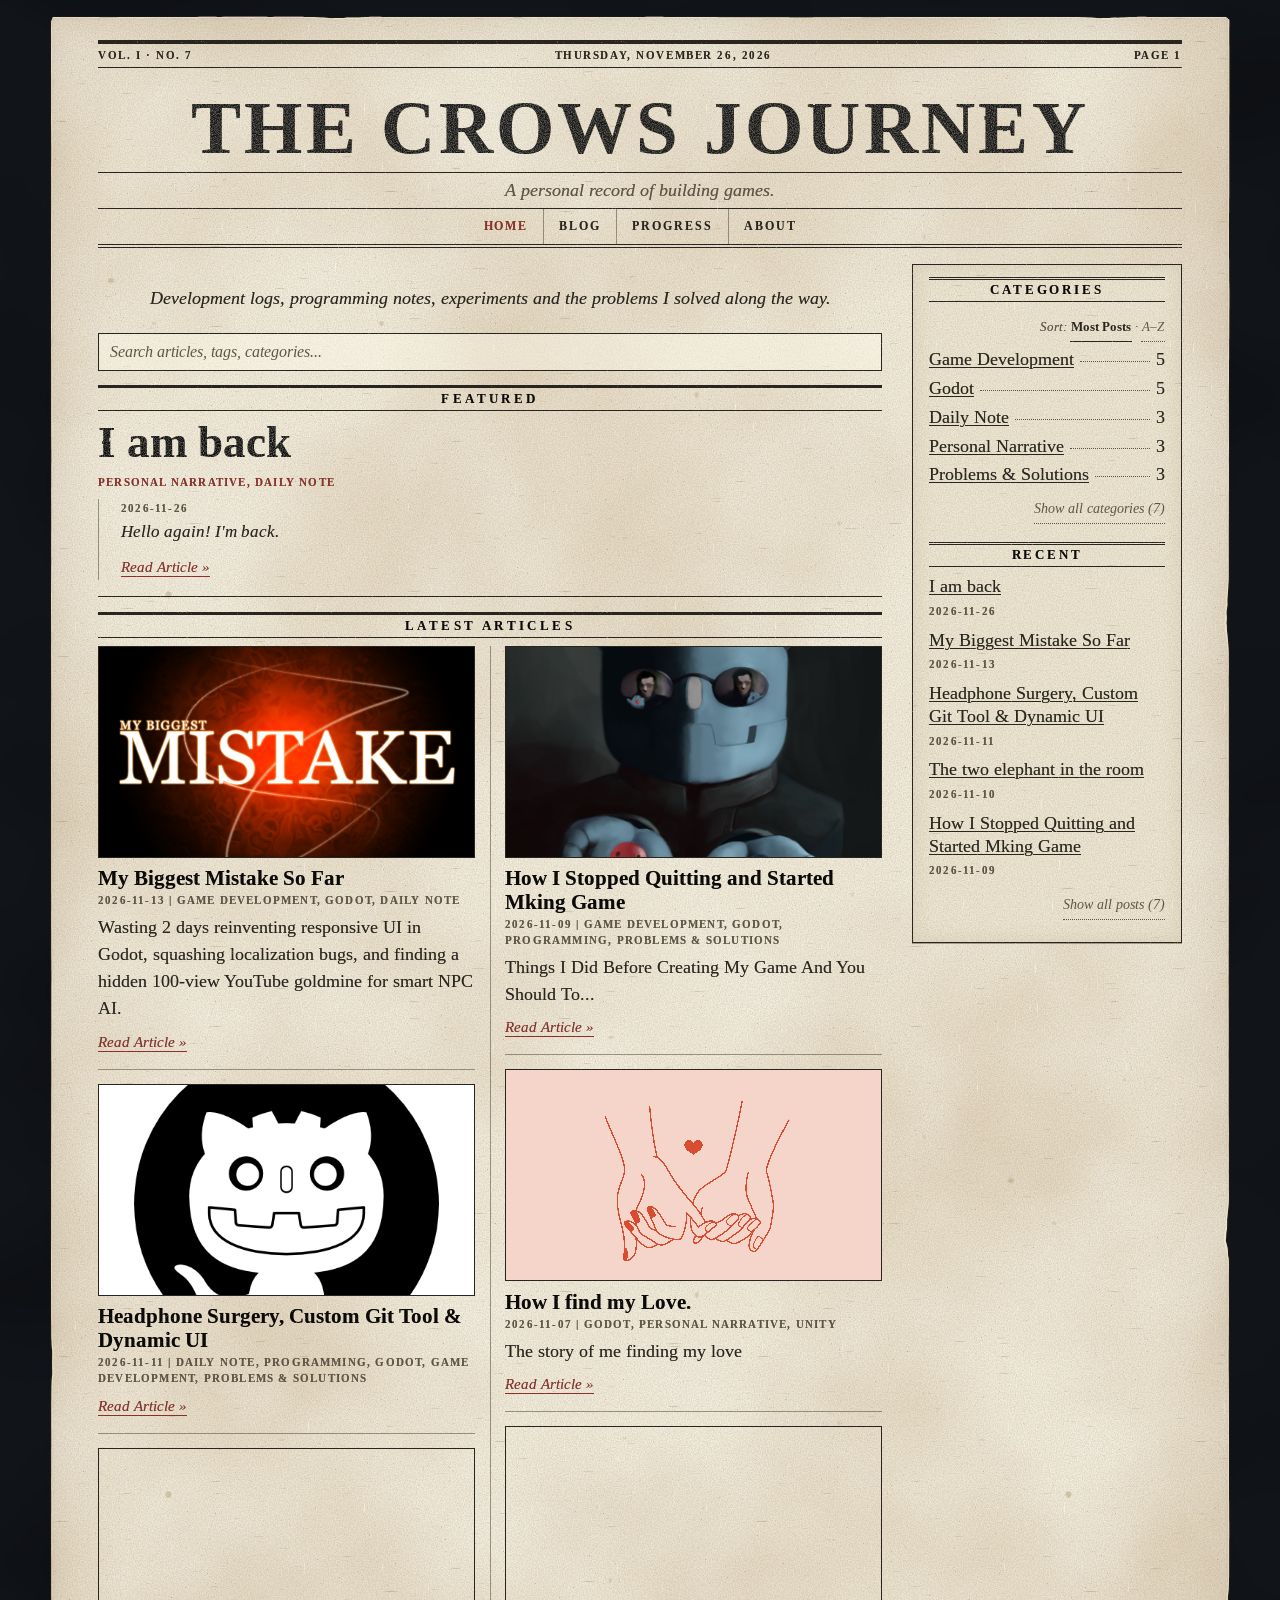
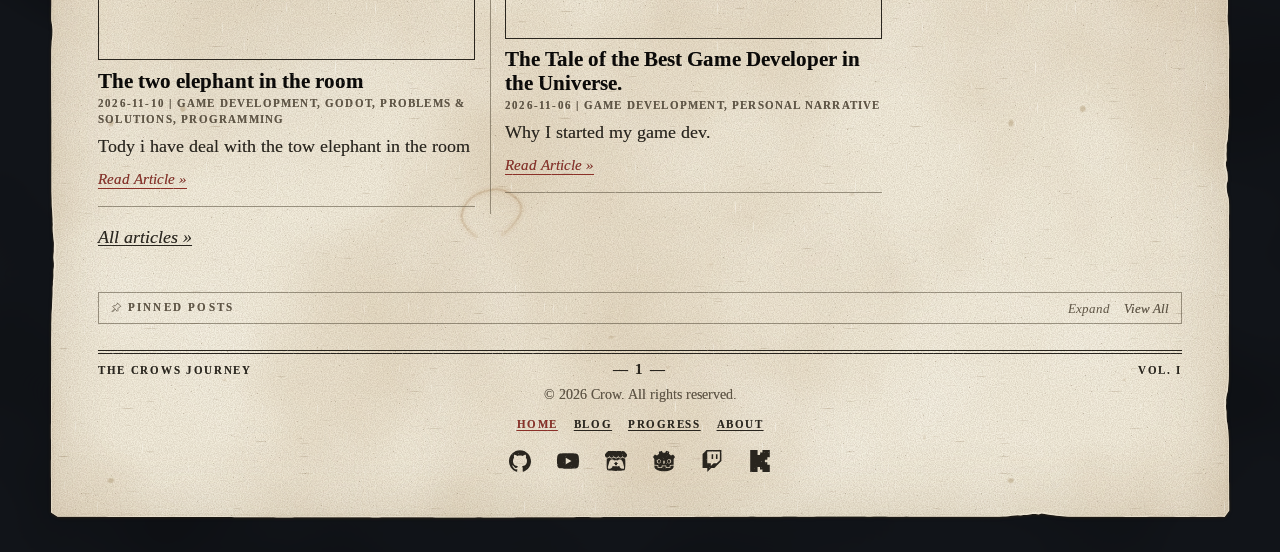
==== commit a181cdda: "Publish website: 1 new, 13 updated, 0 removed Published from the Writing Desk editor on 2026-11-26T0" ====
--- a/index.html
+++ b/index.html
@@ -1,4 +1,4 @@
-<!doctype html><html lang="en"><head><meta charset="utf-8"><meta name="viewport" content="width=device-width,initial-scale=1"><title>The Crows Journey</title><meta name="description" content="Development logs, programming notes and experiments from building games."><link rel="icon" href="data:image/svg+xml,%3Csvg%20xmlns%3D%22http%3A%2F%2Fwww.w3.org%2F2000%2Fsvg%22%20viewBox%3D%220%200%2032%2032%22%3E%3Crect%20width%3D%2232%22%20height%3D%2232%22%20fill%3D%22%23F6F0E0%22%2F%3E%3Cpath%20d%3D%22M5%205h22v22H5z%22%20fill%3D%22none%22%20stroke%3D%22%2329251E%22%20stroke-width%3D%222%22%2F%3E%3Cpath%20d%3D%22M9%2010h14M9%2015h14M9%2020h9%22%20stroke%3D%22%2329251E%22%20stroke-width%3D%222%22%2F%3E%3C%2Fsvg%3E"><link rel="preload" href="/fonts/LiberationSerif-Regular.woff" as="font" type="font/woff" crossorigin><link rel="preload" href="/fonts/LiberationSerif-Bold.woff" as="font" type="font/woff" crossorigin><link rel="stylesheet" href="/style.css?v=6475917e"><link rel="stylesheet" href="/lightbox.css?v=a3bf4f7c"><link rel="stylesheet" href="/pinned.css?v=783418df"></head><body class="site"><a class="skip" href="#main">Skip to the content</a><svg class="defs" width="0" height="0" aria-hidden="true" focusable="false"><defs><filter id="ink" x="-1%" y="-5%" width="102%" height="110%"><feTurbulence type="fractalNoise" baseFrequency=".04 .06" numOctaves="2" seed="3" result="w"/><feDisplacementMap in="SourceGraphic" in2="w" scale="1.7" result="d"/><feTurbulence type="fractalNoise" baseFrequency=".9" numOctaves="2" seed="8" result="g"/><feColorMatrix in="g" type="matrix" values="0 0 0 0 0  0 0 0 0 0  0 0 0 0 0  -.9 0 0 0 1.32" result="a"/><feComposite in="d" in2="a" operator="in"/></filter></defs></svg><div class="sheet"><div class="paper"><header class="mast"><p class="strip"><span>Vol. I &middot; No. 6</span><span>Thursday, November 26, 2026</span><span>Page 1</span></p><h1 class="nameplate">The Crows Journey</h1><p class="sub">A personal record of building games.</p><nav aria-label="Main"><a href="/" aria-current="page">Home</a><a href="/blog/">Blog</a><a href="/progress/">Progress</a><a href="/about/">About</a></nav></header><div class="wrap"><main id="main"><section class="sec body"><p class="intro">Development logs, programming notes, experiments and the problems I solved along the way.</p></section><div class="search" role="search"><input id="q" type="search" placeholder="Search articles, tags, categories..." aria-label="Search articles" autocomplete="off"><button id="x" type="button" hidden>Clear</button></div><div id="results" aria-live="polite"></div><section class="listsec"><h2>Featured</h2><article class="lead" data-cats="[&quot;Game Development&quot;,&quot;Godot&quot;,&quot;Daily Note&quot;]"><h3><a href="/blog/my-bigest-mistek-sofar/">My Biggest Mistake So Far</a></h3><p class="meta kicker">Game Development, Godot, Daily Note</p><div class="leadbody"><a class="leadpic" href="/blog/my-bigest-mistek-sofar/" aria-hidden="true" tabindex="-1"><span class="ph"><img class="" src="/images/blog/my-bigest-mistek-sofar/cover-63cde086.jpg" alt="" loading="lazy" decoding="async" width="1000" height="800"></span></a><div><p class="meta"><time datetime="2026-11-13">2026-11-13</time></p><p class="deck">Wasting 2 days reinventing responsive UI in Godot, squashing localization bugs, and finding a hidden 100-view YouTube goldmine for smart NPC AI.</p><a class="more" href="/blog/my-bigest-mistek-sofar/" aria-label="Read the article: My Biggest Mistake So Far">Read Article &raquo;</a></div></div></article></section><section class="listsec"><h2>Latest Articles</h2><div class="entries"><article class="entry" data-cats="[&quot;Daily Note&quot;,&quot;Programming&quot;,&quot;Godot&quot;,&quot;Game Development&quot;,&quot;Problems &amp; Solutions&quot;]"><a class="th" href="/blog/post-2/" aria-hidden="true" tabindex="-1"><span class="ph"><img class="" src="/images/blog/post-2/cover-2ff6fc71.png" alt="" loading="lazy" decoding="async" width="512" height="512"></span></a><div><h3><a href="/blog/post-2/">Headphone Surgery, Custom Git Tool &amp;  Dynamic UI</a></h3><p class="meta"><time datetime="2026-11-11">2026-11-11</time> | Daily Note, Programming, Godot, Game Development, Problems &amp; Solutions</p><p></p><a class="more" href="/blog/post-2/" aria-label="Read the article: Headphone Surgery, Custom Git Tool &amp;  Dynamic UI">Read Article &raquo;</a></div></article><article class="entry" data-cats="[&quot;Game Development&quot;,&quot;Godot&quot;,&quot;Problems &amp; Solutions&quot;,&quot;Programming&quot;]"><a class="th" href="/blog/post/" aria-hidden="true" tabindex="-1"><span class="ph"><img class="" src="/images/blog/post/cover-1687a85a.png" alt="" loading="lazy" decoding="async" width="1920" height="1080"></span></a><div><h3><a href="/blog/post/">The two elephant in the room</a></h3><p class="meta"><time datetime="2026-11-10">2026-11-10</time> | Game Development, Godot, Problems &amp; Solutions, Programming</p><p>Tody i have deal with the tow elephant in the room</p><a class="more" href="/blog/post/" aria-label="Read the article: The two elephant in the room">Read Article &raquo;</a></div></article><article class="entry" data-cats="[&quot;Game Development&quot;,&quot;Godot&quot;,&quot;Programming&quot;,&quot;Problems &amp; Solutions&quot;]"><a class="th" href="/blog/set-up-before-making-game/" aria-hidden="true" tabindex="-1"><span class="ph"><img class="" src="/images/blog/set-up-before-making-game/cover-56f077be.png" alt="" loading="lazy" decoding="async" width="1700" height="1700"></span></a><div><h3><a href="/blog/set-up-before-making-game/">How I Stopped Quitting and Started Mking Game</a></h3><p class="meta"><time datetime="2026-11-09">2026-11-09</time> | Game Development, Godot, Programming, Problems &amp; Solutions</p><p>Things I Did Before Creating My Game And You Should To...</p><a class="more" href="/blog/set-up-before-making-game/" aria-label="Read the article: How I Stopped Quitting and Started Mking Game">Read Article &raquo;</a></div></article><article class="entry" data-cats="[&quot;Godot&quot;,&quot;Personal Narrative&quot;,&quot;Unity&quot;]"><a class="th" href="/blog/godot-setup/" aria-hidden="true" tabindex="-1"><span class="ph"><img class="px" src="/images/blog/godot-setup/cover-469770b1.webp" alt="" loading="lazy" decoding="async" width="4800" height="3200"></span></a><div><h3><a href="/blog/godot-setup/">How I find my Love.</a></h3><p class="meta"><time datetime="2026-11-07">2026-11-07</time> | Godot, Personal Narrative, Unity</p><p>The story of me finding my love</p><a class="more" href="/blog/godot-setup/" aria-label="Read the article: How I find my Love.">Read Article &raquo;</a></div></article><article class="entry" data-cats="[&quot;Game Development&quot;,&quot;Personal Narrative&quot;]"><a class="th" href="/blog/starting-game-development/" aria-hidden="true" tabindex="-1"><span class="ph"><img class="px" src="/images/blog/starting-game-development/cover.png" alt="" loading="lazy" decoding="async" width="960" height="540"></span></a><div><h3><a href="/blog/starting-game-development/">The Tale of the Best Game Developer in the Universe.</a></h3><p class="meta"><time datetime="2026-11-06">2026-11-06</time> | Game Development, Personal Narrative</p><p>Why I started my game dev.</p><a class="more" href="/blog/starting-game-development/" aria-label="Read the article: The Tale of the Best Game Developer in the Universe.">Read Article &raquo;</a></div></article></div><p class="allmore"><a href="/blog/">All articles &raquo;</a></p></section></main><aside aria-label="Sidebar"><section><h2 class="ah">Categories</h2><p class="sortby" data-sort-for="fold-cats" role="group" aria-label="Sort categories" hidden>Sort: <button type="button" data-sort="count" aria-pressed="true">Most Posts</button><span aria-hidden="true"> &middot; </span><button type="button" data-sort="az" aria-pressed="false">A&ndash;Z</button></p><ul class="index" id="fold-cats"><li><a data-cat="Game Development" href="/blog/#Game%20Development">Game Development</a><span class="dots" aria-hidden="true"></span><span class="n">5</span></li><li><a data-cat="Godot" href="/blog/#Godot">Godot</a><span class="dots" aria-hidden="true"></span><span class="n">5</span></li><li><a data-cat="Problems &amp; Solutions" href="/blog/#Problems%20%26%20Solutions">Problems &amp; Solutions</a><span class="dots" aria-hidden="true"></span><span class="n">3</span></li><li><a data-cat="Programming" href="/blog/#Programming">Programming</a><span class="dots" aria-hidden="true"></span><span class="n">3</span></li><li><a data-cat="Daily Note" href="/blog/#Daily%20Note">Daily Note</a><span class="dots" aria-hidden="true"></span><span class="n">2</span></li><li class="x"><a data-cat="Personal Narrative" href="/blog/#Personal%20Narrative">Personal Narrative</a><span class="dots" aria-hidden="true"></span><span class="n">2</span></li><li class="x"><a data-cat="Unity" href="/blog/#Unity">Unity</a><span class="dots" aria-hidden="true"></span><span class="n">1</span></li></ul><button type="button" class="fold" data-fold-for="fold-cats" aria-controls="fold-cats" aria-expanded="false" data-more="Show all categories (7)" data-less="Show less" hidden>Show all categories (7)</button></section><section><h2 class="ah">Recent</h2><ul id="fold-recent"><li><a href="/blog/my-bigest-mistek-sofar/">My Biggest Mistake So Far</a><br><time class="meta" datetime="2026-11-13">2026-11-13</time></li><li><a href="/blog/post-2/">Headphone Surgery, Custom Git Tool &amp;  Dynamic UI</a><br><time class="meta" datetime="2026-11-11">2026-11-11</time></li><li><a href="/blog/post/">The two elephant in the room</a><br><time class="meta" datetime="2026-11-10">2026-11-10</time></li><li><a href="/blog/set-up-before-making-game/">How I Stopped Quitting and Started Mking Game</a><br><time class="meta" datetime="2026-11-09">2026-11-09</time></li><li><a href="/blog/godot-setup/">How I find my Love.</a><br><time class="meta" datetime="2026-11-07">2026-11-07</time></li><li class="x"><a href="/blog/starting-game-development/">The Tale of the Best Game Developer in the Universe.</a><br><time class="meta" datetime="2026-11-06">2026-11-06</time></li></ul><button type="button" class="fold" data-fold-for="fold-recent" aria-controls="fold-recent" aria-expanded="false" data-more="Show all posts (6)" data-less="Show less" hidden>Show all posts (6)</button></section><script>(function(){document.querySelectorAll('button.fold').forEach(function(b){var l=document.getElementById(b.dataset.foldFor);if(!l)return;l.setAttribute('data-fold','closed');b.hidden=false;b.addEventListener('click',function(){var o=l.getAttribute('data-fold')==='closed';l.setAttribute('data-fold',o?'open':'closed');b.setAttribute('aria-expanded',o);b.textContent=o?b.dataset.less:b.dataset.more;});});document.querySelectorAll('.sortby').forEach(function(bar){var l=document.getElementById(bar.dataset.sortFor);if(!l)return;var orig=Array.prototype.slice.call(l.children).map(function(li,i){return{li:li,i:i,name:li.querySelector('a').textContent,n:parseInt(li.querySelector('.n').textContent,10)||0};}),btns=bar.querySelectorAll('button');bar.hidden=false;function apply(mode){orig.slice().sort(mode==='az'?function(a,b){return a.name.localeCompare(b.name,'en')||a.i-b.i;}:function(a,b){return b.n-a.n||a.name.localeCompare(b.name,'en')||a.i-b.i;}).forEach(function(o,k){o.li.classList.toggle('x',k>=5);l.appendChild(o.li);});btns.forEach(function(x){x.setAttribute('aria-pressed',x.dataset.sort===mode);});}btns.forEach(function(x){x.addEventListener('click',function(){apply(x.dataset.sort);});});});})();</script></aside><section class="listsec pinned" aria-labelledby="pinned-h-home"><div class="pin-hd"><h2 class="pin-h" id="pinned-h-home"><svg class="pin-ic" viewBox="0 0 16 16" width="11" height="11" aria-hidden="true" focusable="false"><path d="M9.6 1.6l4.8 4.8-1.9.8-2.5 2.5.2 2.5-1.2 1.2-2.8-2.8-4 4-.7-.7 4-4L2.7 6.5l1.2-1.2 2.5.2 2.5-2.5z"/></svg><span>Pinned Posts</span></h2><p class="pin-ctl"><button type="button" class="pin-tg" aria-controls="pinned-l-home" aria-expanded="false" aria-label="Show 2 pinned posts" data-more="Expand" data-less="Collapse" data-label-more="Show 2 pinned posts" data-label-less="Hide 2 pinned posts" hidden>Expand</button><a class="pin-all" href="/pinned/" aria-label="View all pinned posts">View All</a></p></div><ul class="pin-list" id="pinned-l-home" hidden><li class="pin-item"><a class="pin-th" href="/blog/godot-setup/" aria-hidden="true" tabindex="-1"><span class="ph"><img class="px" src="/images/blog/godot-setup/cover-469770b1.webp" alt="" loading="lazy" decoding="async" width="4800" height="3200"></span></a><div class="pin-tx"><a class="pin-t" href="/blog/godot-setup/">How I find my Love.</a><time class="meta" datetime="2026-11-07">2026-11-07</time></div></li><li class="pin-item"><a class="pin-th" href="/blog/set-up-before-making-game/" aria-hidden="true" tabindex="-1"><span class="ph"><img class="" src="/images/blog/set-up-before-making-game/cover-56f077be.png" alt="" loading="lazy" decoding="async" width="1700" height="1700"></span></a><div class="pin-tx"><a class="pin-t" href="/blog/set-up-before-making-game/">How I Stopped Quitting and Started Mking Game</a><time class="meta" datetime="2026-11-09">2026-11-09</time></div></li></ul></section><script data-pin-fold>(function(){document.querySelectorAll('section.pinned').forEach(function(s){var b=s.querySelector('button.pin-tg'),l=b&&document.getElementById(b.getAttribute('aria-controls'));if(!l)return;b.hidden=false;b.addEventListener('click',function(){var o=l.hidden;l.hidden=!o;s.classList.toggle('open',o);b.setAttribute('aria-expanded',o?'true':'false');b.textContent=o?b.dataset.less:b.dataset.more;b.setAttribute('aria-label',o?b.dataset.labelLess:b.dataset.labelMore);});});})();</script></div><footer><p class="folio"><span>The Crows Journey</span><span class="pg">&mdash; 1 &mdash;</span><span>Vol. I</span></p><p>© 2026 Crow. All rights reserved.</p><nav class="fnav" aria-label="Footer"><a href="/" aria-current="page">Home</a><a href="/blog/">Blog</a><a href="/progress/">Progress</a><a href="/about/">About</a></nav><ul class="social" aria-label="Social links"><li><a href="https://github.com/iamtwicrow" target="_blank" rel="noopener noreferrer" aria-label="Github (opens in a new tab)" title="Github"><svg class="ico" viewBox="0 0 24 24" aria-hidden="true" focusable="false"><path d="M12 .297c-6.63 0-12 5.373-12 12 0 5.303 3.438 9.8 8.205 11.385.6.113.82-.258.82-.577 0-.285-.01-1.04-.015-2.04-3.338.724-4.042-1.61-4.042-1.61C4.422 18.07 3.633 17.7 3.633 17.7c-1.087-.744.084-.729.084-.729 1.205.084 1.838 1.236 1.838 1.236 1.07 1.835 2.809 1.305 3.495.998.108-.776.417-1.305.76-1.605-2.665-.3-5.466-1.332-5.466-5.93 0-1.31.465-2.38 1.235-3.22-.135-.303-.54-1.523.105-3.176 0 0 1.005-.322 3.3 1.23.96-.267 1.98-.399 3-.405 1.02.006 2.04.138 3 .405 2.28-1.552 3.285-1.23 3.285-1.23.645 1.653.24 2.873.12 3.176.765.84 1.23 1.91 1.23 3.22 0 4.61-2.805 5.625-5.475 5.92.42.36.81 1.096.81 2.22 0 1.606-.015 2.896-.015 3.286 0 .315.21.69.825.57C20.565 22.092 24 17.592 24 12.297c0-6.627-5.373-12-12-12"/></svg></a></li><li><a href="https://www.youtube.com/@twicrow" target="_blank" rel="noopener noreferrer" aria-label="Youtube (opens in a new tab)" title="Youtube"><svg class="ico" viewBox="0 0 24 24" aria-hidden="true" focusable="false"><path d="M23.498 6.186a3.016 3.016 0 0 0-2.122-2.136C19.505 3.545 12 3.545 12 3.545s-7.505 0-9.377.505A3.017 3.017 0 0 0 .502 6.186C0 8.07 0 12 0 12s0 3.93.502 5.814a3.016 3.016 0 0 0 2.122 2.136c1.871.505 9.376.505 9.376.505s7.505 0 9.377-.505a3.015 3.015 0 0 0 2.122-2.136C24 15.93 24 12 24 12s0-3.93-.502-5.814zM9.545 15.568V8.432L15.818 12l-6.273 3.568z"/></svg></a></li><li><a href="https://twicrow.itch.io/" target="_blank" rel="noopener noreferrer" aria-label="Itch (opens in a new tab)" title="Itch"><svg class="ico" viewBox="0 0 24 24" aria-hidden="true" focusable="false"><path d="M3.13 1.338C2.08 1.96.02 4.328 0 4.95v1.03c0 1.303 1.22 2.45 2.325 2.45 1.33 0 2.436-1.102 2.436-2.41 0 1.308 1.07 2.41 2.4 2.41 1.328 0 2.362-1.102 2.362-2.41 0 1.308 1.137 2.41 2.466 2.41h.024c1.33 0 2.466-1.102 2.466-2.41 0 1.308 1.034 2.41 2.363 2.41 1.33 0 2.4-1.102 2.4-2.41 0 1.308 1.106 2.41 2.435 2.41C22.78 8.43 24 7.282 24 5.98V4.95c-.02-.62-2.082-2.99-3.13-3.612-3.253-.114-5.508-.134-8.87-.133-3.362 0-7.945.053-8.87.133zm6.376 6.477a2.74 2.74 0 0 1-.468.602c-.5.49-1.19.795-1.947.795a2.786 2.786 0 0 1-1.95-.795c-.182-.178-.32-.37-.446-.59-.127.222-.303.412-.486.59a2.788 2.788 0 0 1-1.95.795c-.092 0-.187-.025-.264-.052-.107 1.113-.152 2.176-.168 2.95v.005l-.006 1.167c.02 2.334-.23 7.564 1.03 8.85 1.952.454 5.545.662 9.15.663 3.605 0 7.198-.21 9.15-.664 1.26-1.284 1.01-6.514 1.03-8.848l-.006-1.167v-.004c-.016-.775-.06-1.838-.168-2.95-.077.026-.172.052-.263.052a2.788 2.788 0 0 1-1.95-.795c-.184-.178-.36-.368-.486-.59-.127.22-.265.412-.447.59a2.786 2.786 0 0 1-1.95.794c-.76 0-1.446-.303-1.948-.793a2.74 2.74 0 0 1-.468-.602 2.738 2.738 0 0 1-.463.602 2.787 2.787 0 0 1-1.95.794h-.16a2.787 2.787 0 0 1-1.95-.793 2.738 2.738 0 0 1-.464-.602zm-2.004 2.59v.002c.795.002 1.5 0 2.373.953.687-.072 1.406-.108 2.125-.107.72 0 1.438.035 2.125.107.873-.953 1.578-.95 2.372-.953.376 0 1.876 0 2.92 2.934l1.123 4.028c.832 2.995-.266 3.068-1.636 3.07-2.03-.075-3.156-1.55-3.156-3.025-1.124.184-2.436.276-3.748.277-1.312 0-2.624-.093-3.748-.277 0 1.475-1.125 2.95-3.156 3.026-1.37-.004-2.468-.077-1.636-3.072l1.122-4.027c1.045-2.934 2.545-2.934 2.92-2.934zM12 12.714c-.002.002-2.14 1.964-2.523 2.662l1.4-.056v1.22c0 .056.56.033 1.123.007.562.026 1.124.05 1.124-.008v-1.22l1.4.055C14.138 14.677 12 12.713 12 12.713z"/></svg></a></li><li><a href="https://forum.godotengine.org/u/death3666/" target="_blank" rel="noopener noreferrer" aria-label="Godot (opens in a new tab)" title="Godot"><svg class="ico" viewBox="0 0 24 24" aria-hidden="true" focusable="false"><path d="M9.5598.683c-1.096.244-2.1812.5831-3.1983 1.0951.023.8981.081 1.7582.199 2.6323-.395.253-.81.47-1.178.766-.375.288-.7581.564-1.0971.9011-.6781-.448-1.3962-.869-2.1352-1.2411C1.3532 5.6934.608 6.6186 0 7.6546c.458.7411.936 1.4352 1.4521 2.0942h.014v6.3565c.012 0 .023 0 .035.003l3.8963.376c.204.02.364.184.378.3891l.12 1.7201 3.3994.242.234-1.587c.03-.206.207-.358.415-.358h4.1114c.208 0 .385.152.415.358l.234 1.587 3.3993-.242.12-1.72a.4196.4196 0 01.378-.3891l3.8954-.376c.012 0 .023-.003.035-.003v-.5071h.002V9.7498h.014c.516-.659.994-1.3531 1.4521-2.0942-.608-1.036-1.3541-1.9611-2.1512-2.8192-.739.372-1.4571.793-2.1352 1.2411-.339-.337-.721-.613-1.096-.901-.369-.296-.7841-.5131-1.1781-.7661.117-.8741.175-1.7342.199-2.6323-1.0171-.512-2.1012-.851-3.1983-1.095-.438.736-.838 1.533-1.1871 2.3121-.414-.069-.829-.094-1.2461-.099h-.016c-.417.005-.832.03-1.2461.099-.349-.779-.749-1.576-1.1881-2.3121l.001-.001zM6.4765 9.9889c1.2971 0 2.3492 1.0511 2.3492 2.3482s-1.052 2.3482-2.3492 2.3482c-1.296 0-2.3482-1.051-2.3482-2.3482 0-1.297 1.0511-2.3482 2.3482-2.3482zm11.049 0c1.296 0 2.3482 1.0511 2.3482 2.3482s-1.0511 2.3482-2.3482 2.3482-2.3492-1.051-2.3492-2.3482c0-1.297 1.051-2.3482 2.3492-2.3482zm-10.824.9301c-.861 0-1.559.698-1.559 1.5591s.698 1.5582 1.559 1.5582c.8611 0 1.5592-.698 1.5592-1.5582 0-.86-.697-1.559-1.5591-1.559zm10.598 0c-.8611 0-1.5582.698-1.5582 1.5591s.697 1.5582 1.5581 1.5582c.8611 0 1.5592-.698 1.5592-1.5582 0-.86-.697-1.559-1.5592-1.559zm-5.2985.453c.417 0 .757.308.757.6871v2.1622c0 .379-.339.687-.757.687s-.756-.308-.756-.687V12.059c0-.379.339-.687.756-.687zM1.4601 16.9464c.002.377.006.789.006.871 0 3.7014 4.6944 5.4795 10.5269 5.5005h.014c5.8325-.02 10.5259-1.7991 10.5259-5.5004 0-.084.005-.495.007-.871l-3.5023.338-.121 1.729a.421.421 0 01-.389.3901l-4.1814.296a.4203.4203 0 01-.415-.358l-.238-1.6141h-3.3863l-.238 1.6141a.4192.4192 0 01-.4451.357l-4.1513-.296c-.208-.015-.375-.181-.389-.389l-.12-1.7292-3.5044-.337z"/></svg></a></li><li><a href="https://www.twitch.tv/iamtwicrow" target="_blank" rel="noopener noreferrer" aria-label="Twitch (opens in a new tab)" title="Twitch"><svg class="ico" viewBox="0 0 24 24" aria-hidden="true" focusable="false"><path d="M11.571 4.714h1.715v5.143H11.57zm4.715 0H18v5.143h-1.714zM6 0L1.714 4.286v15.428h5.143V24l4.286-4.286h3.428L22.286 12V0zm14.571 11.143l-3.428 3.428h-3.429l-3 3v-3H6.857V1.714h13.714Z"/></svg></a></li><li><a href="https://kick.com/twicrow" target="_blank" rel="noopener noreferrer" aria-label="Kick (opens in a new tab)" title="Kick"><svg class="ico" viewBox="0 0 24 24" aria-hidden="true" focusable="false"><path d="M1.333 0h8v5.333H12V2.667h2.667V0h8v8H20v2.667h-2.667v2.666H20V16h2.667v8h-8v-2.667H12v-2.666H9.333V24h-8Z"/></svg></a></li></ul></footer></div></div><script>(function () {
+<!doctype html><html lang="en"><head><meta charset="utf-8"><meta name="viewport" content="width=device-width,initial-scale=1"><title>The Crows Journey</title><meta name="description" content="Development logs, programming notes and experiments from building games."><link rel="icon" href="data:image/svg+xml,%3Csvg%20xmlns%3D%22http%3A%2F%2Fwww.w3.org%2F2000%2Fsvg%22%20viewBox%3D%220%200%2032%2032%22%3E%3Crect%20width%3D%2232%22%20height%3D%2232%22%20fill%3D%22%23F6F0E0%22%2F%3E%3Cpath%20d%3D%22M5%205h22v22H5z%22%20fill%3D%22none%22%20stroke%3D%22%2329251E%22%20stroke-width%3D%222%22%2F%3E%3Cpath%20d%3D%22M9%2010h14M9%2015h14M9%2020h9%22%20stroke%3D%22%2329251E%22%20stroke-width%3D%222%22%2F%3E%3C%2Fsvg%3E"><link rel="preload" href="/fonts/LiberationSerif-Regular.woff" as="font" type="font/woff" crossorigin><link rel="preload" href="/fonts/LiberationSerif-Bold.woff" as="font" type="font/woff" crossorigin><link rel="stylesheet" href="/style.css?v=6475917e"><link rel="stylesheet" href="/lightbox.css?v=a3bf4f7c"><link rel="stylesheet" href="/pinned.css?v=783418df"></head><body class="site"><a class="skip" href="#main">Skip to the content</a><svg class="defs" width="0" height="0" aria-hidden="true" focusable="false"><defs><filter id="ink" x="-1%" y="-5%" width="102%" height="110%"><feTurbulence type="fractalNoise" baseFrequency=".04 .06" numOctaves="2" seed="3" result="w"/><feDisplacementMap in="SourceGraphic" in2="w" scale="1.7" result="d"/><feTurbulence type="fractalNoise" baseFrequency=".9" numOctaves="2" seed="8" result="g"/><feColorMatrix in="g" type="matrix" values="0 0 0 0 0  0 0 0 0 0  0 0 0 0 0  -.9 0 0 0 1.32" result="a"/><feComposite in="d" in2="a" operator="in"/></filter></defs></svg><div class="sheet"><div class="paper"><header class="mast"><p class="strip"><span>Vol. I &middot; No. 7</span><span>Thursday, November 26, 2026</span><span>Page 1</span></p><h1 class="nameplate">The Crows Journey</h1><p class="sub">A personal record of building games.</p><nav aria-label="Main"><a href="/" aria-current="page">Home</a><a href="/blog/">Blog</a><a href="/progress/">Progress</a><a href="/about/">About</a></nav></header><div class="wrap"><main id="main"><section class="sec body"><p class="intro">Development logs, programming notes, experiments and the problems I solved along the way.</p></section><div class="search" role="search"><input id="q" type="search" placeholder="Search articles, tags, categories..." aria-label="Search articles" autocomplete="off"><button id="x" type="button" hidden>Clear</button></div><div id="results" aria-live="polite"></div><section class="listsec"><h2>Featured</h2><article class="lead" data-cats="[&quot;Personal Narrative&quot;,&quot;Daily Note&quot;]"><h3><a href="/blog/i-am-back/">I am back </a></h3><p class="meta kicker">Personal Narrative, Daily Note</p><div class="leadbody"><div><p class="meta"><time datetime="2026-11-26">2026-11-26</time></p><p class="deck">Hello again! I'm back.</p><a class="more" href="/blog/i-am-back/" aria-label="Read the article: I am back ">Read Article &raquo;</a></div></div></article></section><section class="listsec"><h2>Latest Articles</h2><div class="entries"><article class="entry" data-cats="[&quot;Game Development&quot;,&quot;Godot&quot;,&quot;Daily Note&quot;]"><a class="th" href="/blog/my-bigest-mistek-sofar/" aria-hidden="true" tabindex="-1"><span class="ph"><img class="" src="/images/blog/my-bigest-mistek-sofar/cover-63cde086.jpg" alt="" loading="lazy" decoding="async" width="1000" height="800"></span></a><div><h3><a href="/blog/my-bigest-mistek-sofar/">My Biggest Mistake So Far</a></h3><p class="meta"><time datetime="2026-11-13">2026-11-13</time> | Game Development, Godot, Daily Note</p><p>Wasting 2 days reinventing responsive UI in Godot, squashing localization bugs, and finding a hidden 100-view YouTube goldmine for smart NPC AI.</p><a class="more" href="/blog/my-bigest-mistek-sofar/" aria-label="Read the article: My Biggest Mistake So Far">Read Article &raquo;</a></div></article><article class="entry" data-cats="[&quot;Daily Note&quot;,&quot;Programming&quot;,&quot;Godot&quot;,&quot;Game Development&quot;,&quot;Problems &amp; Solutions&quot;]"><a class="th" href="/blog/post-2/" aria-hidden="true" tabindex="-1"><span class="ph"><img class="" src="/images/blog/post-2/cover-2ff6fc71.png" alt="" loading="lazy" decoding="async" width="512" height="512"></span></a><div><h3><a href="/blog/post-2/">Headphone Surgery, Custom Git Tool &amp;  Dynamic UI</a></h3><p class="meta"><time datetime="2026-11-11">2026-11-11</time> | Daily Note, Programming, Godot, Game Development, Problems &amp; Solutions</p><p></p><a class="more" href="/blog/post-2/" aria-label="Read the article: Headphone Surgery, Custom Git Tool &amp;  Dynamic UI">Read Article &raquo;</a></div></article><article class="entry" data-cats="[&quot;Game Development&quot;,&quot;Godot&quot;,&quot;Problems &amp; Solutions&quot;,&quot;Programming&quot;]"><a class="th" href="/blog/post/" aria-hidden="true" tabindex="-1"><span class="ph"><img class="" src="/images/blog/post/cover-1687a85a.png" alt="" loading="lazy" decoding="async" width="1920" height="1080"></span></a><div><h3><a href="/blog/post/">The two elephant in the room</a></h3><p class="meta"><time datetime="2026-11-10">2026-11-10</time> | Game Development, Godot, Problems &amp; Solutions, Programming</p><p>Tody i have deal with the tow elephant in the room</p><a class="more" href="/blog/post/" aria-label="Read the article: The two elephant in the room">Read Article &raquo;</a></div></article><article class="entry" data-cats="[&quot;Game Development&quot;,&quot;Godot&quot;,&quot;Programming&quot;,&quot;Problems &amp; Solutions&quot;]"><a class="th" href="/blog/set-up-before-making-game/" aria-hidden="true" tabindex="-1"><span class="ph"><img class="" src="/images/blog/set-up-before-making-game/cover-56f077be.png" alt="" loading="lazy" decoding="async" width="1700" height="1700"></span></a><div><h3><a href="/blog/set-up-before-making-game/">How I Stopped Quitting and Started Mking Game</a></h3><p class="meta"><time datetime="2026-11-09">2026-11-09</time> | Game Development, Godot, Programming, Problems &amp; Solutions</p><p>Things I Did Before Creating My Game And You Should To...</p><a class="more" href="/blog/set-up-before-making-game/" aria-label="Read the article: How I Stopped Quitting and Started Mking Game">Read Article &raquo;</a></div></article><article class="entry" data-cats="[&quot;Godot&quot;,&quot;Personal Narrative&quot;,&quot;Unity&quot;]"><a class="th" href="/blog/godot-setup/" aria-hidden="true" tabindex="-1"><span class="ph"><img class="px" src="/images/blog/godot-setup/cover-469770b1.webp" alt="" loading="lazy" decoding="async" width="4800" height="3200"></span></a><div><h3><a href="/blog/godot-setup/">How I find my Love.</a></h3><p class="meta"><time datetime="2026-11-07">2026-11-07</time> | Godot, Personal Narrative, Unity</p><p>The story of me finding my love</p><a class="more" href="/blog/godot-setup/" aria-label="Read the article: How I find my Love.">Read Article &raquo;</a></div></article><article class="entry" data-cats="[&quot;Game Development&quot;,&quot;Personal Narrative&quot;]"><a class="th" href="/blog/starting-game-development/" aria-hidden="true" tabindex="-1"><span class="ph"><img class="px" src="/images/blog/starting-game-development/cover.png" alt="" loading="lazy" decoding="async" width="960" height="540"></span></a><div><h3><a href="/blog/starting-game-development/">The Tale of the Best Game Developer in the Universe.</a></h3><p class="meta"><time datetime="2026-11-06">2026-11-06</time> | Game Development, Personal Narrative</p><p>Why I started my game dev.</p><a class="more" href="/blog/starting-game-development/" aria-label="Read the article: The Tale of the Best Game Developer in the Universe.">Read Article &raquo;</a></div></article></div><p class="allmore"><a href="/blog/">All articles &raquo;</a></p></section></main><aside aria-label="Sidebar"><section><h2 class="ah">Categories</h2><p class="sortby" data-sort-for="fold-cats" role="group" aria-label="Sort categories" hidden>Sort: <button type="button" data-sort="count" aria-pressed="true">Most Posts</button><span aria-hidden="true"> &middot; </span><button type="button" data-sort="az" aria-pressed="false">A&ndash;Z</button></p><ul class="index" id="fold-cats"><li><a data-cat="Game Development" href="/blog/#Game%20Development">Game Development</a><span class="dots" aria-hidden="true"></span><span class="n">5</span></li><li><a data-cat="Godot" href="/blog/#Godot">Godot</a><span class="dots" aria-hidden="true"></span><span class="n">5</span></li><li><a data-cat="Daily Note" href="/blog/#Daily%20Note">Daily Note</a><span class="dots" aria-hidden="true"></span><span class="n">3</span></li><li><a data-cat="Personal Narrative" href="/blog/#Personal%20Narrative">Personal Narrative</a><span class="dots" aria-hidden="true"></span><span class="n">3</span></li><li><a data-cat="Problems &amp; Solutions" href="/blog/#Problems%20%26%20Solutions">Problems &amp; Solutions</a><span class="dots" aria-hidden="true"></span><span class="n">3</span></li><li class="x"><a data-cat="Programming" href="/blog/#Programming">Programming</a><span class="dots" aria-hidden="true"></span><span class="n">3</span></li><li class="x"><a data-cat="Unity" href="/blog/#Unity">Unity</a><span class="dots" aria-hidden="true"></span><span class="n">1</span></li></ul><button type="button" class="fold" data-fold-for="fold-cats" aria-controls="fold-cats" aria-expanded="false" data-more="Show all categories (7)" data-less="Show less" hidden>Show all categories (7)</button></section><section><h2 class="ah">Recent</h2><ul id="fold-recent"><li><a href="/blog/i-am-back/">I am back </a><br><time class="meta" datetime="2026-11-26">2026-11-26</time></li><li><a href="/blog/my-bigest-mistek-sofar/">My Biggest Mistake So Far</a><br><time class="meta" datetime="2026-11-13">2026-11-13</time></li><li><a href="/blog/post-2/">Headphone Surgery, Custom Git Tool &amp;  Dynamic UI</a><br><time class="meta" datetime="2026-11-11">2026-11-11</time></li><li><a href="/blog/post/">The two elephant in the room</a><br><time class="meta" datetime="2026-11-10">2026-11-10</time></li><li><a href="/blog/set-up-before-making-game/">How I Stopped Quitting and Started Mking Game</a><br><time class="meta" datetime="2026-11-09">2026-11-09</time></li><li class="x"><a href="/blog/godot-setup/">How I find my Love.</a><br><time class="meta" datetime="2026-11-07">2026-11-07</time></li><li class="x"><a href="/blog/starting-game-development/">The Tale of the Best Game Developer in the Universe.</a><br><time class="meta" datetime="2026-11-06">2026-11-06</time></li></ul><button type="button" class="fold" data-fold-for="fold-recent" aria-controls="fold-recent" aria-expanded="false" data-more="Show all posts (7)" data-less="Show less" hidden>Show all posts (7)</button></section><script>(function(){document.querySelectorAll('button.fold').forEach(function(b){var l=document.getElementById(b.dataset.foldFor);if(!l)return;l.setAttribute('data-fold','closed');b.hidden=false;b.addEventListener('click',function(){var o=l.getAttribute('data-fold')==='closed';l.setAttribute('data-fold',o?'open':'closed');b.setAttribute('aria-expanded',o);b.textContent=o?b.dataset.less:b.dataset.more;});});document.querySelectorAll('.sortby').forEach(function(bar){var l=document.getElementById(bar.dataset.sortFor);if(!l)return;var orig=Array.prototype.slice.call(l.children).map(function(li,i){return{li:li,i:i,name:li.querySelector('a').textContent,n:parseInt(li.querySelector('.n').textContent,10)||0};}),btns=bar.querySelectorAll('button');bar.hidden=false;function apply(mode){orig.slice().sort(mode==='az'?function(a,b){return a.name.localeCompare(b.name,'en')||a.i-b.i;}:function(a,b){return b.n-a.n||a.name.localeCompare(b.name,'en')||a.i-b.i;}).forEach(function(o,k){o.li.classList.toggle('x',k>=5);l.appendChild(o.li);});btns.forEach(function(x){x.setAttribute('aria-pressed',x.dataset.sort===mode);});}btns.forEach(function(x){x.addEventListener('click',function(){apply(x.dataset.sort);});});});})();</script></aside><section class="listsec pinned" aria-labelledby="pinned-h-home"><div class="pin-hd"><h2 class="pin-h" id="pinned-h-home"><svg class="pin-ic" viewBox="0 0 16 16" width="11" height="11" aria-hidden="true" focusable="false"><path d="M9.6 1.6l4.8 4.8-1.9.8-2.5 2.5.2 2.5-1.2 1.2-2.8-2.8-4 4-.7-.7 4-4L2.7 6.5l1.2-1.2 2.5.2 2.5-2.5z"/></svg><span>Pinned Posts</span></h2><p class="pin-ctl"><button type="button" class="pin-tg" aria-controls="pinned-l-home" aria-expanded="false" aria-label="Show 2 pinned posts" data-more="Expand" data-less="Collapse" data-label-more="Show 2 pinned posts" data-label-less="Hide 2 pinned posts" hidden>Expand</button><a class="pin-all" href="/pinned/" aria-label="View all pinned posts">View All</a></p></div><ul class="pin-list" id="pinned-l-home" hidden><li class="pin-item"><a class="pin-th" href="/blog/godot-setup/" aria-hidden="true" tabindex="-1"><span class="ph"><img class="px" src="/images/blog/godot-setup/cover-469770b1.webp" alt="" loading="lazy" decoding="async" width="4800" height="3200"></span></a><div class="pin-tx"><a class="pin-t" href="/blog/godot-setup/">How I find my Love.</a><time class="meta" datetime="2026-11-07">2026-11-07</time></div></li><li class="pin-item"><a class="pin-th" href="/blog/set-up-before-making-game/" aria-hidden="true" tabindex="-1"><span class="ph"><img class="" src="/images/blog/set-up-before-making-game/cover-56f077be.png" alt="" loading="lazy" decoding="async" width="1700" height="1700"></span></a><div class="pin-tx"><a class="pin-t" href="/blog/set-up-before-making-game/">How I Stopped Quitting and Started Mking Game</a><time class="meta" datetime="2026-11-09">2026-11-09</time></div></li></ul></section><script data-pin-fold>(function(){document.querySelectorAll('section.pinned').forEach(function(s){var b=s.querySelector('button.pin-tg'),l=b&&document.getElementById(b.getAttribute('aria-controls'));if(!l)return;b.hidden=false;b.addEventListener('click',function(){var o=l.hidden;l.hidden=!o;s.classList.toggle('open',o);b.setAttribute('aria-expanded',o?'true':'false');b.textContent=o?b.dataset.less:b.dataset.more;b.setAttribute('aria-label',o?b.dataset.labelLess:b.dataset.labelMore);});});})();</script></div><footer><p class="folio"><span>The Crows Journey</span><span class="pg">&mdash; 1 &mdash;</span><span>Vol. I</span></p><p>© 2026 Crow. All rights reserved.</p><nav class="fnav" aria-label="Footer"><a href="/" aria-current="page">Home</a><a href="/blog/">Blog</a><a href="/progress/">Progress</a><a href="/about/">About</a></nav><ul class="social" aria-label="Social links"><li><a href="https://github.com/iamtwicrow" target="_blank" rel="noopener noreferrer" aria-label="Github (opens in a new tab)" title="Github"><svg class="ico" viewBox="0 0 24 24" aria-hidden="true" focusable="false"><path d="M12 .297c-6.63 0-12 5.373-12 12 0 5.303 3.438 9.8 8.205 11.385.6.113.82-.258.82-.577 0-.285-.01-1.04-.015-2.04-3.338.724-4.042-1.61-4.042-1.61C4.422 18.07 3.633 17.7 3.633 17.7c-1.087-.744.084-.729.084-.729 1.205.084 1.838 1.236 1.838 1.236 1.07 1.835 2.809 1.305 3.495.998.108-.776.417-1.305.76-1.605-2.665-.3-5.466-1.332-5.466-5.93 0-1.31.465-2.38 1.235-3.22-.135-.303-.54-1.523.105-3.176 0 0 1.005-.322 3.3 1.23.96-.267 1.98-.399 3-.405 1.02.006 2.04.138 3 .405 2.28-1.552 3.285-1.23 3.285-1.23.645 1.653.24 2.873.12 3.176.765.84 1.23 1.91 1.23 3.22 0 4.61-2.805 5.625-5.475 5.92.42.36.81 1.096.81 2.22 0 1.606-.015 2.896-.015 3.286 0 .315.21.69.825.57C20.565 22.092 24 17.592 24 12.297c0-6.627-5.373-12-12-12"/></svg></a></li><li><a href="https://www.youtube.com/@twicrow" target="_blank" rel="noopener noreferrer" aria-label="Youtube (opens in a new tab)" title="Youtube"><svg class="ico" viewBox="0 0 24 24" aria-hidden="true" focusable="false"><path d="M23.498 6.186a3.016 3.016 0 0 0-2.122-2.136C19.505 3.545 12 3.545 12 3.545s-7.505 0-9.377.505A3.017 3.017 0 0 0 .502 6.186C0 8.07 0 12 0 12s0 3.93.502 5.814a3.016 3.016 0 0 0 2.122 2.136c1.871.505 9.376.505 9.376.505s7.505 0 9.377-.505a3.015 3.015 0 0 0 2.122-2.136C24 15.93 24 12 24 12s0-3.93-.502-5.814zM9.545 15.568V8.432L15.818 12l-6.273 3.568z"/></svg></a></li><li><a href="https://twicrow.itch.io/" target="_blank" rel="noopener noreferrer" aria-label="Itch (opens in a new tab)" title="Itch"><svg class="ico" viewBox="0 0 24 24" aria-hidden="true" focusable="false"><path d="M3.13 1.338C2.08 1.96.02 4.328 0 4.95v1.03c0 1.303 1.22 2.45 2.325 2.45 1.33 0 2.436-1.102 2.436-2.41 0 1.308 1.07 2.41 2.4 2.41 1.328 0 2.362-1.102 2.362-2.41 0 1.308 1.137 2.41 2.466 2.41h.024c1.33 0 2.466-1.102 2.466-2.41 0 1.308 1.034 2.41 2.363 2.41 1.33 0 2.4-1.102 2.4-2.41 0 1.308 1.106 2.41 2.435 2.41C22.78 8.43 24 7.282 24 5.98V4.95c-.02-.62-2.082-2.99-3.13-3.612-3.253-.114-5.508-.134-8.87-.133-3.362 0-7.945.053-8.87.133zm6.376 6.477a2.74 2.74 0 0 1-.468.602c-.5.49-1.19.795-1.947.795a2.786 2.786 0 0 1-1.95-.795c-.182-.178-.32-.37-.446-.59-.127.222-.303.412-.486.59a2.788 2.788 0 0 1-1.95.795c-.092 0-.187-.025-.264-.052-.107 1.113-.152 2.176-.168 2.95v.005l-.006 1.167c.02 2.334-.23 7.564 1.03 8.85 1.952.454 5.545.662 9.15.663 3.605 0 7.198-.21 9.15-.664 1.26-1.284 1.01-6.514 1.03-8.848l-.006-1.167v-.004c-.016-.775-.06-1.838-.168-2.95-.077.026-.172.052-.263.052a2.788 2.788 0 0 1-1.95-.795c-.184-.178-.36-.368-.486-.59-.127.22-.265.412-.447.59a2.786 2.786 0 0 1-1.95.794c-.76 0-1.446-.303-1.948-.793a2.74 2.74 0 0 1-.468-.602 2.738 2.738 0 0 1-.463.602 2.787 2.787 0 0 1-1.95.794h-.16a2.787 2.787 0 0 1-1.95-.793 2.738 2.738 0 0 1-.464-.602zm-2.004 2.59v.002c.795.002 1.5 0 2.373.953.687-.072 1.406-.108 2.125-.107.72 0 1.438.035 2.125.107.873-.953 1.578-.95 2.372-.953.376 0 1.876 0 2.92 2.934l1.123 4.028c.832 2.995-.266 3.068-1.636 3.07-2.03-.075-3.156-1.55-3.156-3.025-1.124.184-2.436.276-3.748.277-1.312 0-2.624-.093-3.748-.277 0 1.475-1.125 2.95-3.156 3.026-1.37-.004-2.468-.077-1.636-3.072l1.122-4.027c1.045-2.934 2.545-2.934 2.92-2.934zM12 12.714c-.002.002-2.14 1.964-2.523 2.662l1.4-.056v1.22c0 .056.56.033 1.123.007.562.026 1.124.05 1.124-.008v-1.22l1.4.055C14.138 14.677 12 12.713 12 12.713z"/></svg></a></li><li><a href="https://forum.godotengine.org/u/death3666/" target="_blank" rel="noopener noreferrer" aria-label="Godot (opens in a new tab)" title="Godot"><svg class="ico" viewBox="0 0 24 24" aria-hidden="true" focusable="false"><path d="M9.5598.683c-1.096.244-2.1812.5831-3.1983 1.0951.023.8981.081 1.7582.199 2.6323-.395.253-.81.47-1.178.766-.375.288-.7581.564-1.0971.9011-.6781-.448-1.3962-.869-2.1352-1.2411C1.3532 5.6934.608 6.6186 0 7.6546c.458.7411.936 1.4352 1.4521 2.0942h.014v6.3565c.012 0 .023 0 .035.003l3.8963.376c.204.02.364.184.378.3891l.12 1.7201 3.3994.242.234-1.587c.03-.206.207-.358.415-.358h4.1114c.208 0 .385.152.415.358l.234 1.587 3.3993-.242.12-1.72a.4196.4196 0 01.378-.3891l3.8954-.376c.012 0 .023-.003.035-.003v-.5071h.002V9.7498h.014c.516-.659.994-1.3531 1.4521-2.0942-.608-1.036-1.3541-1.9611-2.1512-2.8192-.739.372-1.4571.793-2.1352 1.2411-.339-.337-.721-.613-1.096-.901-.369-.296-.7841-.5131-1.1781-.7661.117-.8741.175-1.7342.199-2.6323-1.0171-.512-2.1012-.851-3.1983-1.095-.438.736-.838 1.533-1.1871 2.3121-.414-.069-.829-.094-1.2461-.099h-.016c-.417.005-.832.03-1.2461.099-.349-.779-.749-1.576-1.1881-2.3121l.001-.001zM6.4765 9.9889c1.2971 0 2.3492 1.0511 2.3492 2.3482s-1.052 2.3482-2.3492 2.3482c-1.296 0-2.3482-1.051-2.3482-2.3482 0-1.297 1.0511-2.3482 2.3482-2.3482zm11.049 0c1.296 0 2.3482 1.0511 2.3482 2.3482s-1.0511 2.3482-2.3482 2.3482-2.3492-1.051-2.3492-2.3482c0-1.297 1.051-2.3482 2.3492-2.3482zm-10.824.9301c-.861 0-1.559.698-1.559 1.5591s.698 1.5582 1.559 1.5582c.8611 0 1.5592-.698 1.5592-1.5582 0-.86-.697-1.559-1.5591-1.559zm10.598 0c-.8611 0-1.5582.698-1.5582 1.5591s.697 1.5582 1.5581 1.5582c.8611 0 1.5592-.698 1.5592-1.5582 0-.86-.697-1.559-1.5592-1.559zm-5.2985.453c.417 0 .757.308.757.6871v2.1622c0 .379-.339.687-.757.687s-.756-.308-.756-.687V12.059c0-.379.339-.687.756-.687zM1.4601 16.9464c.002.377.006.789.006.871 0 3.7014 4.6944 5.4795 10.5269 5.5005h.014c5.8325-.02 10.5259-1.7991 10.5259-5.5004 0-.084.005-.495.007-.871l-3.5023.338-.121 1.729a.421.421 0 01-.389.3901l-4.1814.296a.4203.4203 0 01-.415-.358l-.238-1.6141h-3.3863l-.238 1.6141a.4192.4192 0 01-.4451.357l-4.1513-.296c-.208-.015-.375-.181-.389-.389l-.12-1.7292-3.5044-.337z"/></svg></a></li><li><a href="https://www.twitch.tv/iamtwicrow" target="_blank" rel="noopener noreferrer" aria-label="Twitch (opens in a new tab)" title="Twitch"><svg class="ico" viewBox="0 0 24 24" aria-hidden="true" focusable="false"><path d="M11.571 4.714h1.715v5.143H11.57zm4.715 0H18v5.143h-1.714zM6 0L1.714 4.286v15.428h5.143V24l4.286-4.286h3.428L22.286 12V0zm14.571 11.143l-3.428 3.428h-3.429l-3 3v-3H6.857V1.714h13.714Z"/></svg></a></li><li><a href="https://kick.com/twicrow" target="_blank" rel="noopener noreferrer" aria-label="Kick (opens in a new tab)" title="Kick"><svg class="ico" viewBox="0 0 24 24" aria-hidden="true" focusable="false"><path d="M1.333 0h8v5.333H12V2.667h2.667V0h8v8H20v2.667h-2.667v2.666H20V16h2.667v8h-8v-2.667H12v-2.666H9.333V24h-8Z"/></svg></a></li></ul></footer></div></div><script>(function () {
   var paper = document.querySelector('.sheet > .paper');
   if (!paper || !window.CSS || !CSS.supports || !CSS.supports('clip-path', 'path("M0 0L1 0L1 1Z")')) return;
   var rim = document.createElement('i');
